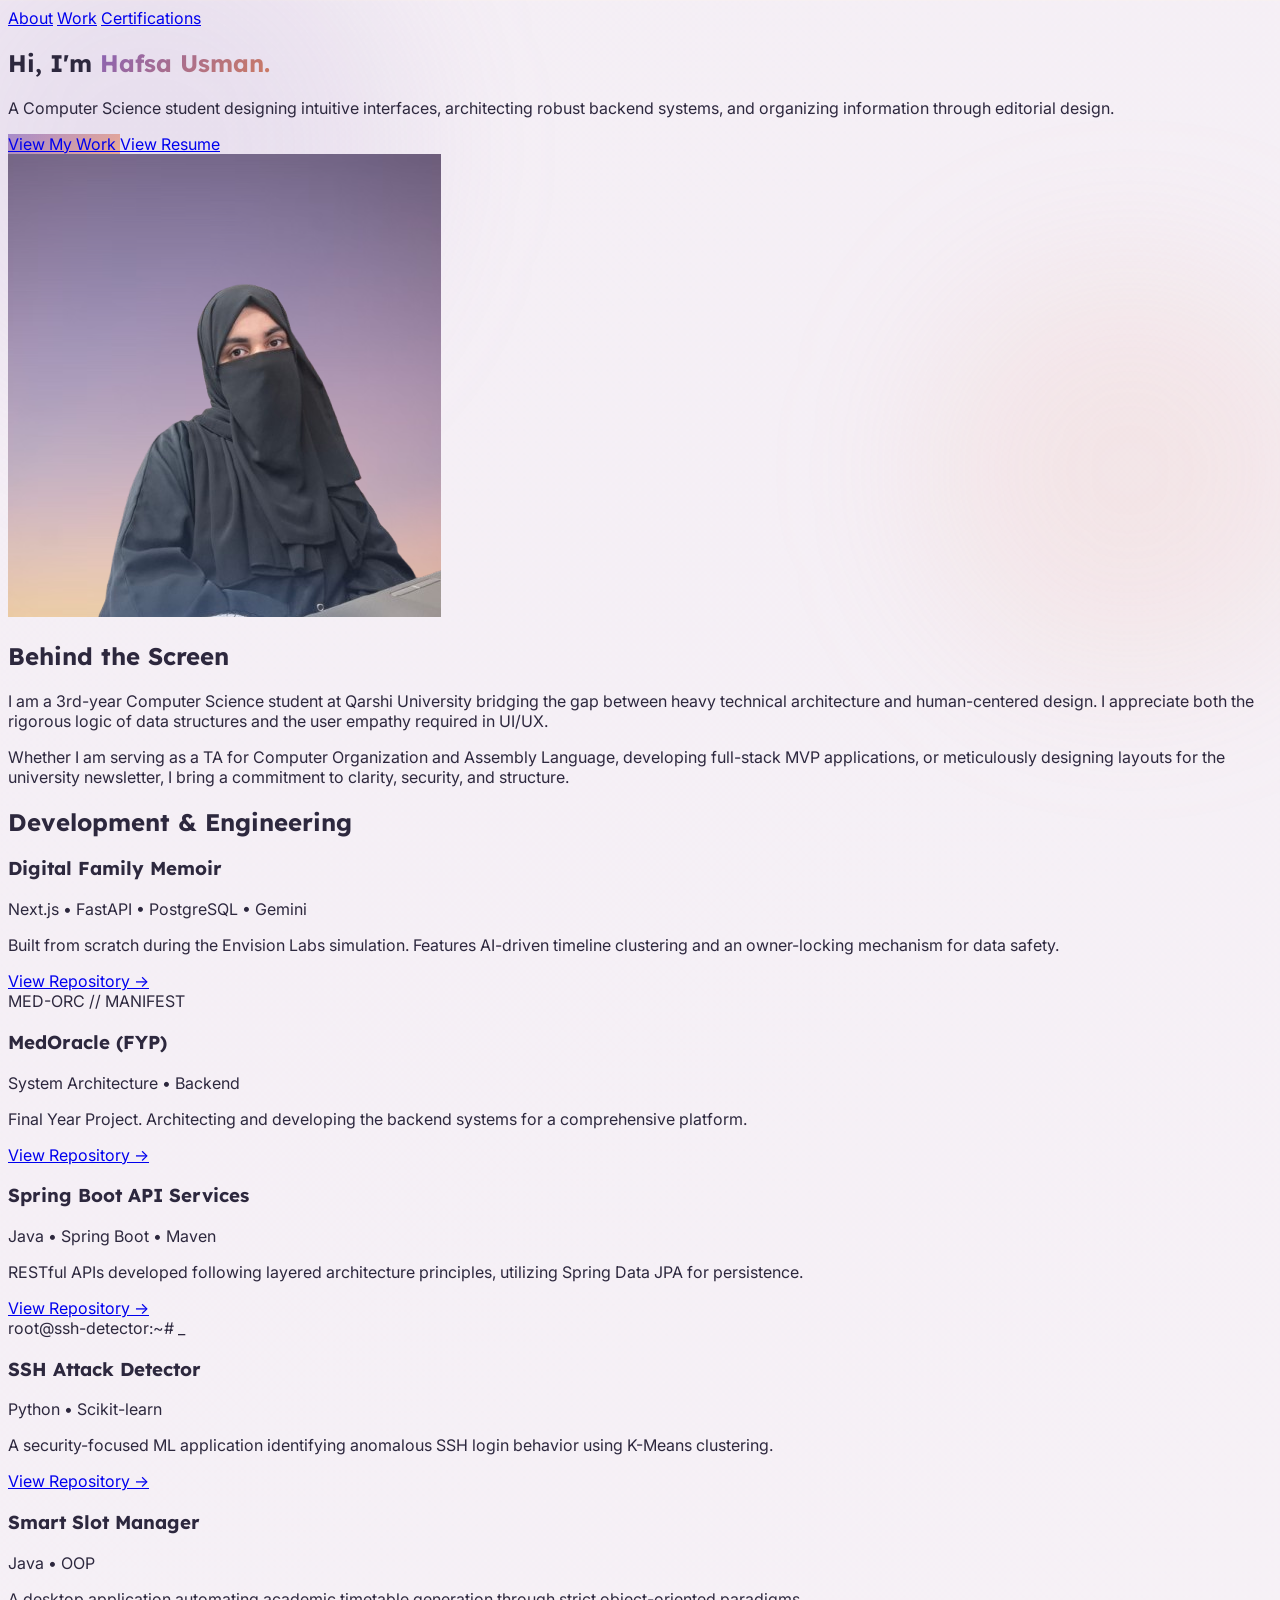
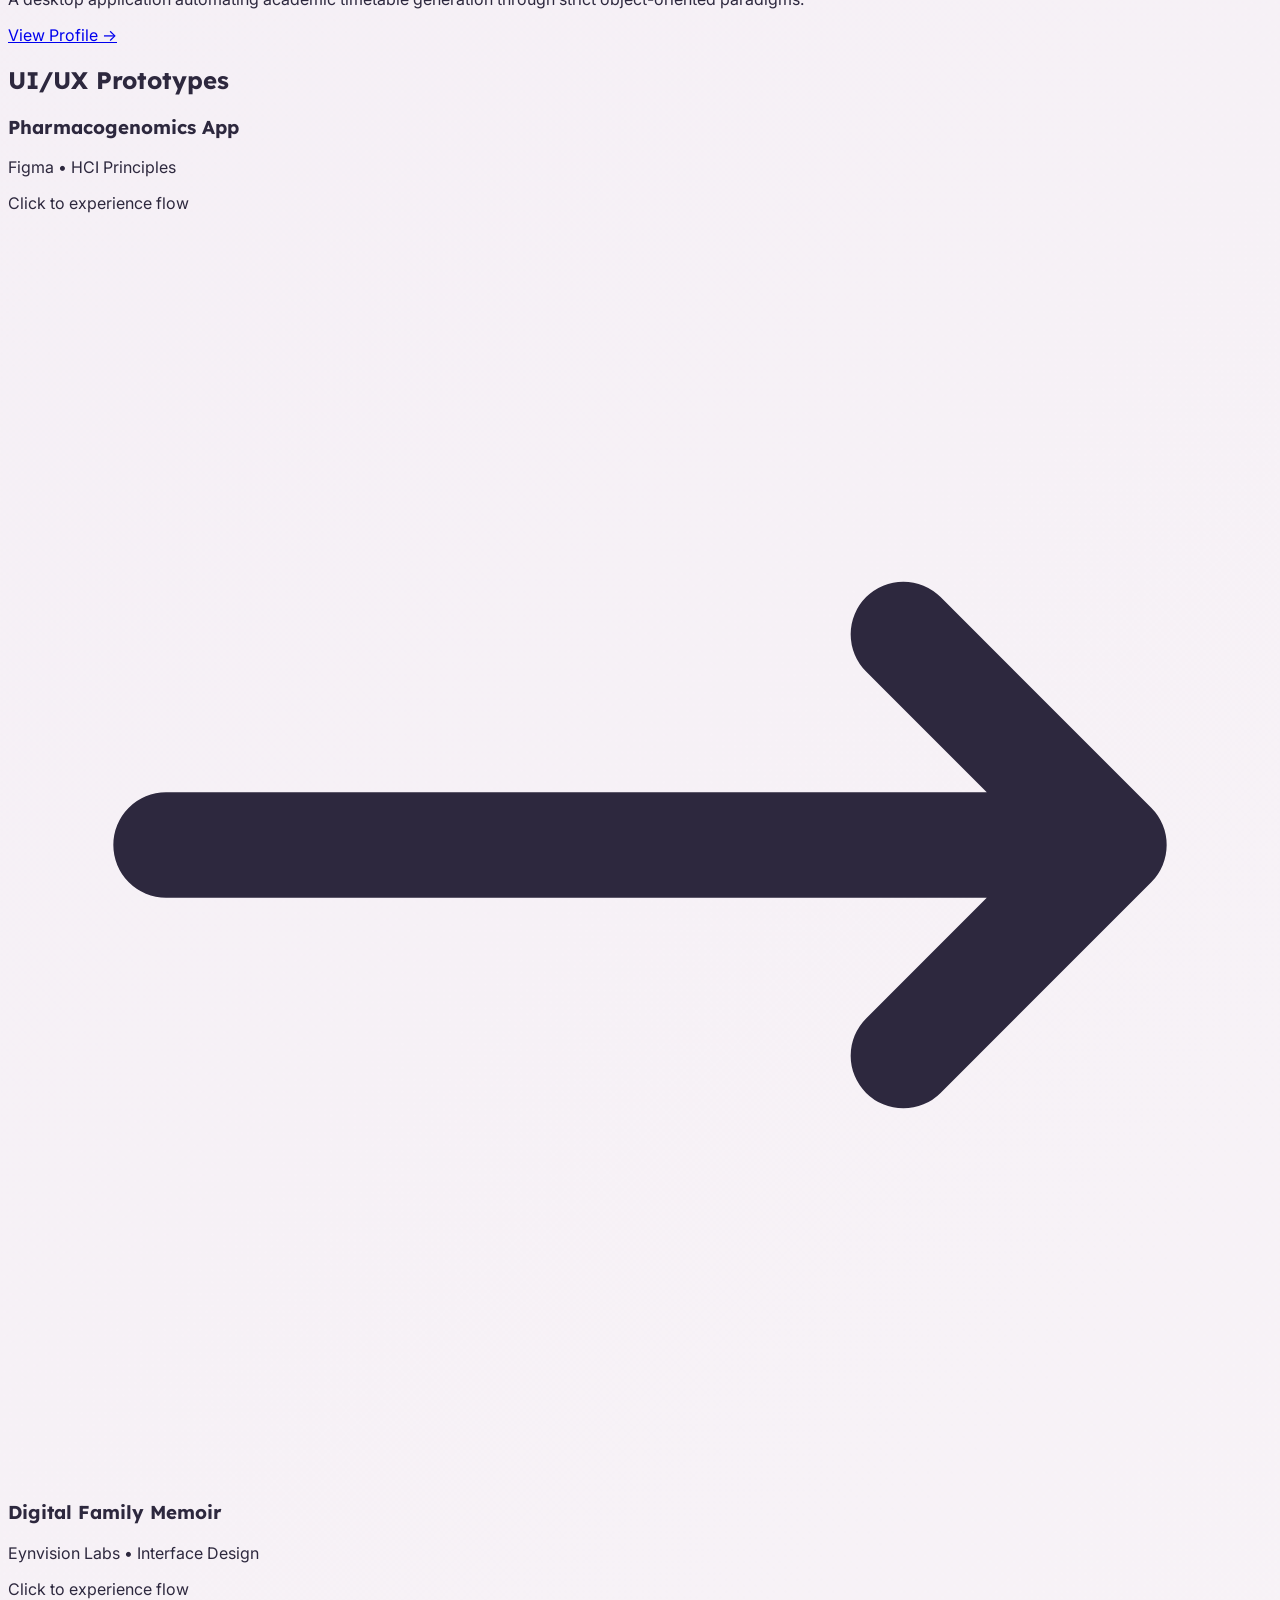
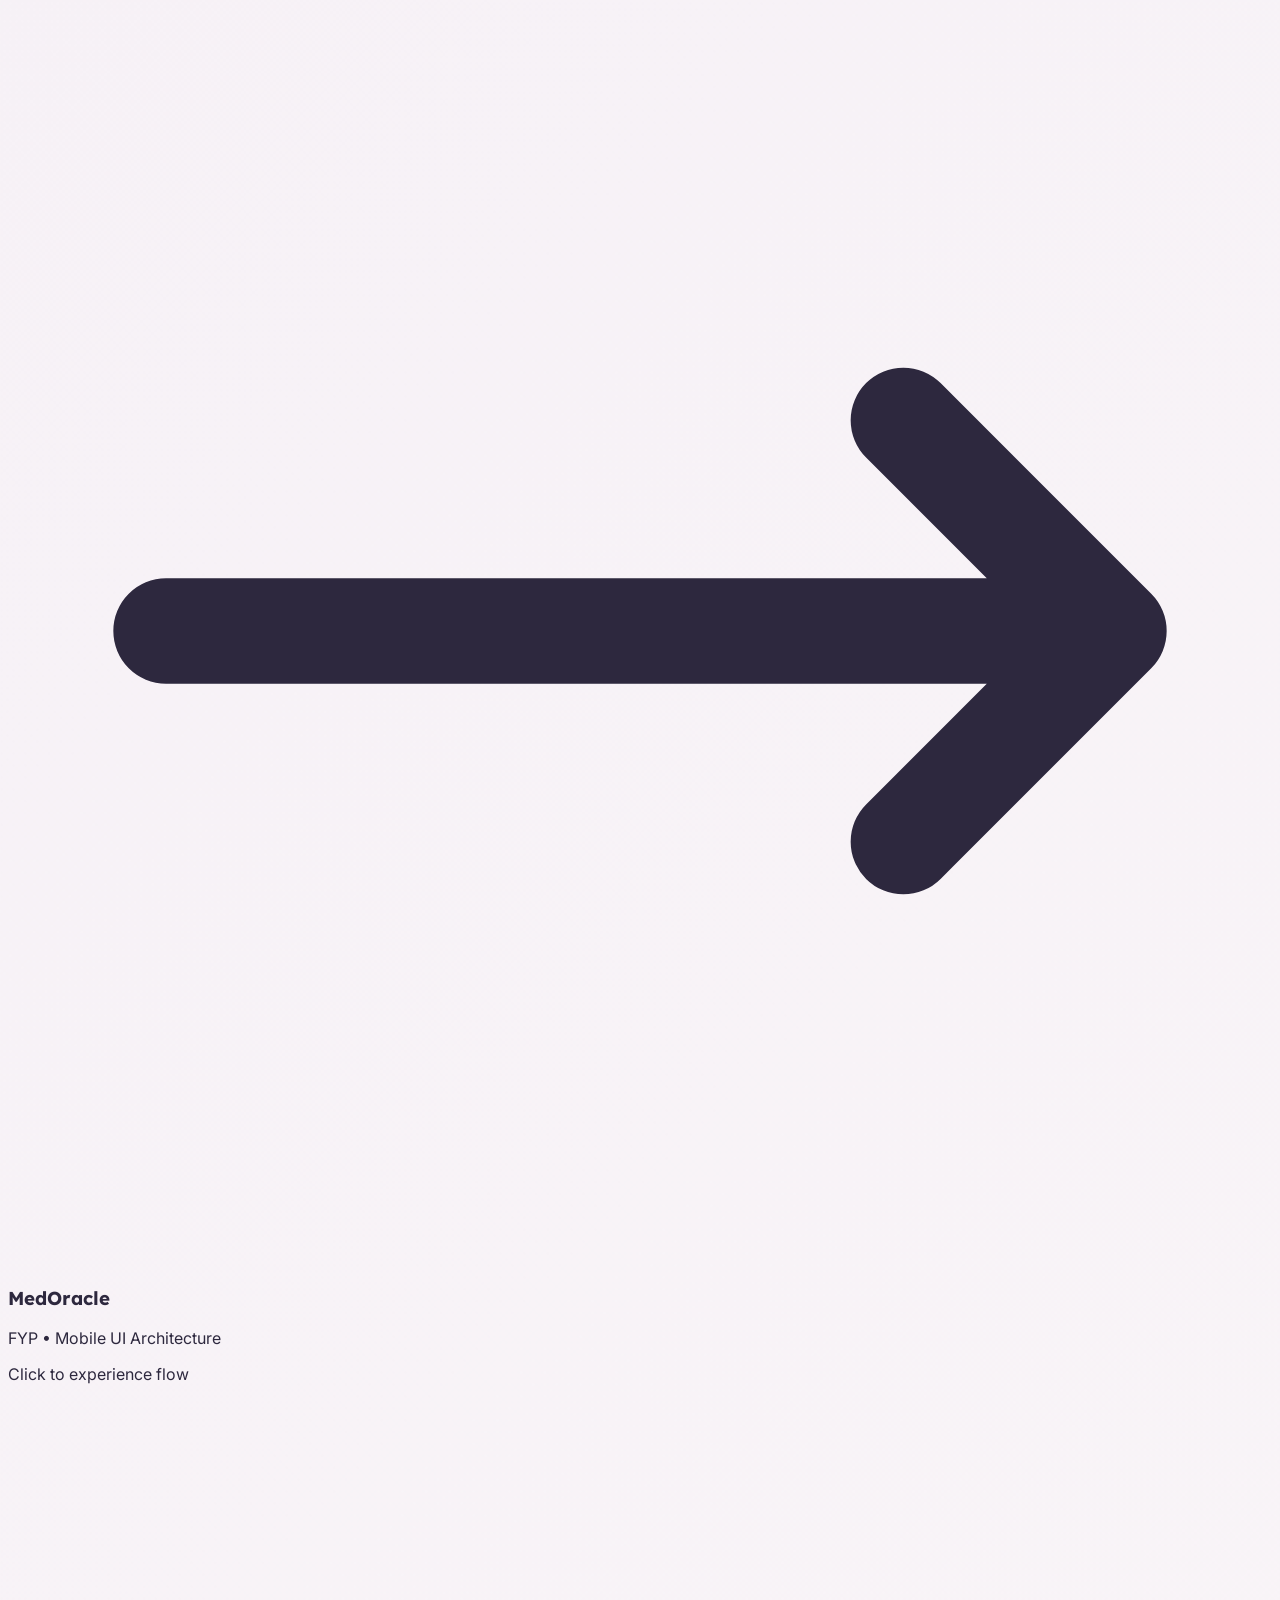
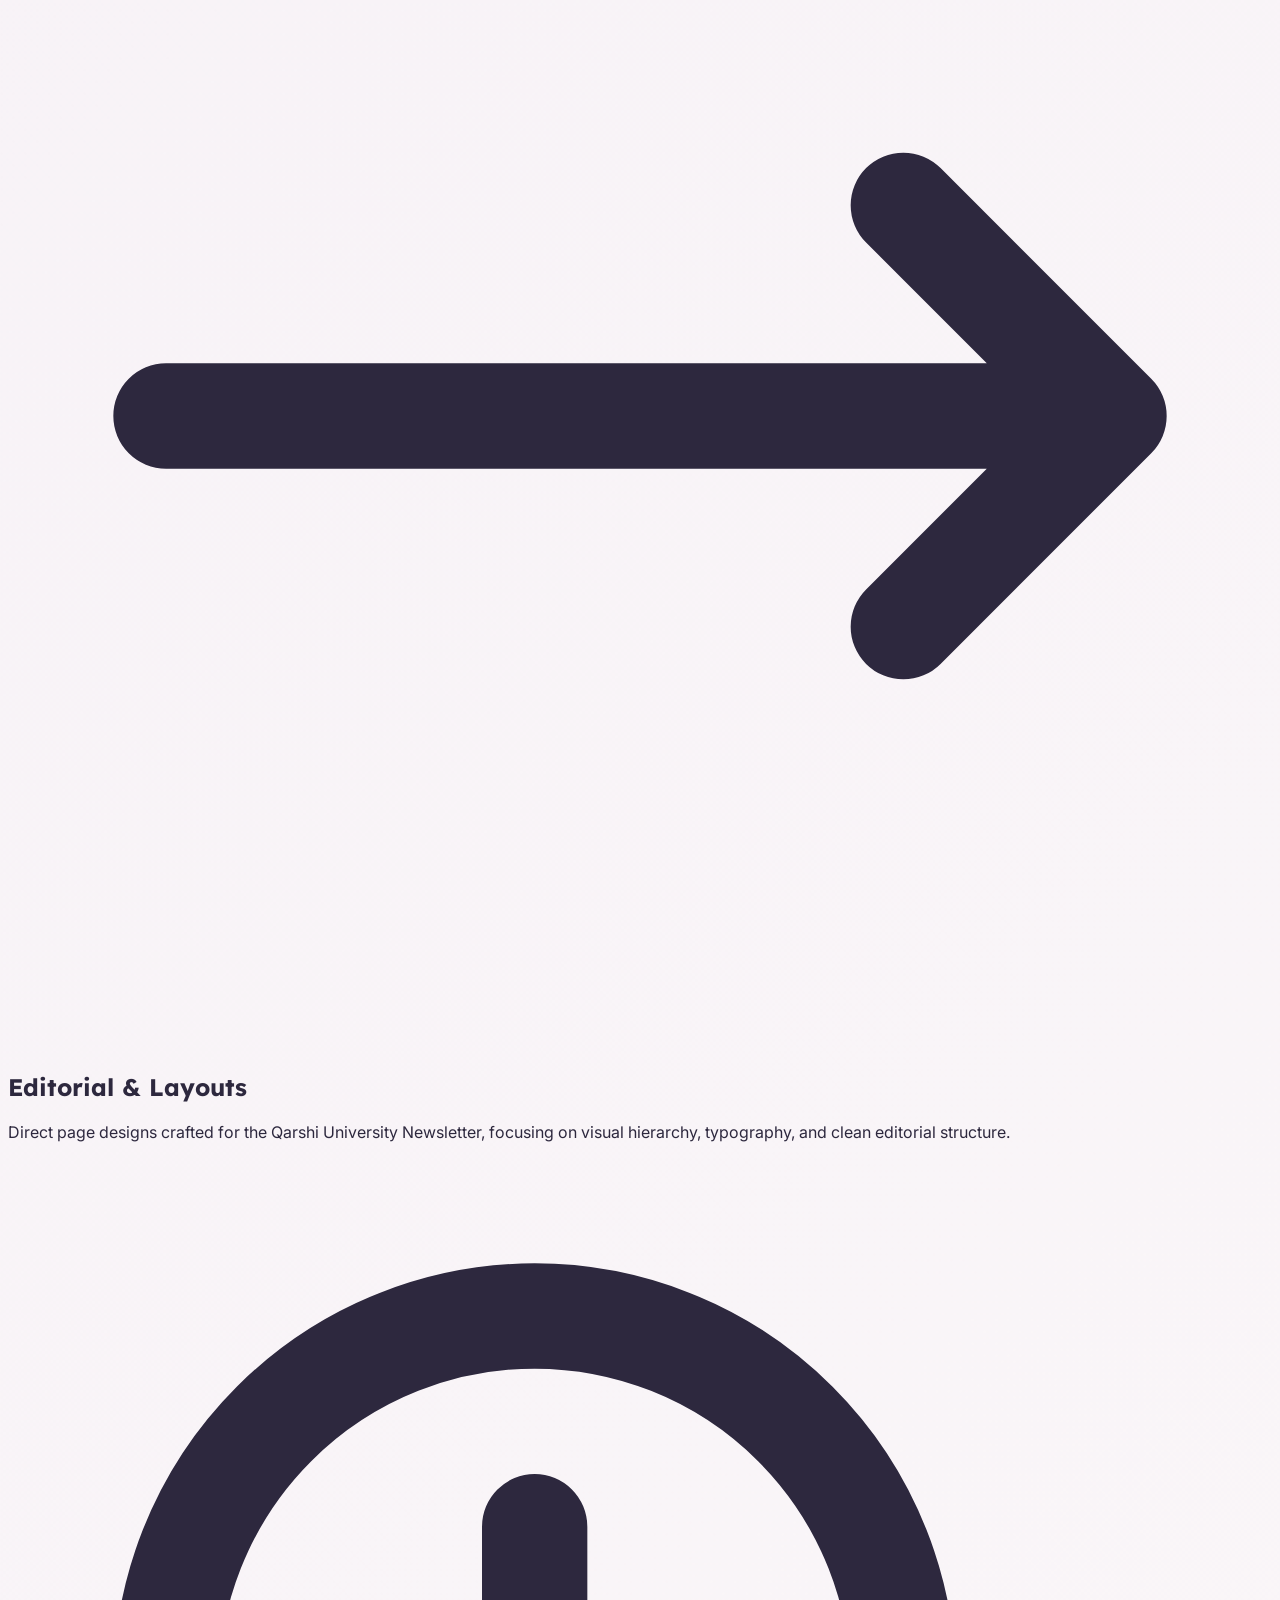
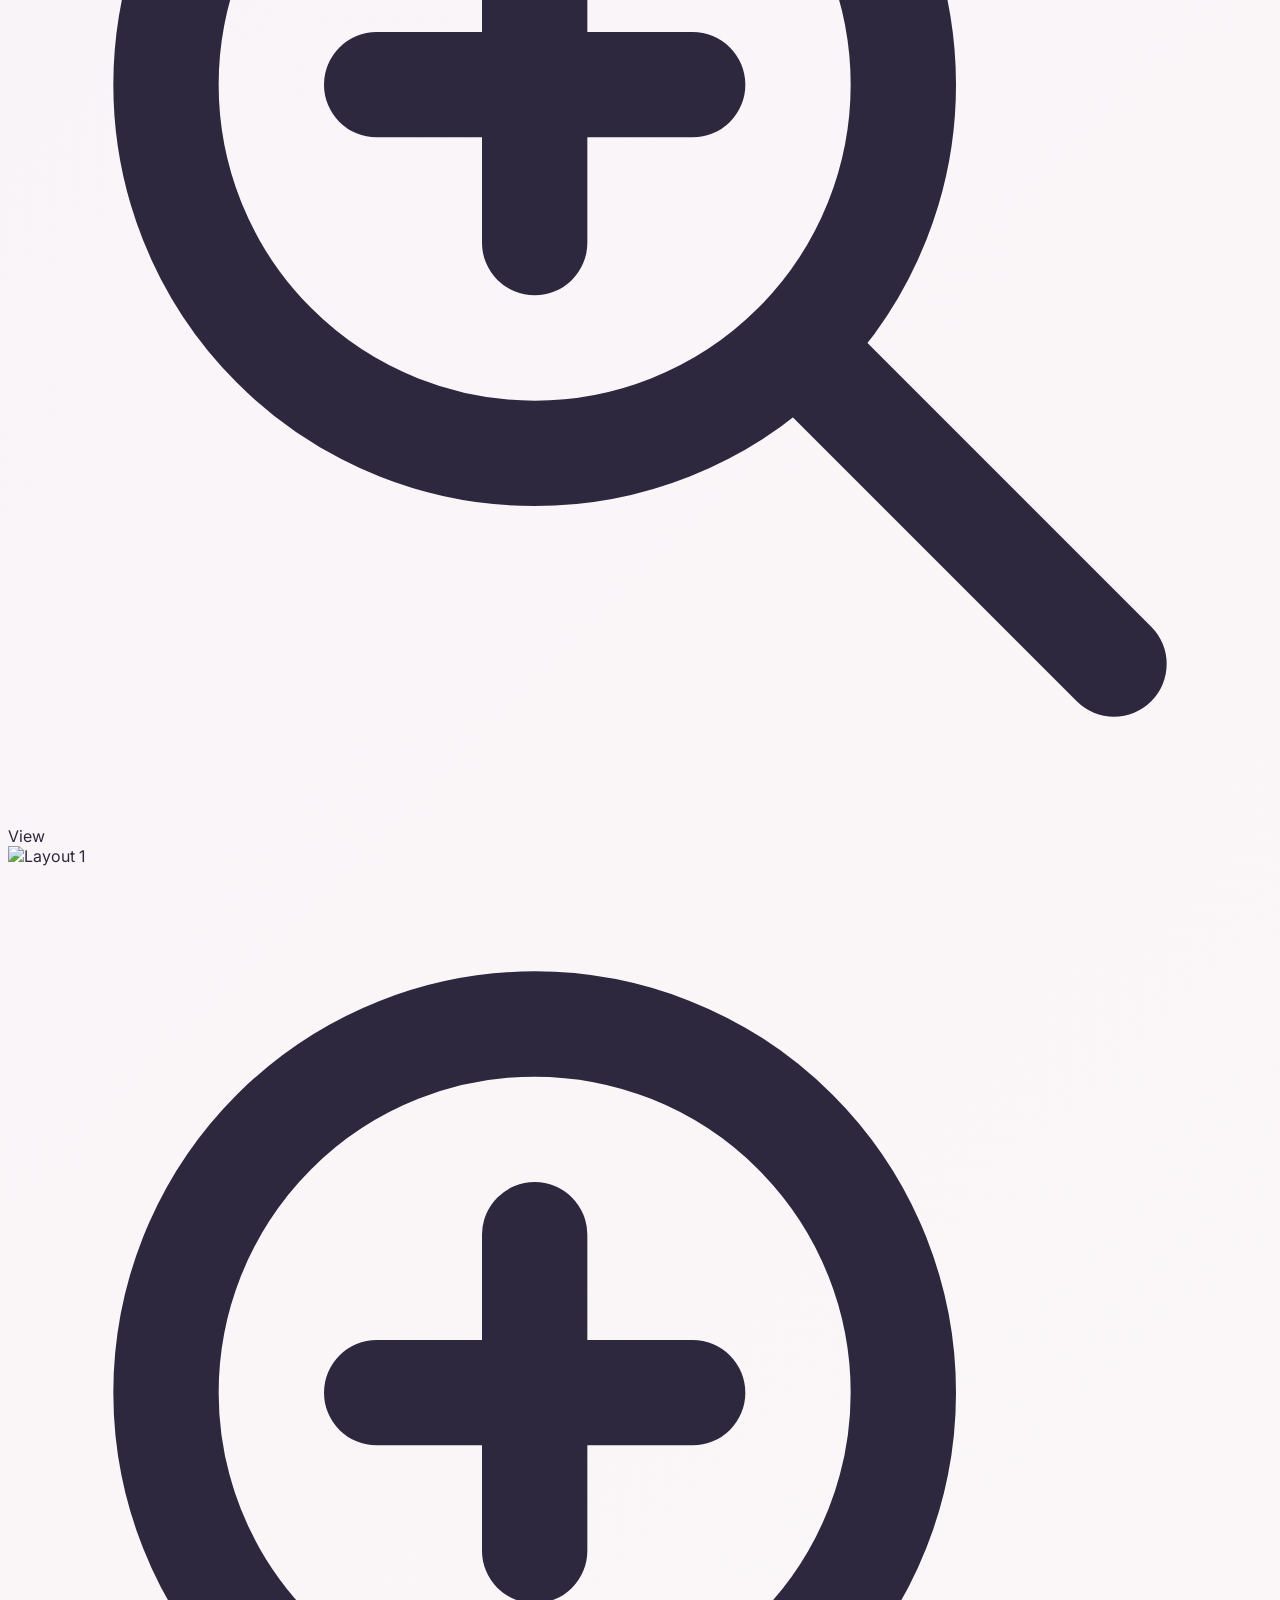
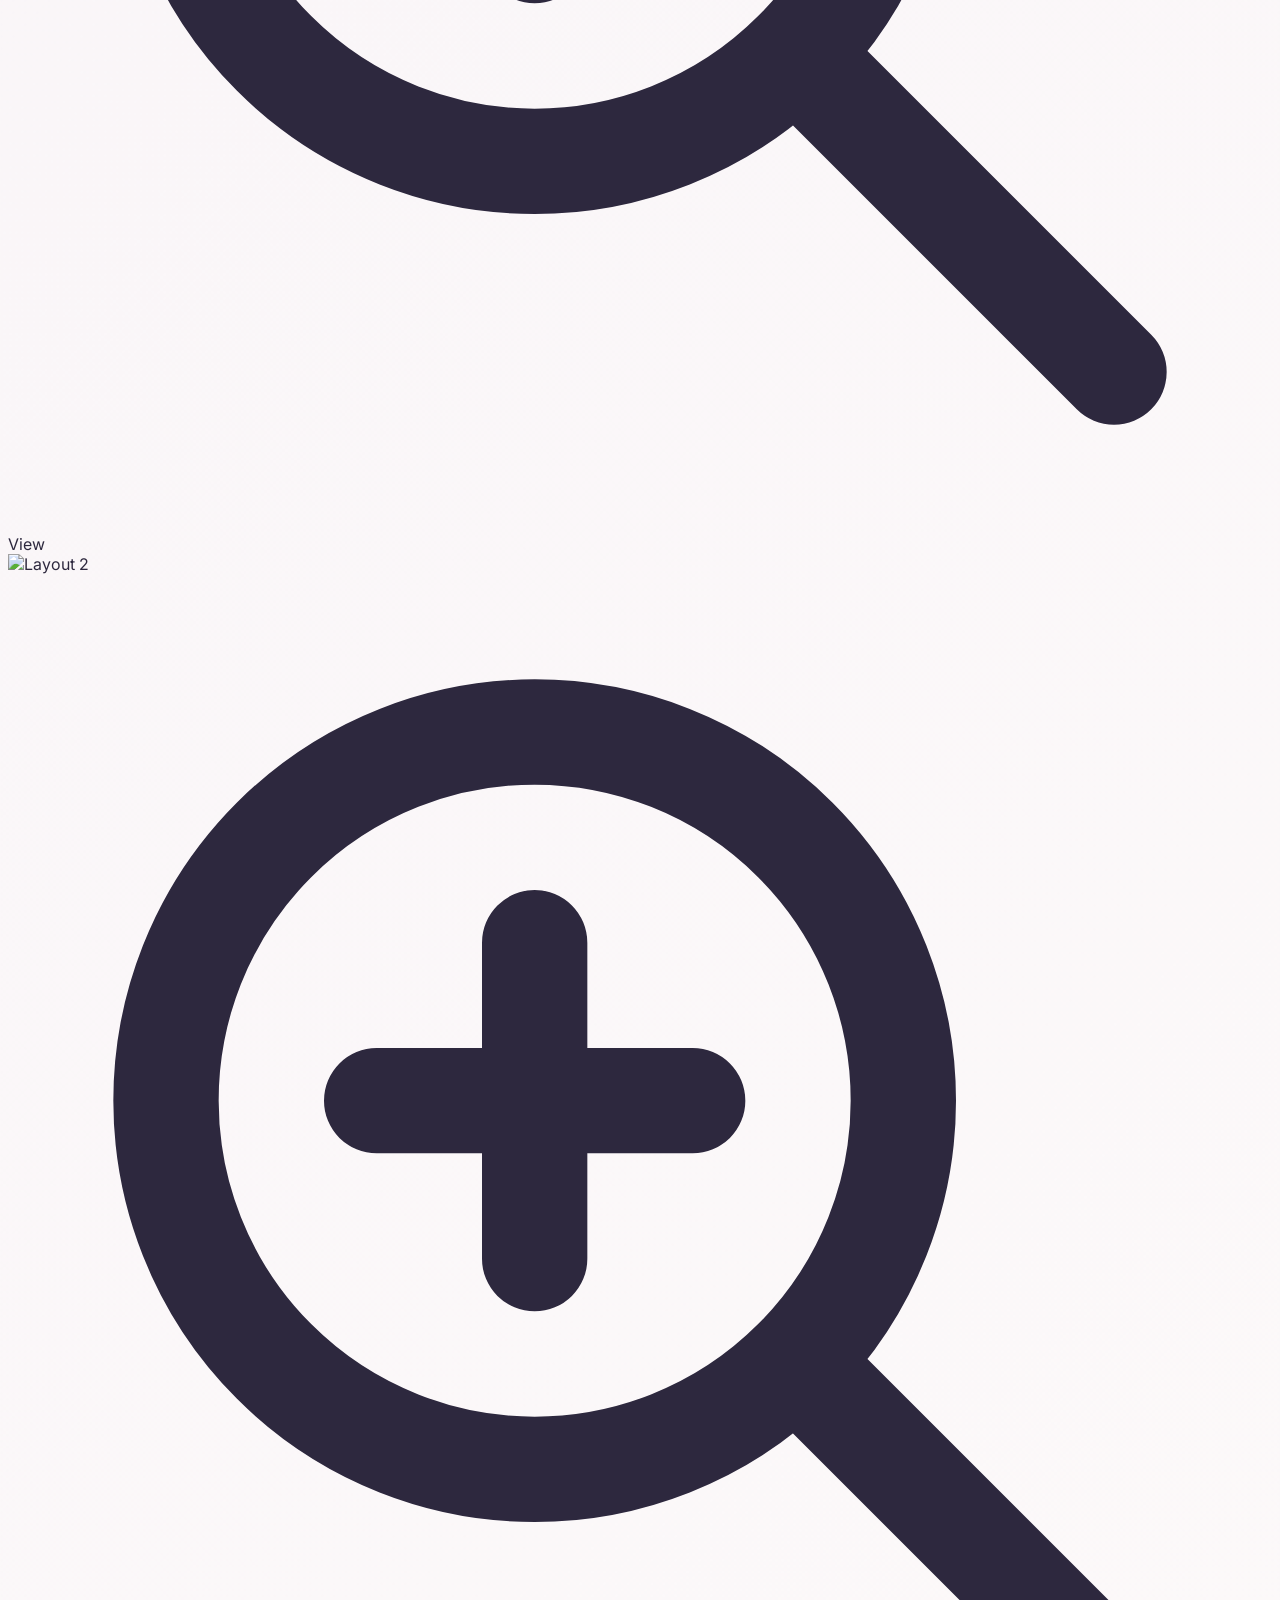
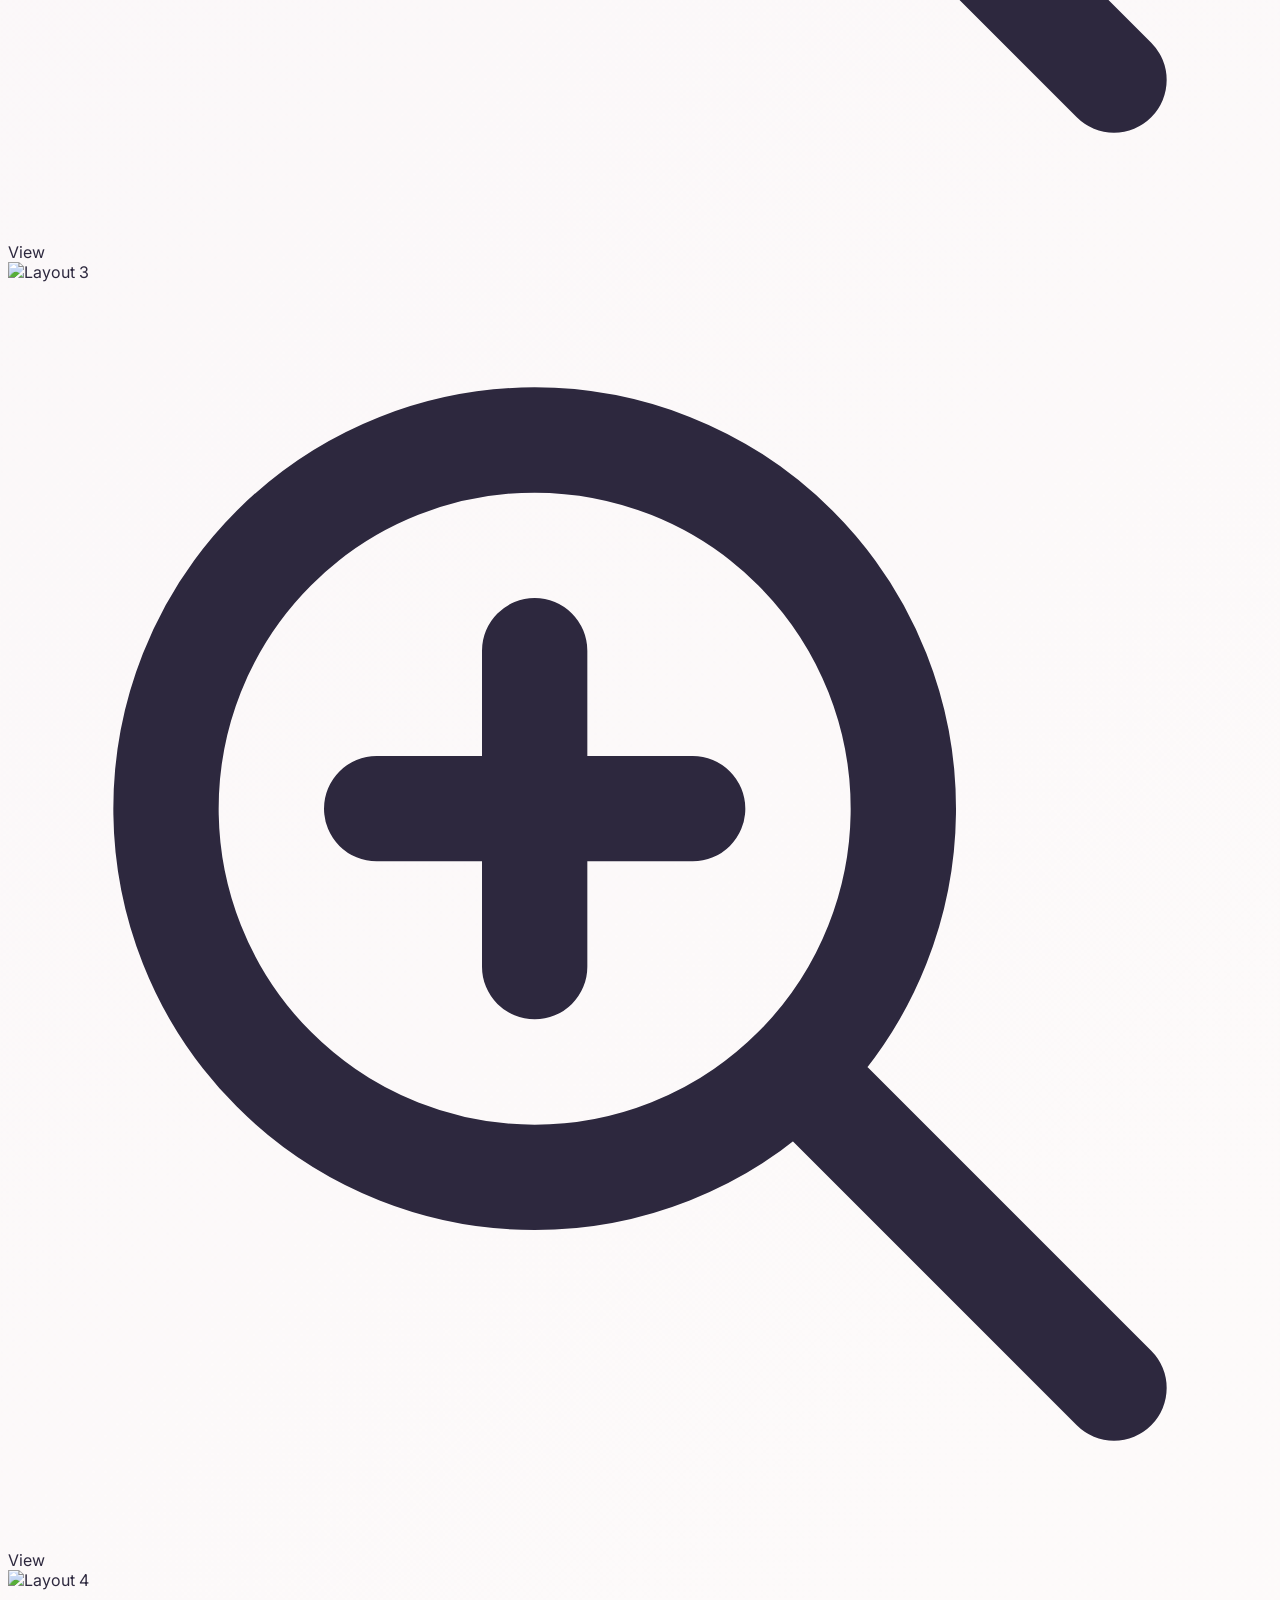
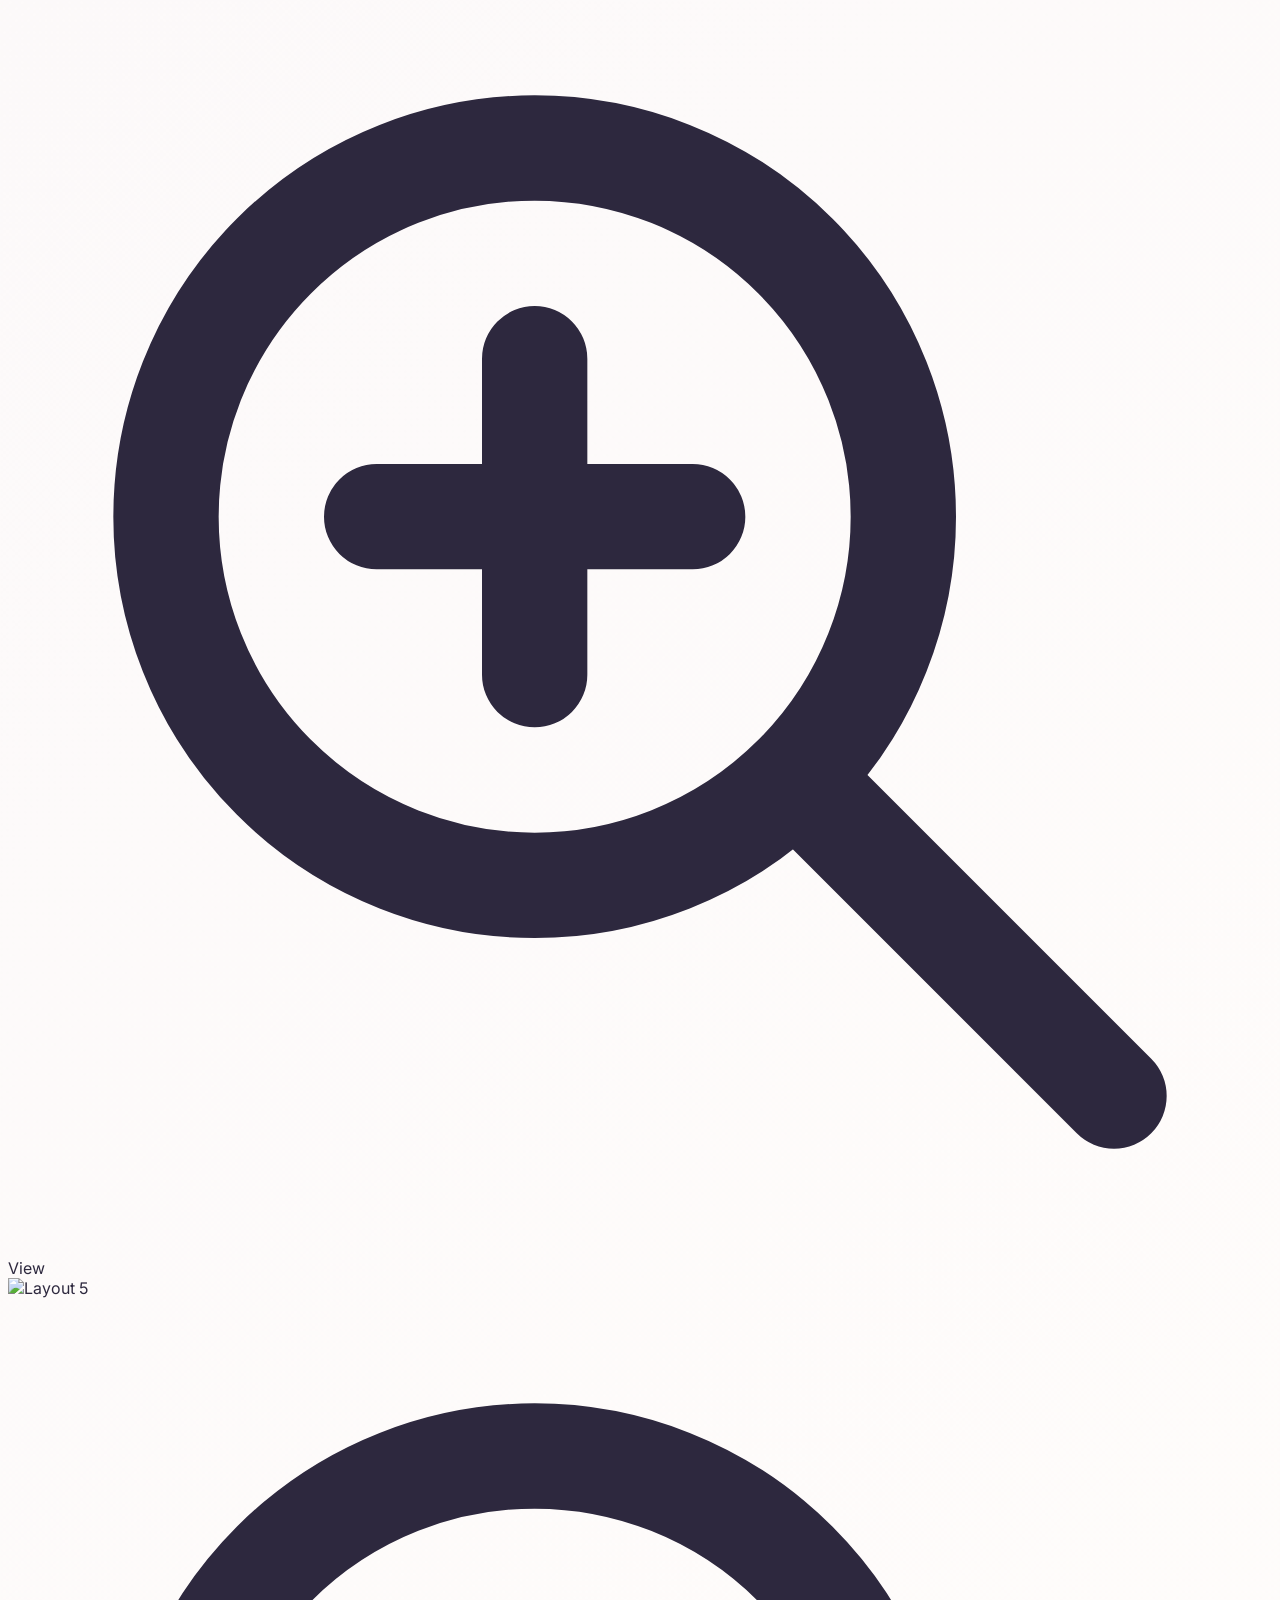
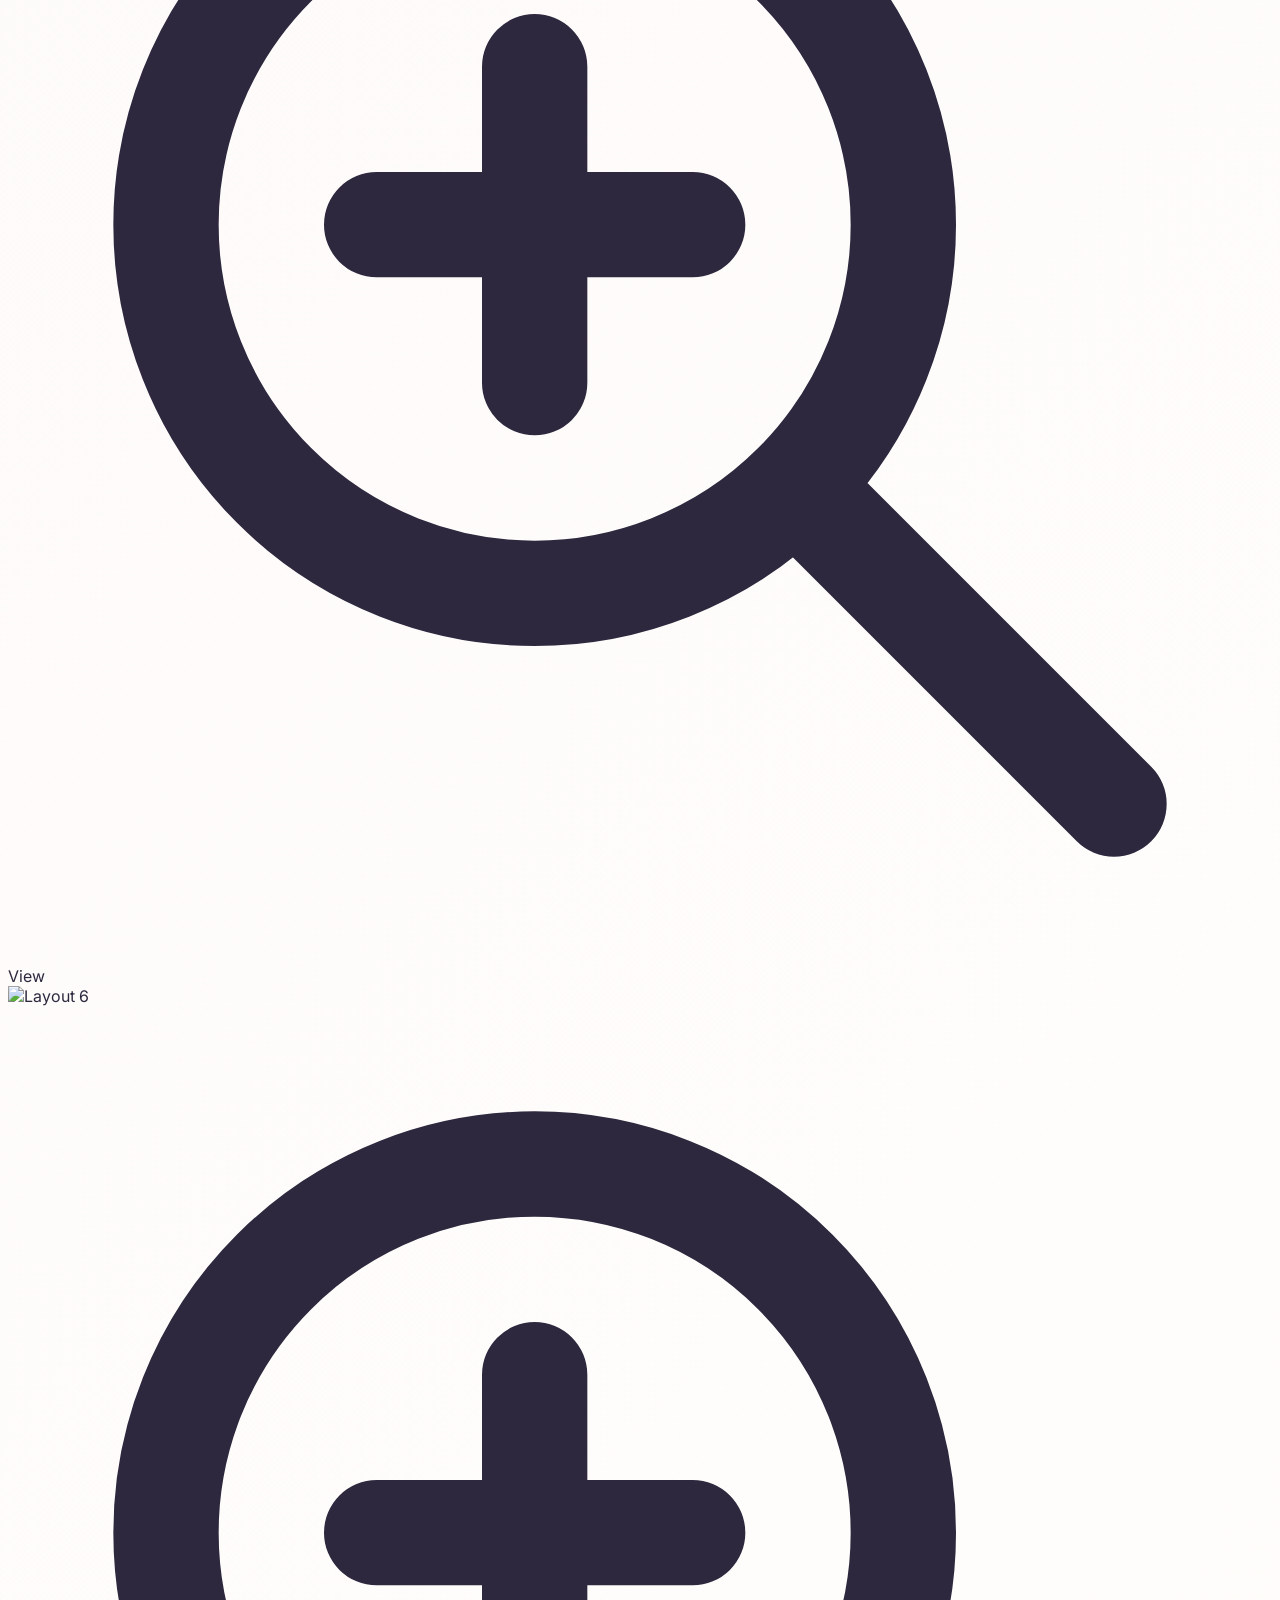
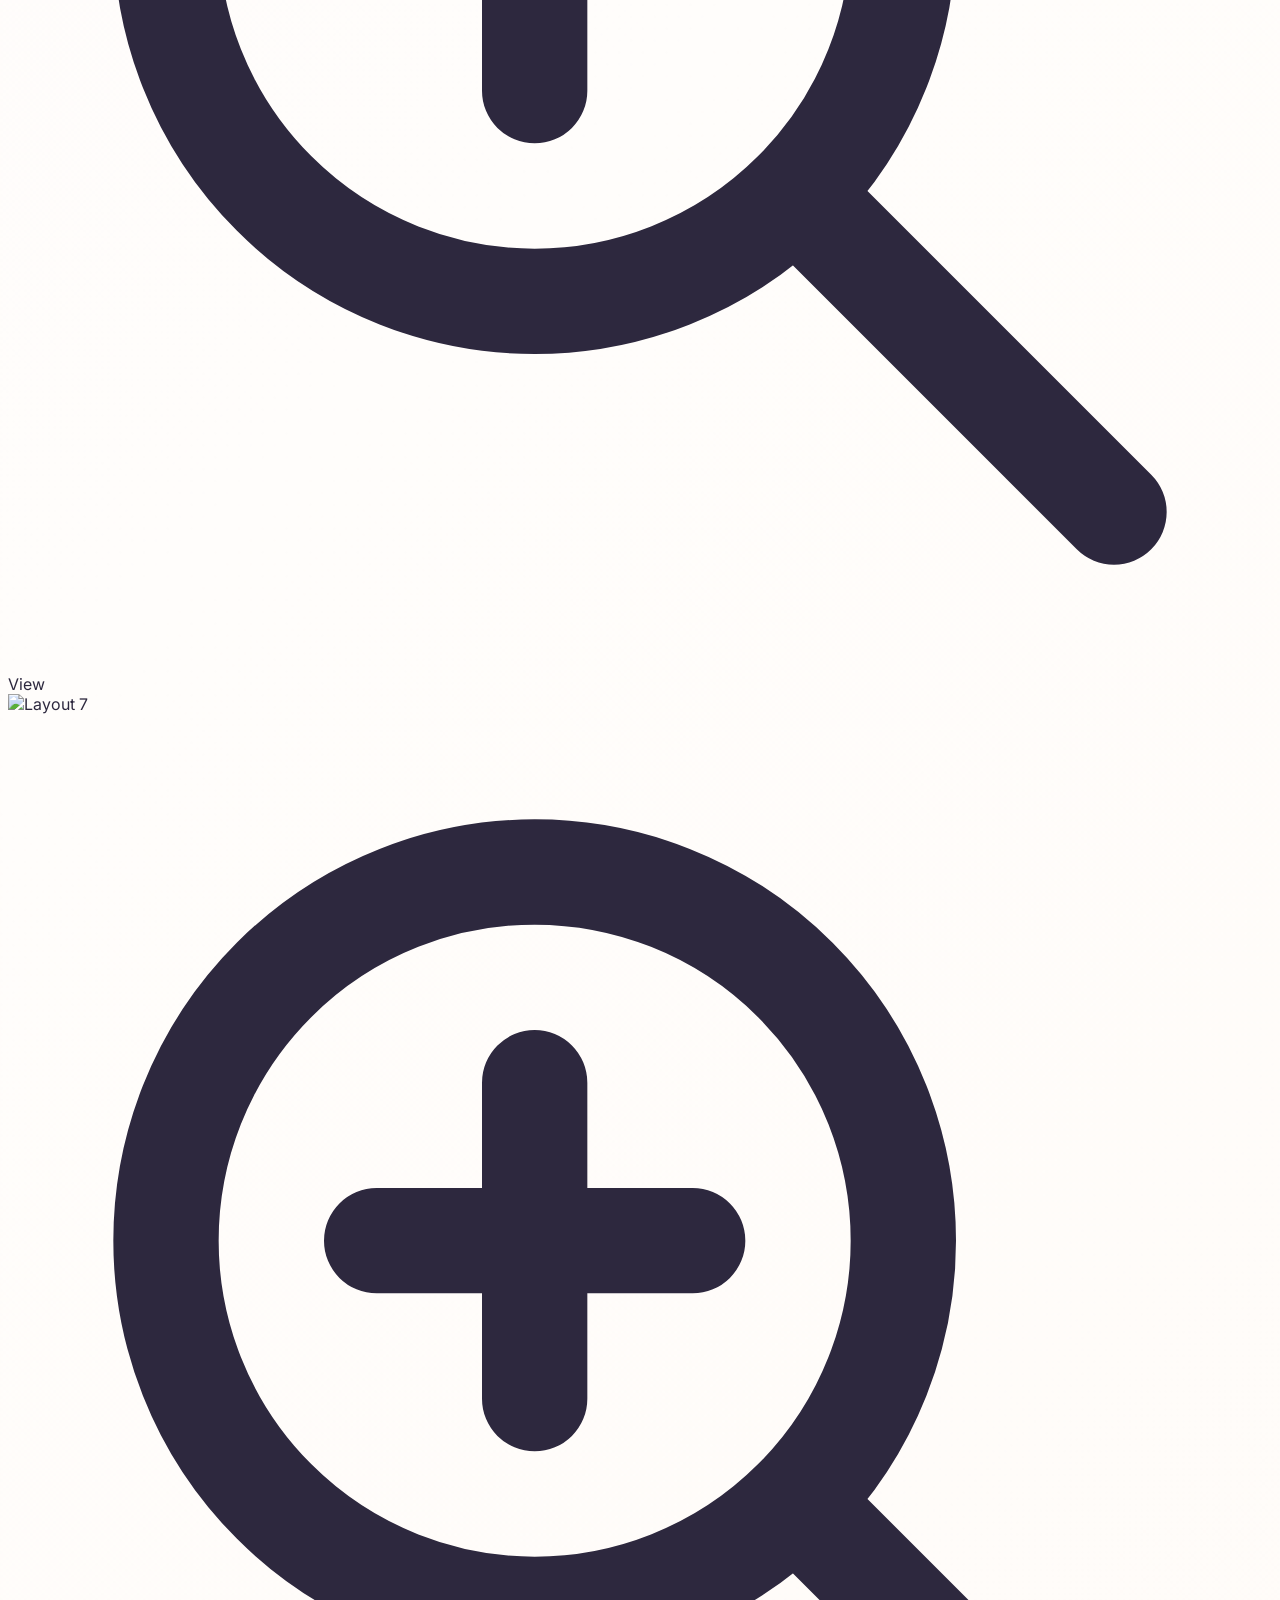
==== index.html @ 7ba3d03f "Initial Structure of Portfolio" ====
<!DOCTYPE html>
<html lang="en">
<head>
    <meta charset="UTF-8">
    <meta name="viewport" content="width=device-width, initial-scale=1.0">
    <title>Hafsa Usman | Portfolio</title>
    <script src="https://cdn.tailwindcss.com"></script>
    <link rel="preconnect" href="https://fonts.googleapis.com">
    <link rel="preconnect" href="https://fonts.gstatic.com" crossorigin>
    <link href="https://fonts.googleapis.com/css2?family=Caveat:wght@500;600&family=Inter:wght@300;400;500;600&family=Lexend:wght@400;600;700&display=swap" rel="stylesheet">
    <link rel="stylesheet" href="style.css">
</head>
<body class="antialiased relative overflow-x-hidden selection:bg-[#A78BCA] selection:text-white">

    <div class="glow-purple"></div>
    <div class="glow-peach"></div>

    <div class="max-w-6xl mx-auto px-6 py-12 md:py-20 relative z-10">
        
        <div id="nav-container"></div>
        <div id="hero-container"></div>
        <div id="about-container"></div>
        <div id="projects-container"></div>
        <div id="ui-ux-container"></div>
        <div id="editorial-container"></div>
        <div id="certifications-container"></div>
        <div id="footer-container"></div>

    </div>

    <!-- Modals -->
    <div id="imageModal" class="fixed inset-0 z-50 hidden bg-[#1A1525]/95 backdrop-blur-sm flex items-center justify-center p-4 md:p-8 opacity-0 transition-opacity duration-300">
        <button onclick="closeModal()" class="absolute top-6 right-6 text-white hover:text-[#EAA994] transition-colors z-50">
            <svg class="w-10 h-10" fill="none" stroke="currentColor" viewBox="0 0 24 24"><path stroke-linecap="round" stroke-linejoin="round" stroke-width="2" d="M6 18L18 6M6 6l12 12"></path></svg>
        </button>
        <img id="modalImage" src="" alt="Full Resolution" class="max-w-full max-h-[90vh] object-contain rounded-md shadow-2xl scale-95 transition-transform duration-300" />
    </div>

    <div id="flowModal" class="fixed inset-0 z-[60] hidden bg-[#0A0810] flex flex-col opacity-0 transition-opacity duration-500">
        <div class="flex justify-between items-center p-6 text-white border-b border-white/10 shrink-0">
            <div class="flex items-center gap-4">
                <h3 id="flowTitle" class="text-xl font-bold font-lexend tracking-wide text-white drop-shadow-md"></h3>
                <span class="text-xs font-medium bg-white/10 px-3 py-1 rounded-full text-white/70">Scroll horizontally to view flow</span>
            </div>
            <button onclick="closeFlow()" class="hover:text-[#EAA994] transition-colors flex items-center gap-2 text-sm font-medium">
                Close Experience <svg class="w-8 h-8" fill="none" stroke="currentColor" viewBox="0 0 24 24"><path stroke-linecap="round" stroke-linejoin="round" stroke-width="2" d="M6 18L18 6M6 6l12 12"></path></svg>
            </button>
        </div>
        <div id="flowContainer" class="flex-1 overflow-x-auto overflow-y-hidden flex items-center gap-12 p-12 snap-x snap-mandatory hide-scrollbar"></div>
    </div>

    <script>
        async function loadHTML(elementId, filePath) {
            try {
                const noCacheUrl = filePath + '?v=' + new Date().getTime();
                const response = await fetch(noCacheUrl);
                document.getElementById(elementId).innerHTML = await response.text();
            } catch (error) { 
                console.error(`Error loading ${filePath}:`, error); 
            }
        }

        loadHTML('nav-container', 'components/nav.html');
        loadHTML('hero-container', 'components/hero.html');
        loadHTML('about-container', 'components/about.html');
        loadHTML('projects-container', 'components/projects.html');
        loadHTML('ui-ux-container', 'components/ui-ux.html'); 
        loadHTML('editorial-container', 'components/editorial.html'); 
        loadHTML('certifications-container', 'components/certifications.html');
        loadHTML('footer-container', 'components/footer.html');

        function openModal(imageSrc) {
            const modal = document.getElementById('imageModal');
            const modalImg = document.getElementById('modalImage');
            modalImg.src = imageSrc;
            modal.classList.remove('hidden');
            setTimeout(() => { modal.classList.remove('opacity-0'); modalImg.classList.remove('scale-95'); modalImg.classList.add('scale-100'); }, 10);
            document.body.style.overflow = 'hidden';
        }
        function closeModal() {
            const modal = document.getElementById('imageModal');
            modal.classList.add('opacity-0');
            setTimeout(() => { modal.classList.add('hidden'); document.body.style.overflow = 'auto'; }, 300);
        }

        function openFlow(title, imageArray) {
            const modal = document.getElementById('flowModal');
            document.getElementById('flowTitle').innerText = title;
            const container = document.getElementById('flowContainer');
            container.innerHTML = ''; 
            imageArray.forEach(imgSrc => {
                const wrapper = document.createElement('div');
                wrapper.className = 'h-full shrink-0 snap-center flex items-center justify-center';
                const img = document.createElement('img');
                img.src = imgSrc;
                img.className = 'max-h-full w-auto object-contain drop-shadow-[0_20px_50px_rgba(0,0,0,0.5)] rounded-3xl border border-white/5';
                wrapper.appendChild(img);
                container.appendChild(wrapper);
            });
            modal.classList.remove('hidden');
            setTimeout(() => modal.classList.remove('opacity-0'), 10);
            document.body.style.overflow = 'hidden';
        }
        function closeFlow() {
            const modal = document.getElementById('flowModal');
            modal.classList.add('opacity-0');
            setTimeout(() => { modal.classList.add('hidden'); document.body.style.overflow = 'auto'; }, 500);
        }
        document.addEventListener('keydown', function(e) {
            if (e.key === 'Escape') { closeModal(); closeFlow(); }
        });
    </script>
</body>
</html>
---- style.css ----
body {
            font-family: 'Inter', sans-serif;
            background: linear-gradient(135deg, #F4EEF5 0%, #FFFDFB 50%, #FDF3E9 100%);
            color: #2D283E;
        }
        h1, h2, h3, h4, .font-lexend { font-family: 'Lexend', sans-serif; }
        .font-caveat { font-family: 'Caveat', cursive; }
        .twilight-gradient-text {
            background: linear-gradient(135deg, #8A63B4 0%, #CD7B62 100%);
            -webkit-background-clip: text;
            -webkit-text-fill-color: transparent;
        }
        .twilight-gradient-bg { background: linear-gradient(135deg, #A78BCA 0%, #EAA994 100%); }
        .glow-purple {
            position: absolute; width: 500px; height: 500px; background: rgba(167, 139, 202, 0.15);
            filter: blur(80px); border-radius: 50%; top: -100px; left: -100px; z-index: -1;
        }
        .glow-peach {
            position: absolute; width: 400px; height: 400px; background: rgba(234, 169, 148, 0.15);
            filter: blur(80px); border-radius: 50%; top: 30%; right: -50px; z-index: -1;
        }
        .project-card {
            background: #FFFFFF; border: 1px solid #DED6E8; border-radius: 12px; transition: all 0.3s ease;
        }
        .project-card:hover {
            border-color: #A78BCA; box-shadow: 0 10px 25px -5px rgba(167, 139, 202, 0.15); transform: translateY(-2px);
        }
        .hide-scrollbar::-webkit-scrollbar { display: none; }
        .hide-scrollbar { -ms-overflow-style: none; scrollbar-width: none; }
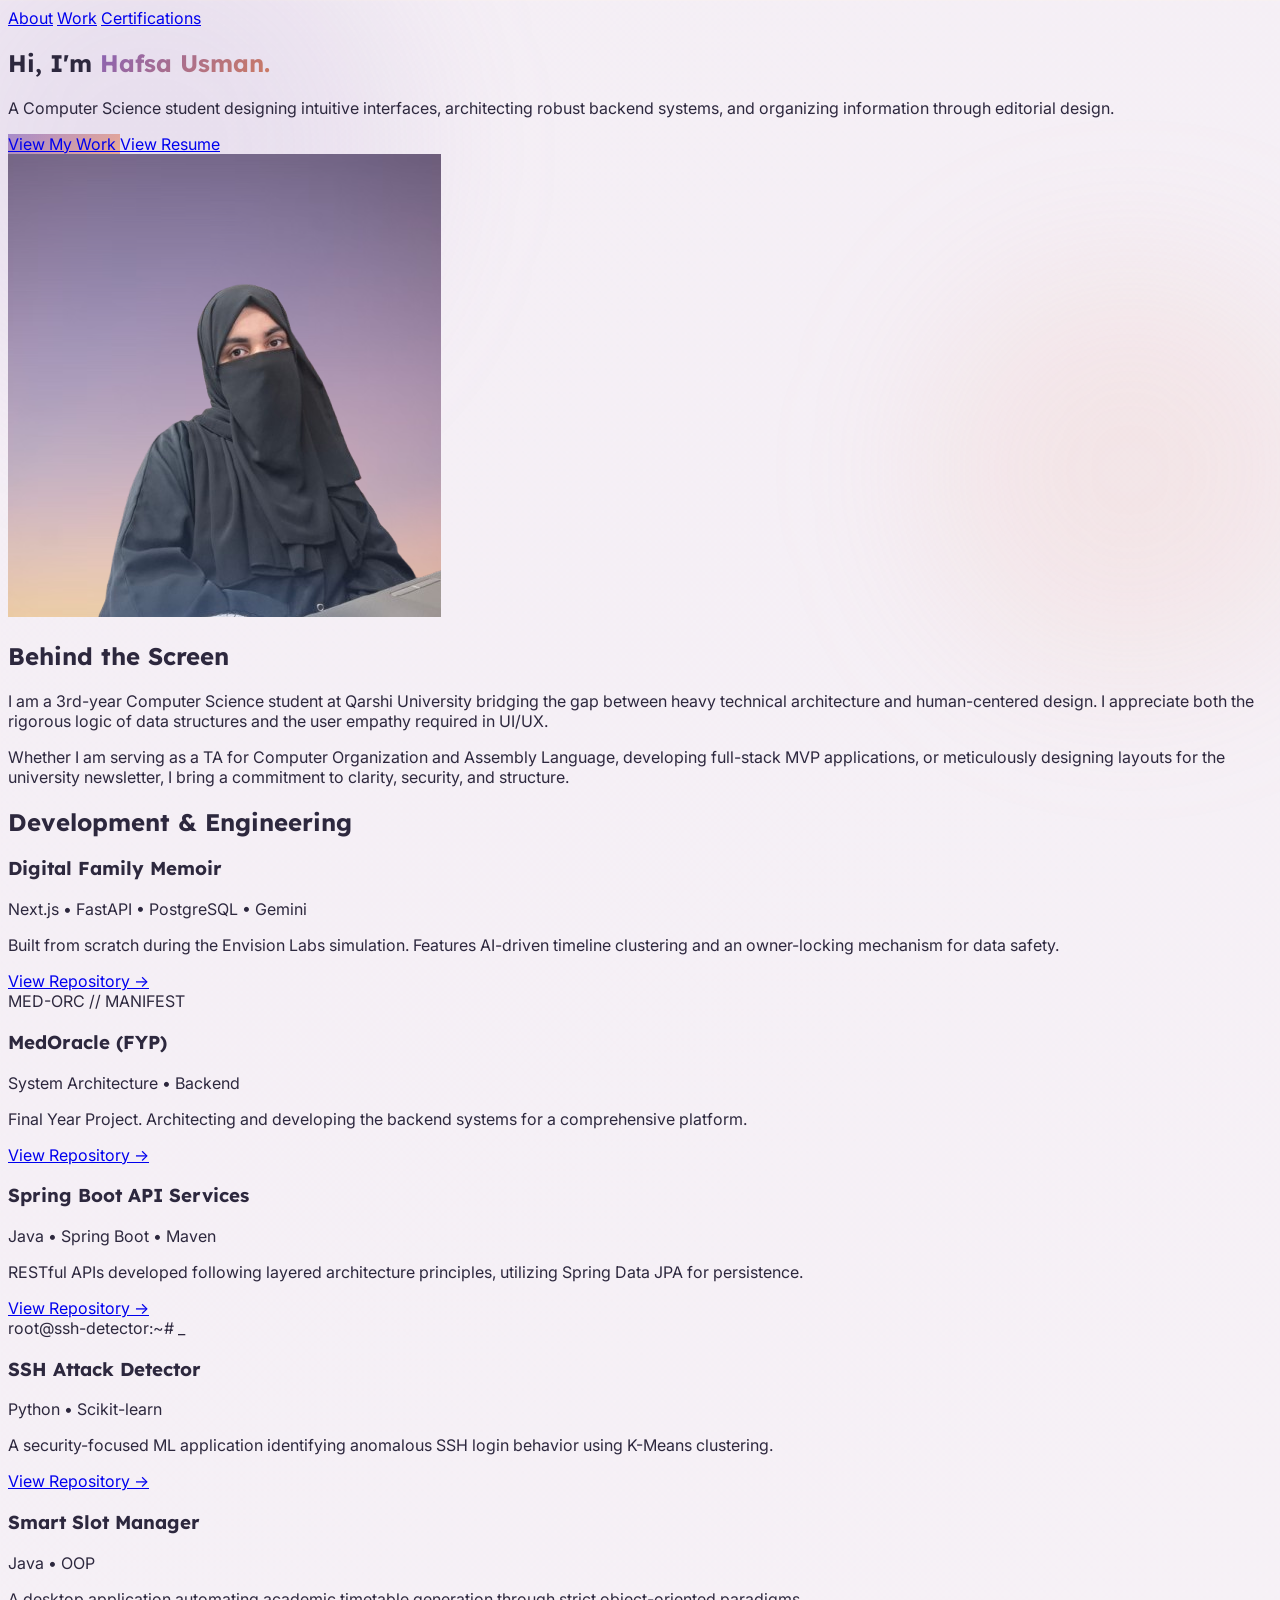
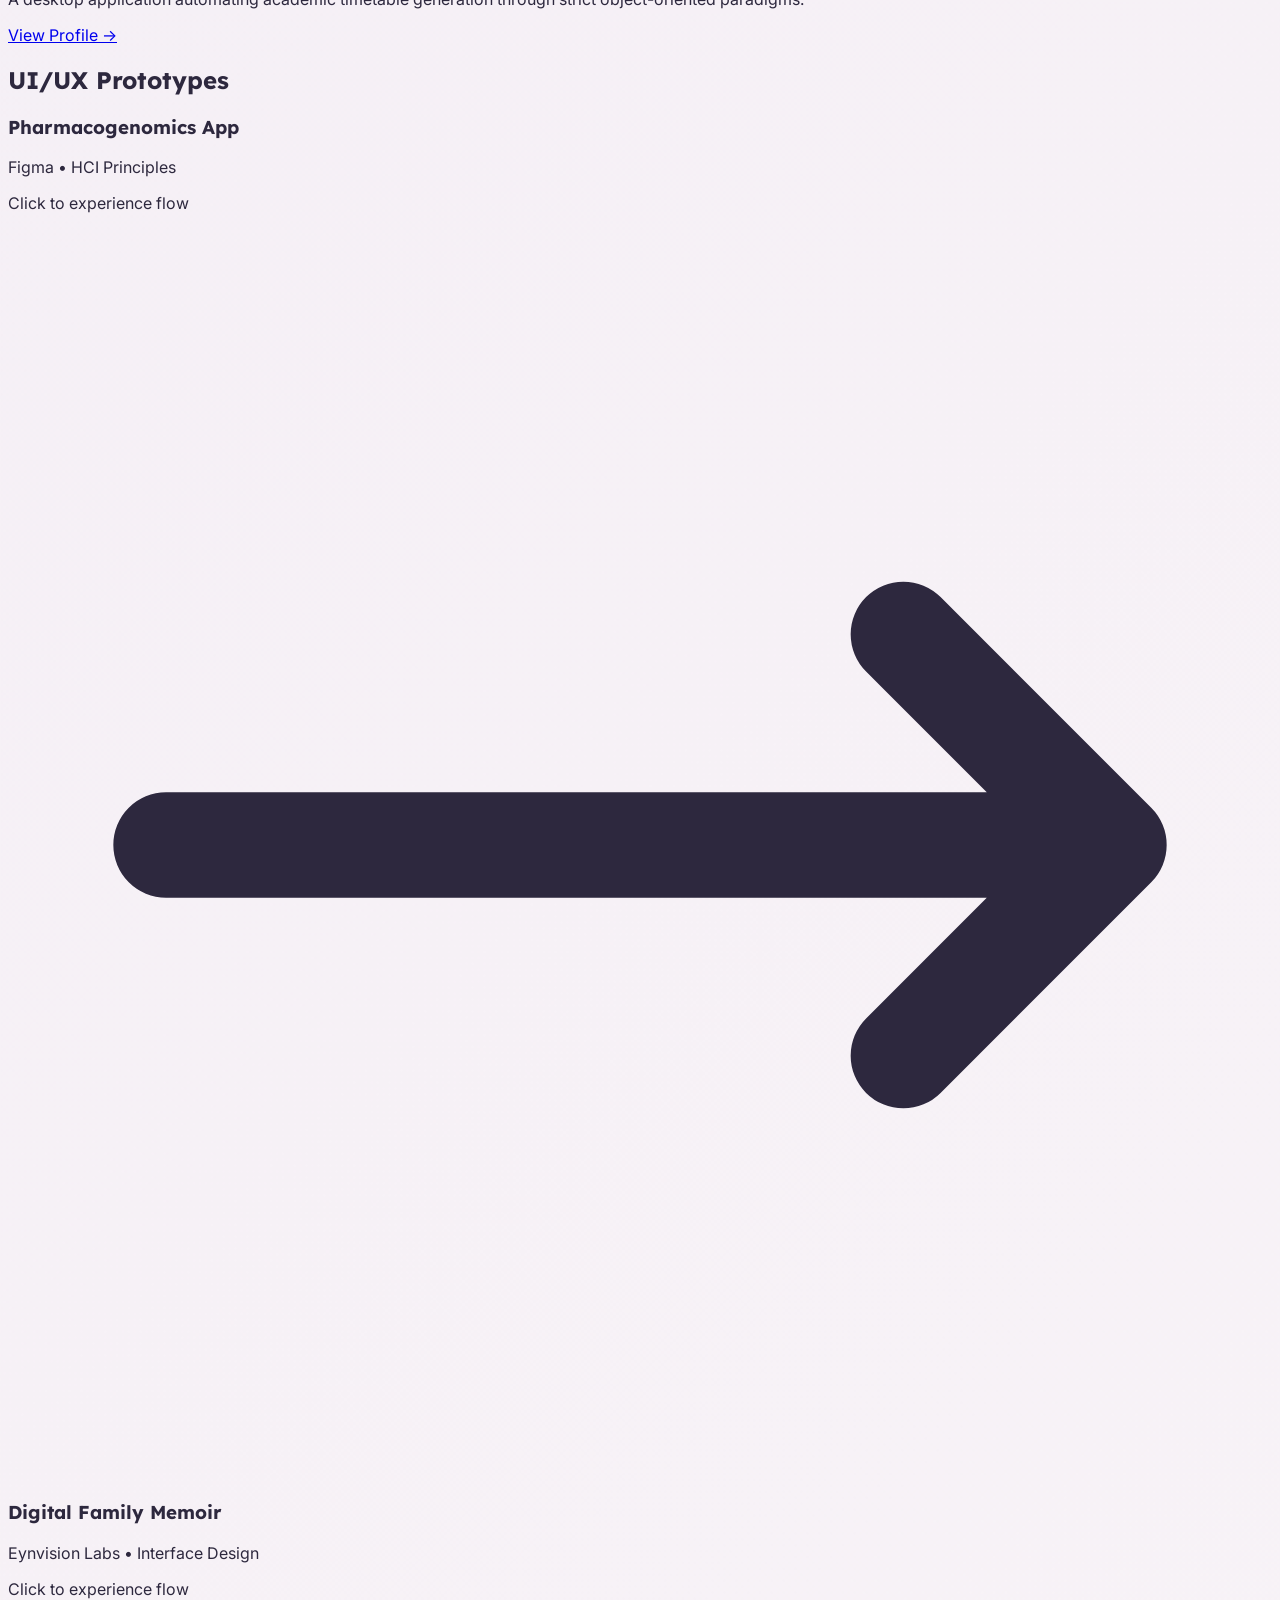
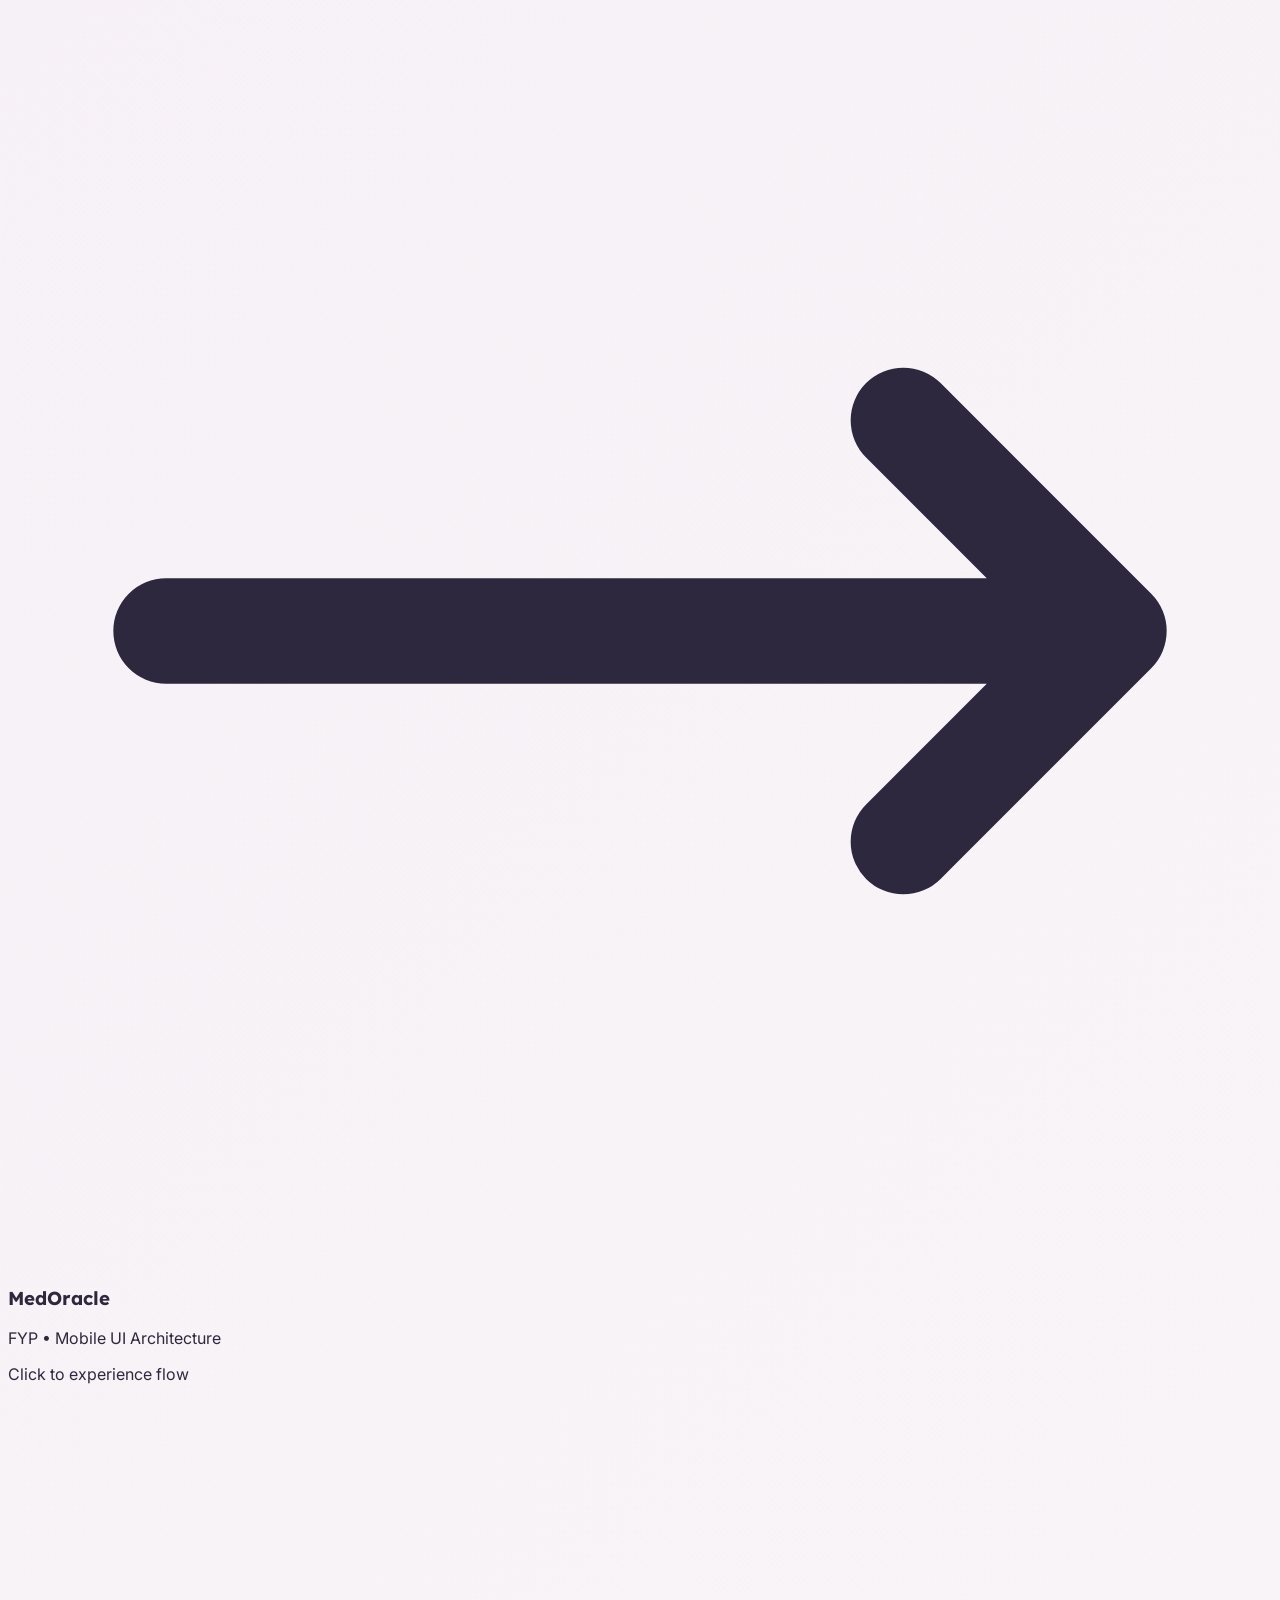
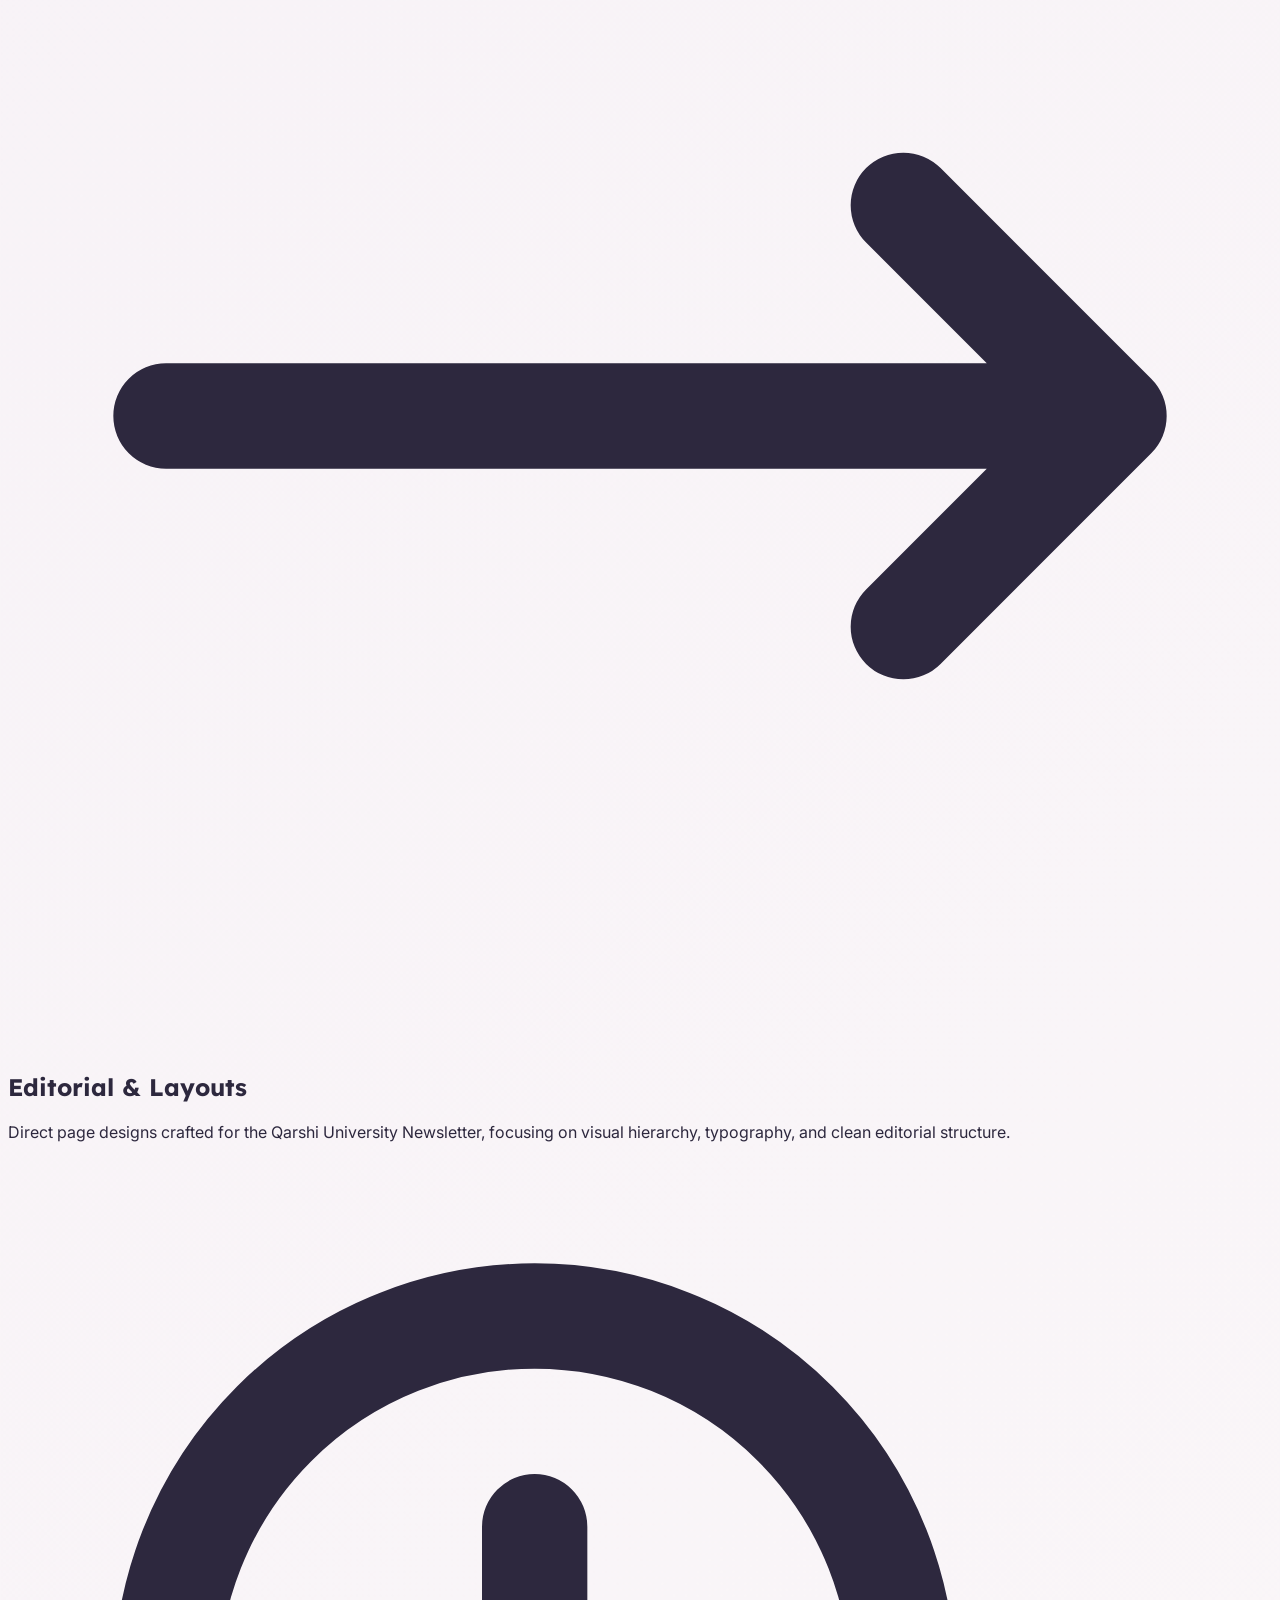
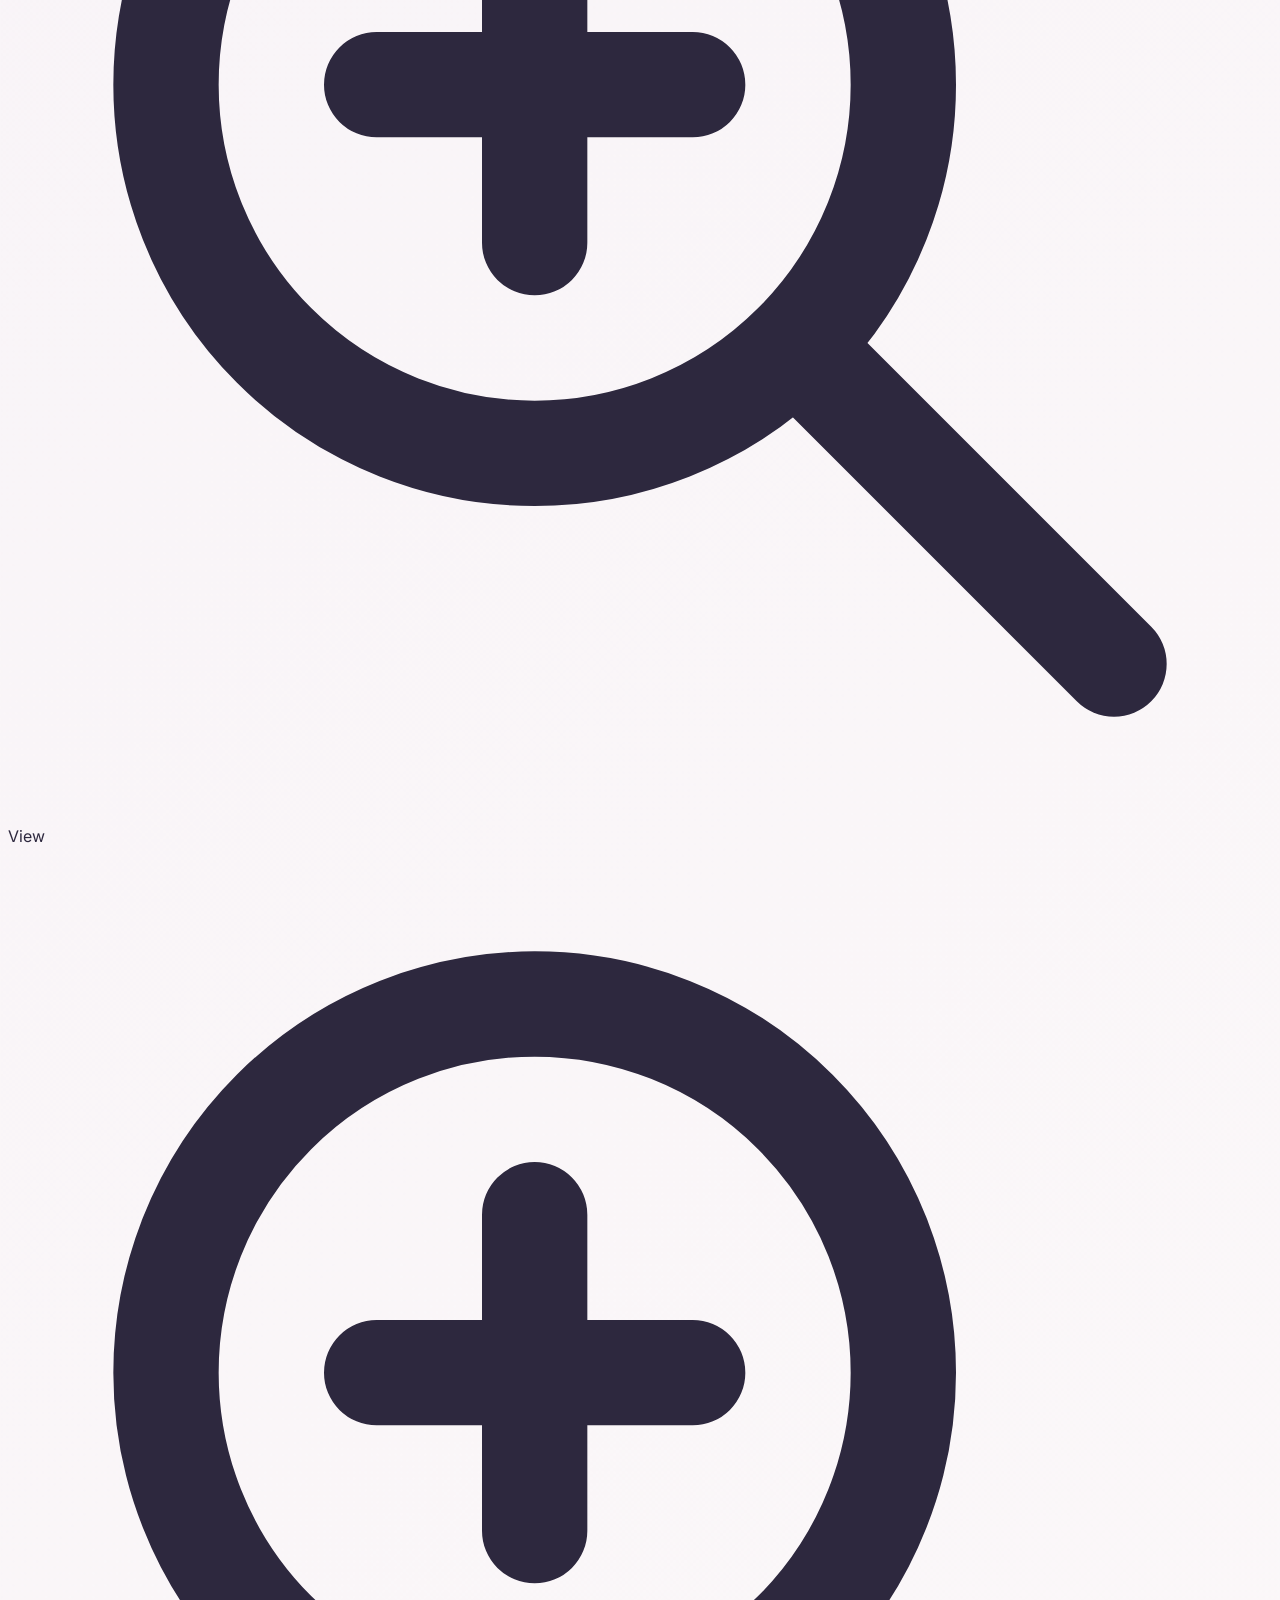
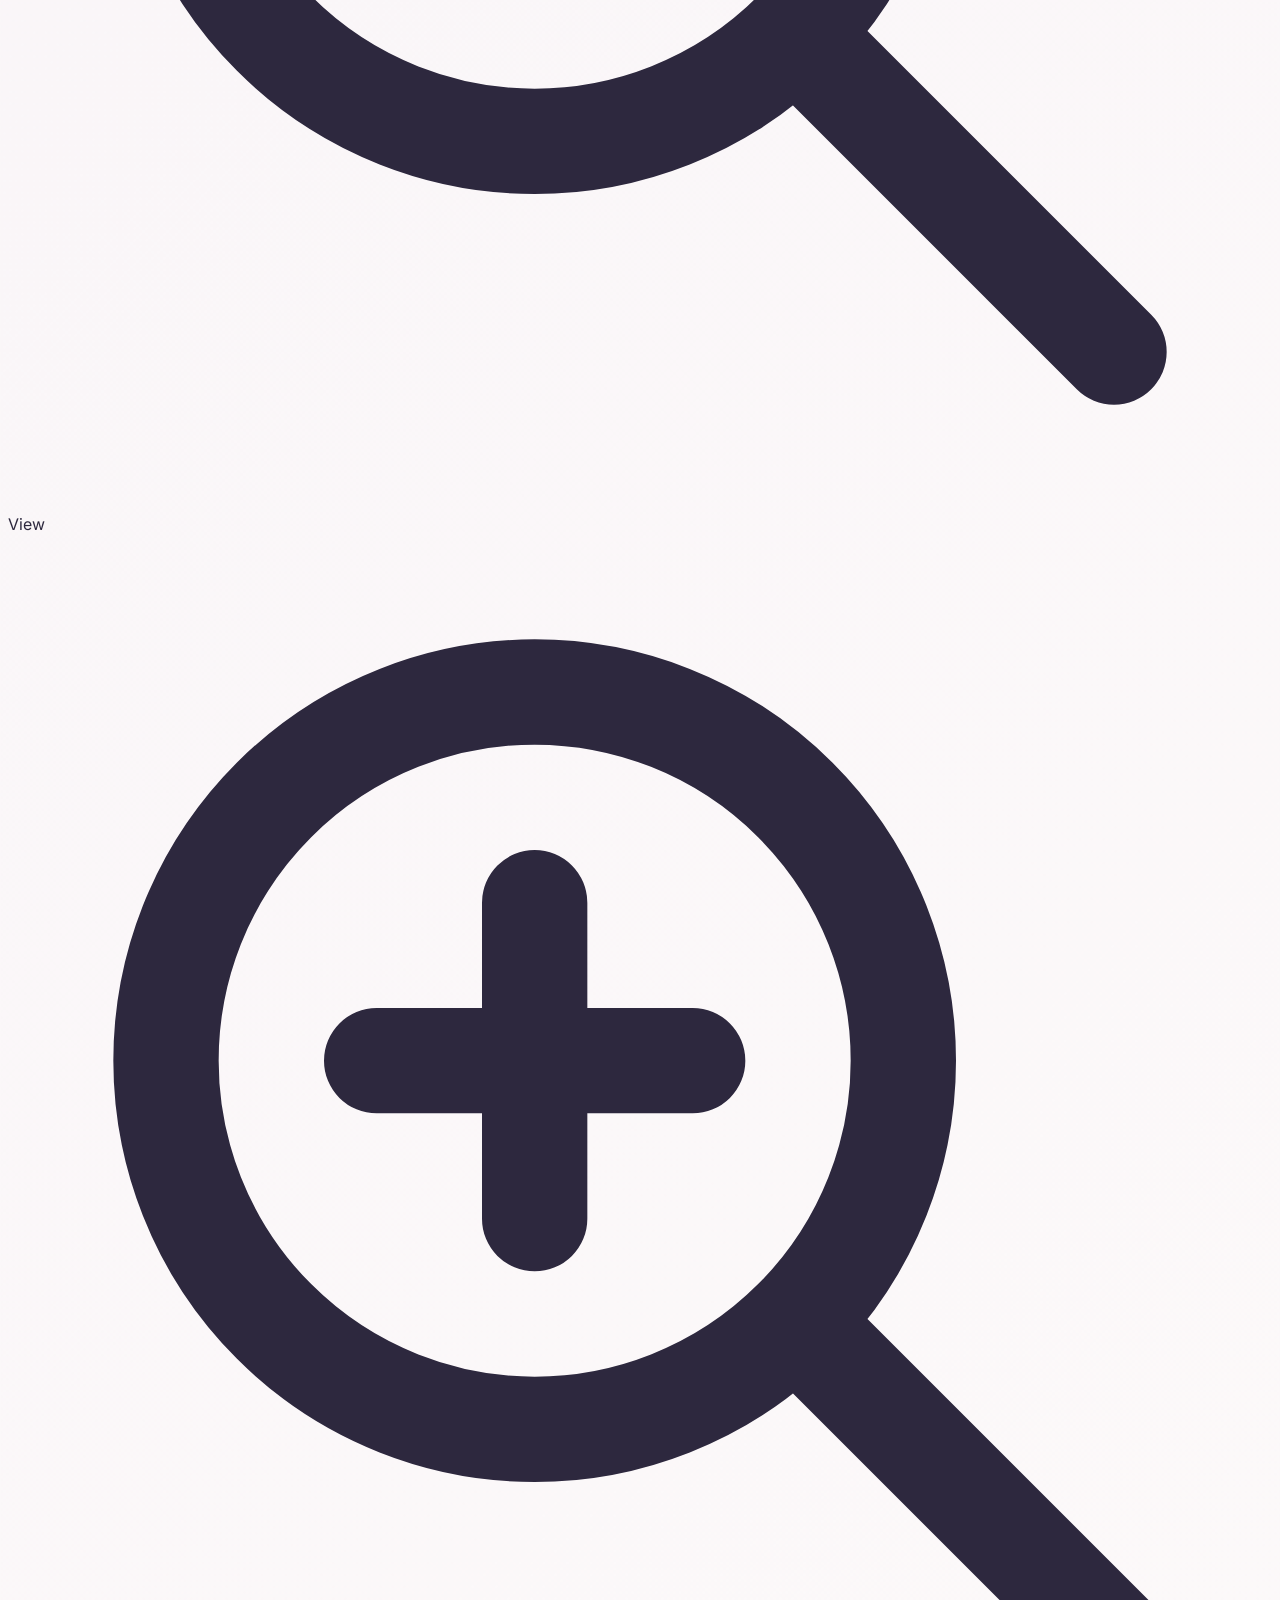
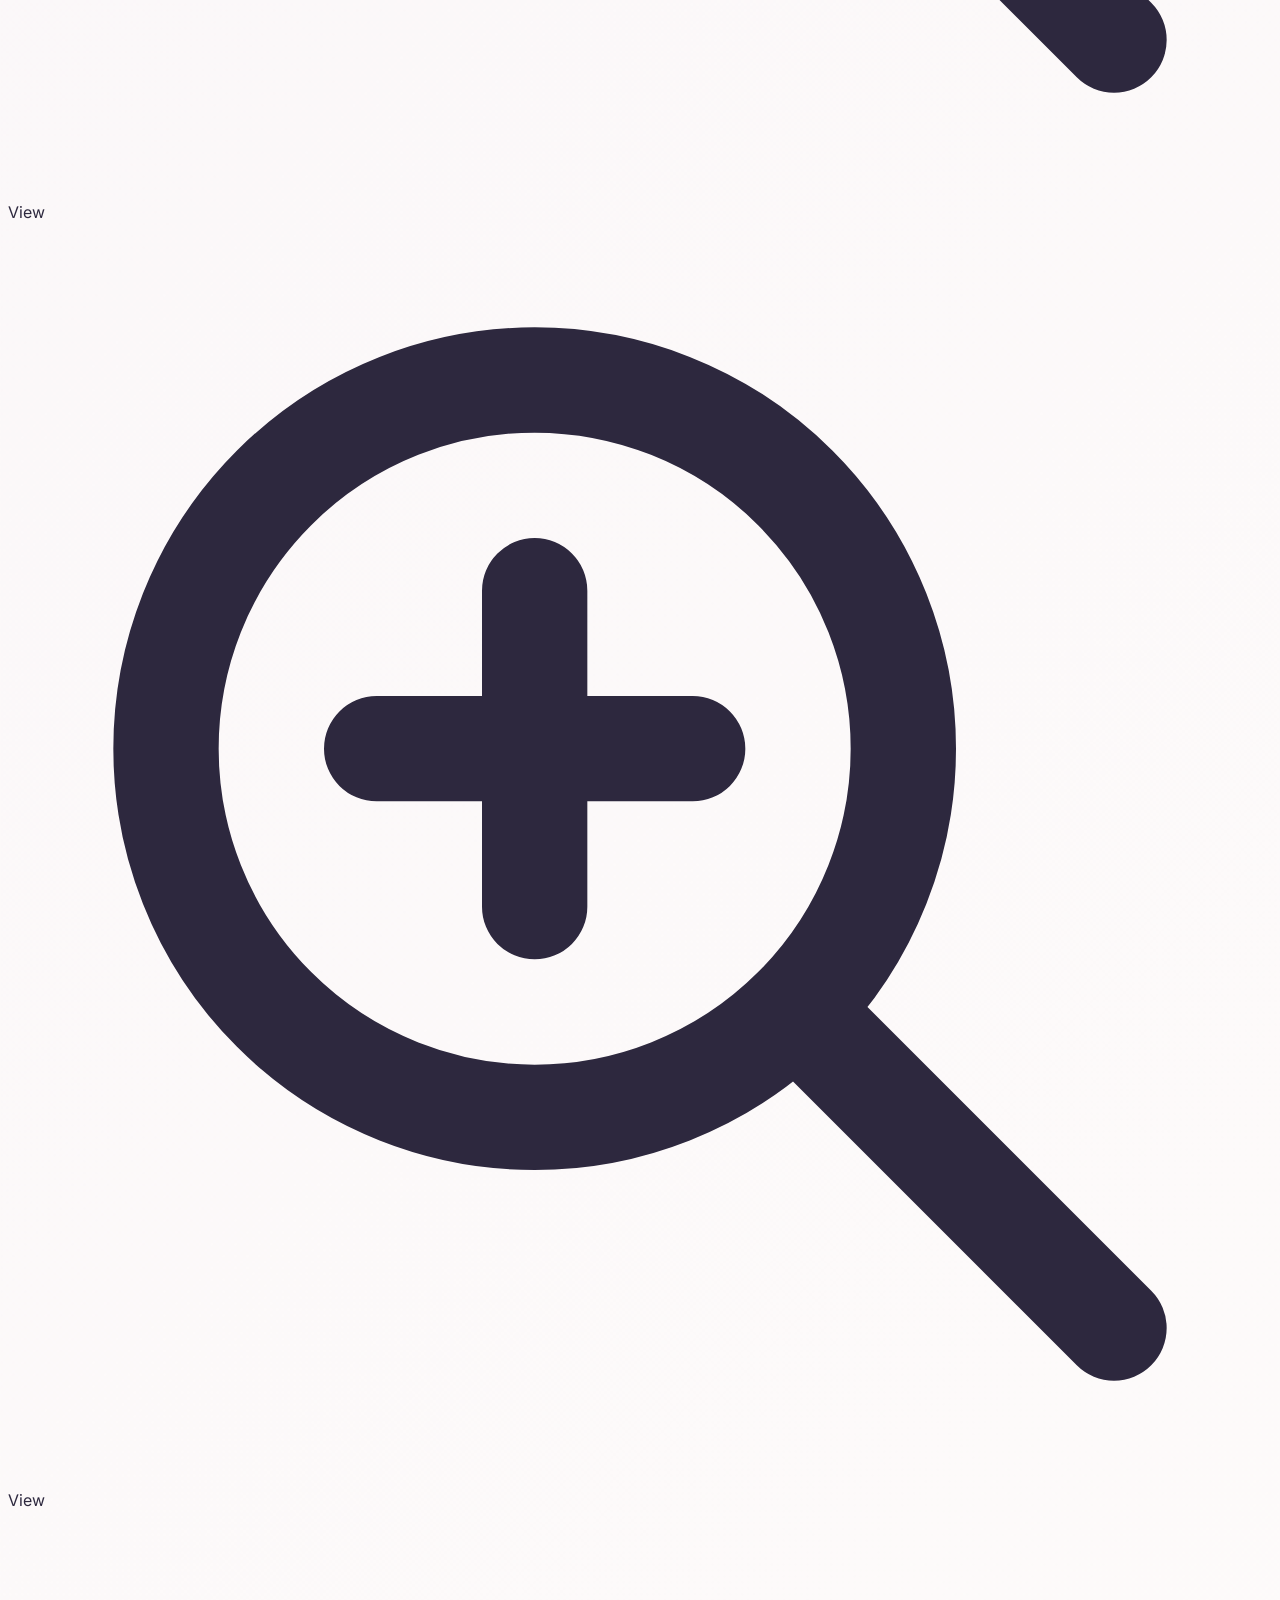
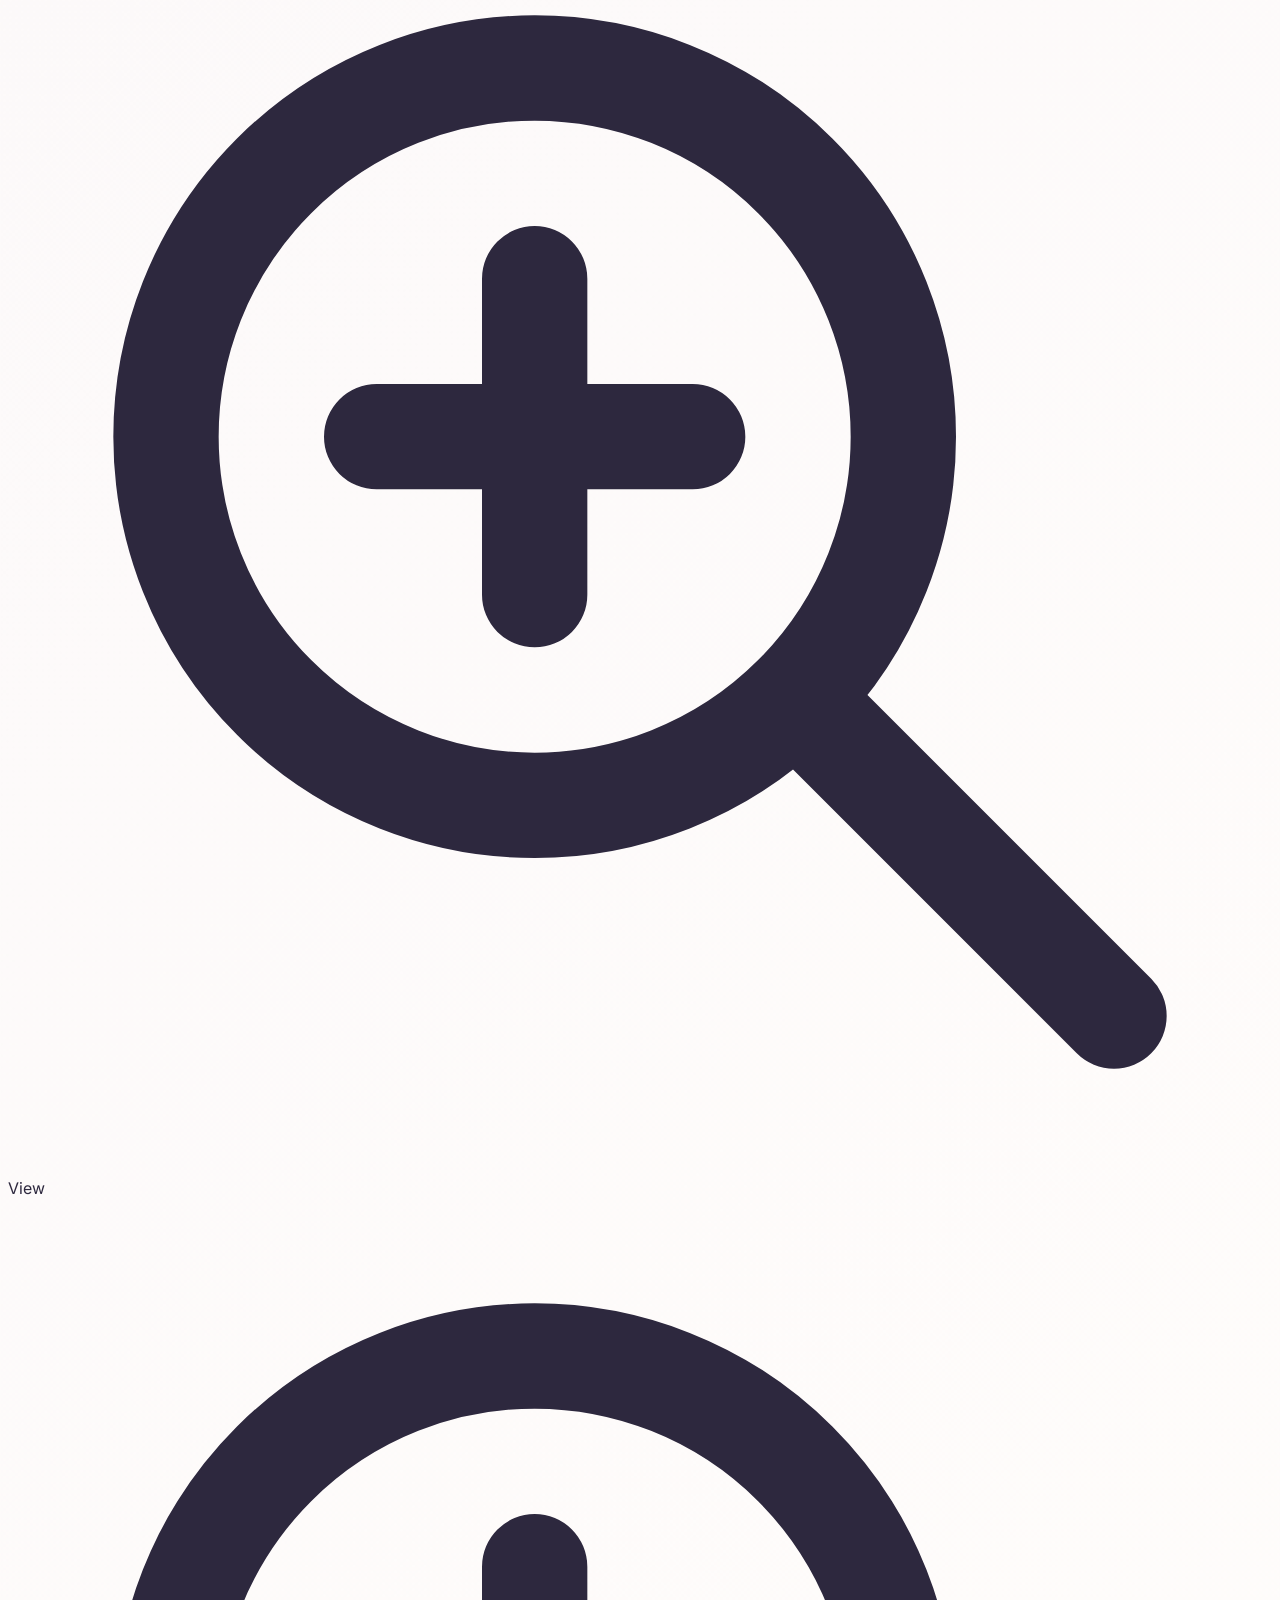
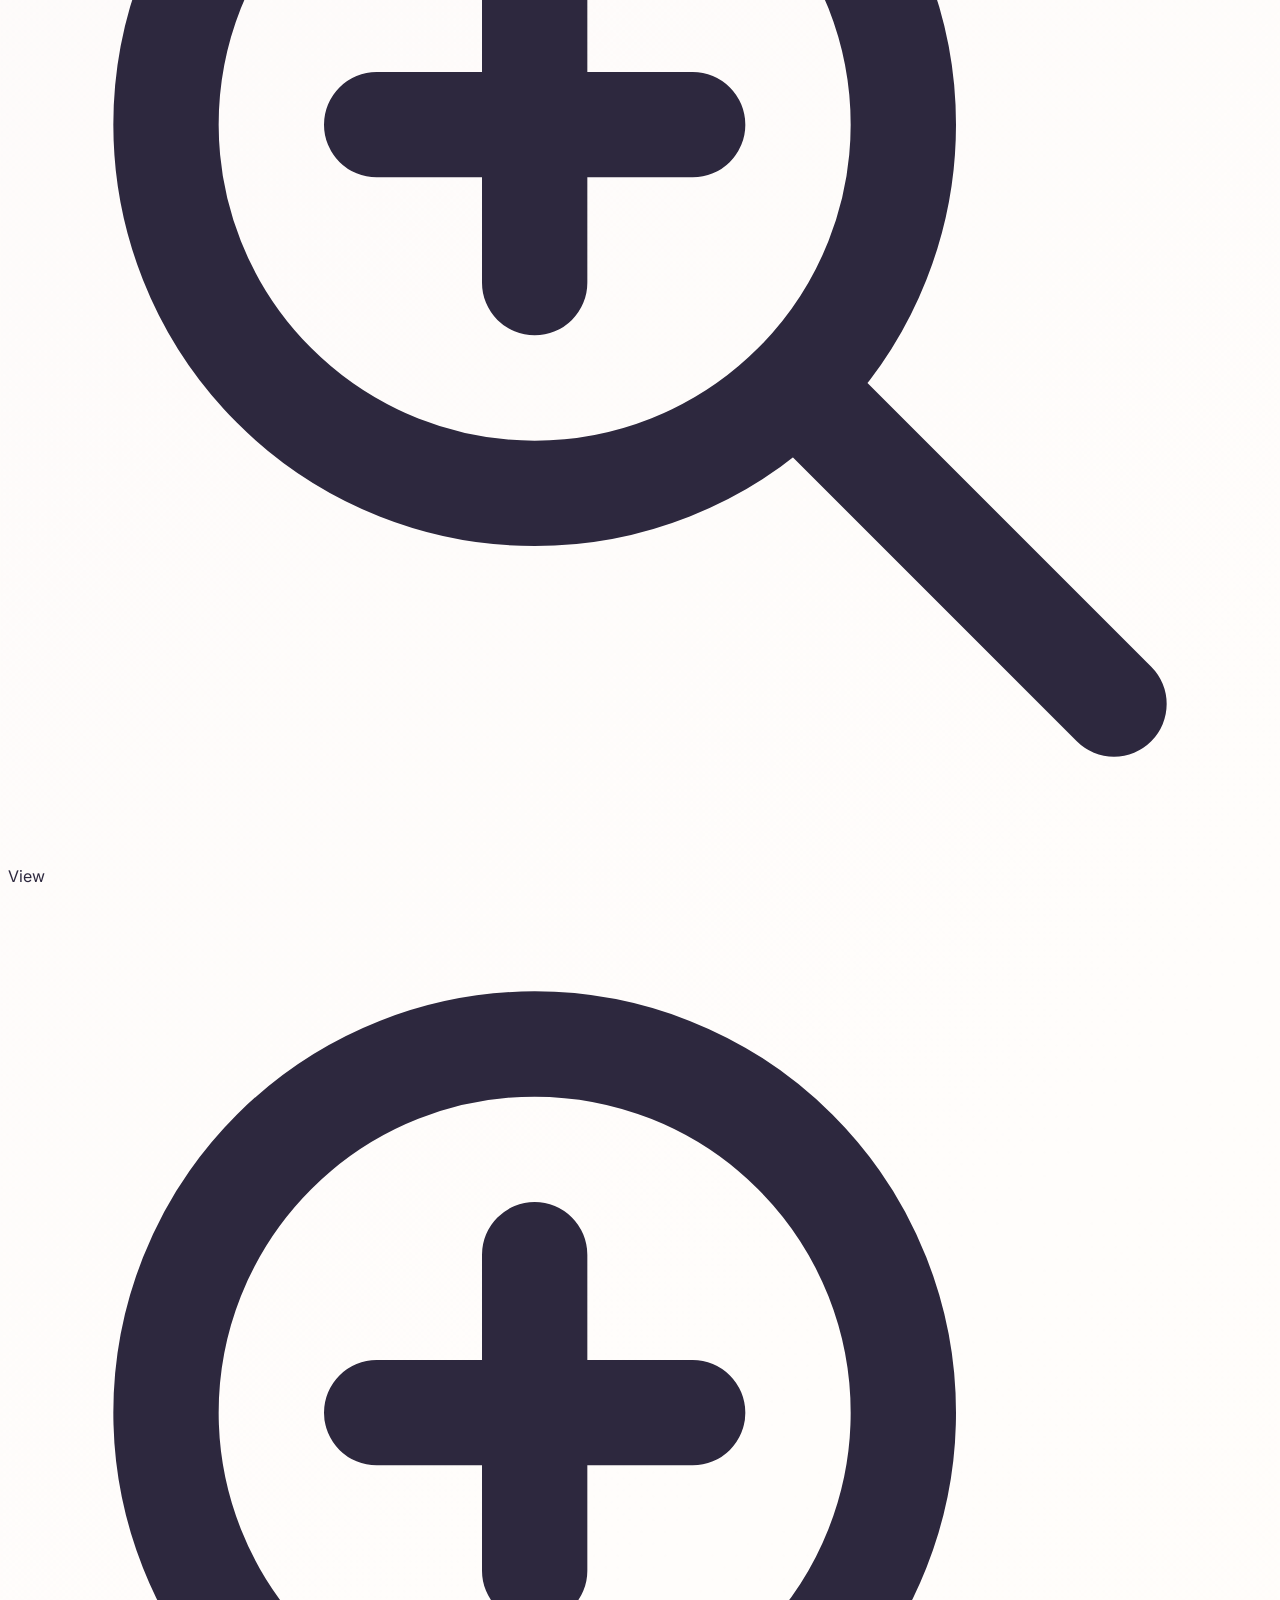
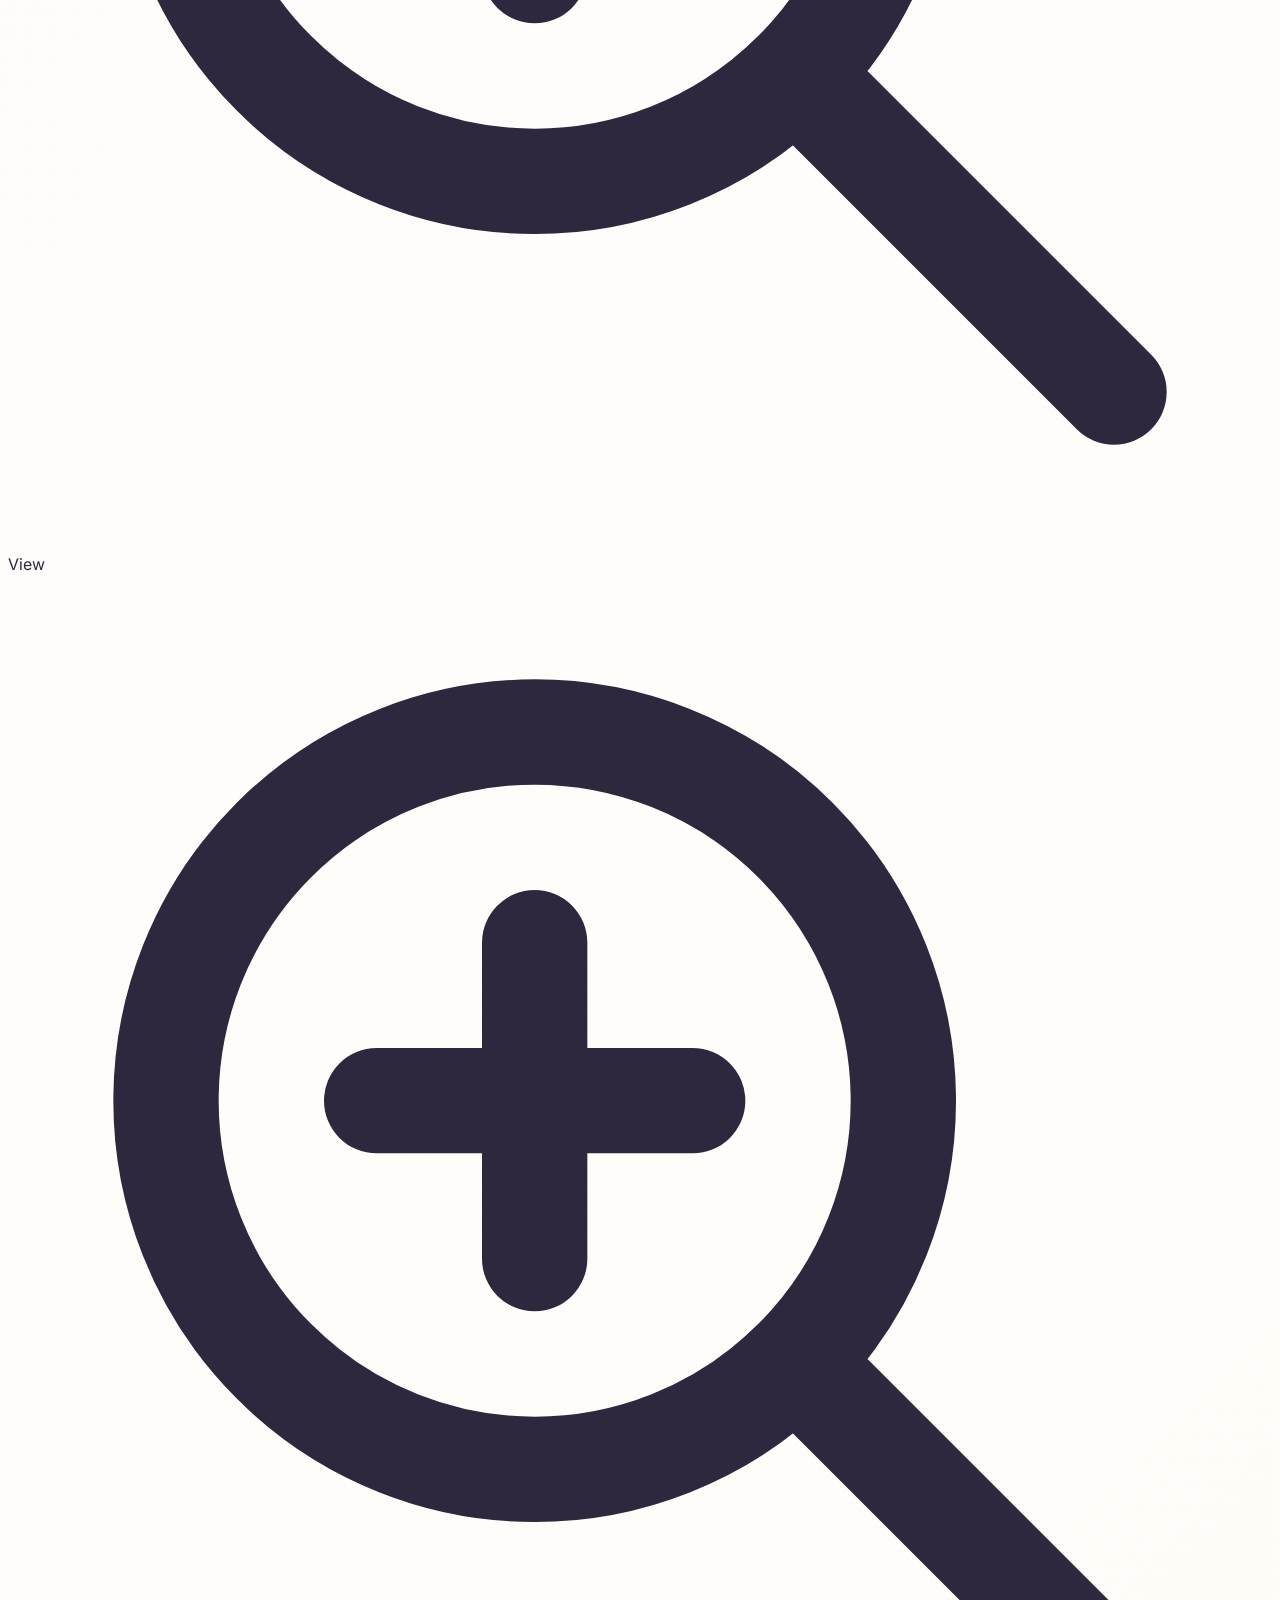
==== commit a646b61f: "Due to some issues make my code monolithic" ====
--- a/index.html
+++ b/index.html
@@ -8,7 +8,37 @@
     <link rel="preconnect" href="https://fonts.googleapis.com">
     <link rel="preconnect" href="https://fonts.gstatic.com" crossorigin>
     <link href="https://fonts.googleapis.com/css2?family=Caveat:wght@500;600&family=Inter:wght@300;400;500;600&family=Lexend:wght@400;600;700&display=swap" rel="stylesheet">
-    <link rel="stylesheet" href="style.css">
+    <style>
+        body {
+            font-family: 'Inter', sans-serif;
+            background: linear-gradient(135deg, #F4EEF5 0%, #FFFDFB 50%, #FDF3E9 100%);
+            color: #2D283E;
+        }
+        h1, h2, h3, h4, .font-lexend { font-family: 'Lexend', sans-serif; }
+        .font-caveat { font-family: 'Caveat', cursive; }
+        .twilight-gradient-text {
+            background: linear-gradient(135deg, #8A63B4 0%, #CD7B62 100%);
+            -webkit-background-clip: text;
+            -webkit-text-fill-color: transparent;
+        }
+        .twilight-gradient-bg { background: linear-gradient(135deg, #A78BCA 0%, #EAA994 100%); }
+        .glow-purple {
+            position: absolute; width: 500px; height: 500px; background: rgba(167, 139, 202, 0.15);
+            filter: blur(80px); border-radius: 50%; top: -100px; left: -100px; z-index: -1;
+        }
+        .glow-peach {
+            position: absolute; width: 400px; height: 400px; background: rgba(234, 169, 148, 0.15);
+            filter: blur(80px); border-radius: 50%; top: 30%; right: -50px; z-index: -1;
+        }
+        .project-card {
+            background: #FFFFFF; border: 1px solid #DED6E8; border-radius: 12px; transition: all 0.3s ease;
+        }
+        .project-card:hover {
+            border-color: #A78BCA; box-shadow: 0 10px 25px -5px rgba(167, 139, 202, 0.15); transform: translateY(-2px);
+        }
+        .hide-scrollbar::-webkit-scrollbar { display: none; }
+        .hide-scrollbar { -ms-overflow-style: none; scrollbar-width: none; }
+    </style>
 </head>
 <body class="antialiased relative overflow-x-hidden selection:bg-[#A78BCA] selection:text-white">
 
@@ -17,14 +47,385 @@
 
     <div class="max-w-6xl mx-auto px-6 py-12 md:py-20 relative z-10">
         
-        <div id="nav-container"></div>
-        <div id="hero-container"></div>
-        <div id="about-container"></div>
-        <div id="projects-container"></div>
-        <div id="ui-ux-container"></div>
-        <div id="editorial-container"></div>
-        <div id="certifications-container"></div>
-        <div id="footer-container"></div>
+        <!-- Navigation -->
+        <header class="flex justify-end items-center mb-20">
+            <nav class="space-x-6 text-sm font-medium text-[#6B637C]">
+                <a href="#about" class="hover:text-[#CD7B62] transition-colors">About</a>
+                <a href="#projects" class="hover:text-[#CD7B62] transition-colors">Work</a>
+                <a href="#certifications" class="hover:text-[#CD7B62] transition-colors">Certifications</a>
+            </nav>
+        </header>
+
+        <!-- Hero Section -->
+        <section class="flex flex-col-reverse md:flex-row items-center justify-between gap-12 mb-48">
+            <div class="flex-1 space-y-6 max-w-2xl">
+                <h1 class="text-4xl md:text-6xl font-bold leading-tight text-[#1A1525]">
+                    Hi, I'm <span class="twilight-gradient-text">Hafsa Usman.</span>
+                </h1>
+                <p class="text-lg md:text-xl text-[#4A4260] leading-relaxed">
+                    A Computer Science student designing intuitive interfaces, architecting robust backend systems, and organizing information through editorial design.
+                </p>
+                <div class="flex flex-wrap gap-4 pt-4">
+                    <a href="#projects" class="twilight-gradient-bg text-white font-semibold px-6 py-3 rounded-lg hover:opacity-90 transition-opacity shadow-lg shadow-purple-900/10">
+                        View My Work
+                    </a>
+                    <a href="Hafsa_Usman_Resume.pdf" target="_blank" class="px-6 py-3 rounded-lg border border-[#A78BCA] text-[#7B5B9E] hover:bg-[#A78BCA] hover:text-white transition-colors font-medium">
+                        View Resume
+                    </a>
+                </div>
+            </div>
+            <div class="w-56 h-56 md:w-80 md:h-80 shrink-0 relative group">
+                <div class="absolute inset-0 bg-gradient-to-tr from-[#A78BCA] to-[#EAA994] rounded-full blur-md opacity-30 group-hover:opacity-50 transition-opacity duration-500"></div>
+                <img src="Hafsa_Black_Purple_bg.png" alt="Hafsa Usman" class="relative w-full h-full object-cover rounded-full border-4 border-white shadow-xl z-10" />
+            </div>
+        </section>
+
+        <!-- About Section -->
+        <section id="about" class="mb-48 max-w-4xl mx-auto text-center md:text-left">
+            <h2 class="text-2xl md:text-3xl font-bold mb-8 text-[#1A1525] font-lexend hidden">Behind the Screen</h2>
+            <div class="space-y-6 transform -rotate-1 md:-rotate-1">
+                <p class="text-2xl md:text-4xl text-[#4A4260] leading-relaxed">
+                    I am a 3rd-year Computer Science student at Qarshi University bridging the gap between heavy technical architecture and human-centered design. I appreciate both the rigorous logic of data structures and the user empathy required in UI/UX.
+                </p>
+                <p class="text-2xl md:text-4xl text-[#4A4260] leading-relaxed">
+                    Whether I am serving as a TA for Computer Organization and Assembly Language, developing full-stack MVP applications, or meticulously designing layouts for the university newsletter, I bring a commitment to clarity, security, and structure.
+                </p>
+            </div>
+        </section>
+
+        <!-- Development & Engineering -->
+        <section id="projects" class="mb-48">
+            <h2 class="text-3xl font-bold mb-8 text-[#1A1525]">Development & Engineering</h2>
+            <div class="grid grid-cols-1 md:grid-cols-2 lg:grid-cols-3 gap-8">
+                
+                <div class="relative bg-white p-6 pt-8 flex flex-col transition-all duration-300 border-2 border-[#B8A7C4] rounded-md shadow-[4px_4px_0_#E5DDF0,8px_8px_0_#B8A7C4] hover:-translate-y-1 hover:border-[#B97290]">
+                    <h3 class="text-xl font-bold text-[#1A1525] mb-2">Digital Family Memoir</h3>
+                    <p class="text-[13px] font-medium text-[#7B5B9E] mb-4">Next.js • FastAPI • PostgreSQL • Gemini</p>
+                    <p class="text-[#59506B] text-[15px] mb-8 flex-grow leading-relaxed">
+                        Built from scratch during the Envision Labs simulation. Features AI-driven timeline clustering and an owner-locking mechanism for data safety.
+                    </p>
+                    <a href="https://github.com/Hifza-155" target="_blank" class="relative z-20 text-[#CD7B62] hover:text-[#B1624B] font-semibold text-[15px] inline-flex items-center gap-1 mt-auto">
+                        View Repository &rarr;
+                    </a>
+                </div>
+
+                <div class="relative bg-white p-6 pt-10 flex flex-col transition-all duration-300 border-2 border-[#B8A7C4] rounded-sm border-l-[12px] border-l-[#CD7B62] hover:-translate-y-1 hover:shadow-xl hover:border-[#CD7B62]">
+                    <div class="absolute top-4 right-4 flex gap-[2px] opacity-50">
+                        <div class="w-[2px] h-5 bg-[#4A4260]"></div><div class="w-[4px] h-5 bg-[#4A4260]"></div><div class="w-[1px] h-5 bg-[#4A4260]"></div><div class="w-[3px] h-5 bg-[#4A4260]"></div>
+                    </div>
+                    <div class="absolute top-4 left-6 text-[10px] font-mono text-[#59506B]/80 tracking-widest uppercase">MED-ORC // MANIFEST</div>
+                    <h3 class="text-xl font-bold text-[#1A1525] mb-2 mt-2">MedOracle (FYP)</h3>
+                    <p class="text-[13px] font-medium text-[#7B5B9E] mb-4">System Architecture • Backend</p>
+                    <p class="text-[#59506B] text-[15px] mb-8 flex-grow leading-relaxed">
+                        Final Year Project. Architecting and developing the backend systems for a comprehensive platform.
+                    </p>
+                    <a href="https://github.com/rizwan-060/MedOracle" target="_blank" class="relative z-20 text-[#CD7B62] hover:text-[#B1624B] font-semibold text-[15px] inline-flex items-center gap-1 mt-auto">
+                        View Repository &rarr;
+                    </a>
+                </div>
+
+                <div class="relative bg-white p-6 pt-12 flex flex-col transition-all duration-300 border-2 border-[#B8A7C4] rounded-xl hover:-translate-y-1 hover:shadow-xl hover:border-[#8A63B4]">
+                    <div class="absolute top-0 left-0 right-0 h-8 bg-[#F8F6F9] border-b-2 border-[#B8A7C4] rounded-t-[10px] flex items-center px-4 gap-1.5">
+                        <div class="w-2.5 h-2.5 rounded-full bg-[#E57373]/80"></div><div class="w-2.5 h-2.5 rounded-full bg-[#FFF176]/90"></div><div class="w-2.5 h-2.5 rounded-full bg-[#81C784]/90"></div>
+                    </div>
+                    <h3 class="text-xl font-bold text-[#1A1525] mb-2">Spring Boot API Services</h3>
+                    <p class="text-[13px] font-medium text-[#7B5B9E] mb-4">Java • Spring Boot • Maven</p>
+                    <p class="text-[#59506B] text-[15px] mb-8 flex-grow leading-relaxed">
+                        RESTful APIs developed following layered architecture principles, utilizing Spring Data JPA for persistence.
+                    </p>
+                    <a href="https://github.com/Hifza-155/spring-boot-blog-api" target="_blank" class="relative z-20 text-[#CD7B62] hover:text-[#B1624B] font-semibold text-[15px] inline-flex items-center gap-1 mt-auto">
+                        View Repository &rarr;
+                    </a>
+                </div>
+
+                <div class="relative bg-white flex flex-col transition-all duration-300 border-2 border-[#B8A7C4] rounded-lg hover:-translate-y-1 hover:shadow-xl hover:border-[#6B637C] overflow-hidden">
+                    <div class="h-8 w-full bg-[#2D283E] flex items-center px-4"><div class="text-[11px] text-[#A78BCA] font-mono tracking-wider">root@ssh-detector:~# _</div></div>
+                    <div class="p-6 flex flex-col h-full">
+                        <h3 class="text-xl font-bold text-[#1A1525] mb-2">SSH Attack Detector</h3>
+                        <p class="text-[13px] font-medium text-[#7B5B9E] mb-4">Python • Scikit-learn</p>
+                        <p class="text-[#59506B] text-[15px] mb-8 flex-grow leading-relaxed">
+                            A security-focused ML application identifying anomalous SSH login behavior using K-Means clustering.
+                        </p>
+                        <a href="https://github.com/Hifza-155/ssh-log-anomaly-detector" target="_blank" class="relative z-20 text-[#CD7B62] hover:text-[#B1624B] font-semibold text-[15px] inline-flex items-center gap-1 mt-auto">
+                            View Repository &rarr;
+                        </a>
+                    </div>
+                </div>
+
+                <div class="relative bg-white p-6 pl-14 flex flex-col transition-all duration-300 border-2 border-[#B8A7C4] rounded-r-xl rounded-l-md hover:-translate-y-1 hover:shadow-xl hover:border-[#CD7B62]">
+                    <div class="absolute left-3 top-0 bottom-0 py-8 flex flex-col justify-between z-10">
+                        <div class="w-3 h-3 rounded-full bg-[#F4EEF5] border-2 border-[#B8A7C4]"></div><div class="w-3 h-3 rounded-full bg-[#F4EEF5] border-2 border-[#B8A7C4]"></div><div class="w-3 h-3 rounded-full bg-[#F4EEF5] border-2 border-[#B8A7C4]"></div>
+                    </div>
+                    <div class="absolute left-10 top-0 bottom-0 w-[2px] bg-[#EAA994]/70 z-0"></div>
+                    <h3 class="text-xl font-bold text-[#1A1525] mb-2 relative z-10">Smart Slot Manager</h3>
+                    <p class="text-[13px] font-medium text-[#7B5B9E] mb-4 relative z-10">Java • OOP</p>
+                    <p class="text-[#59506B] text-[15px] mb-8 flex-grow leading-relaxed relative z-10">
+                        A desktop application automating academic timetable generation through strict object-oriented paradigms.
+                    </p>
+                    <a href="https://github.com/Hifza-155" target="_blank" class="relative z-20 text-[#CD7B62] hover:text-[#B1624B] font-semibold text-[15px] inline-flex items-center gap-1 mt-auto">
+                        View Profile &rarr;
+                    </a>
+                </div>
+
+            </div>
+        </section>
+
+        <!-- UI/UX Prototypes -->
+        <section id="ui-ux" class="mb-48">
+            <div class="flex items-center gap-4 mb-12">
+                <h2 class="text-3xl md:text-4xl font-bold text-[#1A1525]">UI/UX Prototypes</h2>
+                <div class="h-[1px] flex-1 bg-gradient-to-r from-[#DED6E8] to-transparent mt-2"></div>
+            </div>
+            
+            <!-- Updated to md:grid-cols-3 to force all three cards into a single row -->
+            <div class="grid grid-cols-1 md:grid-cols-3 gap-8">
+                
+                <!-- Pharmacogenomics -->
+                <div onclick="openFlow('Pharmacogenomics App', ['pharmaco_1.png', 'pharmaco_2.png', 'pharmaco_3.png'])" 
+                     class="relative h-80 rounded-2xl overflow-hidden cursor-pointer group shadow-sm border border-[#DED6E8] bg-gradient-to-br from-[#F4EEF5] to-[#FDF3E9]">
+                    <div class="absolute -top-20 -left-20 w-64 h-64 bg-[#A78BCA] rounded-full mix-blend-multiply filter blur-3xl opacity-30 group-hover:scale-110 transition-transform duration-700"></div>
+                    <div class="absolute -bottom-20 -right-20 w-64 h-64 bg-[#EAA994] rounded-full mix-blend-multiply filter blur-3xl opacity-30 group-hover:scale-110 transition-transform duration-700"></div>
+                    <div class="absolute inset-4 bg-white/40 backdrop-blur-md border border-white/60 rounded-xl z-10 flex flex-col items-center justify-center transition-all duration-300 group-hover:bg-white/50 p-4">
+                        <h3 class="text-2xl font-bold text-[#1A1525] font-lexend tracking-wide mb-2 text-center">Pharmacogenomics App</h3>
+                        <p class="text-[13px] font-medium text-[#7B5B9E] mb-6 text-center">Figma • HCI Principles</p>
+                        <span class="text-sm font-semibold text-[#CD7B62] bg-white px-6 py-2 rounded-full shadow-sm flex items-center gap-2 group-hover:-translate-y-1 transition-transform">
+                            Click to experience flow <svg class="w-4 h-4" fill="none" stroke="currentColor" viewBox="0 0 24 24"><path stroke-linecap="round" stroke-linejoin="round" stroke-width="2" d="M17 8l4 4m0 0l-4 4m4-4H3"></path></svg>
+                        </span>
+                    </div>
+                </div>
+
+                <!-- Memoir -->
+                <div onclick="openFlow('Digital Family Memoir', ['memoir_1.png', 'memoir_2.png', 'memoir_3.png'])" 
+                     class="relative h-80 rounded-2xl overflow-hidden cursor-pointer group shadow-sm border border-[#DED6E8] bg-gradient-to-br from-[#FDF3E9] to-[#FFFDFB]">
+                    <div class="absolute -top-20 -right-20 w-64 h-64 bg-[#CD7B62] rounded-full mix-blend-multiply filter blur-3xl opacity-20 group-hover:scale-110 transition-transform duration-700"></div>
+                    <div class="absolute -bottom-20 -left-20 w-64 h-64 bg-[#8A63B4] rounded-full mix-blend-multiply filter blur-3xl opacity-20 group-hover:scale-110 transition-transform duration-700"></div>
+                    <div class="absolute inset-4 bg-white/40 backdrop-blur-md border border-white/60 rounded-xl z-10 flex flex-col items-center justify-center transition-all duration-300 group-hover:bg-white/50 p-4">
+                        <h3 class="text-2xl font-bold text-[#1A1525] font-lexend tracking-wide mb-2 text-center">Digital Family Memoir</h3>
+                        <p class="text-[13px] font-medium text-[#7B5B9E] mb-6 text-center">Eynvision Labs • Interface Design</p>
+                        <span class="text-sm font-semibold text-[#8A63B4] bg-white px-6 py-2 rounded-full shadow-sm flex items-center gap-2 group-hover:-translate-y-1 transition-transform">
+                            Click to experience flow <svg class="w-4 h-4" fill="none" stroke="currentColor" viewBox="0 0 24 24"><path stroke-linecap="round" stroke-linejoin="round" stroke-width="2" d="M17 8l4 4m0 0l-4 4m4-4H3"></path></svg>
+                        </span>
+                    </div>
+                </div>
+
+                <!-- MedOracle -->
+                <div onclick="openFlow('MedOracle App', ['medoracle_1.png', 'medoracle_2.png', 'medoracle_3.png'])" 
+                     class="relative h-80 rounded-2xl overflow-hidden cursor-pointer group shadow-sm border border-[#DED6E8] bg-gradient-to-br from-[#FFFDFB] to-[#F4EEF5]">
+                    <div class="absolute -top-10 left-10 w-64 h-64 bg-[#B97290] rounded-full mix-blend-multiply filter blur-3xl opacity-20 group-hover:scale-110 transition-transform duration-700"></div>
+                    <div class="absolute bottom-10 right-10 w-64 h-64 bg-[#7B5B9E] rounded-full mix-blend-multiply filter blur-3xl opacity-20 group-hover:scale-110 transition-transform duration-700"></div>
+                    <div class="absolute inset-4 bg-white/40 backdrop-blur-md border border-white/60 rounded-xl z-10 flex flex-col items-center justify-center transition-all duration-300 group-hover:bg-white/50 p-4">
+                        <h3 class="text-2xl font-bold text-[#1A1525] font-lexend tracking-wide mb-2 text-center">MedOracle</h3>
+                        <p class="text-[13px] font-medium text-[#7B5B9E] mb-6 text-center">FYP • Mobile UI Architecture</p>
+                        <span class="text-sm font-semibold text-[#7B5B9E] bg-white px-6 py-2 rounded-full shadow-sm flex items-center gap-2 group-hover:-translate-y-1 transition-transform">
+                            Click to experience flow <svg class="w-4 h-4" fill="none" stroke="currentColor" viewBox="0 0 24 24"><path stroke-linecap="round" stroke-linejoin="round" stroke-width="2" d="M17 8l4 4m0 0l-4 4m4-4H3"></path></svg>
+                        </span>
+                    </div>
+                </div>
+
+            </div>
+        </section>
+
+        <!-- Editorial & Layouts -->
+        <section id="editorial" class="mb-48">
+            <div class="flex items-center gap-4 mb-10">
+                <h2 class="text-3xl md:text-4xl font-bold text-[#1A1525]">Editorial & Layouts</h2>
+                <div class="h-[1px] flex-1 bg-gradient-to-r from-[#DED6E8] to-transparent mt-2"></div>
+            </div>
+            <p class="text-[#59506B] mb-12 text-lg max-w-2xl">
+                Direct page designs crafted for the Qarshi University Newsletter, focusing on visual hierarchy, typography, and clean editorial structure.
+            </p>
+            
+            <!-- Compact 5-column grid for A4 sized documents -->
+            <div class="grid grid-cols-2 md:grid-cols-3 lg:grid-cols-4 xl:grid-cols-5 gap-6">
+                
+                <!-- Artifact 1 -->
+                <div class="relative w-full aspect-[1/1.414] bg-white rounded-lg overflow-hidden cursor-pointer group shadow-sm border border-[#DED6E8] p-1 transition-all duration-300 hover:border-[#A78BCA] hover:shadow-md" onclick="openModal('https://images.unsplash.com/photo-1585241936939-bf69b3fcc1f3?q=80&w=600')">
+                    <div class="absolute inset-0 bg-[#2D283E]/20 opacity-0 group-hover:opacity-100 transition-opacity flex items-center justify-center z-10">
+                        <span class="text-white font-medium bg-[#1A1525]/90 px-3 py-1.5 rounded-full text-xs flex items-center gap-1.5 shadow-lg transform translate-y-2 group-hover:translate-y-0 transition-transform">
+                            <svg class="w-3 h-3" fill="none" stroke="currentColor" viewBox="0 0 24 24"><path stroke-linecap="round" stroke-linejoin="round" stroke-width="2" d="M21 21l-6-6m2-5a7 7 0 11-14 0 7 7 0 0114 0zM10 7v3m0 0v3m0-3h3m-3 0H7"></path></svg> View
+                        </span>
+                    </div>
+                </div>
+
+                <!-- Artifact 2 -->
+                <div class="relative w-full aspect-[1/1.414] bg-white rounded-lg overflow-hidden cursor-pointer group shadow-sm border border-[#DED6E8] p-1 transition-all duration-300 hover:border-[#CD7B62] hover:shadow-md" onclick="openModal('https://images.unsplash.com/photo-1544383835-bda2bc66a55d?q=80&w=600')">
+                    <div class="absolute inset-0 bg-[#2D283E]/20 opacity-0 group-hover:opacity-100 transition-opacity flex items-center justify-center z-10">
+                        <span class="text-white font-medium bg-[#1A1525]/90 px-3 py-1.5 rounded-full text-xs flex items-center gap-1.5 shadow-lg transform translate-y-2 group-hover:translate-y-0 transition-transform">
+                            <svg class="w-3 h-3" fill="none" stroke="currentColor" viewBox="0 0 24 24"><path stroke-linecap="round" stroke-linejoin="round" stroke-width="2" d="M21 21l-6-6m2-5a7 7 0 11-14 0 7 7 0 0114 0zM10 7v3m0 0v3m0-3h3m-3 0H7"></path></svg> View
+                        </span>
+                    </div>
+                </div>
+
+                <!-- Artifact 3 -->
+                <div class="relative w-full aspect-[1/1.414] bg-white rounded-lg overflow-hidden cursor-pointer group shadow-sm border border-[#DED6E8] p-1 transition-all duration-300 hover:border-[#8A63B4] hover:shadow-md" onclick="openModal('https://images.unsplash.com/photo-1586281380349-632531db7ed4?q=80&w=600')">
+                    <div class="absolute inset-0 bg-[#2D283E]/20 opacity-0 group-hover:opacity-100 transition-opacity flex items-center justify-center z-10">
+                        <span class="text-white font-medium bg-[#1A1525]/90 px-3 py-1.5 rounded-full text-xs flex items-center gap-1.5 shadow-lg transform translate-y-2 group-hover:translate-y-0 transition-transform">
+                            <svg class="w-3 h-3" fill="none" stroke="currentColor" viewBox="0 0 24 24"><path stroke-linecap="round" stroke-linejoin="round" stroke-width="2" d="M21 21l-6-6m2-5a7 7 0 11-14 0 7 7 0 0114 0zM10 7v3m0 0v3m0-3h3m-3 0H7"></path></svg> View
+                        </span>
+                    </div>
+                </div>
+
+                <!-- Artifact 4 -->
+                <div class="relative w-full aspect-[1/1.414] bg-white rounded-lg overflow-hidden cursor-pointer group shadow-sm border border-[#DED6E8] p-1 transition-all duration-300 hover:border-[#EAA994] hover:shadow-md" onclick="openModal('https://images.unsplash.com/photo-1563986768609-322da13575f3?q=80&w=600')">
+                    <div class="absolute inset-0 bg-[#2D283E]/20 opacity-0 group-hover:opacity-100 transition-opacity flex items-center justify-center z-10">
+                        <span class="text-white font-medium bg-[#1A1525]/90 px-3 py-1.5 rounded-full text-xs flex items-center gap-1.5 shadow-lg transform translate-y-2 group-hover:translate-y-0 transition-transform">
+                            <svg class="w-3 h-3" fill="none" stroke="currentColor" viewBox="0 0 24 24"><path stroke-linecap="round" stroke-linejoin="round" stroke-width="2" d="M21 21l-6-6m2-5a7 7 0 11-14 0 7 7 0 0114 0zM10 7v3m0 0v3m0-3h3m-3 0H7"></path></svg> View
+                        </span>
+                    </div>
+                </div>
+
+                <!-- Artifact 5 -->
+                <div class="relative w-full aspect-[1/1.414] bg-white rounded-lg overflow-hidden cursor-pointer group shadow-sm border border-[#DED6E8] p-1 transition-all duration-300 hover:border-[#A78BCA] hover:shadow-md" onclick="openModal('https://images.unsplash.com/photo-1618005182384-a83a8bd57fbe?q=80&w=600')">
+                    <div class="absolute inset-0 bg-[#2D283E]/20 opacity-0 group-hover:opacity-100 transition-opacity flex items-center justify-center z-10">
+                        <span class="text-white font-medium bg-[#1A1525]/90 px-3 py-1.5 rounded-full text-xs flex items-center gap-1.5 shadow-lg transform translate-y-2 group-hover:translate-y-0 transition-transform">
+                            <svg class="w-3 h-3" fill="none" stroke="currentColor" viewBox="0 0 24 24"><path stroke-linecap="round" stroke-linejoin="round" stroke-width="2" d="M21 21l-6-6m2-5a7 7 0 11-14 0 7 7 0 0114 0zM10 7v3m0 0v3m0-3h3m-3 0H7"></path></svg> View
+                        </span>
+                    </div>
+                </div>
+
+                <!-- Artifact 6 -->
+                <div class="relative w-full aspect-[1/1.414] bg-white rounded-lg overflow-hidden cursor-pointer group shadow-sm border border-[#DED6E8] p-1 transition-all duration-300 hover:border-[#CD7B62] hover:shadow-md" onclick="openModal('https://images.unsplash.com/photo-1544383835-bda2bc66a55d?q=80&w=600')">
+                    <div class="absolute inset-0 bg-[#2D283E]/20 opacity-0 group-hover:opacity-100 transition-opacity flex items-center justify-center z-10">
+                        <span class="text-white font-medium bg-[#1A1525]/90 px-3 py-1.5 rounded-full text-xs flex items-center gap-1.5 shadow-lg transform translate-y-2 group-hover:translate-y-0 transition-transform">
+                            <svg class="w-3 h-3" fill="none" stroke="currentColor" viewBox="0 0 24 24"><path stroke-linecap="round" stroke-linejoin="round" stroke-width="2" d="M21 21l-6-6m2-5a7 7 0 11-14 0 7 7 0 0114 0zM10 7v3m0 0v3m0-3h3m-3 0H7"></path></svg> View
+                        </span>
+                    </div>
+                </div>
+
+                <!-- Artifact 7 -->
+                <div class="relative w-full aspect-[1/1.414] bg-white rounded-lg overflow-hidden cursor-pointer group shadow-sm border border-[#DED6E8] p-1 transition-all duration-300 hover:border-[#8A63B4] hover:shadow-md" onclick="openModal('https://images.unsplash.com/photo-1585241936939-bf69b3fcc1f3?q=80&w=600')">
+                    <div class="absolute inset-0 bg-[#2D283E]/20 opacity-0 group-hover:opacity-100 transition-opacity flex items-center justify-center z-10">
+                        <span class="text-white font-medium bg-[#1A1525]/90 px-3 py-1.5 rounded-full text-xs flex items-center gap-1.5 shadow-lg transform translate-y-2 group-hover:translate-y-0 transition-transform">
+                            <svg class="w-3 h-3" fill="none" stroke="currentColor" viewBox="0 0 24 24"><path stroke-linecap="round" stroke-linejoin="round" stroke-width="2" d="M21 21l-6-6m2-5a7 7 0 11-14 0 7 7 0 0114 0zM10 7v3m0 0v3m0-3h3m-3 0H7"></path></svg> View
+                        </span>
+                    </div>
+                </div>
+
+                <!-- Artifact 8 -->
+                <div class="relative w-full aspect-[1/1.414] bg-white rounded-lg overflow-hidden cursor-pointer group shadow-sm border border-[#DED6E8] p-1 transition-all duration-300 hover:border-[#EAA994] hover:shadow-md" onclick="openModal('https://images.unsplash.com/photo-1563986768609-322da13575f3?q=80&w=600')">
+                    <div class="absolute inset-0 bg-[#2D283E]/20 opacity-0 group-hover:opacity-100 transition-opacity flex items-center justify-center z-10">
+                        <span class="text-white font-medium bg-[#1A1525]/90 px-3 py-1.5 rounded-full text-xs flex items-center gap-1.5 shadow-lg transform translate-y-2 group-hover:translate-y-0 transition-transform">
+                            <svg class="w-3 h-3" fill="none" stroke="currentColor" viewBox="0 0 24 24"><path stroke-linecap="round" stroke-linejoin="round" stroke-width="2" d="M21 21l-6-6m2-5a7 7 0 11-14 0 7 7 0 0114 0zM10 7v3m0 0v3m0-3h3m-3 0H7"></path></svg> View
+                        </span>
+                    </div>
+                </div>
+
+                <!-- Artifact 9 -->
+                <div class="relative w-full aspect-[1/1.414] bg-white rounded-lg overflow-hidden cursor-pointer group shadow-sm border border-[#DED6E8] p-1 transition-all duration-300 hover:border-[#A78BCA] hover:shadow-md" onclick="openModal('https://images.unsplash.com/photo-1586281380349-632531db7ed4?q=80&w=600')">
+                    <div class="absolute inset-0 bg-[#2D283E]/20 opacity-0 group-hover:opacity-100 transition-opacity flex items-center justify-center z-10">
+                        <span class="text-white font-medium bg-[#1A1525]/90 px-3 py-1.5 rounded-full text-xs flex items-center gap-1.5 shadow-lg transform translate-y-2 group-hover:translate-y-0 transition-transform">
+                            <svg class="w-3 h-3" fill="none" stroke="currentColor" viewBox="0 0 24 24"><path stroke-linecap="round" stroke-linejoin="round" stroke-width="2" d="M21 21l-6-6m2-5a7 7 0 11-14 0 7 7 0 0114 0zM10 7v3m0 0v3m0-3h3m-3 0H7"></path></svg> View
+                        </span>
+                    </div>
+                </div>
+
+                <!-- Artifact 10 -->
+                <div class="relative w-full aspect-[1/1.414] bg-white rounded-lg overflow-hidden cursor-pointer group shadow-sm border border-[#DED6E8] p-1 transition-all duration-300 hover:border-[#CD7B62] hover:shadow-md" onclick="openModal('https://images.unsplash.com/photo-1618005182384-a83a8bd57fbe?q=80&w=600')">
+                    <div class="absolute inset-0 bg-[#2D283E]/20 opacity-0 group-hover:opacity-100 transition-opacity flex items-center justify-center z-10">
+                        <span class="text-white font-medium bg-[#1A1525]/90 px-3 py-1.5 rounded-full text-xs flex items-center gap-1.5 shadow-lg transform translate-y-2 group-hover:translate-y-0 transition-transform">
+                            <svg class="w-3 h-3" fill="none" stroke="currentColor" viewBox="0 0 24 24"><path stroke-linecap="round" stroke-linejoin="round" stroke-width="2" d="M21 21l-6-6m2-5a7 7 0 11-14 0 7 7 0 0114 0zM10 7v3m0 0v3m0-3h3m-3 0H7"></path></svg> View
+                        </span>
+                    </div>
+                </div>
+
+            </div>
+        </section>
+
+        <!-- Certifications (Minimalist Landscape Paper Style) -->
+        <section id="certifications" class="mb-48">
+            <div class="flex items-center gap-4 mb-10">
+                <h2 class="text-3xl md:text-4xl font-bold text-[#1A1525]">Certifications & Proof of Work</h2>
+                <div class="h-[1px] flex-1 bg-gradient-to-r from-[#DED6E8] to-transparent mt-2"></div>
+            </div>
+            
+            <!-- Grid setup for landscape documents -->
+            <div class="grid grid-cols-1 md:grid-cols-2 gap-10">
+                
+                <!-- Certificate 1: Eynvision Labs -->
+                <div class="relative bg-white aspect-[1.414/1] p-8 flex flex-col justify-center items-center text-center border border-[#E5DDF0] shadow-[0_4px_24px_rgba(0,0,0,0.04)] hover:shadow-[0_12px_40px_rgba(0,0,0,0.08)] transition-shadow duration-500 rounded-sm group overflow-hidden">
+                    <p class="text-[10px] uppercase tracking-[0.3em] text-[#8C849C] mb-4">Certificate of Completion</p>
+                    <h3 class="text-2xl md:text-3xl font-lexend font-bold text-[#1A1525] mb-4 px-4">Software Engineering Simulation</h3>
+                    <div class="w-12 h-[1px] bg-[#DED6E8] mb-4"></div>
+                    <p class="text-[#59506B] font-medium">Eynvision Labs</p>
+                    <p class="text-[#8C849C] text-sm mt-1">October 2026</p>
+
+                    <div class="absolute inset-0 bg-white/30 backdrop-blur-[2px] transition-all duration-300 flex items-center justify-center opacity-0 group-hover:opacity-100">
+                        <a href="#" target="_blank" class="px-6 py-3 bg-[#1A1525] text-white text-sm font-semibold rounded-full shadow-lg hover:scale-105 transition-transform flex items-center gap-2">
+                            View Original Document
+                            <svg class="w-4 h-4" fill="none" stroke="currentColor" viewBox="0 0 24 24"><path stroke-linecap="round" stroke-linejoin="round" stroke-width="2" d="M10 6H6a2 2 0 00-2 2v10a2 2 0 002 2h10a2 2 0 002-2v-4M14 4h6m0 0v6m0-6L10 14"></path></svg>
+                        </a>
+                    </div>
+                </div>
+
+                <!-- Certificate 2 -->
+                <div class="relative bg-white aspect-[1.414/1] p-8 flex flex-col justify-center items-center text-center border border-[#E5DDF0] shadow-[0_4px_24px_rgba(0,0,0,0.04)] hover:shadow-[0_12px_40px_rgba(0,0,0,0.08)] transition-shadow duration-500 rounded-sm group overflow-hidden">
+                    <p class="text-[10px] uppercase tracking-[0.3em] text-[#8C849C] mb-4">Certificate of Completion</p>
+                    <h3 class="text-2xl md:text-3xl font-lexend font-bold text-[#1A1525] mb-4 px-4">Add Certification Title Here</h3>
+                    <div class="w-12 h-[1px] bg-[#DED6E8] mb-4"></div>
+                    <p class="text-[#59506B] font-medium">Issuer Name</p>
+                    <p class="text-[#8C849C] text-sm mt-1">Date</p>
+
+                    <div class="absolute inset-0 bg-white/30 backdrop-blur-[2px] transition-all duration-300 flex items-center justify-center opacity-0 group-hover:opacity-100">
+                        <a href="#" target="_blank" class="px-6 py-3 bg-[#1A1525] text-white text-sm font-semibold rounded-full shadow-lg hover:scale-105 transition-transform flex items-center gap-2">
+                            View Original Document
+                            <svg class="w-4 h-4" fill="none" stroke="currentColor" viewBox="0 0 24 24"><path stroke-linecap="round" stroke-linejoin="round" stroke-width="2" d="M10 6H6a2 2 0 00-2 2v10a2 2 0 002 2h10a2 2 0 002-2v-4M14 4h6m0 0v6m0-6L10 14"></path></svg>
+                        </a>
+                    </div>
+                </div>
+
+                <!-- Certificate 3 -->
+                <div class="relative bg-white aspect-[1.414/1] p-8 flex flex-col justify-center items-center text-center border border-[#E5DDF0] shadow-[0_4px_24px_rgba(0,0,0,0.04)] hover:shadow-[0_12px_40px_rgba(0,0,0,0.08)] transition-shadow duration-500 rounded-sm group overflow-hidden">
+                    <p class="text-[10px] uppercase tracking-[0.3em] text-[#8C849C] mb-4">Certificate of Completion</p>
+                    <h3 class="text-2xl md:text-3xl font-lexend font-bold text-[#1A1525] mb-4 px-4">Add Certification Title Here</h3>
+                    <div class="w-12 h-[1px] bg-[#DED6E8] mb-4"></div>
+                    <p class="text-[#59506B] font-medium">Issuer Name</p>
+                    <p class="text-[#8C849C] text-sm mt-1">Date</p>
+
+                    <div class="absolute inset-0 bg-white/30 backdrop-blur-[2px] transition-all duration-300 flex items-center justify-center opacity-0 group-hover:opacity-100">
+                        <a href="#" target="_blank" class="px-6 py-3 bg-[#1A1525] text-white text-sm font-semibold rounded-full shadow-lg hover:scale-105 transition-transform flex items-center gap-2">
+                            View Original Document
+                            <svg class="w-4 h-4" fill="none" stroke="currentColor" viewBox="0 0 24 24"><path stroke-linecap="round" stroke-linejoin="round" stroke-width="2" d="M10 6H6a2 2 0 00-2 2v10a2 2 0 002 2h10a2 2 0 002-2v-4M14 4h6m0 0v6m0-6L10 14"></path></svg>
+                        </a>
+                    </div>
+                </div>
+
+                <!-- Certificate 4 -->
+                <div class="relative bg-white aspect-[1.414/1] p-8 flex flex-col justify-center items-center text-center border border-[#E5DDF0] shadow-[0_4px_24px_rgba(0,0,0,0.04)] hover:shadow-[0_12px_40px_rgba(0,0,0,0.08)] transition-shadow duration-500 rounded-sm group overflow-hidden">
+                    <p class="text-[10px] uppercase tracking-[0.3em] text-[#8C849C] mb-4">Certificate of Completion</p>
+                    <h3 class="text-2xl md:text-3xl font-lexend font-bold text-[#1A1525] mb-4 px-4">Add Certification Title Here</h3>
+                    <div class="w-12 h-[1px] bg-[#DED6E8] mb-4"></div>
+                    <p class="text-[#59506B] font-medium">Issuer Name</p>
+                    <p class="text-[#8C849C] text-sm mt-1">Date</p>
+
+                    <div class="absolute inset-0 bg-white/30 backdrop-blur-[2px] transition-all duration-300 flex items-center justify-center opacity-0 group-hover:opacity-100">
+                        <a href="#" target="_blank" class="px-6 py-3 bg-[#1A1525] text-white text-sm font-semibold rounded-full shadow-lg hover:scale-105 transition-transform flex items-center gap-2">
+                            View Original Document
+                            <svg class="w-4 h-4" fill="none" stroke="currentColor" viewBox="0 0 24 24"><path stroke-linecap="round" stroke-linejoin="round" stroke-width="2" d="M10 6H6a2 2 0 00-2 2v10a2 2 0 002 2h10a2 2 0 002-2v-4M14 4h6m0 0v6m0-6L10 14"></path></svg>
+                        </a>
+                    </div>
+                </div>
+
+            </div>
+        </section>
+
+        <!-- Footer -->
+        <footer class="border-t border-[#DED6E8] pt-16 pb-10 text-center md:text-left flex flex-col md:flex-row justify-between items-center gap-10 mt-10">
+            <div>
+                <h3 class="text-2xl font-bold text-[#1A1525] mb-2">Let's Connect</h3>
+                <p class="text-[#59506B] max-w-sm">Always open to discussing system design, editorial layouts, or new backend engineering challenges.</p>
+            </div>
+            <div class="flex items-center gap-5">
+                <a href="mailto:hafsausman1512@gmail.com" class="flex items-center justify-center w-14 h-14 bg-white border border-[#DED6E8] text-[#7B5B9E] rounded-full hover:bg-[#A78BCA] hover:text-white transition-all shadow-sm">
+                    <svg class="w-6 h-6" fill="none" stroke="currentColor" viewBox="0 0 24 24"><path stroke-linecap="round" stroke-linejoin="round" stroke-width="2" d="M3 8l7.89 5.26a2 2 0 002.22 0L21 8M5 19h14a2 2 0 002-2V7a2 2 0 00-2-2H5a2 2 0 00-2 2v10a2 2 0 002 2z"></path></svg>
+                </a>
+                <a href="https://github.com/Hifza-155" target="_blank" class="flex items-center justify-center w-14 h-14 bg-white border border-[#DED6E8] text-[#7B5B9E] rounded-full hover:bg-[#2D283E] hover:text-white transition-all shadow-sm">
+                    <svg class="w-6 h-6" fill="currentColor" viewBox="0 0 24 24"><path fill-rule="evenodd" d="M12 2C6.477 2 2 6.484 2 12.017c0 4.425 2.865 8.18 6.839 9.504.5.092.682-.217.682-.483 0-.237-.008-.868-.013-1.703-2.782.605-3.369-1.343-3.369-1.343-.454-1.158-1.11-1.466-1.11-1.466-.908-.62.069-.608.069-.608 1.003.07 1.531 1.032 1.531 1.032.892 1.53 2.341 1.088 2.91.832.092-.647.35-1.088.636-1.338-2.22-.253-4.555-1.113-4.555-4.951 0-1.093.39-1.988 1.029-2.688-.103-.253-.446-1.272.098-2.65 0 0 .84-.27 2.75 1.026A9.564 9.564 0 0112 6.844c.85.004 1.705.115 2.504.337 1.909-1.296 2.747-1.027 2.747-1.027.546 1.379.202 2.398.1 2.651.64.7 1.028 1.595 1.028 2.688 0 3.848-2.339 4.695-4.566 4.943.359.309.678.92.678 1.855 0 1.338-.012 2.419-.012 2.747 0 .268.18.58.688.482A10.019 10.019 0 0022 12.017C22 6.484 17.522 2 12 2z" clip-rule="evenodd"></path></svg>
+                </a>
+                <a href="https://www.linkedin.com/in/hafsa-usman155" target="_blank" class="flex items-center justify-center w-14 h-14 bg-white border border-[#DED6E8] text-[#7B5B9E] rounded-full hover:bg-[#0077b5] hover:text-white transition-all shadow-sm">
+                    <svg class="w-5 h-5" fill="currentColor" viewBox="0 0 24 24"><path d="M19 0h-14c-2.761 0-5 2.239-5 5v14c0 2.761 2.239 5 5 5h14c2.762 0 5-2.239 5-5v-14c0-2.761-2.238-5-5-5zm-11 19h-3v-11h3v11zm-1.5-12.268c-.966 0-1.75-.79-1.75-1.764s.784-1.764 1.75-1.764 1.75.79 1.75 1.764-.783 1.764-1.75 1.764zm13.5 12.268h-3v-5.604c0-3.368-4-3.113-4 0v5.604h-3v-11h3v1.765c1.396-2.586 7-2.777 7 2.476v6.759z"/></svg>
+                </a>
+            </div>
+        </footer>
 
     </div>
 
@@ -50,25 +451,6 @@
     </div>
 
     <script>
-        async function loadHTML(elementId, filePath) {
-            try {
-                const noCacheUrl = filePath + '?v=' + new Date().getTime();
-                const response = await fetch(noCacheUrl);
-                document.getElementById(elementId).innerHTML = await response.text();
-            } catch (error) { 
-                console.error(`Error loading ${filePath}:`, error); 
-            }
-        }
-
-        loadHTML('nav-container', 'components/nav.html');
-        loadHTML('hero-container', 'components/hero.html');
-        loadHTML('about-container', 'components/about.html');
-        loadHTML('projects-container', 'components/projects.html');
-        loadHTML('ui-ux-container', 'components/ui-ux.html'); 
-        loadHTML('editorial-container', 'components/editorial.html'); 
-        loadHTML('certifications-container', 'components/certifications.html');
-        loadHTML('footer-container', 'components/footer.html');
-
         function openModal(imageSrc) {
             const modal = document.getElementById('imageModal');
             const modalImg = document.getElementById('modalImage');
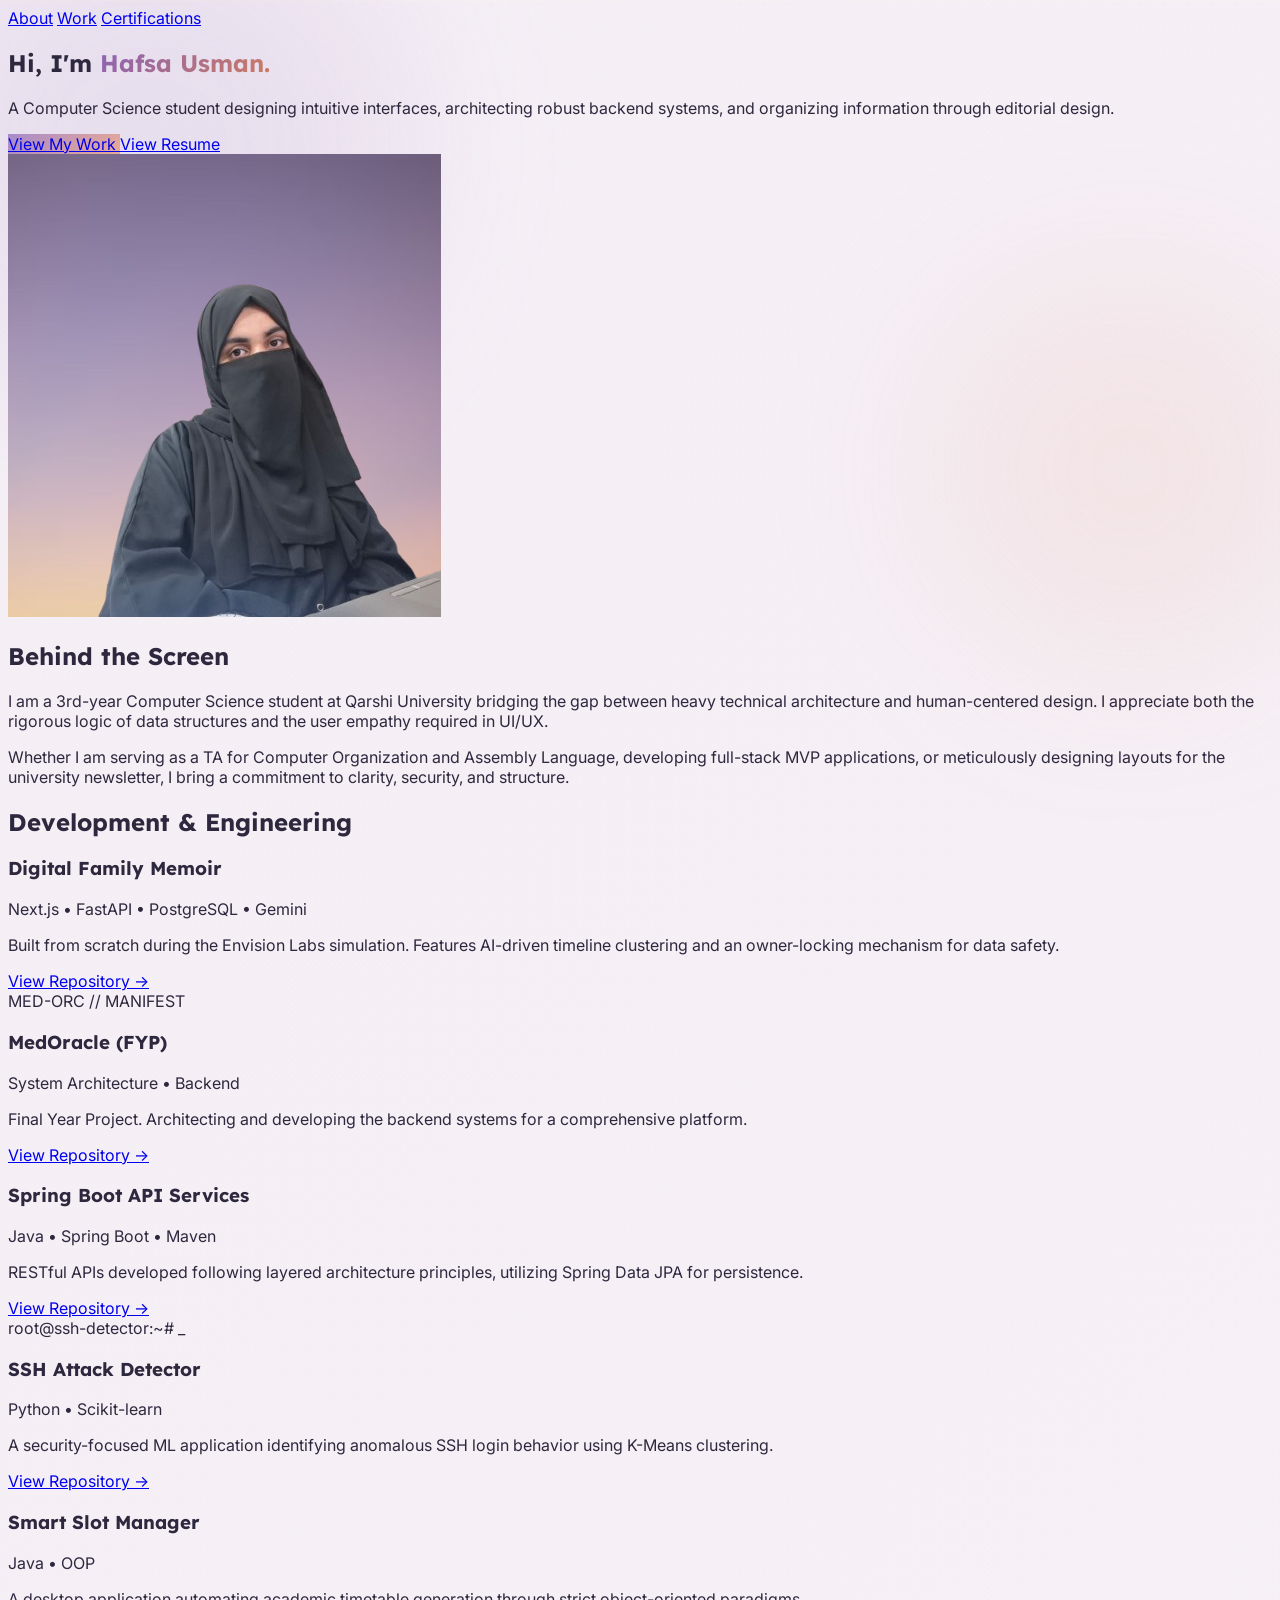
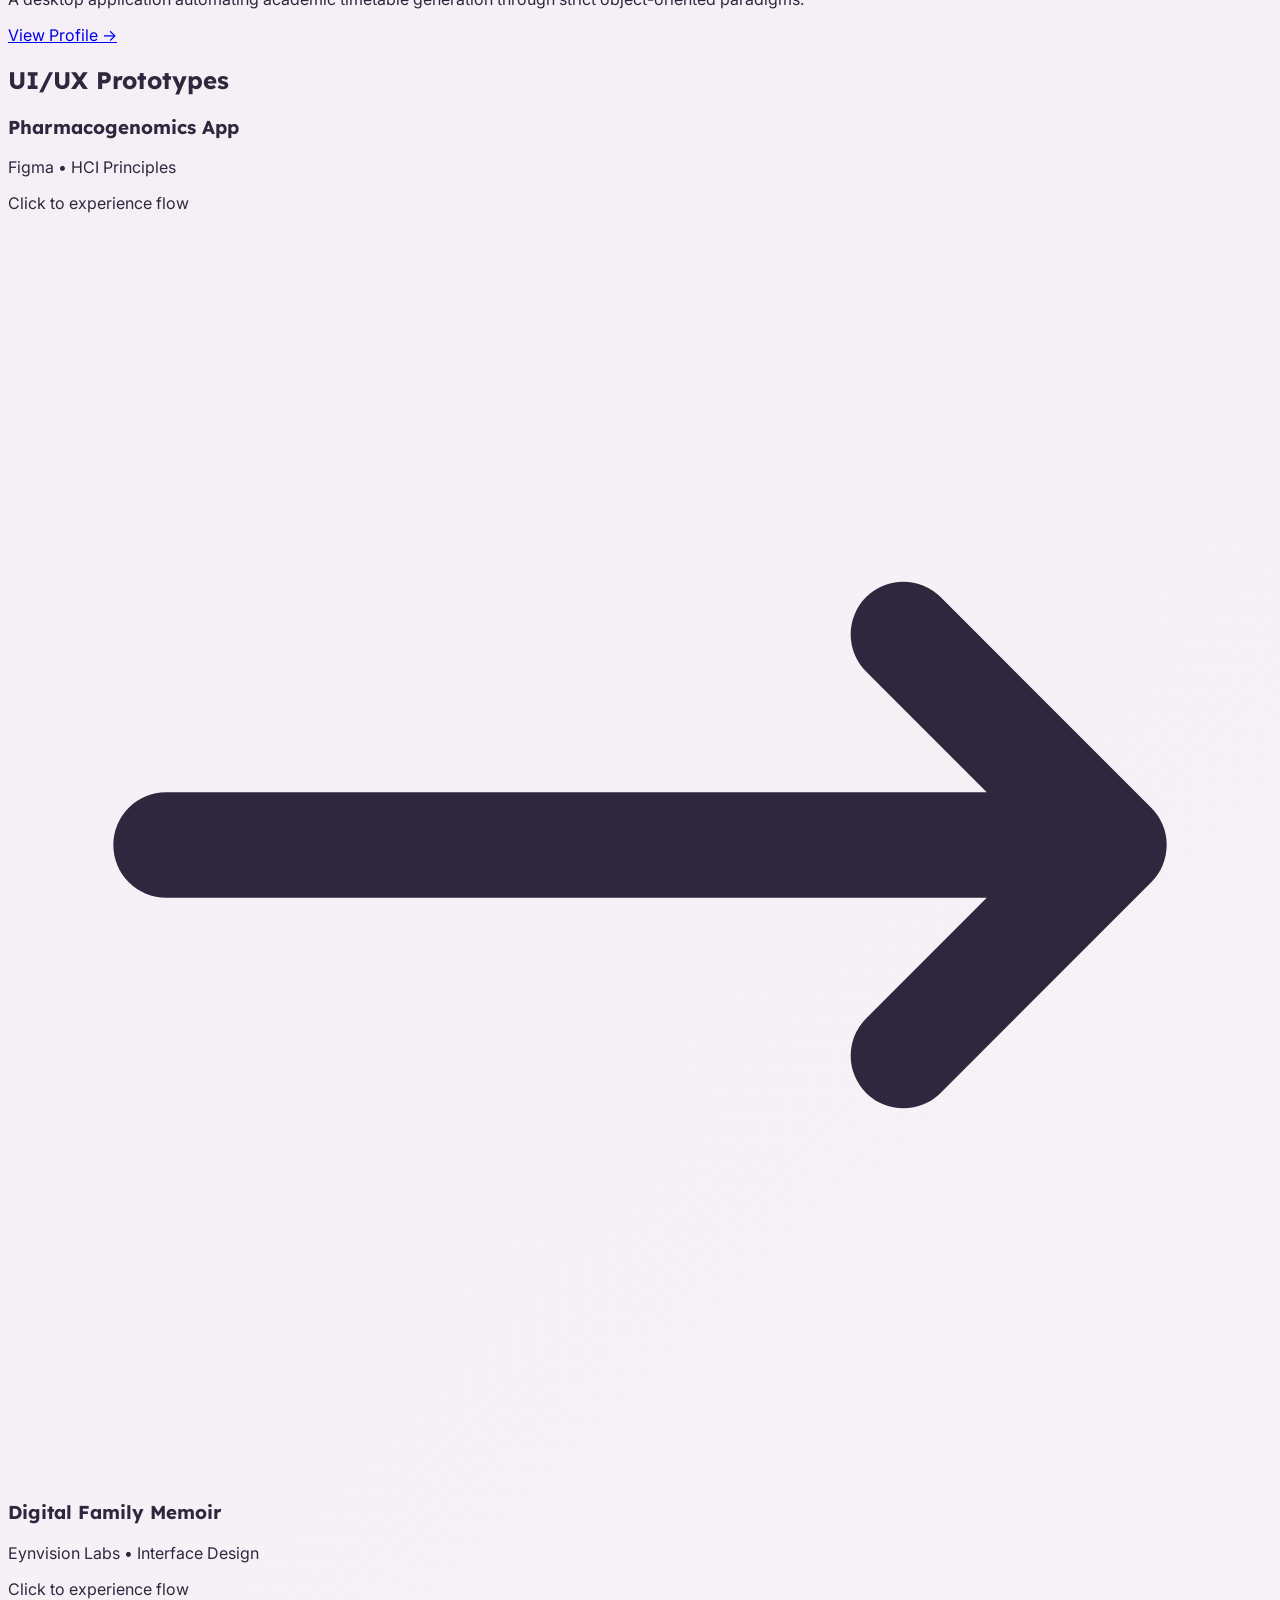
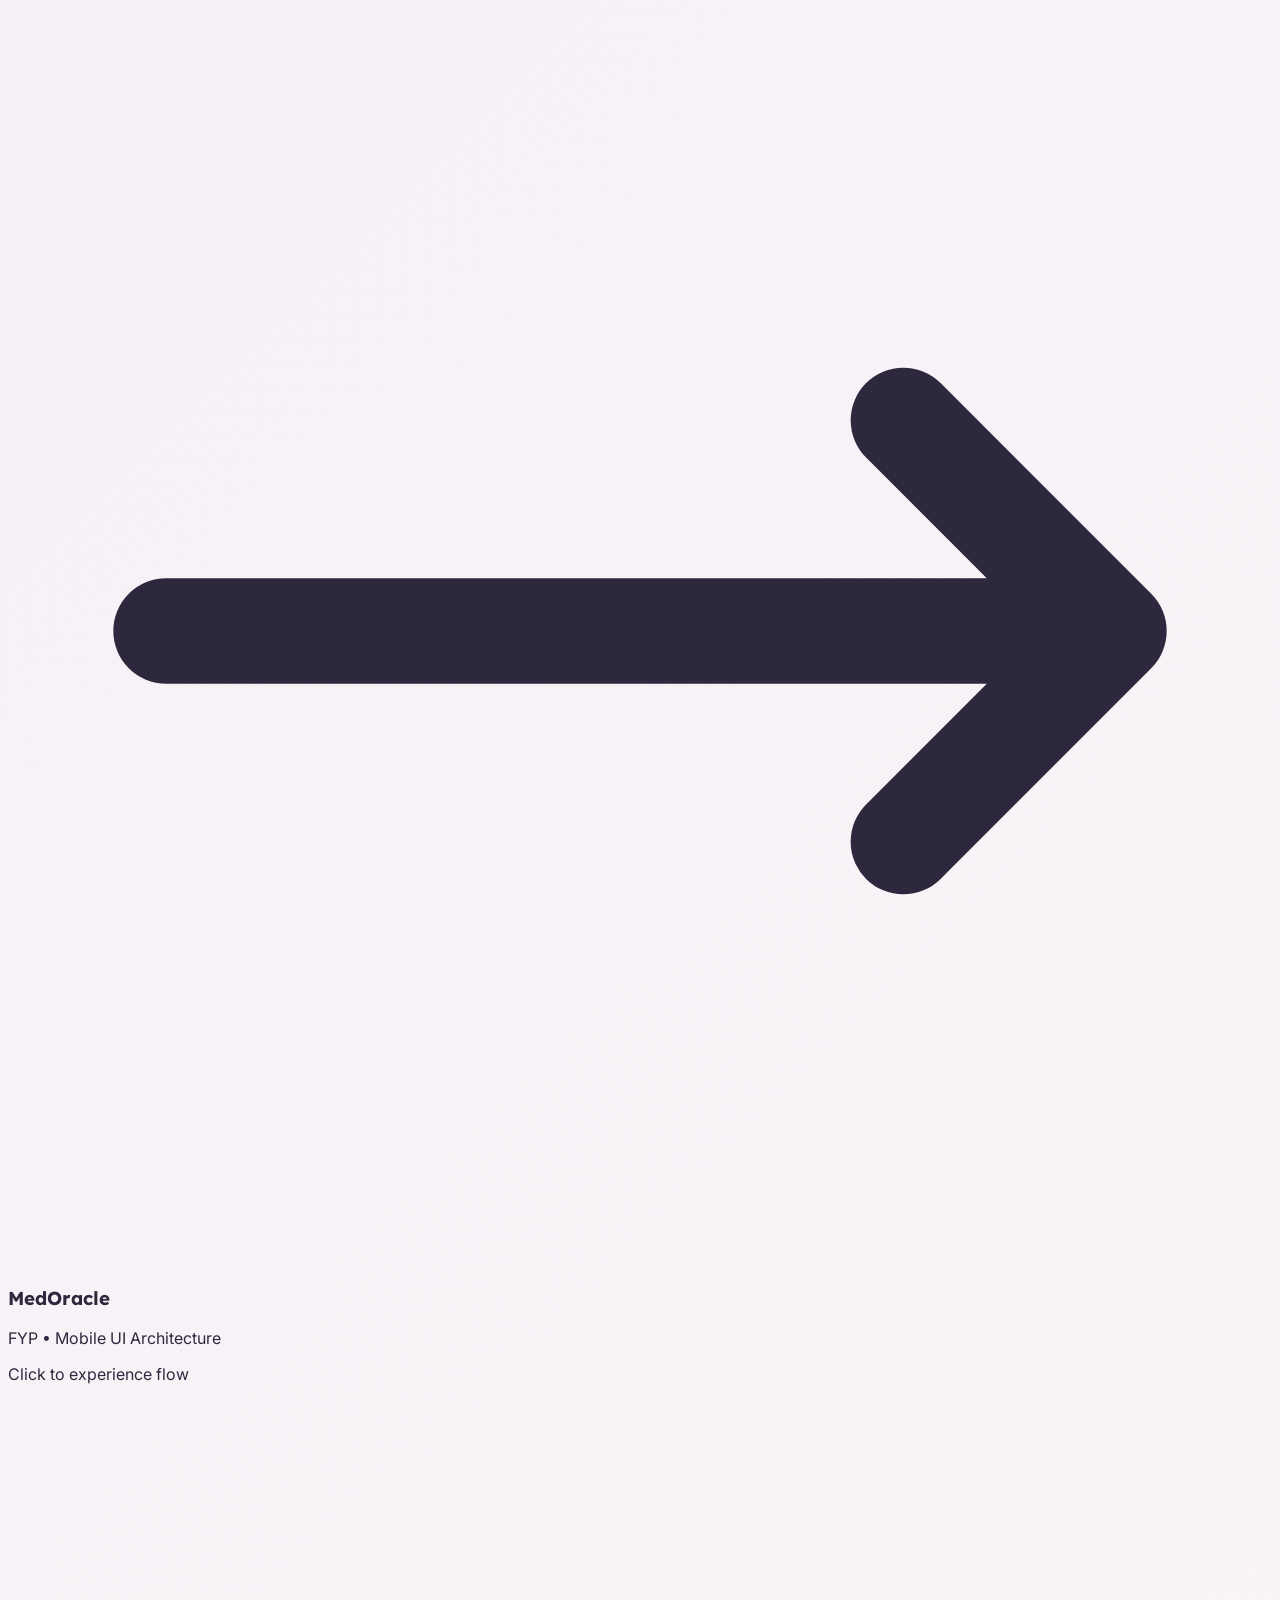
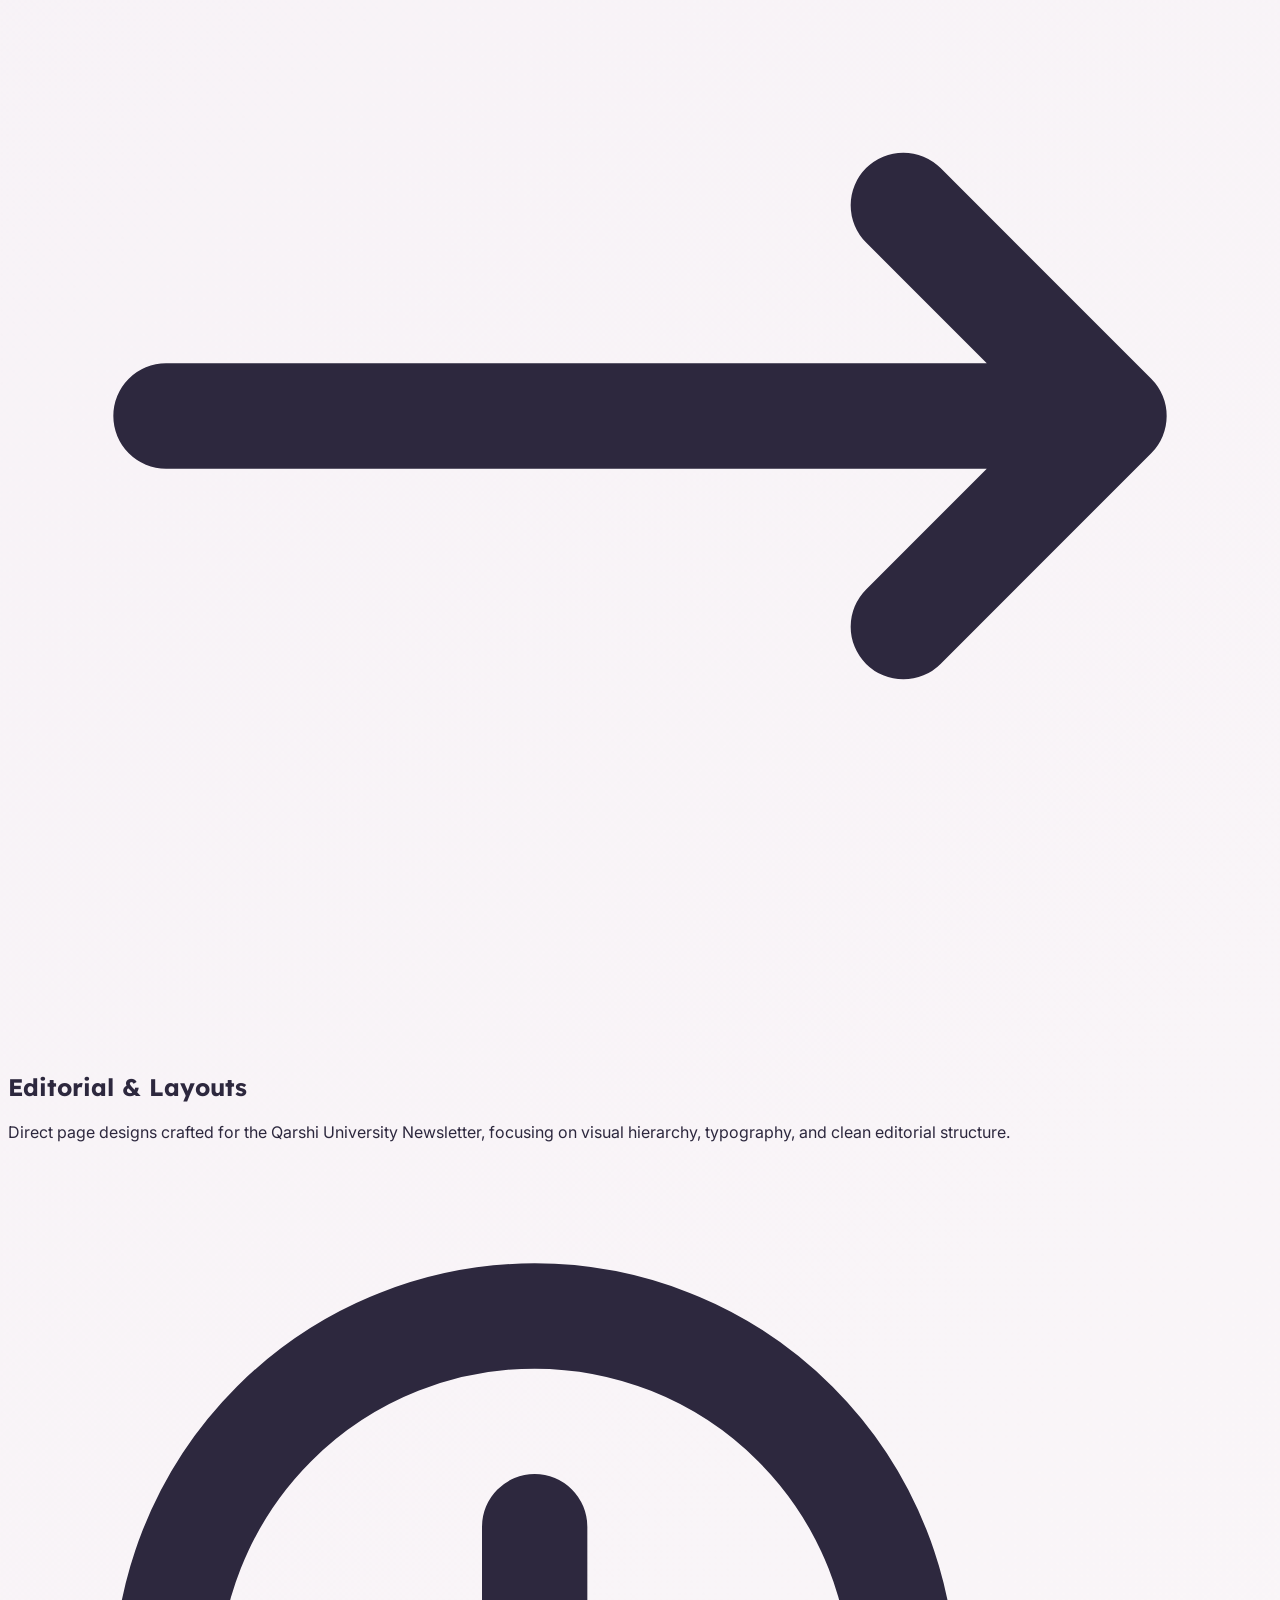
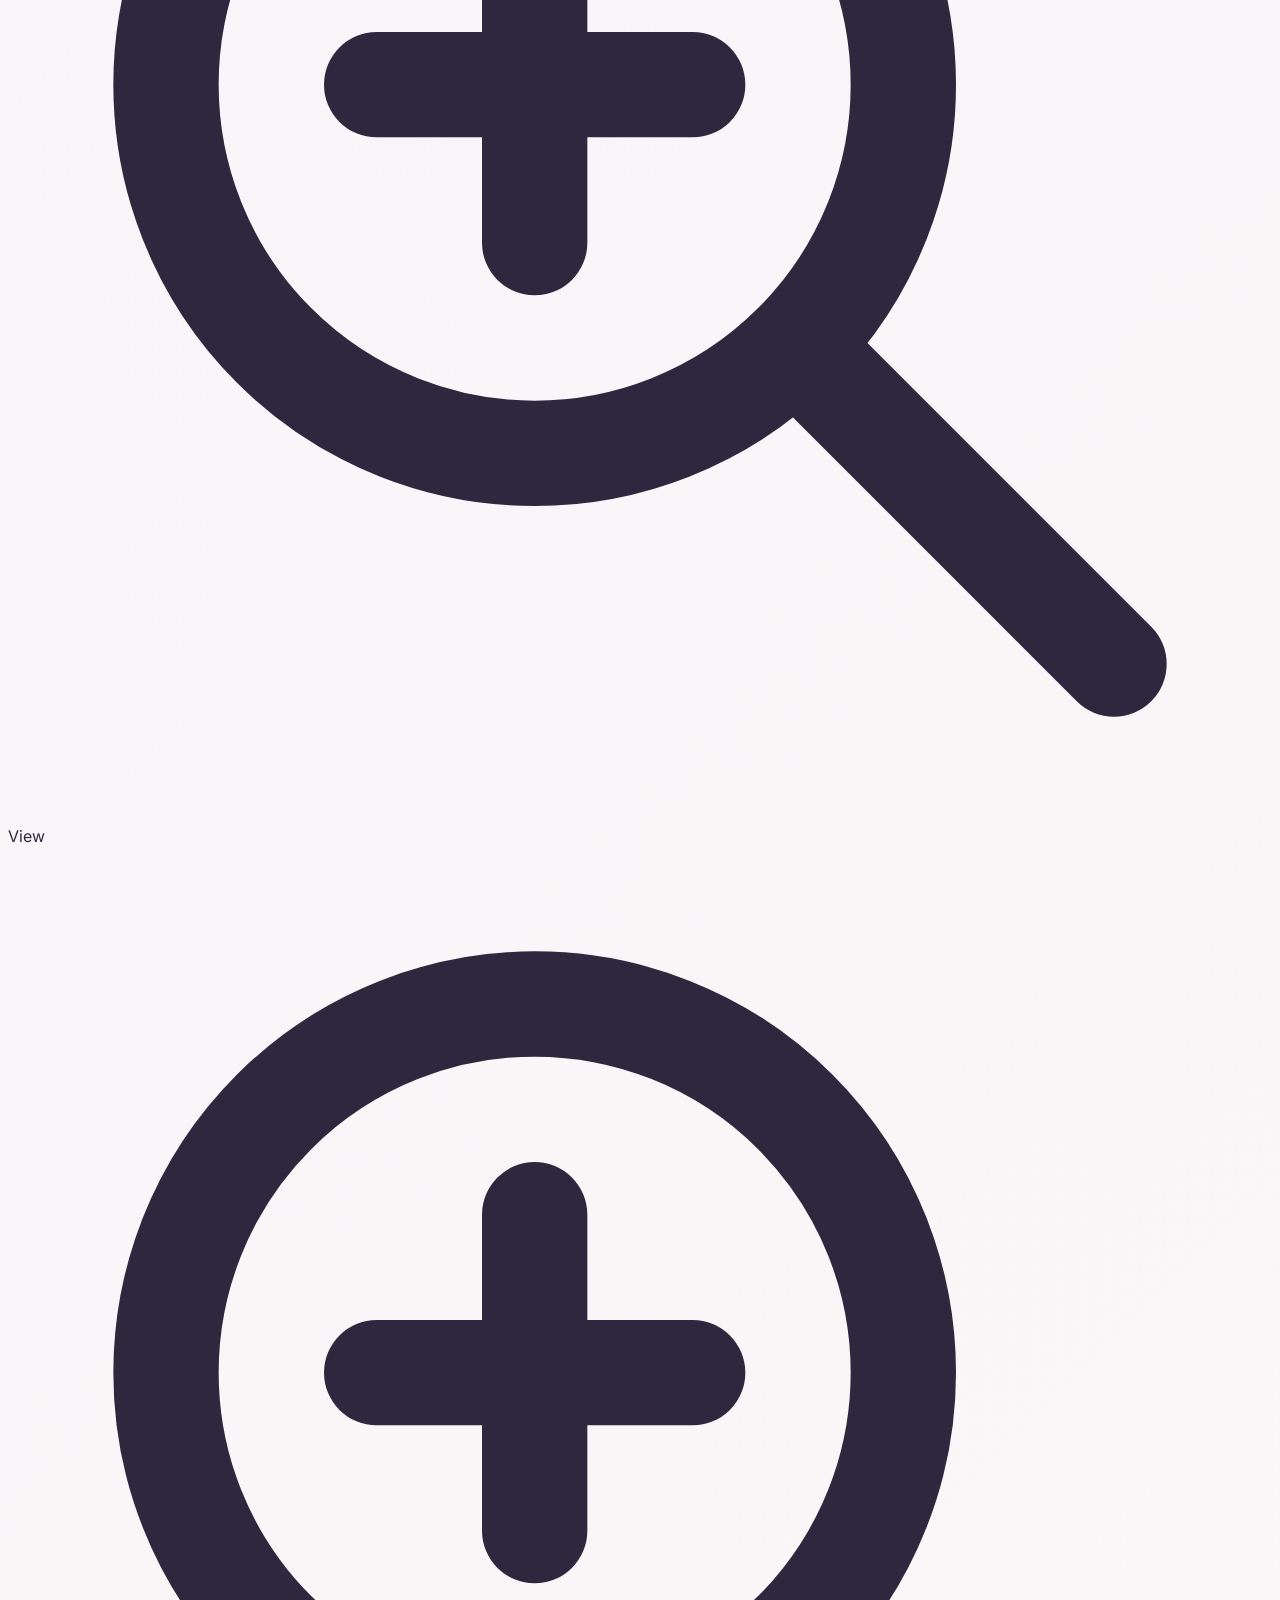
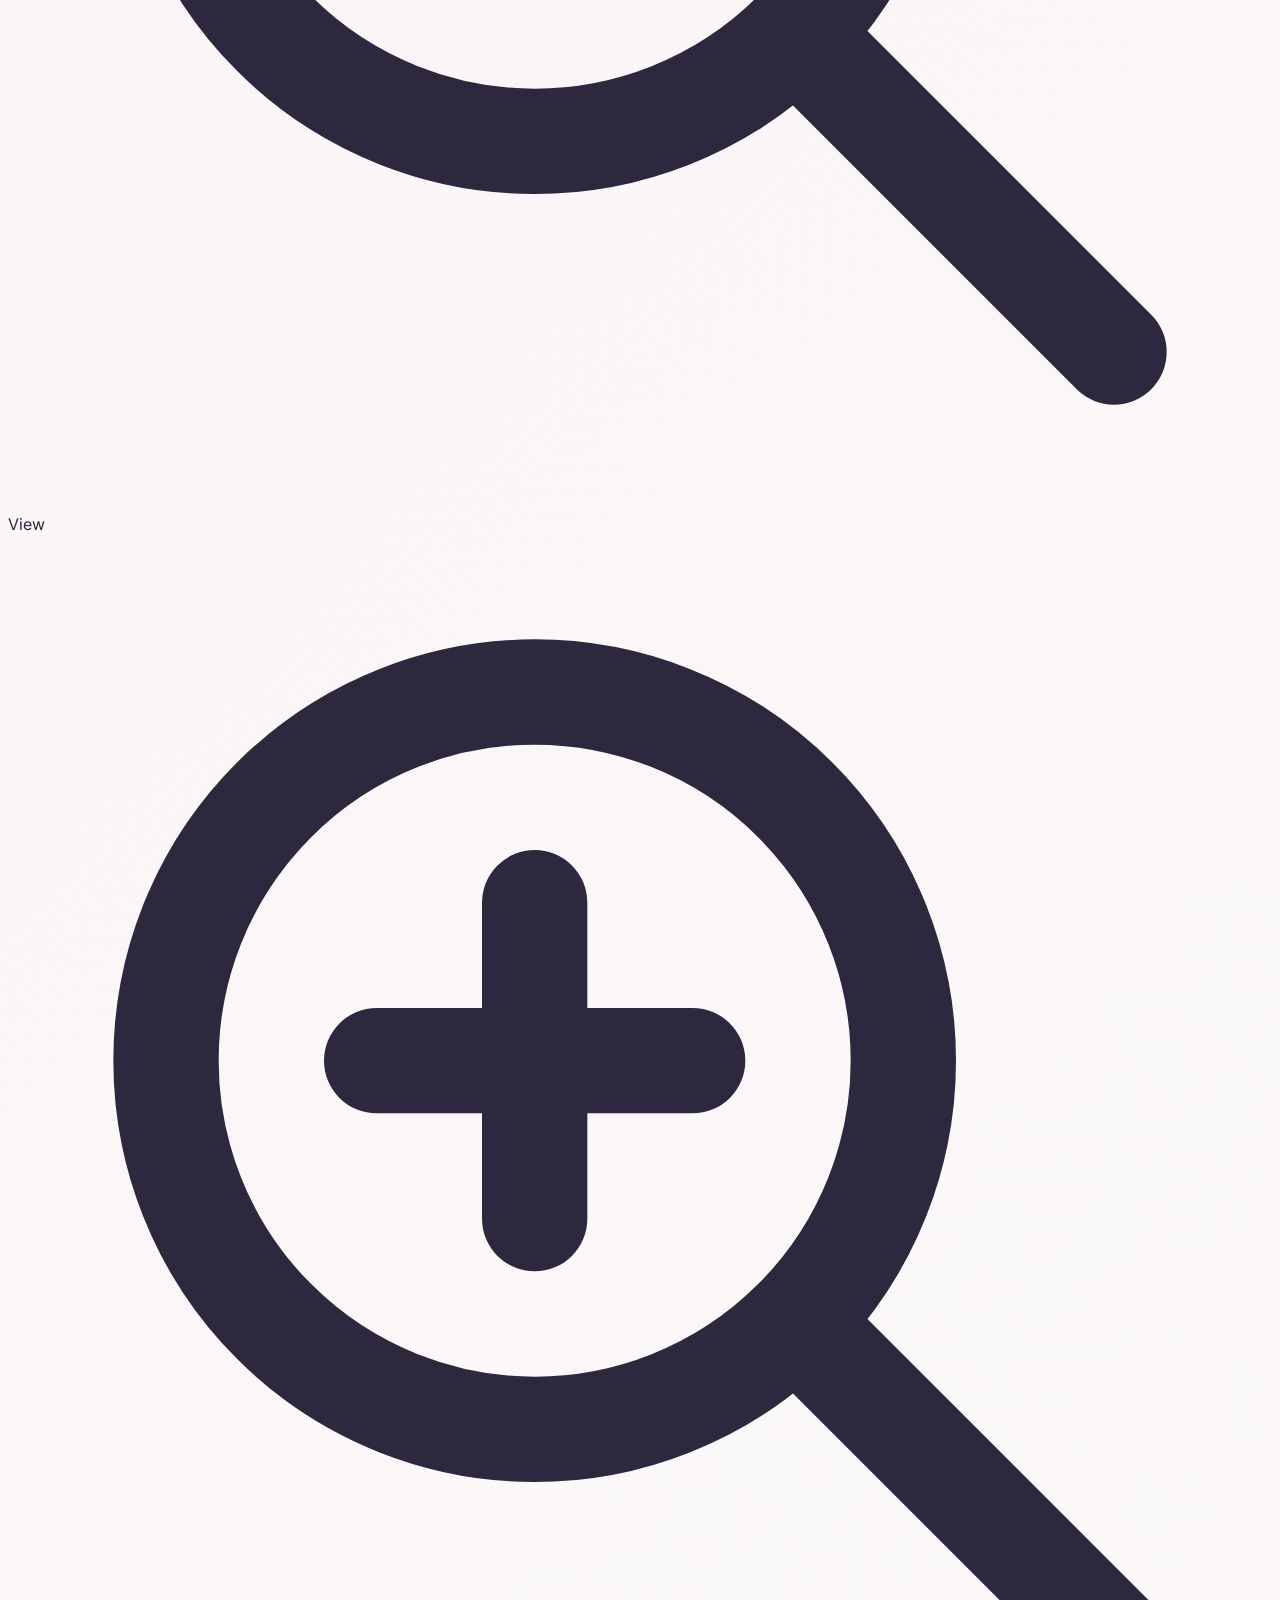
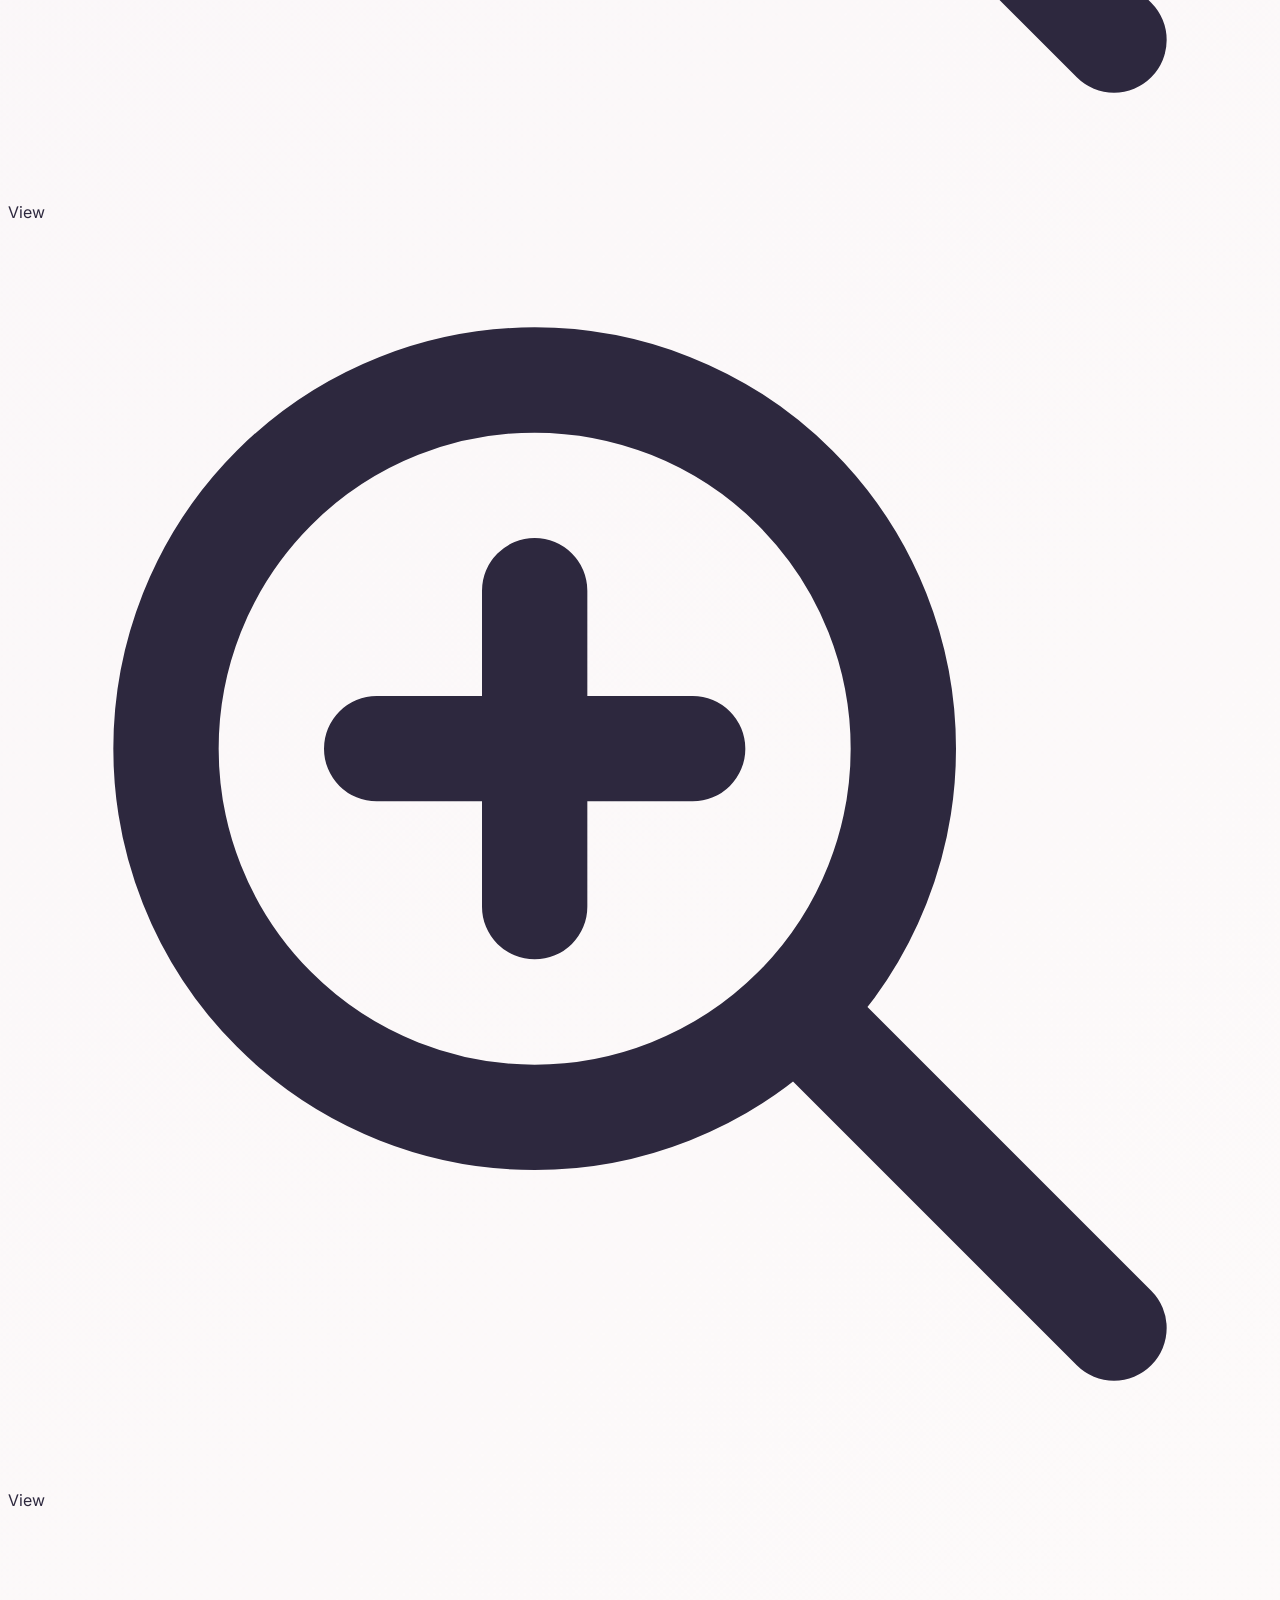
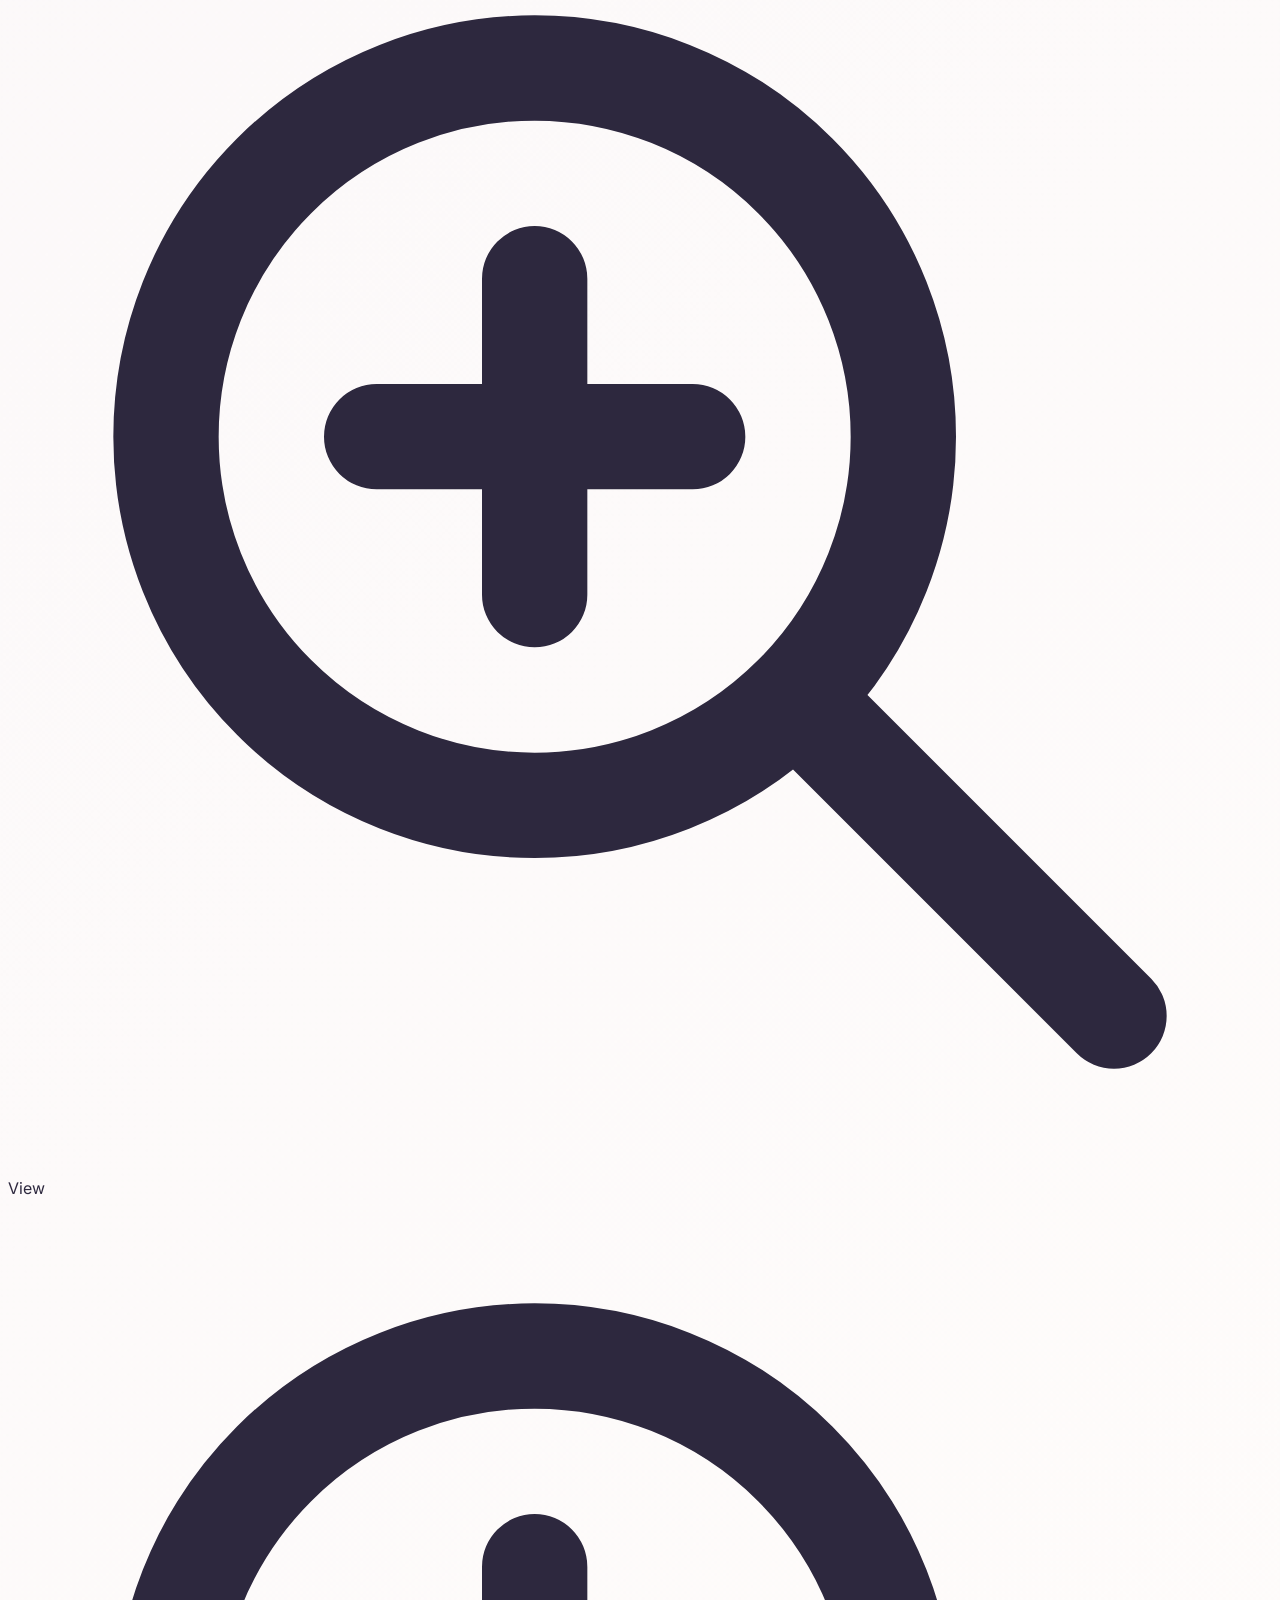
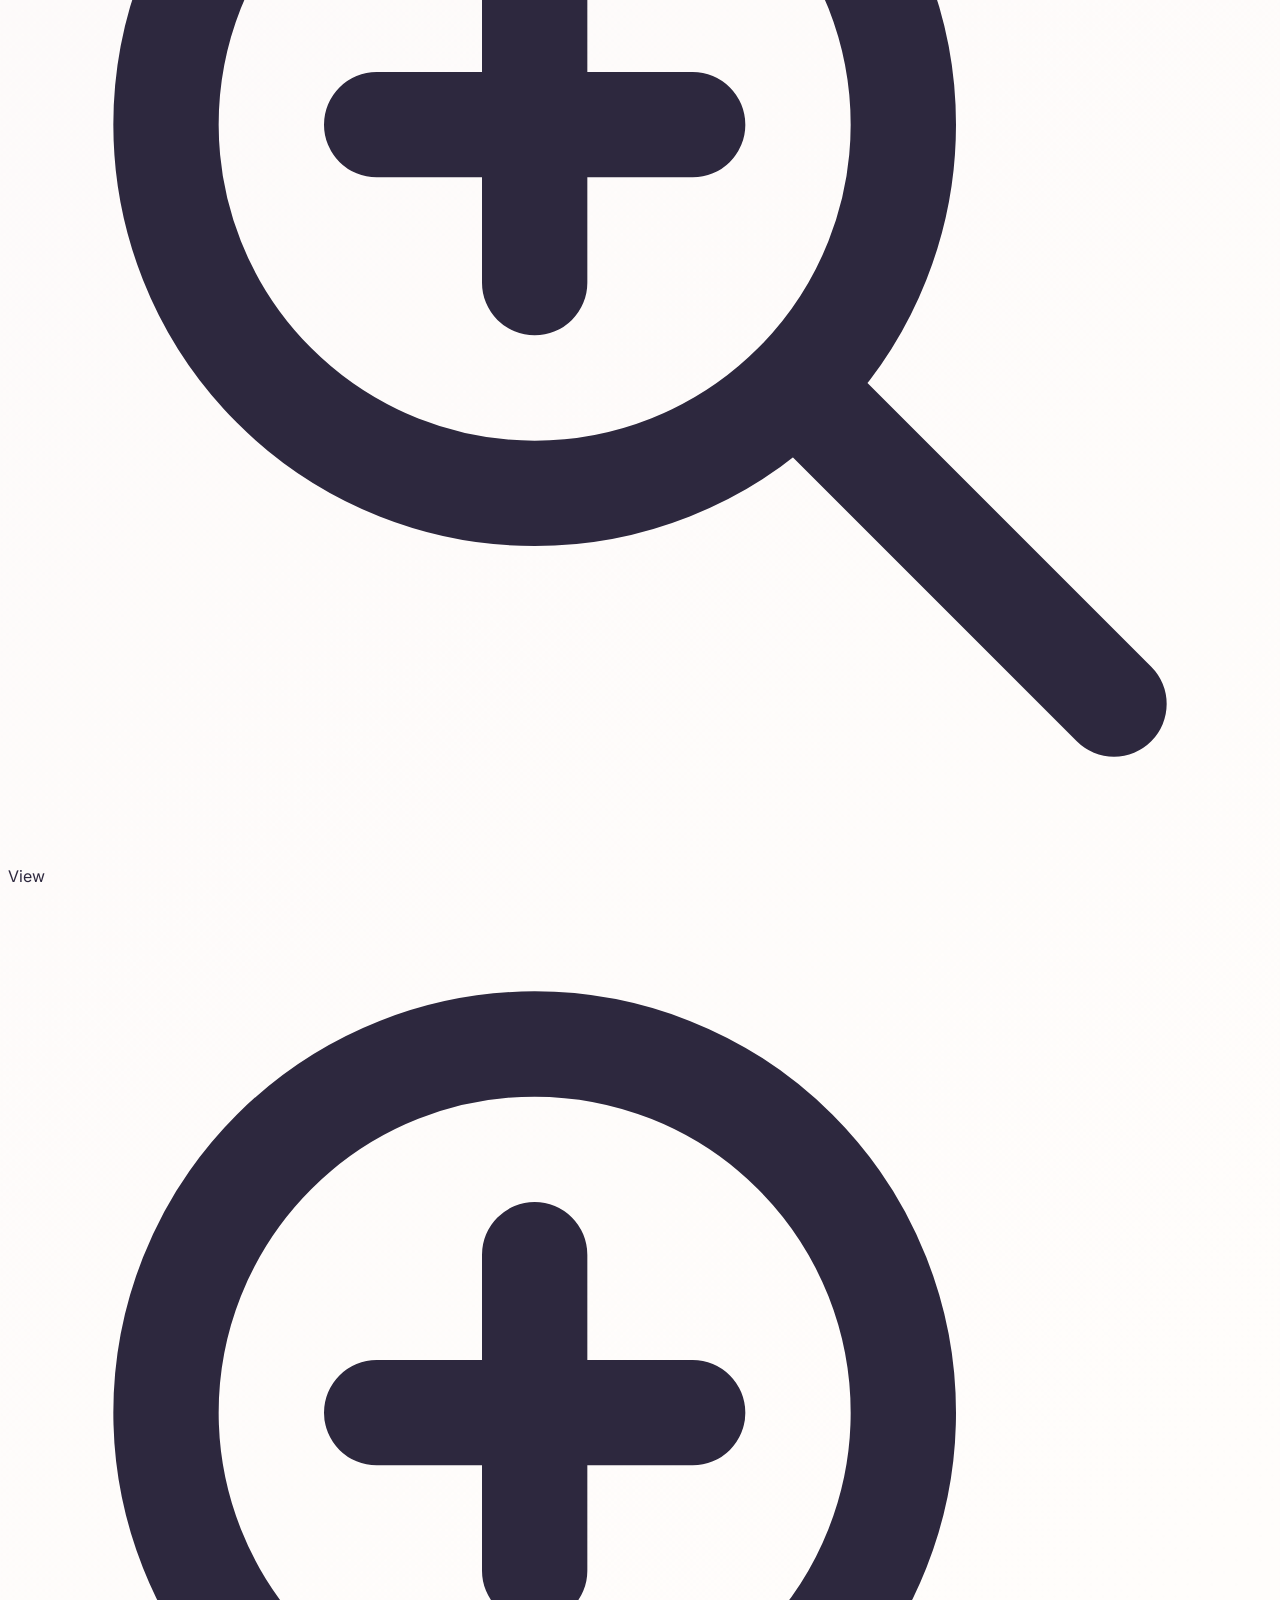
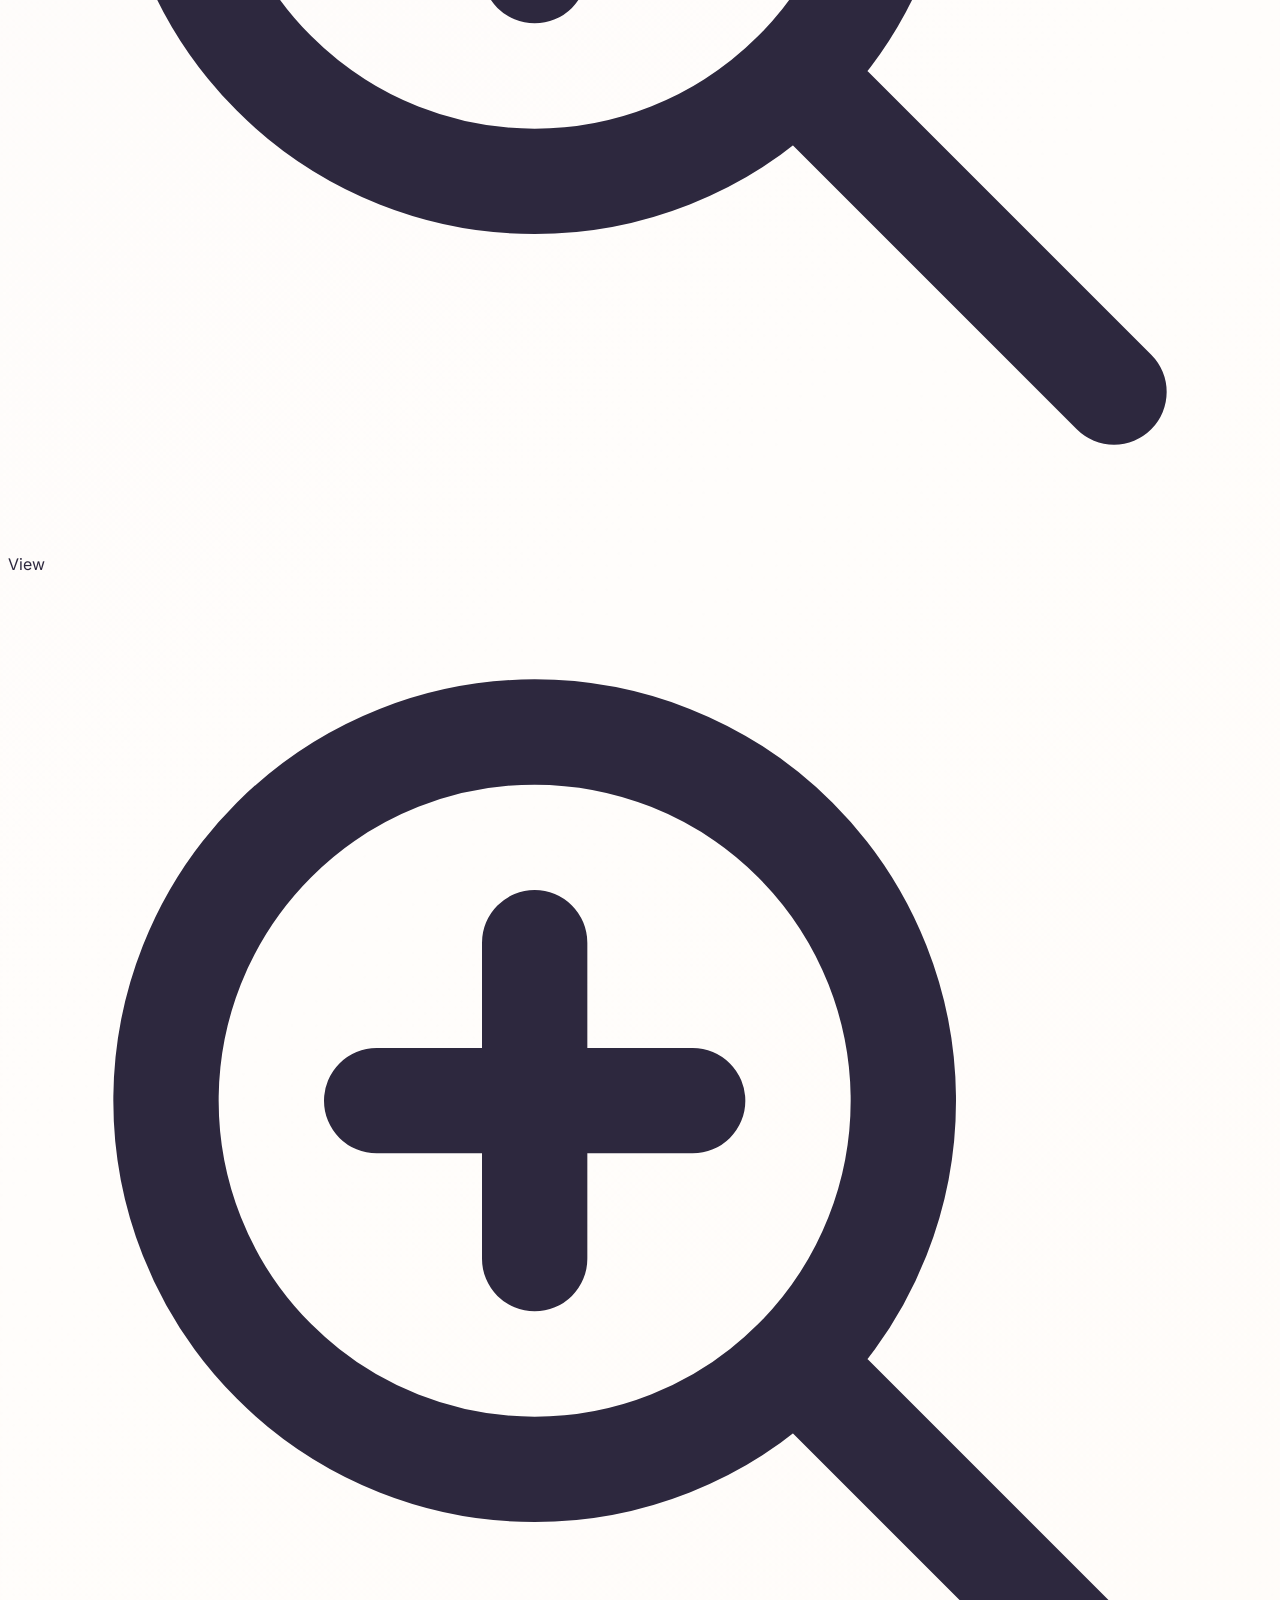
==== commit 1d589f81: "Added slide show under ui Ux part" ====
--- a/index.html
+++ b/index.html
@@ -181,7 +181,11 @@
             <div class="grid grid-cols-1 md:grid-cols-3 gap-8">
                 
                 <!-- Pharmacogenomics -->
-                <div onclick="openFlow('Pharmacogenomics App', ['pharmaco_1.png', 'pharmaco_2.png', 'pharmaco_3.png'])" 
+                <div onclick="openFlow('Pharmacogenomics App', [
+                    'https://images.unsplash.com/photo-1618761714954-0b8cd0026356?q=80&w=400&h=800&fit=crop', 
+                    'https://images.unsplash.com/photo-1611162617474-5b21e879e113?q=80&w=400&h=800&fit=crop', 
+                    'https://images.unsplash.com/photo-1551288049-bebda4e38f71?q=80&w=400&h=800&fit=crop'
+                ])" 
                      class="relative h-80 rounded-2xl overflow-hidden cursor-pointer group shadow-sm border border-[#DED6E8] bg-gradient-to-br from-[#F4EEF5] to-[#FDF3E9]">
                     <div class="absolute -top-20 -left-20 w-64 h-64 bg-[#A78BCA] rounded-full mix-blend-multiply filter blur-3xl opacity-30 group-hover:scale-110 transition-transform duration-700"></div>
                     <div class="absolute -bottom-20 -right-20 w-64 h-64 bg-[#EAA994] rounded-full mix-blend-multiply filter blur-3xl opacity-30 group-hover:scale-110 transition-transform duration-700"></div>
@@ -437,20 +441,33 @@
         <img id="modalImage" src="" alt="Full Resolution" class="max-w-full max-h-[90vh] object-contain rounded-md shadow-2xl scale-95 transition-transform duration-300" />
     </div>
 
-    <div id="flowModal" class="fixed inset-0 z-[60] hidden bg-[#0A0810] flex flex-col opacity-0 transition-opacity duration-500">
-        <div class="flex justify-between items-center p-6 text-white border-b border-white/10 shrink-0">
-            <div class="flex items-center gap-4">
-                <h3 id="flowTitle" class="text-xl font-bold font-lexend tracking-wide text-white drop-shadow-md"></h3>
-                <span class="text-xs font-medium bg-white/10 px-3 py-1 rounded-full text-white/70">Scroll horizontally to view flow</span>
-            </div>
-            <button onclick="closeFlow()" class="hover:text-[#EAA994] transition-colors flex items-center gap-2 text-sm font-medium">
-                Close Experience <svg class="w-8 h-8" fill="none" stroke="currentColor" viewBox="0 0 24 24"><path stroke-linecap="round" stroke-linejoin="round" stroke-width="2" d="M6 18L18 6M6 6l12 12"></path></svg>
+    <!-- Pure Slideshow Modal -->
+    <div id="flowModal" class="fixed inset-0 z-[60] hidden bg-[#1A1525]/95 backdrop-blur-md flex flex-col opacity-0 transition-opacity duration-500">
+        
+        <!-- Header: Title & Close -->
+        <div class="flex justify-between items-center p-6 w-full absolute top-0 z-20 bg-gradient-to-b from-[#0A0810] to-transparent">
+            <h3 id="flowTitle" class="text-2xl font-bold font-lexend text-white drop-shadow-md"></h3>
+            <button onclick="closeFlow()" class="text-white hover:text-[#EAA994] transition-colors flex items-center gap-2 text-sm font-medium bg-white/10 px-5 py-2.5 rounded-full hover:bg-white/20 backdrop-blur-sm">
+                Close <svg class="w-5 h-5" fill="none" stroke="currentColor" viewBox="0 0 24 24"><path stroke-linecap="round" stroke-linejoin="round" stroke-width="2" d="M6 18L18 6M6 6l12 12"></path></svg>
             </button>
         </div>
-        <div id="flowContainer" class="flex-1 overflow-x-auto overflow-y-hidden flex items-center gap-12 p-12 snap-x snap-mandatory hide-scrollbar"></div>
+
+        <!-- Slideshow Container -->
+        <div class="flex-1 w-full h-full flex items-center justify-center pt-16">
+            <div id="flowContainer" class="w-full h-[85vh] flex overflow-x-auto snap-x snap-mandatory hide-scrollbar items-center gap-12 px-[10vw] scroll-smooth">
+                <!-- Images injected here -->
+            </div>
+        </div>
+
+        <!-- Scroll Indicator -->
+        <div class="absolute bottom-8 left-1/2 -translate-x-1/2 text-white/70 text-sm font-medium flex items-center gap-2 bg-[#0A0810]/50 px-6 py-2.5 rounded-full backdrop-blur-md pointer-events-none">
+            <svg class="w-5 h-5 animate-pulse" fill="none" stroke="currentColor" viewBox="0 0 24 24"><path stroke-linecap="round" stroke-linejoin="round" stroke-width="2" d="M14 5l7 7m0 0l-7 7m7-7H3"></path></svg>
+            Slide horizontally
+        </div>
     </div>
 
     <script>
+        // Static Image Modal
         function openModal(imageSrc) {
             const modal = document.getElementById('imageModal');
             const modalImg = document.getElementById('modalImage');
@@ -465,29 +482,33 @@
             setTimeout(() => { modal.classList.add('hidden'); document.body.style.overflow = 'auto'; }, 300);
         }
 
+        // Slideshow Modal Logic
         function openFlow(title, imageArray) {
             const modal = document.getElementById('flowModal');
             document.getElementById('flowTitle').innerText = title;
             const container = document.getElementById('flowContainer');
             container.innerHTML = ''; 
+            
             imageArray.forEach(imgSrc => {
-                const wrapper = document.createElement('div');
-                wrapper.className = 'h-full shrink-0 snap-center flex items-center justify-center';
                 const img = document.createElement('img');
                 img.src = imgSrc;
-                img.className = 'max-h-full w-auto object-contain drop-shadow-[0_20px_50px_rgba(0,0,0,0.5)] rounded-3xl border border-white/5';
-                wrapper.appendChild(img);
-                container.appendChild(wrapper);
+                // Pure slide sizing: auto width, fixed height, snapping to center
+                img.className = 'h-full w-auto max-w-[80vw] object-contain shrink-0 snap-center rounded-xl shadow-2xl border border-white/10 bg-[#0A0810]/50';
+                container.appendChild(img);
             });
+            
             modal.classList.remove('hidden');
-            setTimeout(() => modal.classList.remove('opacity-0'), 10);
+            setTimeout(() => { modal.classList.remove('opacity-0'); }, 10);
             document.body.style.overflow = 'hidden';
         }
+        
         function closeFlow() {
             const modal = document.getElementById('flowModal');
             modal.classList.add('opacity-0');
             setTimeout(() => { modal.classList.add('hidden'); document.body.style.overflow = 'auto'; }, 500);
         }
+        
+        // Escape key closes modals
         document.addEventListener('keydown', function(e) {
             if (e.key === 'Escape') { closeModal(); closeFlow(); }
         });
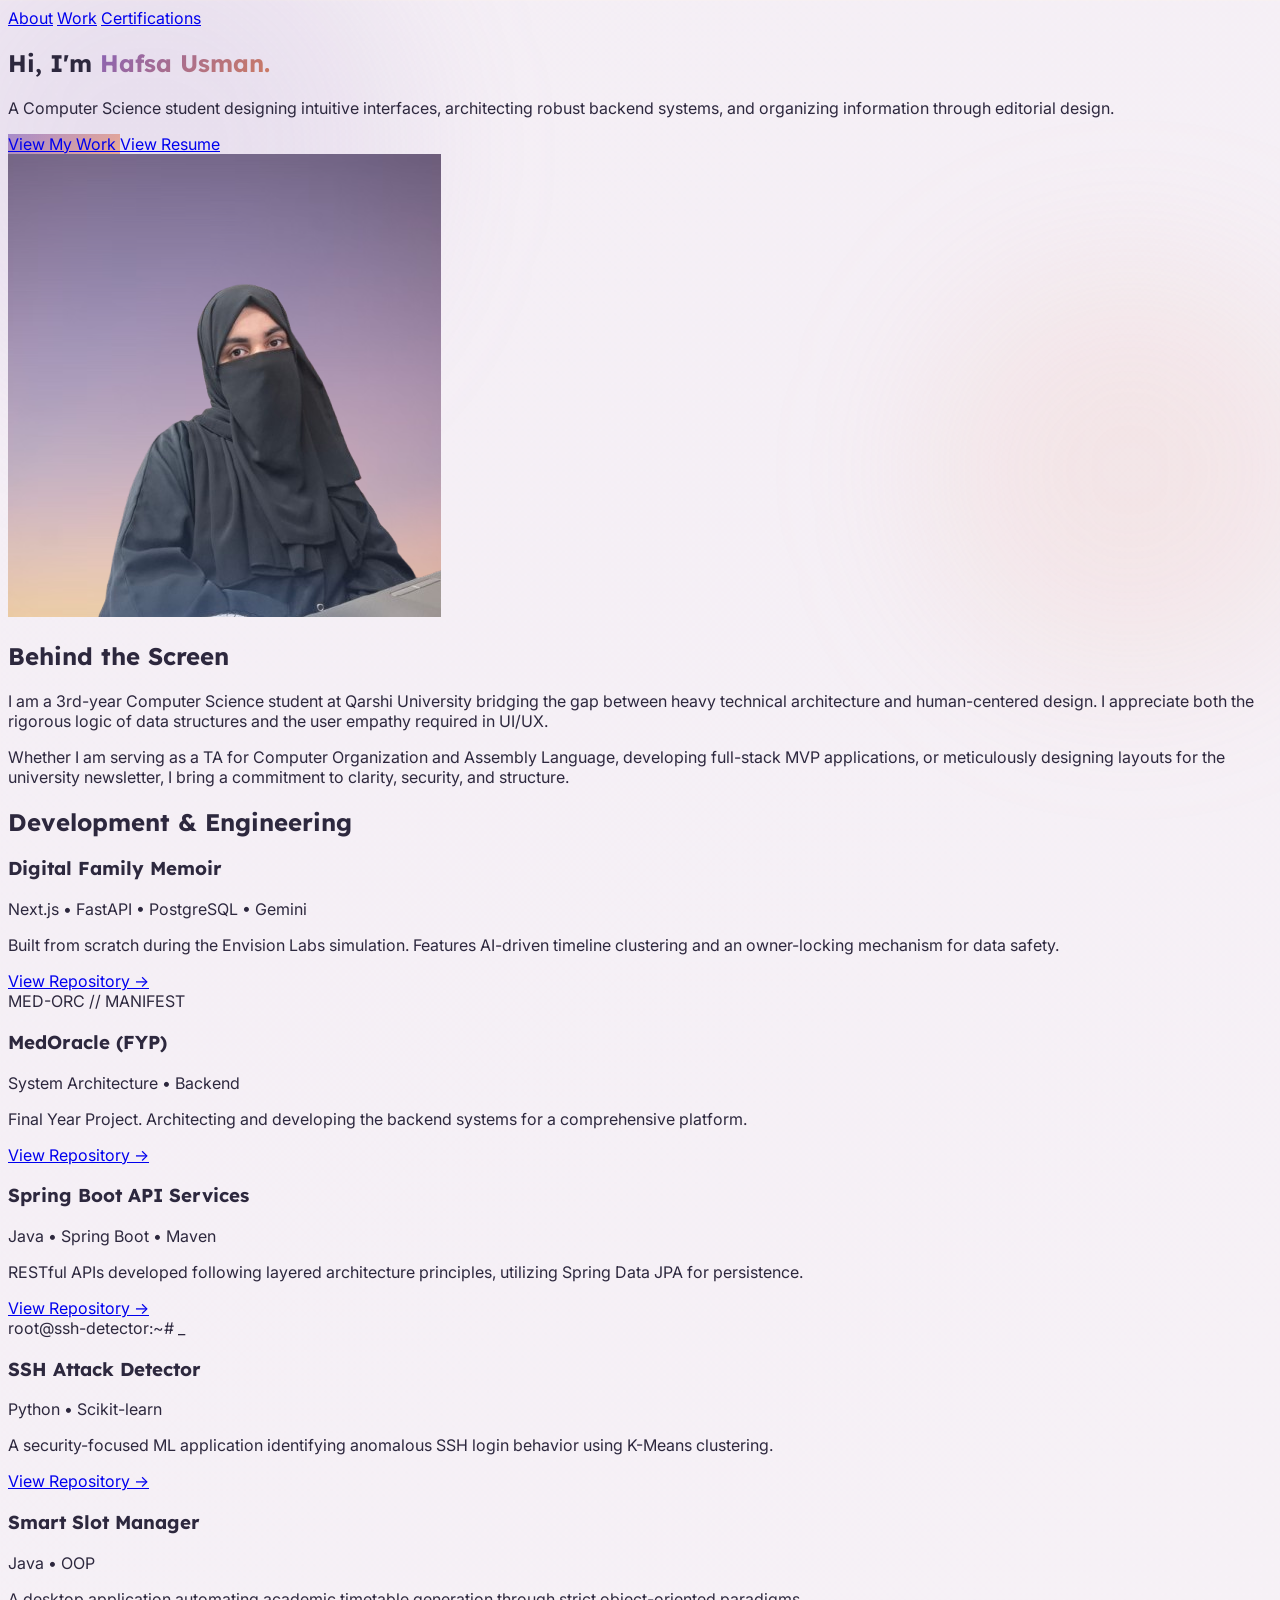
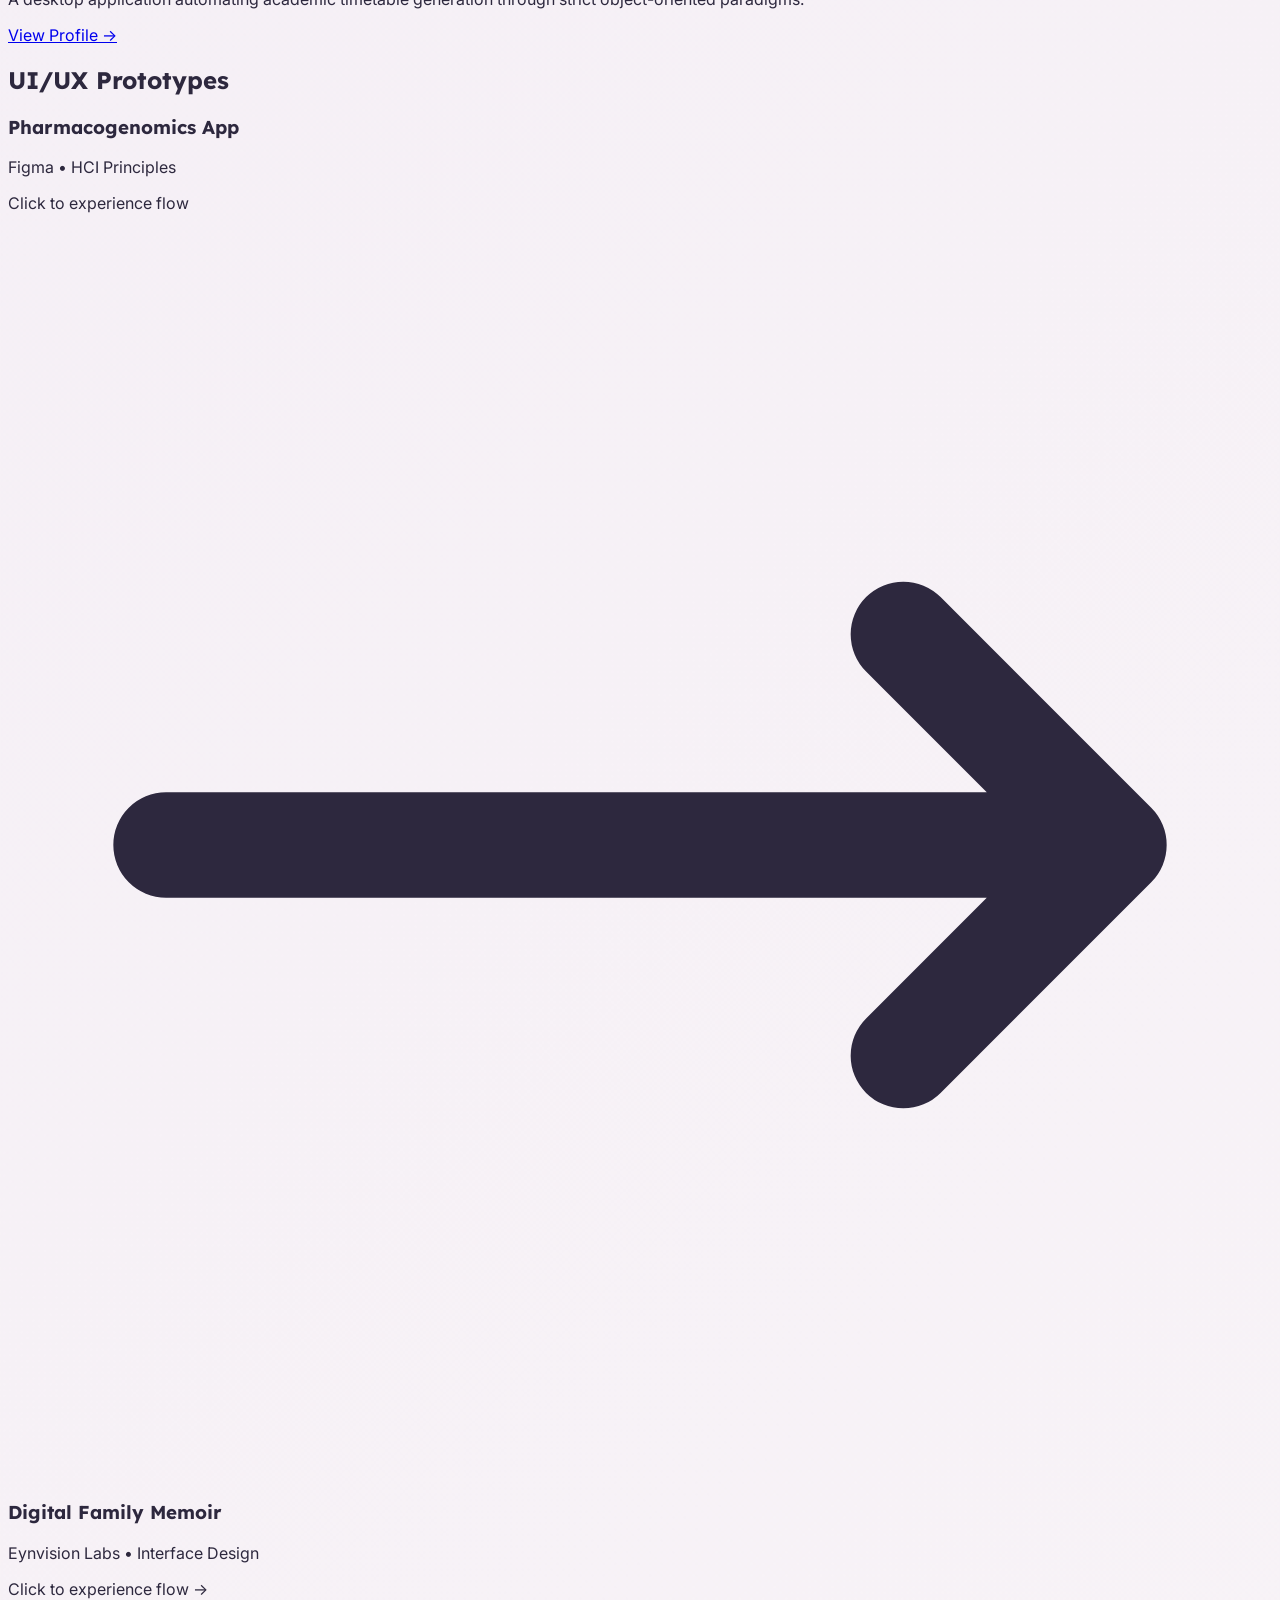
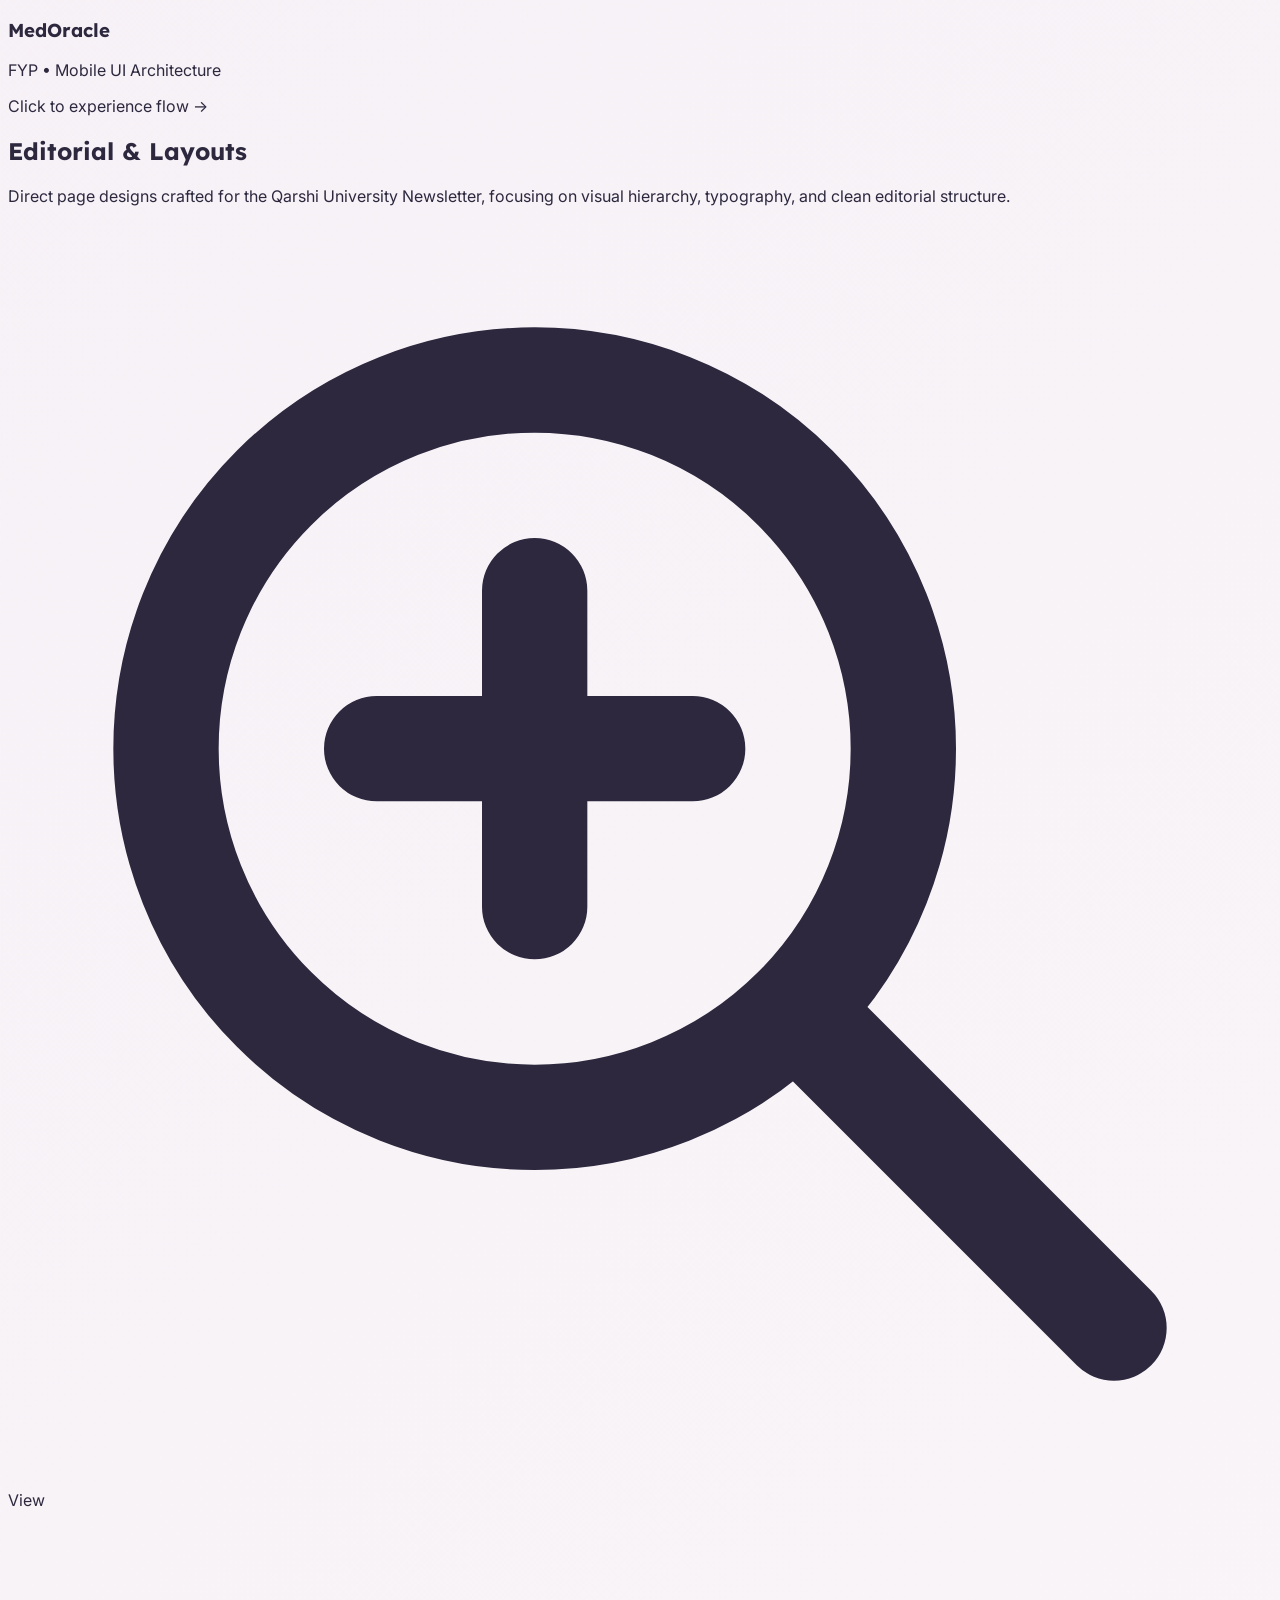
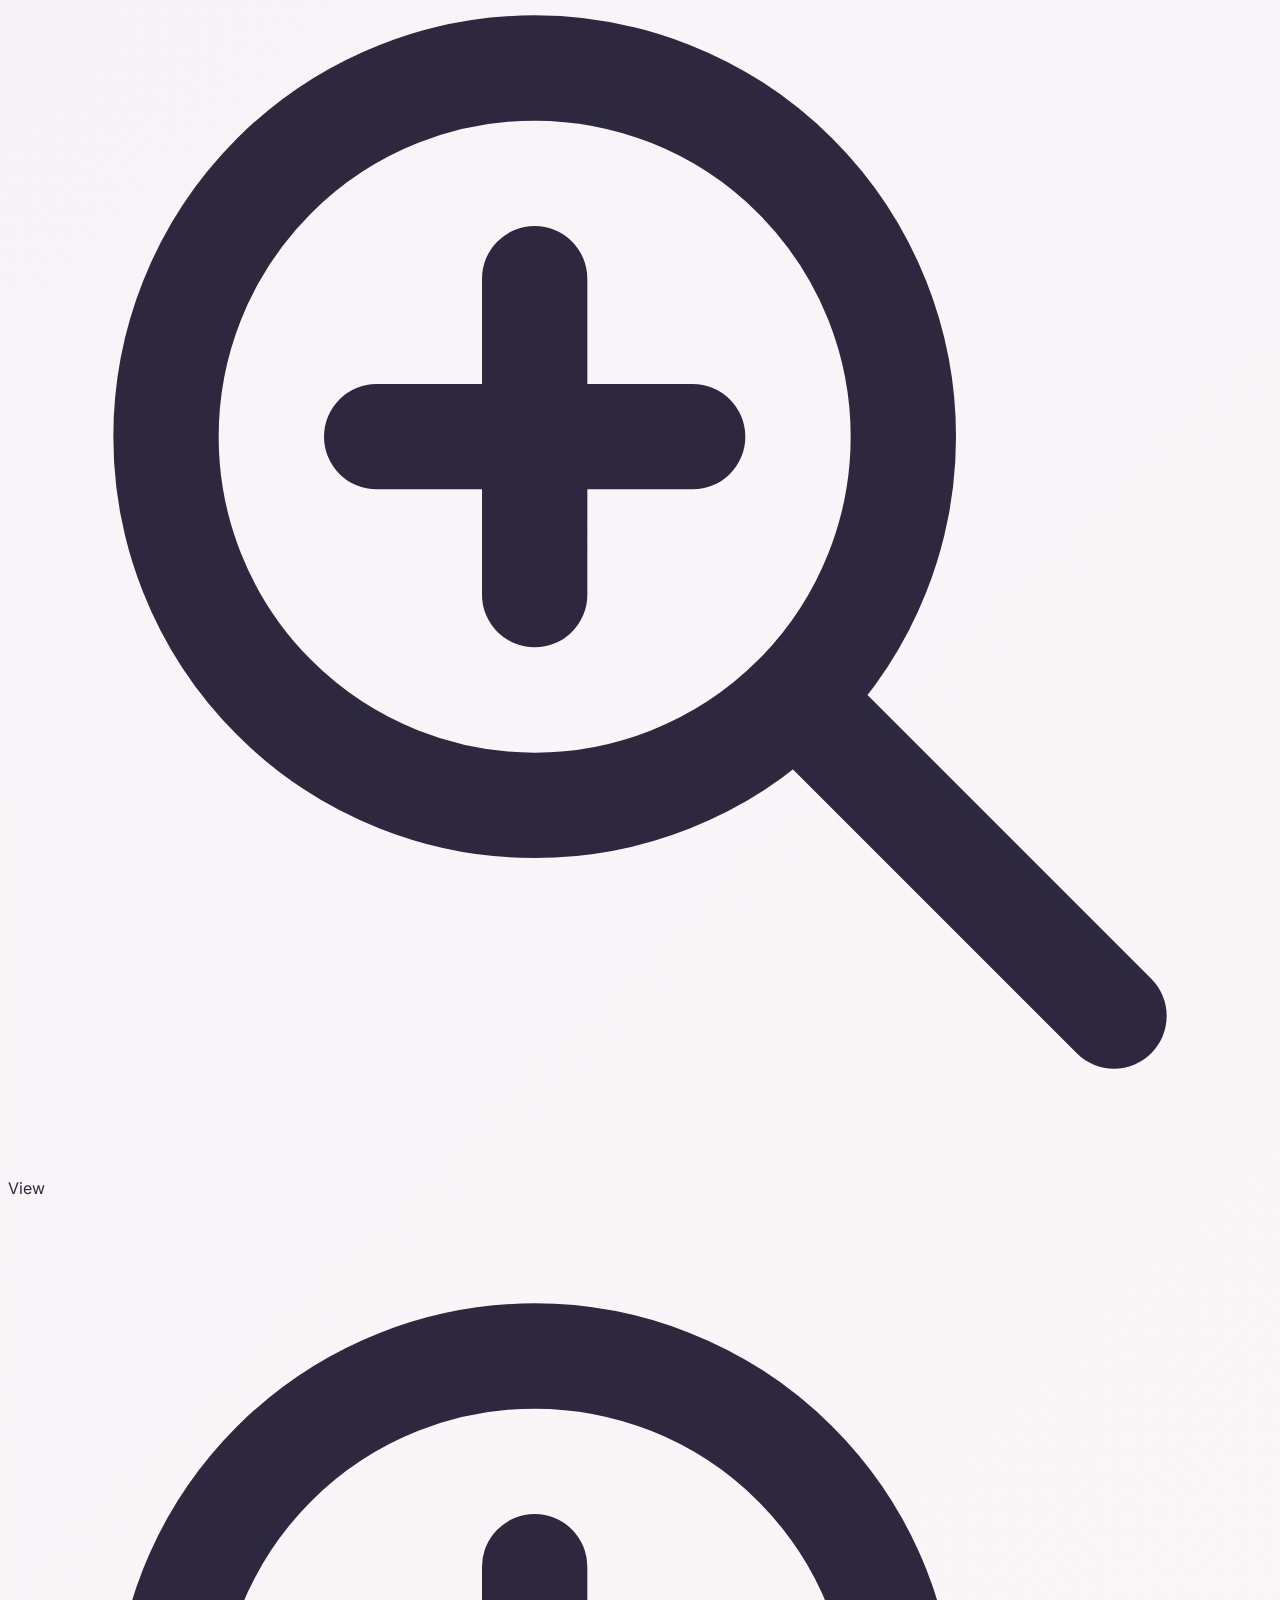
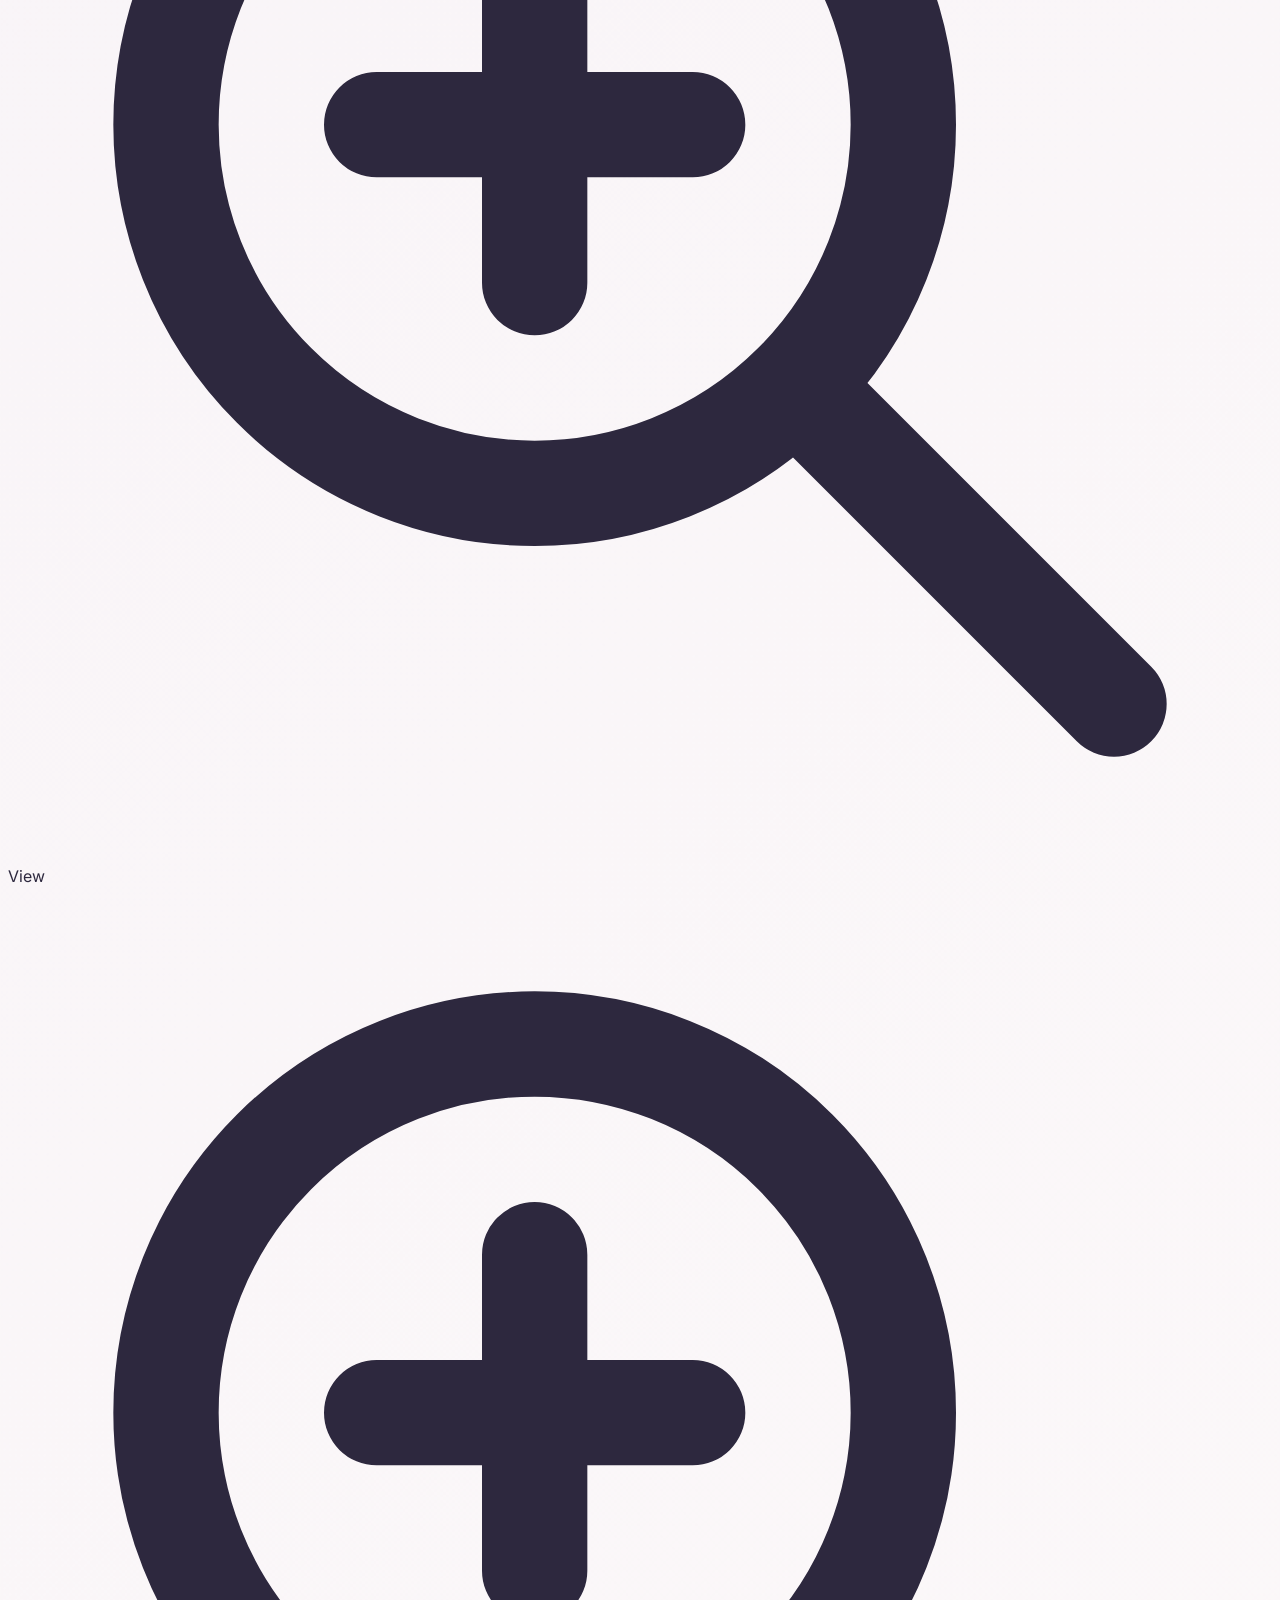
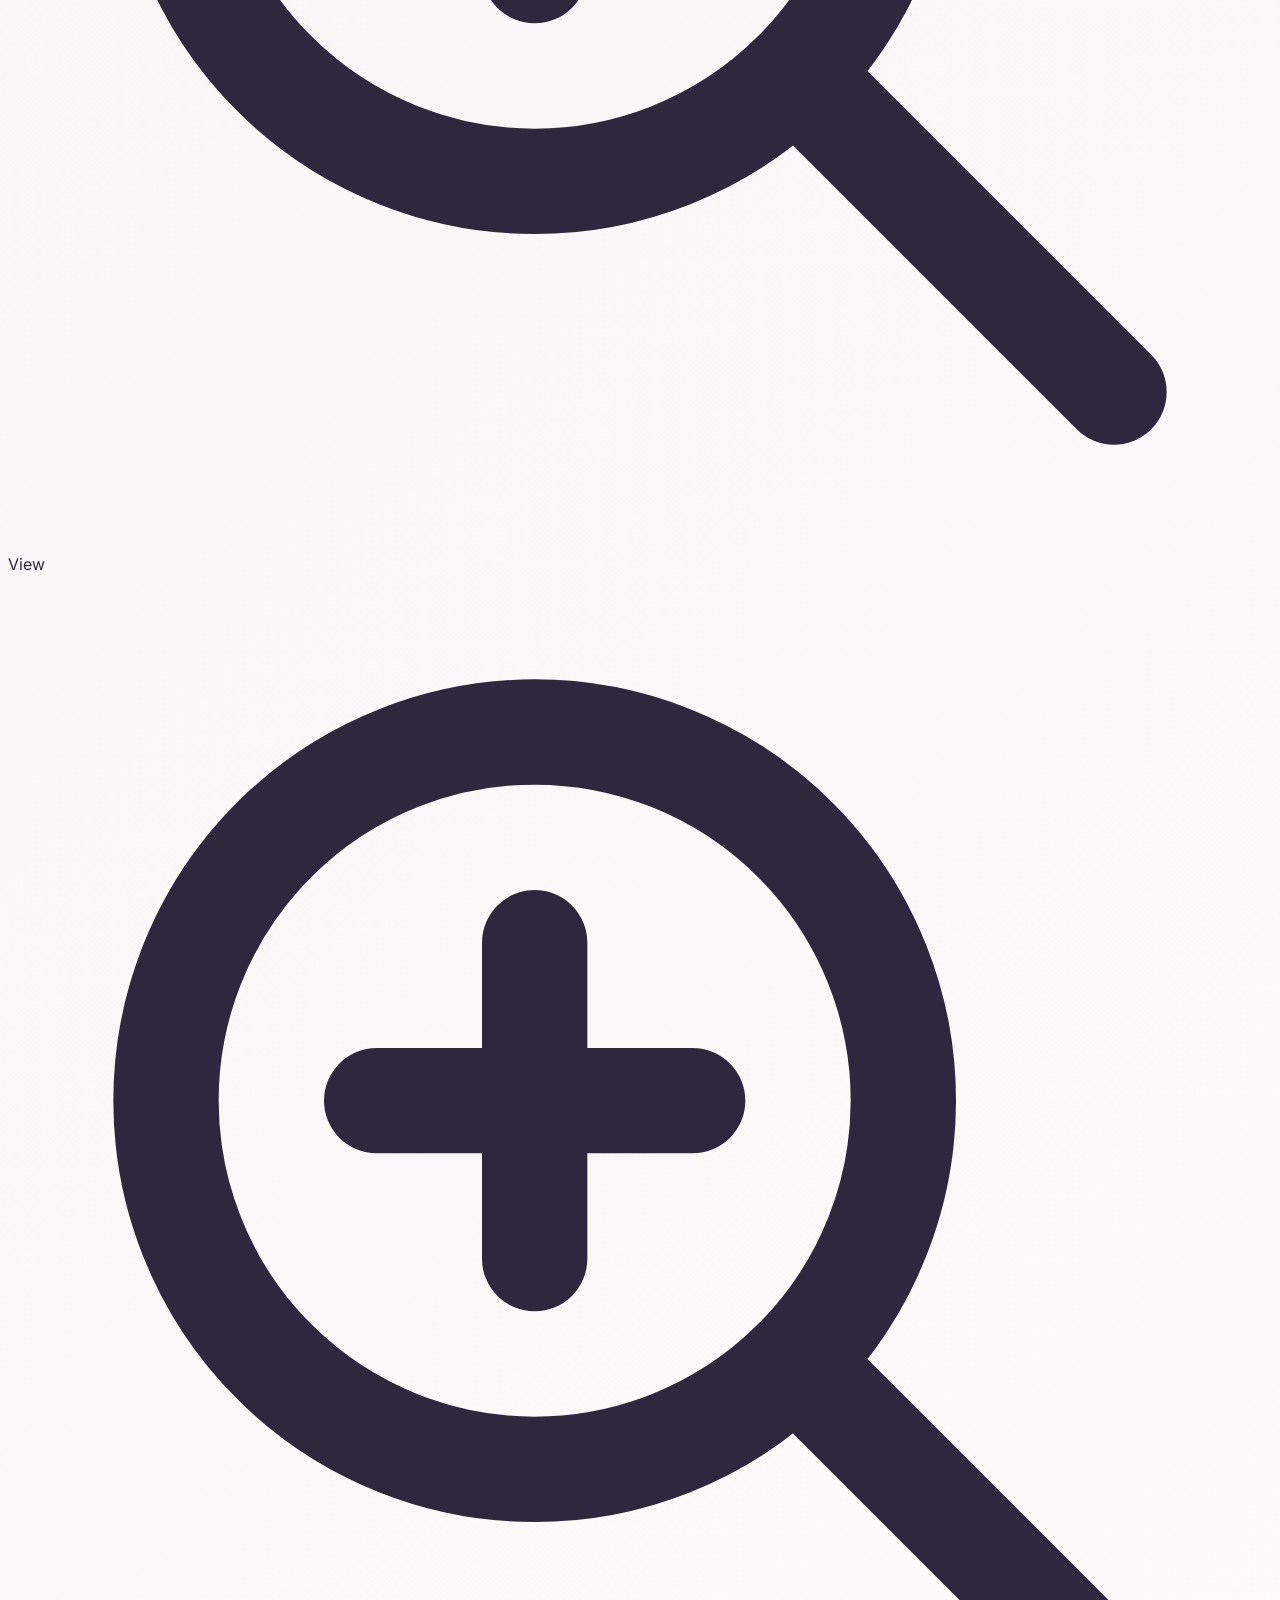
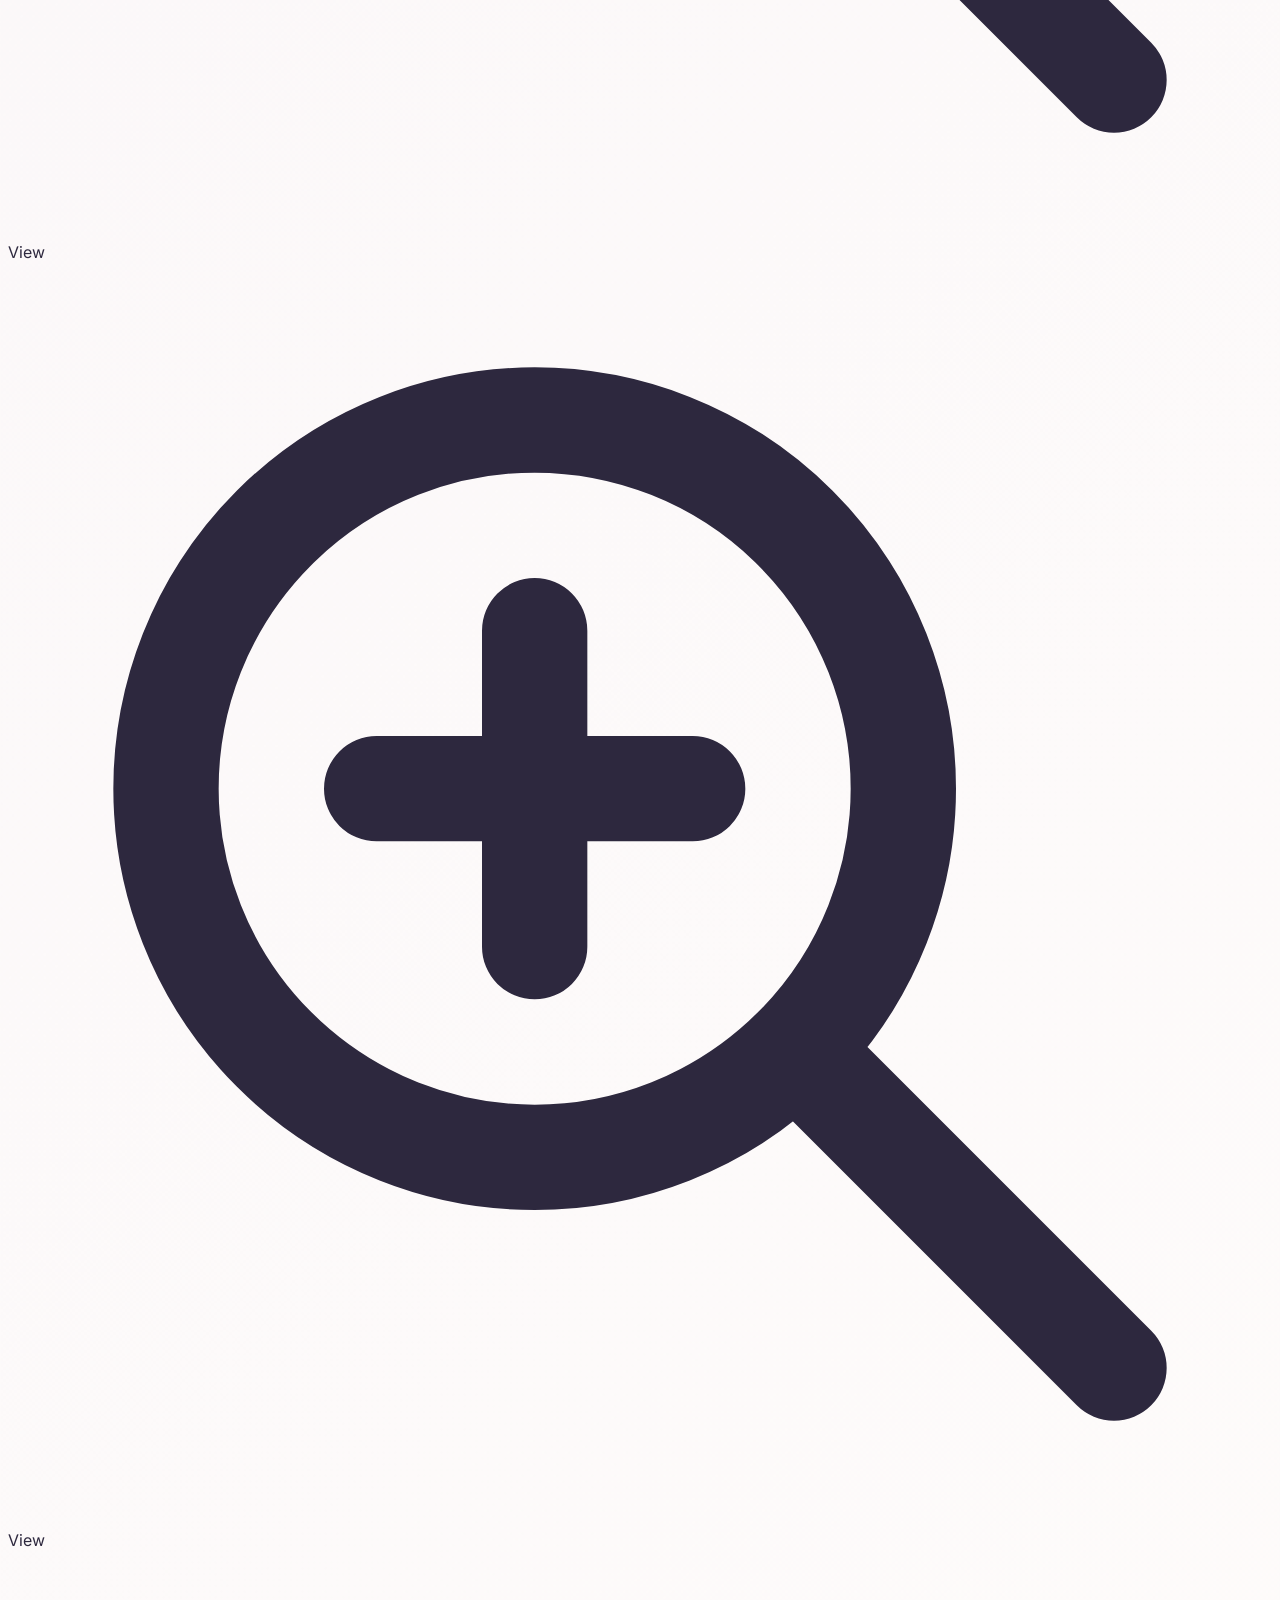
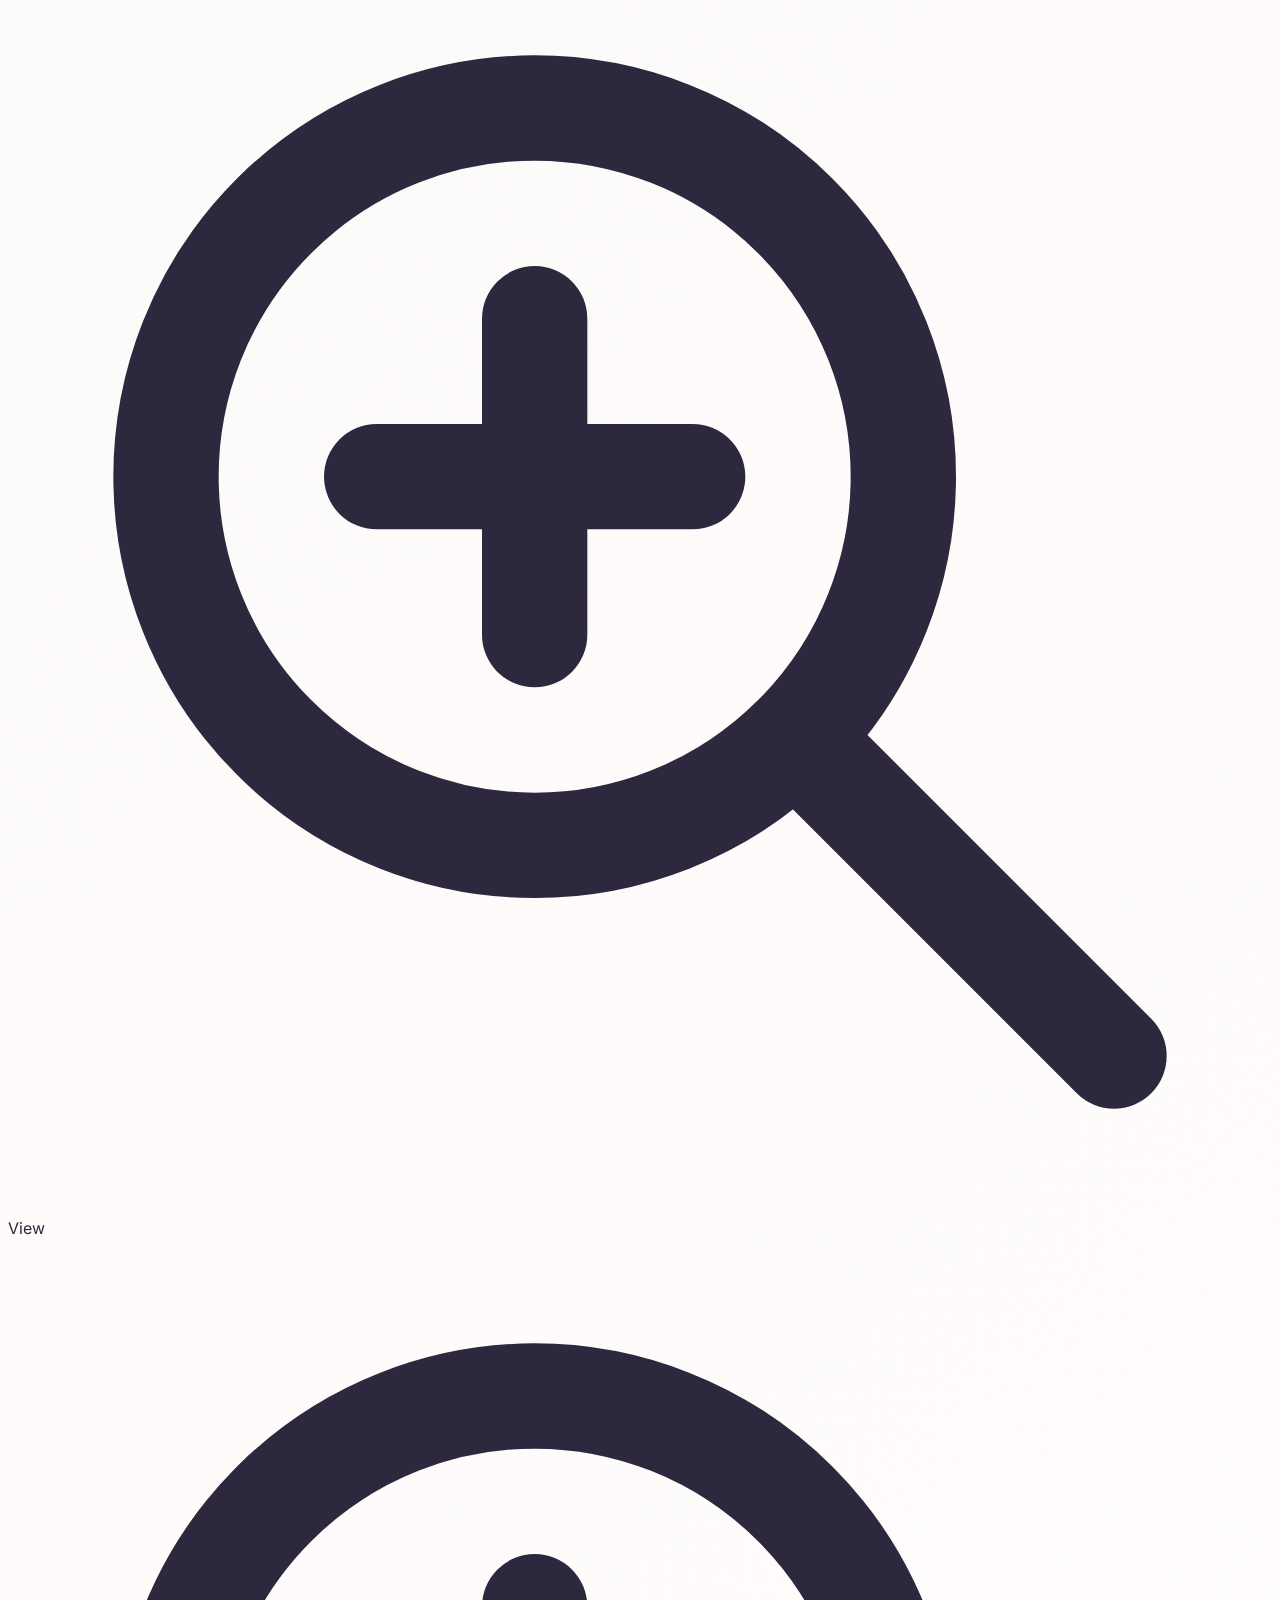
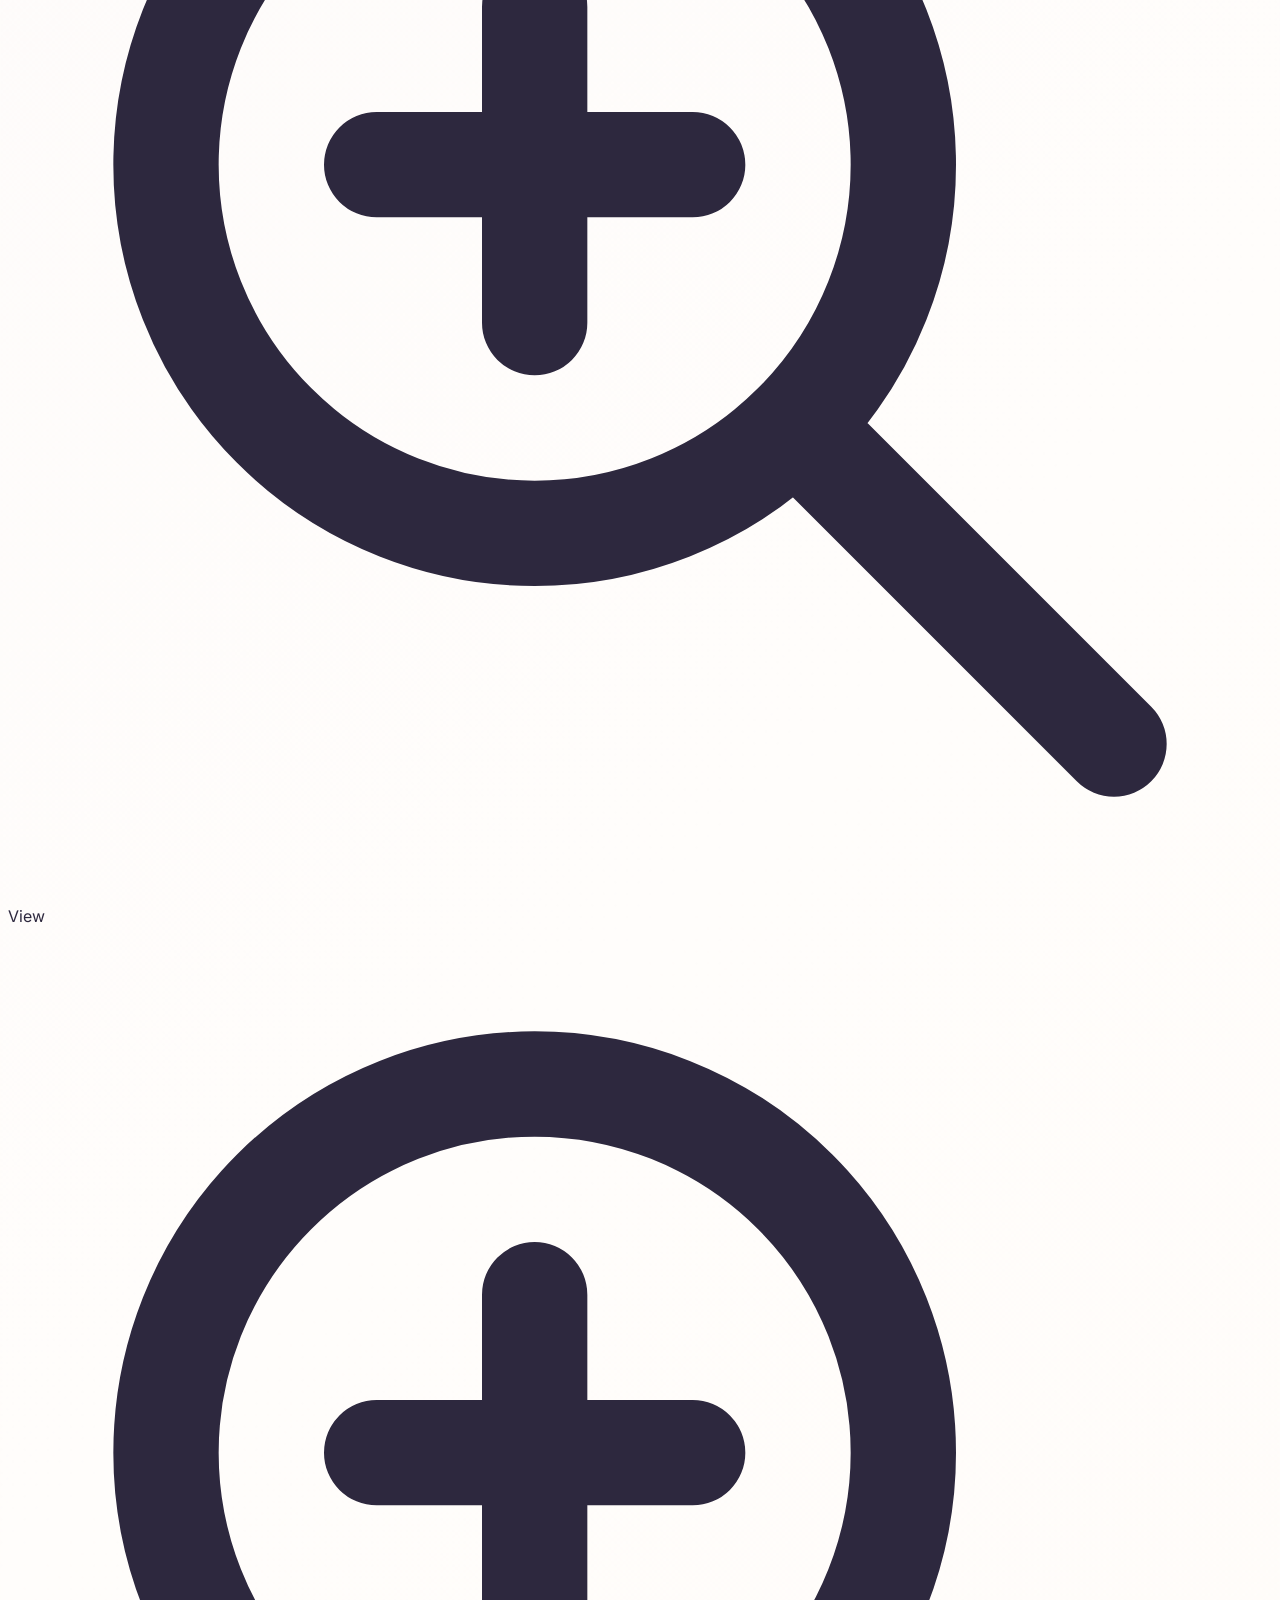
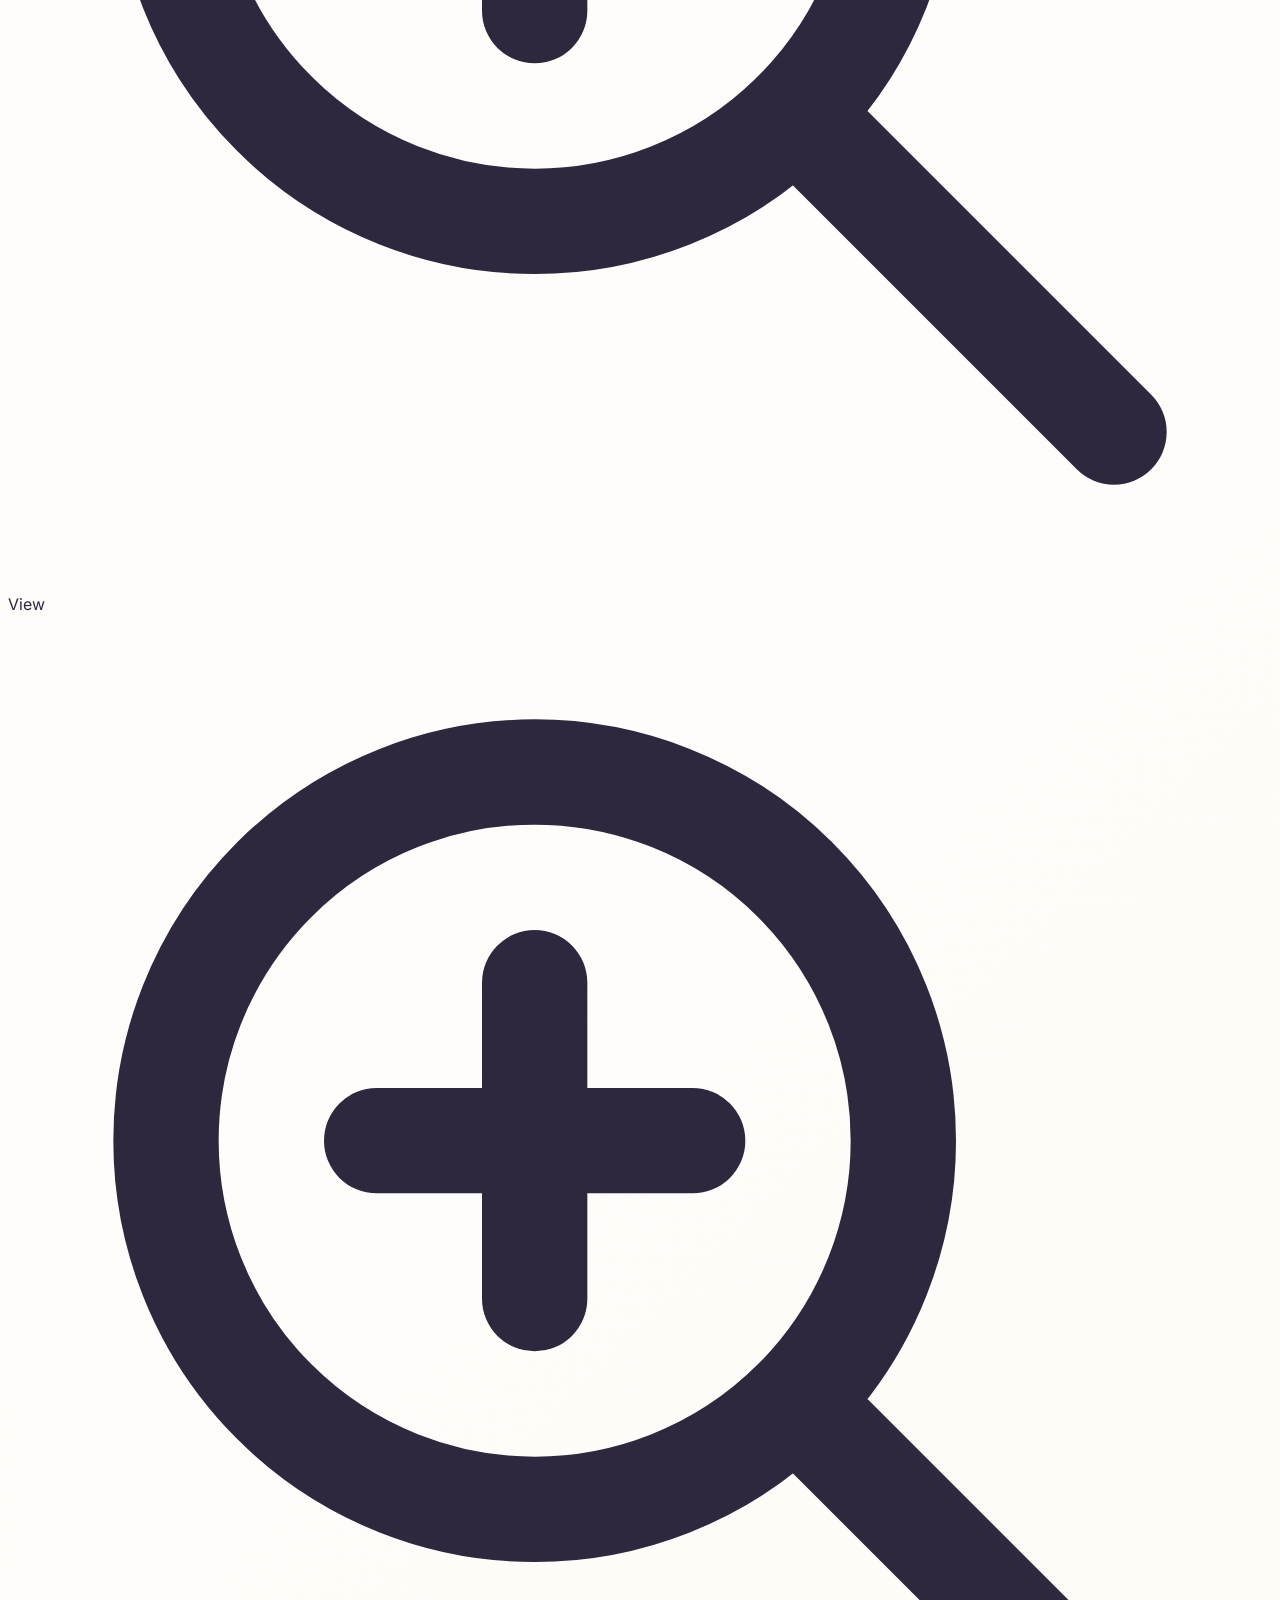
==== commit c5b70b9c: "Adjust on click issue" ====
--- a/index.html
+++ b/index.html
@@ -1,5 +1,6 @@
 <!DOCTYPE html>
 <html lang="en">
+
 <head>
     <meta charset="UTF-8">
     <meta name="viewport" content="width=device-width, initial-scale=1.0">
@@ -7,46 +8,93 @@
     <script src="https://cdn.tailwindcss.com"></script>
     <link rel="preconnect" href="https://fonts.googleapis.com">
     <link rel="preconnect" href="https://fonts.gstatic.com" crossorigin>
-    <link href="https://fonts.googleapis.com/css2?family=Caveat:wght@500;600&family=Inter:wght@300;400;500;600&family=Lexend:wght@400;600;700&display=swap" rel="stylesheet">
+    <link
+        href="https://fonts.googleapis.com/css2?family=Caveat:wght@500;600&family=Inter:wght@300;400;500;600&family=Lexend:wght@400;600;700&display=swap"
+        rel="stylesheet">
     <style>
         body {
             font-family: 'Inter', sans-serif;
             background: linear-gradient(135deg, #F4EEF5 0%, #FFFDFB 50%, #FDF3E9 100%);
             color: #2D283E;
         }
-        h1, h2, h3, h4, .font-lexend { font-family: 'Lexend', sans-serif; }
-        .font-caveat { font-family: 'Caveat', cursive; }
+
+        h1,
+        h2,
+        h3,
+        h4,
+        .font-lexend {
+            font-family: 'Lexend', sans-serif;
+        }
+
+        .font-caveat {
+            font-family: 'Caveat', cursive;
+        }
+
         .twilight-gradient-text {
             background: linear-gradient(135deg, #8A63B4 0%, #CD7B62 100%);
             -webkit-background-clip: text;
             -webkit-text-fill-color: transparent;
         }
-        .twilight-gradient-bg { background: linear-gradient(135deg, #A78BCA 0%, #EAA994 100%); }
+
+        .twilight-gradient-bg {
+            background: linear-gradient(135deg, #A78BCA 0%, #EAA994 100%);
+        }
+
         .glow-purple {
-            position: absolute; width: 500px; height: 500px; background: rgba(167, 139, 202, 0.15);
-            filter: blur(80px); border-radius: 50%; top: -100px; left: -100px; z-index: -1;
-        }
+            position: absolute;
+            width: 500px;
+            height: 500px;
+            background: rgba(167, 139, 202, 0.15);
+            filter: blur(80px);
+            border-radius: 50%;
+            top: -100px;
+            left: -100px;
+            z-index: -1;
+        }
+
         .glow-peach {
-            position: absolute; width: 400px; height: 400px; background: rgba(234, 169, 148, 0.15);
-            filter: blur(80px); border-radius: 50%; top: 30%; right: -50px; z-index: -1;
-        }
+            position: absolute;
+            width: 400px;
+            height: 400px;
+            background: rgba(234, 169, 148, 0.15);
+            filter: blur(80px);
+            border-radius: 50%;
+            top: 30%;
+            right: -50px;
+            z-index: -1;
+        }
+
         .project-card {
-            background: #FFFFFF; border: 1px solid #DED6E8; border-radius: 12px; transition: all 0.3s ease;
-        }
+            background: #FFFFFF;
+            border: 1px solid #DED6E8;
+            border-radius: 12px;
+            transition: all 0.3s ease;
+        }
+
         .project-card:hover {
-            border-color: #A78BCA; box-shadow: 0 10px 25px -5px rgba(167, 139, 202, 0.15); transform: translateY(-2px);
-        }
-        .hide-scrollbar::-webkit-scrollbar { display: none; }
-        .hide-scrollbar { -ms-overflow-style: none; scrollbar-width: none; }
+            border-color: #A78BCA;
+            box-shadow: 0 10px 25px -5px rgba(167, 139, 202, 0.15);
+            transform: translateY(-2px);
+        }
+
+        .hide-scrollbar::-webkit-scrollbar {
+            display: none;
+        }
+
+        .hide-scrollbar {
+            -ms-overflow-style: none;
+            scrollbar-width: none;
+        }
     </style>
 </head>
+
 <body class="antialiased relative overflow-x-hidden selection:bg-[#A78BCA] selection:text-white">
 
     <div class="glow-purple"></div>
     <div class="glow-peach"></div>
 
     <div class="max-w-6xl mx-auto px-6 py-12 md:py-20 relative z-10">
-        
+
         <!-- Navigation -->
         <header class="flex justify-end items-center mb-20">
             <nav class="space-x-6 text-sm font-medium text-[#6B637C]">
@@ -63,20 +111,26 @@
                     Hi, I'm <span class="twilight-gradient-text">Hafsa Usman.</span>
                 </h1>
                 <p class="text-lg md:text-xl text-[#4A4260] leading-relaxed">
-                    A Computer Science student designing intuitive interfaces, architecting robust backend systems, and organizing information through editorial design.
+                    A Computer Science student designing intuitive interfaces, architecting robust backend systems, and
+                    organizing information through editorial design.
                 </p>
                 <div class="flex flex-wrap gap-4 pt-4">
-                    <a href="#projects" class="twilight-gradient-bg text-white font-semibold px-6 py-3 rounded-lg hover:opacity-90 transition-opacity shadow-lg shadow-purple-900/10">
+                    <a href="#projects"
+                        class="twilight-gradient-bg text-white font-semibold px-6 py-3 rounded-lg hover:opacity-90 transition-opacity shadow-lg shadow-purple-900/10">
                         View My Work
                     </a>
-                    <a href="Hafsa_Usman_Resume.pdf" target="_blank" class="px-6 py-3 rounded-lg border border-[#A78BCA] text-[#7B5B9E] hover:bg-[#A78BCA] hover:text-white transition-colors font-medium">
+                    <a href="Hafsa_Usman_Resume.pdf" target="_blank"
+                        class="px-6 py-3 rounded-lg border border-[#A78BCA] text-[#7B5B9E] hover:bg-[#A78BCA] hover:text-white transition-colors font-medium">
                         View Resume
                     </a>
                 </div>
             </div>
             <div class="w-56 h-56 md:w-80 md:h-80 shrink-0 relative group">
-                <div class="absolute inset-0 bg-gradient-to-tr from-[#A78BCA] to-[#EAA994] rounded-full blur-md opacity-30 group-hover:opacity-50 transition-opacity duration-500"></div>
-                <img src="Hafsa_Black_Purple_bg.png" alt="Hafsa Usman" class="relative w-full h-full object-cover rounded-full border-4 border-white shadow-xl z-10" />
+                <div
+                    class="absolute inset-0 bg-gradient-to-tr from-[#A78BCA] to-[#EAA994] rounded-full blur-md opacity-30 group-hover:opacity-50 transition-opacity duration-500">
+                </div>
+                <img src="Hafsa_Black_Purple_bg.png" alt="Hafsa Usman"
+                    class="relative w-full h-full object-cover rounded-full border-4 border-white shadow-xl z-10" />
             </div>
         </section>
 
@@ -85,10 +139,14 @@
             <h2 class="text-2xl md:text-3xl font-bold mb-8 text-[#1A1525] font-lexend hidden">Behind the Screen</h2>
             <div class="space-y-6 transform -rotate-1 md:-rotate-1">
                 <p class="text-2xl md:text-4xl text-[#4A4260] leading-relaxed">
-                    I am a 3rd-year Computer Science student at Qarshi University bridging the gap between heavy technical architecture and human-centered design. I appreciate both the rigorous logic of data structures and the user empathy required in UI/UX.
+                    I am a 3rd-year Computer Science student at Qarshi University bridging the gap between heavy
+                    technical architecture and human-centered design. I appreciate both the rigorous logic of data
+                    structures and the user empathy required in UI/UX.
                 </p>
                 <p class="text-2xl md:text-4xl text-[#4A4260] leading-relaxed">
-                    Whether I am serving as a TA for Computer Organization and Assembly Language, developing full-stack MVP applications, or meticulously designing layouts for the university newsletter, I bring a commitment to clarity, security, and structure.
+                    Whether I am serving as a TA for Computer Organization and Assembly Language, developing full-stack
+                    MVP applications, or meticulously designing layouts for the university newsletter, I bring a
+                    commitment to clarity, security, and structure.
                 </p>
             </div>
         </section>
@@ -97,72 +155,99 @@
         <section id="projects" class="mb-48">
             <h2 class="text-3xl font-bold mb-8 text-[#1A1525]">Development & Engineering</h2>
             <div class="grid grid-cols-1 md:grid-cols-2 lg:grid-cols-3 gap-8">
-                
-                <div class="relative bg-white p-6 pt-8 flex flex-col transition-all duration-300 border-2 border-[#B8A7C4] rounded-md shadow-[4px_4px_0_#E5DDF0,8px_8px_0_#B8A7C4] hover:-translate-y-1 hover:border-[#B97290]">
+
+                <div
+                    class="relative bg-white p-6 pt-8 flex flex-col transition-all duration-300 border-2 border-[#B8A7C4] rounded-md shadow-[4px_4px_0_#E5DDF0,8px_8px_0_#B8A7C4] hover:-translate-y-1 hover:border-[#B97290]">
                     <h3 class="text-xl font-bold text-[#1A1525] mb-2">Digital Family Memoir</h3>
                     <p class="text-[13px] font-medium text-[#7B5B9E] mb-4">Next.js • FastAPI • PostgreSQL • Gemini</p>
                     <p class="text-[#59506B] text-[15px] mb-8 flex-grow leading-relaxed">
-                        Built from scratch during the Envision Labs simulation. Features AI-driven timeline clustering and an owner-locking mechanism for data safety.
+                        Built from scratch during the Envision Labs simulation. Features AI-driven timeline clustering
+                        and an owner-locking mechanism for data safety.
                     </p>
-                    <a href="https://github.com/Hifza-155" target="_blank" class="relative z-20 text-[#CD7B62] hover:text-[#B1624B] font-semibold text-[15px] inline-flex items-center gap-1 mt-auto">
+                    <a href="https://github.com/Hifza-155" target="_blank"
+                        class="relative z-20 text-[#CD7B62] hover:text-[#B1624B] font-semibold text-[15px] inline-flex items-center gap-1 mt-auto">
                         View Repository &rarr;
                     </a>
                 </div>
 
-                <div class="relative bg-white p-6 pt-10 flex flex-col transition-all duration-300 border-2 border-[#B8A7C4] rounded-sm border-l-[12px] border-l-[#CD7B62] hover:-translate-y-1 hover:shadow-xl hover:border-[#CD7B62]">
+                <div
+                    class="relative bg-white p-6 pt-10 flex flex-col transition-all duration-300 border-2 border-[#B8A7C4] rounded-sm border-l-[12px] border-l-[#CD7B62] hover:-translate-y-1 hover:shadow-xl hover:border-[#CD7B62]">
                     <div class="absolute top-4 right-4 flex gap-[2px] opacity-50">
-                        <div class="w-[2px] h-5 bg-[#4A4260]"></div><div class="w-[4px] h-5 bg-[#4A4260]"></div><div class="w-[1px] h-5 bg-[#4A4260]"></div><div class="w-[3px] h-5 bg-[#4A4260]"></div>
-                    </div>
-                    <div class="absolute top-4 left-6 text-[10px] font-mono text-[#59506B]/80 tracking-widest uppercase">MED-ORC // MANIFEST</div>
+                        <div class="w-[2px] h-5 bg-[#4A4260]"></div>
+                        <div class="w-[4px] h-5 bg-[#4A4260]"></div>
+                        <div class="w-[1px] h-5 bg-[#4A4260]"></div>
+                        <div class="w-[3px] h-5 bg-[#4A4260]"></div>
+                    </div>
+                    <div
+                        class="absolute top-4 left-6 text-[10px] font-mono text-[#59506B]/80 tracking-widest uppercase">
+                        MED-ORC // MANIFEST</div>
                     <h3 class="text-xl font-bold text-[#1A1525] mb-2 mt-2">MedOracle (FYP)</h3>
                     <p class="text-[13px] font-medium text-[#7B5B9E] mb-4">System Architecture • Backend</p>
                     <p class="text-[#59506B] text-[15px] mb-8 flex-grow leading-relaxed">
-                        Final Year Project. Architecting and developing the backend systems for a comprehensive platform.
+                        Final Year Project. Architecting and developing the backend systems for a comprehensive
+                        platform.
                     </p>
-                    <a href="https://github.com/rizwan-060/MedOracle" target="_blank" class="relative z-20 text-[#CD7B62] hover:text-[#B1624B] font-semibold text-[15px] inline-flex items-center gap-1 mt-auto">
+                    <a href="https://github.com/rizwan-060/MedOracle" target="_blank"
+                        class="relative z-20 text-[#CD7B62] hover:text-[#B1624B] font-semibold text-[15px] inline-flex items-center gap-1 mt-auto">
                         View Repository &rarr;
                     </a>
                 </div>
 
-                <div class="relative bg-white p-6 pt-12 flex flex-col transition-all duration-300 border-2 border-[#B8A7C4] rounded-xl hover:-translate-y-1 hover:shadow-xl hover:border-[#8A63B4]">
-                    <div class="absolute top-0 left-0 right-0 h-8 bg-[#F8F6F9] border-b-2 border-[#B8A7C4] rounded-t-[10px] flex items-center px-4 gap-1.5">
-                        <div class="w-2.5 h-2.5 rounded-full bg-[#E57373]/80"></div><div class="w-2.5 h-2.5 rounded-full bg-[#FFF176]/90"></div><div class="w-2.5 h-2.5 rounded-full bg-[#81C784]/90"></div>
+                <div
+                    class="relative bg-white p-6 pt-12 flex flex-col transition-all duration-300 border-2 border-[#B8A7C4] rounded-xl hover:-translate-y-1 hover:shadow-xl hover:border-[#8A63B4]">
+                    <div
+                        class="absolute top-0 left-0 right-0 h-8 bg-[#F8F6F9] border-b-2 border-[#B8A7C4] rounded-t-[10px] flex items-center px-4 gap-1.5">
+                        <div class="w-2.5 h-2.5 rounded-full bg-[#E57373]/80"></div>
+                        <div class="w-2.5 h-2.5 rounded-full bg-[#FFF176]/90"></div>
+                        <div class="w-2.5 h-2.5 rounded-full bg-[#81C784]/90"></div>
                     </div>
                     <h3 class="text-xl font-bold text-[#1A1525] mb-2">Spring Boot API Services</h3>
                     <p class="text-[13px] font-medium text-[#7B5B9E] mb-4">Java • Spring Boot • Maven</p>
                     <p class="text-[#59506B] text-[15px] mb-8 flex-grow leading-relaxed">
-                        RESTful APIs developed following layered architecture principles, utilizing Spring Data JPA for persistence.
+                        RESTful APIs developed following layered architecture principles, utilizing Spring Data JPA for
+                        persistence.
                     </p>
-                    <a href="https://github.com/Hifza-155/spring-boot-blog-api" target="_blank" class="relative z-20 text-[#CD7B62] hover:text-[#B1624B] font-semibold text-[15px] inline-flex items-center gap-1 mt-auto">
+                    <a href="https://github.com/Hifza-155/spring-boot-blog-api" target="_blank"
+                        class="relative z-20 text-[#CD7B62] hover:text-[#B1624B] font-semibold text-[15px] inline-flex items-center gap-1 mt-auto">
                         View Repository &rarr;
                     </a>
                 </div>
 
-                <div class="relative bg-white flex flex-col transition-all duration-300 border-2 border-[#B8A7C4] rounded-lg hover:-translate-y-1 hover:shadow-xl hover:border-[#6B637C] overflow-hidden">
-                    <div class="h-8 w-full bg-[#2D283E] flex items-center px-4"><div class="text-[11px] text-[#A78BCA] font-mono tracking-wider">root@ssh-detector:~# _</div></div>
+                <div
+                    class="relative bg-white flex flex-col transition-all duration-300 border-2 border-[#B8A7C4] rounded-lg hover:-translate-y-1 hover:shadow-xl hover:border-[#6B637C] overflow-hidden">
+                    <div class="h-8 w-full bg-[#2D283E] flex items-center px-4">
+                        <div class="text-[11px] text-[#A78BCA] font-mono tracking-wider">root@ssh-detector:~# _</div>
+                    </div>
                     <div class="p-6 flex flex-col h-full">
                         <h3 class="text-xl font-bold text-[#1A1525] mb-2">SSH Attack Detector</h3>
                         <p class="text-[13px] font-medium text-[#7B5B9E] mb-4">Python • Scikit-learn</p>
                         <p class="text-[#59506B] text-[15px] mb-8 flex-grow leading-relaxed">
-                            A security-focused ML application identifying anomalous SSH login behavior using K-Means clustering.
+                            A security-focused ML application identifying anomalous SSH login behavior using K-Means
+                            clustering.
                         </p>
-                        <a href="https://github.com/Hifza-155/ssh-log-anomaly-detector" target="_blank" class="relative z-20 text-[#CD7B62] hover:text-[#B1624B] font-semibold text-[15px] inline-flex items-center gap-1 mt-auto">
+                        <a href="https://github.com/Hifza-155/ssh-log-anomaly-detector" target="_blank"
+                            class="relative z-20 text-[#CD7B62] hover:text-[#B1624B] font-semibold text-[15px] inline-flex items-center gap-1 mt-auto">
                             View Repository &rarr;
                         </a>
                     </div>
                 </div>
 
-                <div class="relative bg-white p-6 pl-14 flex flex-col transition-all duration-300 border-2 border-[#B8A7C4] rounded-r-xl rounded-l-md hover:-translate-y-1 hover:shadow-xl hover:border-[#CD7B62]">
+                <div
+                    class="relative bg-white p-6 pl-14 flex flex-col transition-all duration-300 border-2 border-[#B8A7C4] rounded-r-xl rounded-l-md hover:-translate-y-1 hover:shadow-xl hover:border-[#CD7B62]">
                     <div class="absolute left-3 top-0 bottom-0 py-8 flex flex-col justify-between z-10">
-                        <div class="w-3 h-3 rounded-full bg-[#F4EEF5] border-2 border-[#B8A7C4]"></div><div class="w-3 h-3 rounded-full bg-[#F4EEF5] border-2 border-[#B8A7C4]"></div><div class="w-3 h-3 rounded-full bg-[#F4EEF5] border-2 border-[#B8A7C4]"></div>
+                        <div class="w-3 h-3 rounded-full bg-[#F4EEF5] border-2 border-[#B8A7C4]"></div>
+                        <div class="w-3 h-3 rounded-full bg-[#F4EEF5] border-2 border-[#B8A7C4]"></div>
+                        <div class="w-3 h-3 rounded-full bg-[#F4EEF5] border-2 border-[#B8A7C4]"></div>
                     </div>
                     <div class="absolute left-10 top-0 bottom-0 w-[2px] bg-[#EAA994]/70 z-0"></div>
                     <h3 class="text-xl font-bold text-[#1A1525] mb-2 relative z-10">Smart Slot Manager</h3>
                     <p class="text-[13px] font-medium text-[#7B5B9E] mb-4 relative z-10">Java • OOP</p>
                     <p class="text-[#59506B] text-[15px] mb-8 flex-grow leading-relaxed relative z-10">
-                        A desktop application automating academic timetable generation through strict object-oriented paradigms.
+                        A desktop application automating academic timetable generation through strict object-oriented
+                        paradigms.
                     </p>
-                    <a href="https://github.com/Hifza-155" target="_blank" class="relative z-20 text-[#CD7B62] hover:text-[#B1624B] font-semibold text-[15px] inline-flex items-center gap-1 mt-auto">
+                    <a href="https://github.com/Hifza-155" target="_blank"
+                        class="relative z-20 text-[#CD7B62] hover:text-[#B1624B] font-semibold text-[15px] inline-flex items-center gap-1 mt-auto">
                         View Profile &rarr;
                     </a>
                 </div>
@@ -176,56 +261,74 @@
                 <h2 class="text-3xl md:text-4xl font-bold text-[#1A1525]">UI/UX Prototypes</h2>
                 <div class="h-[1px] flex-1 bg-gradient-to-r from-[#DED6E8] to-transparent mt-2"></div>
             </div>
-            
-            <!-- Updated to md:grid-cols-3 to force all three cards into a single row -->
+
             <div class="grid grid-cols-1 md:grid-cols-3 gap-8">
-                
                 <!-- Pharmacogenomics -->
                 <div onclick="openFlow('Pharmacogenomics App', [
-                    'https://images.unsplash.com/photo-1618761714954-0b8cd0026356?q=80&w=400&h=800&fit=crop', 
-                    'https://images.unsplash.com/photo-1611162617474-5b21e879e113?q=80&w=400&h=800&fit=crop', 
-                    'https://images.unsplash.com/photo-1551288049-bebda4e38f71?q=80&w=400&h=800&fit=crop'
-                ])" 
-                     class="relative h-80 rounded-2xl overflow-hidden cursor-pointer group shadow-sm border border-[#DED6E8] bg-gradient-to-br from-[#F4EEF5] to-[#FDF3E9]">
-                    <div class="absolute -top-20 -left-20 w-64 h-64 bg-[#A78BCA] rounded-full mix-blend-multiply filter blur-3xl opacity-30 group-hover:scale-110 transition-transform duration-700"></div>
-                    <div class="absolute -bottom-20 -right-20 w-64 h-64 bg-[#EAA994] rounded-full mix-blend-multiply filter blur-3xl opacity-30 group-hover:scale-110 transition-transform duration-700"></div>
-                    <div class="absolute inset-4 bg-white/40 backdrop-blur-md border border-white/60 rounded-xl z-10 flex flex-col items-center justify-center transition-all duration-300 group-hover:bg-white/50 p-4">
-                        <h3 class="text-2xl font-bold text-[#1A1525] font-lexend tracking-wide mb-2 text-center">Pharmacogenomics App</h3>
+                    'https://placehold.co/1080x1920/2D283E/FFFFFF?text=Mobile+Screen+1', 
+                    'https://placehold.co/1080x1920/2D283E/FFFFFF?text=Mobile+Screen+2', 
+                    'https://placehold.co/1080x1920/2D283E/FFFFFF?text=Mobile+Screen+3', 
+                    'https://placehold.co/1080x1920/2D283E/FFFFFF?text=Mobile+Screen+4', 
+                    'https://placehold.co/1080x1920/2D283E/FFFFFF?text=Mobile+Screen+5', 
+                    'https://placehold.co/1080x1920/2D283E/FFFFFF?text=Mobile+Screen+6', 
+                    'https://placehold.co/1080x1920/2D283E/FFFFFF?text=Mobile+Screen+7', 
+                    'https://placehold.co/1080x1920/2D283E/FFFFFF?text=Mobile+Screen+8',
+                    'https://placehold.co/1080x1920/2D283E/FFFFFF?text=Mobile+Screen+9'
+                ])"
+                    class="relative h-80 rounded-2xl overflow-hidden cursor-pointer group shadow-sm border border-[#DED6E8] bg-gradient-to-br from-[#F4EEF5] to-[#FDF3E9]">
+                    <div
+                        class="absolute -top-20 -left-20 w-64 h-64 bg-[#A78BCA] rounded-full mix-blend-multiply filter blur-3xl opacity-30 group-hover:scale-110 transition-transform duration-700">
+                    </div>
+                    <div
+                        class="absolute -bottom-20 -right-20 w-64 h-64 bg-[#EAA994] rounded-full mix-blend-multiply filter blur-3xl opacity-30 group-hover:scale-110 transition-transform duration-700">
+                    </div>
+                    <div
+                        class="absolute inset-4 bg-white/40 backdrop-blur-md border border-white/60 rounded-xl z-10 flex flex-col items-center justify-center transition-all duration-300 group-hover:bg-white/50 p-4">
+                        <h3 class="text-2xl font-bold text-[#1A1525] font-lexend tracking-wide mb-2 text-center">
+                            Pharmacogenomics App</h3>
                         <p class="text-[13px] font-medium text-[#7B5B9E] mb-6 text-center">Figma • HCI Principles</p>
-                        <span class="text-sm font-semibold text-[#CD7B62] bg-white px-6 py-2 rounded-full shadow-sm flex items-center gap-2 group-hover:-translate-y-1 transition-transform">
-                            Click to experience flow <svg class="w-4 h-4" fill="none" stroke="currentColor" viewBox="0 0 24 24"><path stroke-linecap="round" stroke-linejoin="round" stroke-width="2" d="M17 8l4 4m0 0l-4 4m4-4H3"></path></svg>
-                        </span>
-                    </div>
-                </div>
-
-                <!-- Memoir -->
-                <div onclick="openFlow('Digital Family Memoir', ['memoir_1.png', 'memoir_2.png', 'memoir_3.png'])" 
-                     class="relative h-80 rounded-2xl overflow-hidden cursor-pointer group shadow-sm border border-[#DED6E8] bg-gradient-to-br from-[#FDF3E9] to-[#FFFDFB]">
-                    <div class="absolute -top-20 -right-20 w-64 h-64 bg-[#CD7B62] rounded-full mix-blend-multiply filter blur-3xl opacity-20 group-hover:scale-110 transition-transform duration-700"></div>
-                    <div class="absolute -bottom-20 -left-20 w-64 h-64 bg-[#8A63B4] rounded-full mix-blend-multiply filter blur-3xl opacity-20 group-hover:scale-110 transition-transform duration-700"></div>
-                    <div class="absolute inset-4 bg-white/40 backdrop-blur-md border border-white/60 rounded-xl z-10 flex flex-col items-center justify-center transition-all duration-300 group-hover:bg-white/50 p-4">
-                        <h3 class="text-2xl font-bold text-[#1A1525] font-lexend tracking-wide mb-2 text-center">Digital Family Memoir</h3>
-                        <p class="text-[13px] font-medium text-[#7B5B9E] mb-6 text-center">Eynvision Labs • Interface Design</p>
-                        <span class="text-sm font-semibold text-[#8A63B4] bg-white px-6 py-2 rounded-full shadow-sm flex items-center gap-2 group-hover:-translate-y-1 transition-transform">
-                            Click to experience flow <svg class="w-4 h-4" fill="none" stroke="currentColor" viewBox="0 0 24 24"><path stroke-linecap="round" stroke-linejoin="round" stroke-width="2" d="M17 8l4 4m0 0l-4 4m4-4H3"></path></svg>
-                        </span>
-                    </div>
-                </div>
-
-                <!-- MedOracle -->
-                <div onclick="openFlow('MedOracle App', ['medoracle_1.png', 'medoracle_2.png', 'medoracle_3.png'])" 
-                     class="relative h-80 rounded-2xl overflow-hidden cursor-pointer group shadow-sm border border-[#DED6E8] bg-gradient-to-br from-[#FFFDFB] to-[#F4EEF5]">
-                    <div class="absolute -top-10 left-10 w-64 h-64 bg-[#B97290] rounded-full mix-blend-multiply filter blur-3xl opacity-20 group-hover:scale-110 transition-transform duration-700"></div>
-                    <div class="absolute bottom-10 right-10 w-64 h-64 bg-[#7B5B9E] rounded-full mix-blend-multiply filter blur-3xl opacity-20 group-hover:scale-110 transition-transform duration-700"></div>
-                    <div class="absolute inset-4 bg-white/40 backdrop-blur-md border border-white/60 rounded-xl z-10 flex flex-col items-center justify-center transition-all duration-300 group-hover:bg-white/50 p-4">
-                        <h3 class="text-2xl font-bold text-[#1A1525] font-lexend tracking-wide mb-2 text-center">MedOracle</h3>
-                        <p class="text-[13px] font-medium text-[#7B5B9E] mb-6 text-center">FYP • Mobile UI Architecture</p>
-                        <span class="text-sm font-semibold text-[#7B5B9E] bg-white px-6 py-2 rounded-full shadow-sm flex items-center gap-2 group-hover:-translate-y-1 transition-transform">
-                            Click to experience flow <svg class="w-4 h-4" fill="none" stroke="currentColor" viewBox="0 0 24 24"><path stroke-linecap="round" stroke-linejoin="round" stroke-width="2" d="M17 8l4 4m0 0l-4 4m4-4H3"></path></svg>
-                        </span>
-                    </div>
-                </div>
-
+                        <span
+                            class="text-sm font-semibold text-[#CD7B62] bg-white px-6 py-2 rounded-full shadow-sm flex items-center gap-2 group-hover:-translate-y-1 transition-transform">
+                            Click to experience flow <svg class="w-4 h-4" fill="none" stroke="currentColor"
+                                viewBox="0 0 24 24">
+                                <path stroke-linecap="round" stroke-linejoin="round" stroke-width="2"
+                                    d="M17 8l4 4m0 0l-4 4m4-4H3"></path>
+                            </svg>
+                        </span>
+                    </div>
+                </div>
+
+                <!-- Memoir (Web Mocks) -->
+                <div onclick="openFlow('Digital Family Memoir', ['https://placehold.co/1920x1080/2D283E/FFFFFF?text=Web+Dashboard+1', 'https://placehold.co/1920x1080/2D283E/FFFFFF?text=Web+Dashboard+2', 'https://placehold.co/1920x1080/2D283E/FFFFFF?text=Web+Dashboard+3'])"
+                    class="relative h-80 rounded-2xl overflow-hidden cursor-pointer group shadow-sm border border-[#DED6E8] bg-gradient-to-br from-[#FDF3E9] to-[#FFFDFB]">
+                    <div
+                        class="absolute inset-4 bg-white/40 backdrop-blur-md border border-white/60 rounded-xl z-10 flex flex-col items-center justify-center transition-all duration-300 group-hover:bg-white/50 p-4">
+                        <h3 class="text-2xl font-bold text-[#1A1525] font-lexend tracking-wide mb-2 text-center">Digital
+                            Family Memoir</h3>
+                        <p class="text-[13px] font-medium text-[#7B5B9E] mb-6 text-center">Eynvision Labs • Interface
+                            Design</p>
+                        <span
+                            class="text-sm font-semibold text-[#8A63B4] bg-white px-6 py-2 rounded-full shadow-sm flex items-center gap-2 group-hover:-translate-y-1 transition-transform">
+                            Click to experience flow &rarr;
+                        </span>
+                    </div>
+                </div>
+
+                <!-- MedOracle (Mobile Mocks) -->
+                <div onclick="openFlow('MedOracle App', ['https://placehold.co/1080x1920/2D283E/FFFFFF?text=Mobile+Screen+1', 'https://placehold.co/1080x1920/2D283E/FFFFFF?text=Mobile+Screen+2', 'https://placehold.co/1080x1920/2D283E/FFFFFF?text=Mobile+Screen+3'])"
+                    class="relative h-80 rounded-2xl overflow-hidden cursor-pointer group shadow-sm border border-[#DED6E8] bg-gradient-to-br from-[#FFFDFB] to-[#F4EEF5]">
+                    <div
+                        class="absolute inset-4 bg-white/40 backdrop-blur-md border border-white/60 rounded-xl z-10 flex flex-col items-center justify-center transition-all duration-300 group-hover:bg-white/50 p-4">
+                        <h3 class="text-2xl font-bold text-[#1A1525] font-lexend tracking-wide mb-2 text-center">
+                            MedOracle</h3>
+                        <p class="text-[13px] font-medium text-[#7B5B9E] mb-6 text-center">FYP • Mobile UI Architecture
+                        </p>
+                        <span
+                            class="text-sm font-semibold text-[#7B5B9E] bg-white px-6 py-2 rounded-full shadow-sm flex items-center gap-2 group-hover:-translate-y-1 transition-transform">
+                            Click to experience flow &rarr;
+                        </span>
+                    </div>
+                </div>
             </div>
         </section>
 
@@ -236,98 +339,159 @@
                 <div class="h-[1px] flex-1 bg-gradient-to-r from-[#DED6E8] to-transparent mt-2"></div>
             </div>
             <p class="text-[#59506B] mb-12 text-lg max-w-2xl">
-                Direct page designs crafted for the Qarshi University Newsletter, focusing on visual hierarchy, typography, and clean editorial structure.
+                Direct page designs crafted for the Qarshi University Newsletter, focusing on visual hierarchy,
+                typography, and clean editorial structure.
             </p>
-            
+
             <!-- Compact 5-column grid for A4 sized documents -->
             <div class="grid grid-cols-2 md:grid-cols-3 lg:grid-cols-4 xl:grid-cols-5 gap-6">
-                
+
                 <!-- Artifact 1 -->
-                <div class="relative w-full aspect-[1/1.414] bg-white rounded-lg overflow-hidden cursor-pointer group shadow-sm border border-[#DED6E8] p-1 transition-all duration-300 hover:border-[#A78BCA] hover:shadow-md" onclick="openModal('https://images.unsplash.com/photo-1585241936939-bf69b3fcc1f3?q=80&w=600')">
-                    <div class="absolute inset-0 bg-[#2D283E]/20 opacity-0 group-hover:opacity-100 transition-opacity flex items-center justify-center z-10">
-                        <span class="text-white font-medium bg-[#1A1525]/90 px-3 py-1.5 rounded-full text-xs flex items-center gap-1.5 shadow-lg transform translate-y-2 group-hover:translate-y-0 transition-transform">
-                            <svg class="w-3 h-3" fill="none" stroke="currentColor" viewBox="0 0 24 24"><path stroke-linecap="round" stroke-linejoin="round" stroke-width="2" d="M21 21l-6-6m2-5a7 7 0 11-14 0 7 7 0 0114 0zM10 7v3m0 0v3m0-3h3m-3 0H7"></path></svg> View
+                <div class="relative w-full aspect-[1/1.414] bg-white rounded-lg overflow-hidden cursor-pointer group shadow-sm border border-[#DED6E8] p-1 transition-all duration-300 hover:border-[#A78BCA] hover:shadow-md"
+                    onclick="openModal('https://images.unsplash.com/photo-1585241936939-bf69b3fcc1f3?q=80&w=600')">
+                    <div
+                        class="absolute inset-0 bg-[#2D283E]/20 opacity-0 group-hover:opacity-100 transition-opacity flex items-center justify-center z-10">
+                        <span
+                            class="text-white font-medium bg-[#1A1525]/90 px-3 py-1.5 rounded-full text-xs flex items-center gap-1.5 shadow-lg transform translate-y-2 group-hover:translate-y-0 transition-transform">
+                            <svg class="w-3 h-3" fill="none" stroke="currentColor" viewBox="0 0 24 24">
+                                <path stroke-linecap="round" stroke-linejoin="round" stroke-width="2"
+                                    d="M21 21l-6-6m2-5a7 7 0 11-14 0 7 7 0 0114 0zM10 7v3m0 0v3m0-3h3m-3 0H7"></path>
+                            </svg> View
                         </span>
                     </div>
                 </div>
 
                 <!-- Artifact 2 -->
-                <div class="relative w-full aspect-[1/1.414] bg-white rounded-lg overflow-hidden cursor-pointer group shadow-sm border border-[#DED6E8] p-1 transition-all duration-300 hover:border-[#CD7B62] hover:shadow-md" onclick="openModal('https://images.unsplash.com/photo-1544383835-bda2bc66a55d?q=80&w=600')">
-                    <div class="absolute inset-0 bg-[#2D283E]/20 opacity-0 group-hover:opacity-100 transition-opacity flex items-center justify-center z-10">
-                        <span class="text-white font-medium bg-[#1A1525]/90 px-3 py-1.5 rounded-full text-xs flex items-center gap-1.5 shadow-lg transform translate-y-2 group-hover:translate-y-0 transition-transform">
-                            <svg class="w-3 h-3" fill="none" stroke="currentColor" viewBox="0 0 24 24"><path stroke-linecap="round" stroke-linejoin="round" stroke-width="2" d="M21 21l-6-6m2-5a7 7 0 11-14 0 7 7 0 0114 0zM10 7v3m0 0v3m0-3h3m-3 0H7"></path></svg> View
+                <div class="relative w-full aspect-[1/1.414] bg-white rounded-lg overflow-hidden cursor-pointer group shadow-sm border border-[#DED6E8] p-1 transition-all duration-300 hover:border-[#CD7B62] hover:shadow-md"
+                    onclick="openModal('https://images.unsplash.com/photo-1544383835-bda2bc66a55d?q=80&w=600')">
+                    <div
+                        class="absolute inset-0 bg-[#2D283E]/20 opacity-0 group-hover:opacity-100 transition-opacity flex items-center justify-center z-10">
+                        <span
+                            class="text-white font-medium bg-[#1A1525]/90 px-3 py-1.5 rounded-full text-xs flex items-center gap-1.5 shadow-lg transform translate-y-2 group-hover:translate-y-0 transition-transform">
+                            <svg class="w-3 h-3" fill="none" stroke="currentColor" viewBox="0 0 24 24">
+                                <path stroke-linecap="round" stroke-linejoin="round" stroke-width="2"
+                                    d="M21 21l-6-6m2-5a7 7 0 11-14 0 7 7 0 0114 0zM10 7v3m0 0v3m0-3h3m-3 0H7"></path>
+                            </svg> View
                         </span>
                     </div>
                 </div>
 
                 <!-- Artifact 3 -->
-                <div class="relative w-full aspect-[1/1.414] bg-white rounded-lg overflow-hidden cursor-pointer group shadow-sm border border-[#DED6E8] p-1 transition-all duration-300 hover:border-[#8A63B4] hover:shadow-md" onclick="openModal('https://images.unsplash.com/photo-1586281380349-632531db7ed4?q=80&w=600')">
-                    <div class="absolute inset-0 bg-[#2D283E]/20 opacity-0 group-hover:opacity-100 transition-opacity flex items-center justify-center z-10">
-                        <span class="text-white font-medium bg-[#1A1525]/90 px-3 py-1.5 rounded-full text-xs flex items-center gap-1.5 shadow-lg transform translate-y-2 group-hover:translate-y-0 transition-transform">
-                            <svg class="w-3 h-3" fill="none" stroke="currentColor" viewBox="0 0 24 24"><path stroke-linecap="round" stroke-linejoin="round" stroke-width="2" d="M21 21l-6-6m2-5a7 7 0 11-14 0 7 7 0 0114 0zM10 7v3m0 0v3m0-3h3m-3 0H7"></path></svg> View
+                <div class="relative w-full aspect-[1/1.414] bg-white rounded-lg overflow-hidden cursor-pointer group shadow-sm border border-[#DED6E8] p-1 transition-all duration-300 hover:border-[#8A63B4] hover:shadow-md"
+                    onclick="openModal('https://images.unsplash.com/photo-1586281380349-632531db7ed4?q=80&w=600')">
+                    <div
+                        class="absolute inset-0 bg-[#2D283E]/20 opacity-0 group-hover:opacity-100 transition-opacity flex items-center justify-center z-10">
+                        <span
+                            class="text-white font-medium bg-[#1A1525]/90 px-3 py-1.5 rounded-full text-xs flex items-center gap-1.5 shadow-lg transform translate-y-2 group-hover:translate-y-0 transition-transform">
+                            <svg class="w-3 h-3" fill="none" stroke="currentColor" viewBox="0 0 24 24">
+                                <path stroke-linecap="round" stroke-linejoin="round" stroke-width="2"
+                                    d="M21 21l-6-6m2-5a7 7 0 11-14 0 7 7 0 0114 0zM10 7v3m0 0v3m0-3h3m-3 0H7"></path>
+                            </svg> View
                         </span>
                     </div>
                 </div>
 
                 <!-- Artifact 4 -->
-                <div class="relative w-full aspect-[1/1.414] bg-white rounded-lg overflow-hidden cursor-pointer group shadow-sm border border-[#DED6E8] p-1 transition-all duration-300 hover:border-[#EAA994] hover:shadow-md" onclick="openModal('https://images.unsplash.com/photo-1563986768609-322da13575f3?q=80&w=600')">
-                    <div class="absolute inset-0 bg-[#2D283E]/20 opacity-0 group-hover:opacity-100 transition-opacity flex items-center justify-center z-10">
-                        <span class="text-white font-medium bg-[#1A1525]/90 px-3 py-1.5 rounded-full text-xs flex items-center gap-1.5 shadow-lg transform translate-y-2 group-hover:translate-y-0 transition-transform">
-                            <svg class="w-3 h-3" fill="none" stroke="currentColor" viewBox="0 0 24 24"><path stroke-linecap="round" stroke-linejoin="round" stroke-width="2" d="M21 21l-6-6m2-5a7 7 0 11-14 0 7 7 0 0114 0zM10 7v3m0 0v3m0-3h3m-3 0H7"></path></svg> View
+                <div class="relative w-full aspect-[1/1.414] bg-white rounded-lg overflow-hidden cursor-pointer group shadow-sm border border-[#DED6E8] p-1 transition-all duration-300 hover:border-[#EAA994] hover:shadow-md"
+                    onclick="openModal('https://images.unsplash.com/photo-1563986768609-322da13575f3?q=80&w=600')">
+                    <div
+                        class="absolute inset-0 bg-[#2D283E]/20 opacity-0 group-hover:opacity-100 transition-opacity flex items-center justify-center z-10">
+                        <span
+                            class="text-white font-medium bg-[#1A1525]/90 px-3 py-1.5 rounded-full text-xs flex items-center gap-1.5 shadow-lg transform translate-y-2 group-hover:translate-y-0 transition-transform">
+                            <svg class="w-3 h-3" fill="none" stroke="currentColor" viewBox="0 0 24 24">
+                                <path stroke-linecap="round" stroke-linejoin="round" stroke-width="2"
+                                    d="M21 21l-6-6m2-5a7 7 0 11-14 0 7 7 0 0114 0zM10 7v3m0 0v3m0-3h3m-3 0H7"></path>
+                            </svg> View
                         </span>
                     </div>
                 </div>
 
                 <!-- Artifact 5 -->
-                <div class="relative w-full aspect-[1/1.414] bg-white rounded-lg overflow-hidden cursor-pointer group shadow-sm border border-[#DED6E8] p-1 transition-all duration-300 hover:border-[#A78BCA] hover:shadow-md" onclick="openModal('https://images.unsplash.com/photo-1618005182384-a83a8bd57fbe?q=80&w=600')">
-                    <div class="absolute inset-0 bg-[#2D283E]/20 opacity-0 group-hover:opacity-100 transition-opacity flex items-center justify-center z-10">
-                        <span class="text-white font-medium bg-[#1A1525]/90 px-3 py-1.5 rounded-full text-xs flex items-center gap-1.5 shadow-lg transform translate-y-2 group-hover:translate-y-0 transition-transform">
-                            <svg class="w-3 h-3" fill="none" stroke="currentColor" viewBox="0 0 24 24"><path stroke-linecap="round" stroke-linejoin="round" stroke-width="2" d="M21 21l-6-6m2-5a7 7 0 11-14 0 7 7 0 0114 0zM10 7v3m0 0v3m0-3h3m-3 0H7"></path></svg> View
+                <div class="relative w-full aspect-[1/1.414] bg-white rounded-lg overflow-hidden cursor-pointer group shadow-sm border border-[#DED6E8] p-1 transition-all duration-300 hover:border-[#A78BCA] hover:shadow-md"
+                    onclick="openModal('https://images.unsplash.com/photo-1618005182384-a83a8bd57fbe?q=80&w=600')">
+                    <div
+                        class="absolute inset-0 bg-[#2D283E]/20 opacity-0 group-hover:opacity-100 transition-opacity flex items-center justify-center z-10">
+                        <span
+                            class="text-white font-medium bg-[#1A1525]/90 px-3 py-1.5 rounded-full text-xs flex items-center gap-1.5 shadow-lg transform translate-y-2 group-hover:translate-y-0 transition-transform">
+                            <svg class="w-3 h-3" fill="none" stroke="currentColor" viewBox="0 0 24 24">
+                                <path stroke-linecap="round" stroke-linejoin="round" stroke-width="2"
+                                    d="M21 21l-6-6m2-5a7 7 0 11-14 0 7 7 0 0114 0zM10 7v3m0 0v3m0-3h3m-3 0H7"></path>
+                            </svg> View
                         </span>
                     </div>
                 </div>
 
                 <!-- Artifact 6 -->
-                <div class="relative w-full aspect-[1/1.414] bg-white rounded-lg overflow-hidden cursor-pointer group shadow-sm border border-[#DED6E8] p-1 transition-all duration-300 hover:border-[#CD7B62] hover:shadow-md" onclick="openModal('https://images.unsplash.com/photo-1544383835-bda2bc66a55d?q=80&w=600')">
-                    <div class="absolute inset-0 bg-[#2D283E]/20 opacity-0 group-hover:opacity-100 transition-opacity flex items-center justify-center z-10">
-                        <span class="text-white font-medium bg-[#1A1525]/90 px-3 py-1.5 rounded-full text-xs flex items-center gap-1.5 shadow-lg transform translate-y-2 group-hover:translate-y-0 transition-transform">
-                            <svg class="w-3 h-3" fill="none" stroke="currentColor" viewBox="0 0 24 24"><path stroke-linecap="round" stroke-linejoin="round" stroke-width="2" d="M21 21l-6-6m2-5a7 7 0 11-14 0 7 7 0 0114 0zM10 7v3m0 0v3m0-3h3m-3 0H7"></path></svg> View
+                <div class="relative w-full aspect-[1/1.414] bg-white rounded-lg overflow-hidden cursor-pointer group shadow-sm border border-[#DED6E8] p-1 transition-all duration-300 hover:border-[#CD7B62] hover:shadow-md"
+                    onclick="openModal('https://images.unsplash.com/photo-1544383835-bda2bc66a55d?q=80&w=600')">
+                    <div
+                        class="absolute inset-0 bg-[#2D283E]/20 opacity-0 group-hover:opacity-100 transition-opacity flex items-center justify-center z-10">
+                        <span
+                            class="text-white font-medium bg-[#1A1525]/90 px-3 py-1.5 rounded-full text-xs flex items-center gap-1.5 shadow-lg transform translate-y-2 group-hover:translate-y-0 transition-transform">
+                            <svg class="w-3 h-3" fill="none" stroke="currentColor" viewBox="0 0 24 24">
+                                <path stroke-linecap="round" stroke-linejoin="round" stroke-width="2"
+                                    d="M21 21l-6-6m2-5a7 7 0 11-14 0 7 7 0 0114 0zM10 7v3m0 0v3m0-3h3m-3 0H7"></path>
+                            </svg> View
                         </span>
                     </div>
                 </div>
 
                 <!-- Artifact 7 -->
-                <div class="relative w-full aspect-[1/1.414] bg-white rounded-lg overflow-hidden cursor-pointer group shadow-sm border border-[#DED6E8] p-1 transition-all duration-300 hover:border-[#8A63B4] hover:shadow-md" onclick="openModal('https://images.unsplash.com/photo-1585241936939-bf69b3fcc1f3?q=80&w=600')">
-                    <div class="absolute inset-0 bg-[#2D283E]/20 opacity-0 group-hover:opacity-100 transition-opacity flex items-center justify-center z-10">
-                        <span class="text-white font-medium bg-[#1A1525]/90 px-3 py-1.5 rounded-full text-xs flex items-center gap-1.5 shadow-lg transform translate-y-2 group-hover:translate-y-0 transition-transform">
-                            <svg class="w-3 h-3" fill="none" stroke="currentColor" viewBox="0 0 24 24"><path stroke-linecap="round" stroke-linejoin="round" stroke-width="2" d="M21 21l-6-6m2-5a7 7 0 11-14 0 7 7 0 0114 0zM10 7v3m0 0v3m0-3h3m-3 0H7"></path></svg> View
+                <div class="relative w-full aspect-[1/1.414] bg-white rounded-lg overflow-hidden cursor-pointer group shadow-sm border border-[#DED6E8] p-1 transition-all duration-300 hover:border-[#8A63B4] hover:shadow-md"
+                    onclick="openModal('https://images.unsplash.com/photo-1585241936939-bf69b3fcc1f3?q=80&w=600')">
+                    <div
+                        class="absolute inset-0 bg-[#2D283E]/20 opacity-0 group-hover:opacity-100 transition-opacity flex items-center justify-center z-10">
+                        <span
+                            class="text-white font-medium bg-[#1A1525]/90 px-3 py-1.5 rounded-full text-xs flex items-center gap-1.5 shadow-lg transform translate-y-2 group-hover:translate-y-0 transition-transform">
+                            <svg class="w-3 h-3" fill="none" stroke="currentColor" viewBox="0 0 24 24">
+                                <path stroke-linecap="round" stroke-linejoin="round" stroke-width="2"
+                                    d="M21 21l-6-6m2-5a7 7 0 11-14 0 7 7 0 0114 0zM10 7v3m0 0v3m0-3h3m-3 0H7"></path>
+                            </svg> View
                         </span>
                     </div>
                 </div>
 
                 <!-- Artifact 8 -->
-                <div class="relative w-full aspect-[1/1.414] bg-white rounded-lg overflow-hidden cursor-pointer group shadow-sm border border-[#DED6E8] p-1 transition-all duration-300 hover:border-[#EAA994] hover:shadow-md" onclick="openModal('https://images.unsplash.com/photo-1563986768609-322da13575f3?q=80&w=600')">
-                    <div class="absolute inset-0 bg-[#2D283E]/20 opacity-0 group-hover:opacity-100 transition-opacity flex items-center justify-center z-10">
-                        <span class="text-white font-medium bg-[#1A1525]/90 px-3 py-1.5 rounded-full text-xs flex items-center gap-1.5 shadow-lg transform translate-y-2 group-hover:translate-y-0 transition-transform">
-                            <svg class="w-3 h-3" fill="none" stroke="currentColor" viewBox="0 0 24 24"><path stroke-linecap="round" stroke-linejoin="round" stroke-width="2" d="M21 21l-6-6m2-5a7 7 0 11-14 0 7 7 0 0114 0zM10 7v3m0 0v3m0-3h3m-3 0H7"></path></svg> View
+                <div class="relative w-full aspect-[1/1.414] bg-white rounded-lg overflow-hidden cursor-pointer group shadow-sm border border-[#DED6E8] p-1 transition-all duration-300 hover:border-[#EAA994] hover:shadow-md"
+                    onclick="openModal('https://images.unsplash.com/photo-1563986768609-322da13575f3?q=80&w=600')">
+                    <div
+                        class="absolute inset-0 bg-[#2D283E]/20 opacity-0 group-hover:opacity-100 transition-opacity flex items-center justify-center z-10">
+                        <span
+                            class="text-white font-medium bg-[#1A1525]/90 px-3 py-1.5 rounded-full text-xs flex items-center gap-1.5 shadow-lg transform translate-y-2 group-hover:translate-y-0 transition-transform">
+                            <svg class="w-3 h-3" fill="none" stroke="currentColor" viewBox="0 0 24 24">
+                                <path stroke-linecap="round" stroke-linejoin="round" stroke-width="2"
+                                    d="M21 21l-6-6m2-5a7 7 0 11-14 0 7 7 0 0114 0zM10 7v3m0 0v3m0-3h3m-3 0H7"></path>
+                            </svg> View
                         </span>
                     </div>
                 </div>
 
                 <!-- Artifact 9 -->
-                <div class="relative w-full aspect-[1/1.414] bg-white rounded-lg overflow-hidden cursor-pointer group shadow-sm border border-[#DED6E8] p-1 transition-all duration-300 hover:border-[#A78BCA] hover:shadow-md" onclick="openModal('https://images.unsplash.com/photo-1586281380349-632531db7ed4?q=80&w=600')">
-                    <div class="absolute inset-0 bg-[#2D283E]/20 opacity-0 group-hover:opacity-100 transition-opacity flex items-center justify-center z-10">
-                        <span class="text-white font-medium bg-[#1A1525]/90 px-3 py-1.5 rounded-full text-xs flex items-center gap-1.5 shadow-lg transform translate-y-2 group-hover:translate-y-0 transition-transform">
-                            <svg class="w-3 h-3" fill="none" stroke="currentColor" viewBox="0 0 24 24"><path stroke-linecap="round" stroke-linejoin="round" stroke-width="2" d="M21 21l-6-6m2-5a7 7 0 11-14 0 7 7 0 0114 0zM10 7v3m0 0v3m0-3h3m-3 0H7"></path></svg> View
+                <div class="relative w-full aspect-[1/1.414] bg-white rounded-lg overflow-hidden cursor-pointer group shadow-sm border border-[#DED6E8] p-1 transition-all duration-300 hover:border-[#A78BCA] hover:shadow-md"
+                    onclick="openModal('https://images.unsplash.com/photo-1586281380349-632531db7ed4?q=80&w=600')">
+                    <div
+                        class="absolute inset-0 bg-[#2D283E]/20 opacity-0 group-hover:opacity-100 transition-opacity flex items-center justify-center z-10">
+                        <span
+                            class="text-white font-medium bg-[#1A1525]/90 px-3 py-1.5 rounded-full text-xs flex items-center gap-1.5 shadow-lg transform translate-y-2 group-hover:translate-y-0 transition-transform">
+                            <svg class="w-3 h-3" fill="none" stroke="currentColor" viewBox="0 0 24 24">
+                                <path stroke-linecap="round" stroke-linejoin="round" stroke-width="2"
+                                    d="M21 21l-6-6m2-5a7 7 0 11-14 0 7 7 0 0114 0zM10 7v3m0 0v3m0-3h3m-3 0H7"></path>
+                            </svg> View
                         </span>
                     </div>
                 </div>
 
                 <!-- Artifact 10 -->
-                <div class="relative w-full aspect-[1/1.414] bg-white rounded-lg overflow-hidden cursor-pointer group shadow-sm border border-[#DED6E8] p-1 transition-all duration-300 hover:border-[#CD7B62] hover:shadow-md" onclick="openModal('https://images.unsplash.com/photo-1618005182384-a83a8bd57fbe?q=80&w=600')">
-                    <div class="absolute inset-0 bg-[#2D283E]/20 opacity-0 group-hover:opacity-100 transition-opacity flex items-center justify-center z-10">
-                        <span class="text-white font-medium bg-[#1A1525]/90 px-3 py-1.5 rounded-full text-xs flex items-center gap-1.5 shadow-lg transform translate-y-2 group-hover:translate-y-0 transition-transform">
-                            <svg class="w-3 h-3" fill="none" stroke="currentColor" viewBox="0 0 24 24"><path stroke-linecap="round" stroke-linejoin="round" stroke-width="2" d="M21 21l-6-6m2-5a7 7 0 11-14 0 7 7 0 0114 0zM10 7v3m0 0v3m0-3h3m-3 0H7"></path></svg> View
+                <div class="relative w-full aspect-[1/1.414] bg-white rounded-lg overflow-hidden cursor-pointer group shadow-sm border border-[#DED6E8] p-1 transition-all duration-300 hover:border-[#CD7B62] hover:shadow-md"
+                    onclick="openModal('https://images.unsplash.com/photo-1618005182384-a83a8bd57fbe?q=80&w=600')">
+                    <div
+                        class="absolute inset-0 bg-[#2D283E]/20 opacity-0 group-hover:opacity-100 transition-opacity flex items-center justify-center z-10">
+                        <span
+                            class="text-white font-medium bg-[#1A1525]/90 px-3 py-1.5 rounded-full text-xs flex items-center gap-1.5 shadow-lg transform translate-y-2 group-hover:translate-y-0 transition-transform">
+                            <svg class="w-3 h-3" fill="none" stroke="currentColor" viewBox="0 0 24 24">
+                                <path stroke-linecap="round" stroke-linejoin="round" stroke-width="2"
+                                    d="M21 21l-6-6m2-5a7 7 0 11-14 0 7 7 0 0114 0zM10 7v3m0 0v3m0-3h3m-3 0H7"></path>
+                            </svg> View
                         </span>
                     </div>
                 </div>
@@ -341,70 +505,102 @@
                 <h2 class="text-3xl md:text-4xl font-bold text-[#1A1525]">Certifications & Proof of Work</h2>
                 <div class="h-[1px] flex-1 bg-gradient-to-r from-[#DED6E8] to-transparent mt-2"></div>
             </div>
-            
+
             <!-- Grid setup for landscape documents -->
             <div class="grid grid-cols-1 md:grid-cols-2 gap-10">
-                
+
                 <!-- Certificate 1: Eynvision Labs -->
-                <div class="relative bg-white aspect-[1.414/1] p-8 flex flex-col justify-center items-center text-center border border-[#E5DDF0] shadow-[0_4px_24px_rgba(0,0,0,0.04)] hover:shadow-[0_12px_40px_rgba(0,0,0,0.08)] transition-shadow duration-500 rounded-sm group overflow-hidden">
+                <div
+                    class="relative bg-white aspect-[1.414/1] p-8 flex flex-col justify-center items-center text-center border border-[#E5DDF0] shadow-[0_4px_24px_rgba(0,0,0,0.04)] hover:shadow-[0_12px_40px_rgba(0,0,0,0.08)] transition-shadow duration-500 rounded-sm group overflow-hidden">
                     <p class="text-[10px] uppercase tracking-[0.3em] text-[#8C849C] mb-4">Certificate of Completion</p>
-                    <h3 class="text-2xl md:text-3xl font-lexend font-bold text-[#1A1525] mb-4 px-4">Software Engineering Simulation</h3>
+                    <h3 class="text-2xl md:text-3xl font-lexend font-bold text-[#1A1525] mb-4 px-4">Software Engineering
+                        Simulation</h3>
                     <div class="w-12 h-[1px] bg-[#DED6E8] mb-4"></div>
                     <p class="text-[#59506B] font-medium">Eynvision Labs</p>
                     <p class="text-[#8C849C] text-sm mt-1">October 2026</p>
 
-                    <div class="absolute inset-0 bg-white/30 backdrop-blur-[2px] transition-all duration-300 flex items-center justify-center opacity-0 group-hover:opacity-100">
-                        <a href="#" target="_blank" class="px-6 py-3 bg-[#1A1525] text-white text-sm font-semibold rounded-full shadow-lg hover:scale-105 transition-transform flex items-center gap-2">
+                    <div
+                        class="absolute inset-0 bg-white/30 backdrop-blur-[2px] transition-all duration-300 flex items-center justify-center opacity-0 group-hover:opacity-100">
+                        <a href="#" target="_blank"
+                            class="px-6 py-3 bg-[#1A1525] text-white text-sm font-semibold rounded-full shadow-lg hover:scale-105 transition-transform flex items-center gap-2">
                             View Original Document
-                            <svg class="w-4 h-4" fill="none" stroke="currentColor" viewBox="0 0 24 24"><path stroke-linecap="round" stroke-linejoin="round" stroke-width="2" d="M10 6H6a2 2 0 00-2 2v10a2 2 0 002 2h10a2 2 0 002-2v-4M14 4h6m0 0v6m0-6L10 14"></path></svg>
+                            <svg class="w-4 h-4" fill="none" stroke="currentColor" viewBox="0 0 24 24">
+                                <path stroke-linecap="round" stroke-linejoin="round" stroke-width="2"
+                                    d="M10 6H6a2 2 0 00-2 2v10a2 2 0 002 2h10a2 2 0 002-2v-4M14 4h6m0 0v6m0-6L10 14">
+                                </path>
+                            </svg>
                         </a>
                     </div>
                 </div>
 
                 <!-- Certificate 2 -->
-                <div class="relative bg-white aspect-[1.414/1] p-8 flex flex-col justify-center items-center text-center border border-[#E5DDF0] shadow-[0_4px_24px_rgba(0,0,0,0.04)] hover:shadow-[0_12px_40px_rgba(0,0,0,0.08)] transition-shadow duration-500 rounded-sm group overflow-hidden">
+                <div
+                    class="relative bg-white aspect-[1.414/1] p-8 flex flex-col justify-center items-center text-center border border-[#E5DDF0] shadow-[0_4px_24px_rgba(0,0,0,0.04)] hover:shadow-[0_12px_40px_rgba(0,0,0,0.08)] transition-shadow duration-500 rounded-sm group overflow-hidden">
                     <p class="text-[10px] uppercase tracking-[0.3em] text-[#8C849C] mb-4">Certificate of Completion</p>
-                    <h3 class="text-2xl md:text-3xl font-lexend font-bold text-[#1A1525] mb-4 px-4">Add Certification Title Here</h3>
+                    <h3 class="text-2xl md:text-3xl font-lexend font-bold text-[#1A1525] mb-4 px-4">Add Certification
+                        Title Here</h3>
                     <div class="w-12 h-[1px] bg-[#DED6E8] mb-4"></div>
                     <p class="text-[#59506B] font-medium">Issuer Name</p>
                     <p class="text-[#8C849C] text-sm mt-1">Date</p>
 
-                    <div class="absolute inset-0 bg-white/30 backdrop-blur-[2px] transition-all duration-300 flex items-center justify-center opacity-0 group-hover:opacity-100">
-                        <a href="#" target="_blank" class="px-6 py-3 bg-[#1A1525] text-white text-sm font-semibold rounded-full shadow-lg hover:scale-105 transition-transform flex items-center gap-2">
+                    <div
+                        class="absolute inset-0 bg-white/30 backdrop-blur-[2px] transition-all duration-300 flex items-center justify-center opacity-0 group-hover:opacity-100">
+                        <a href="#" target="_blank"
+                            class="px-6 py-3 bg-[#1A1525] text-white text-sm font-semibold rounded-full shadow-lg hover:scale-105 transition-transform flex items-center gap-2">
                             View Original Document
-                            <svg class="w-4 h-4" fill="none" stroke="currentColor" viewBox="0 0 24 24"><path stroke-linecap="round" stroke-linejoin="round" stroke-width="2" d="M10 6H6a2 2 0 00-2 2v10a2 2 0 002 2h10a2 2 0 002-2v-4M14 4h6m0 0v6m0-6L10 14"></path></svg>
+                            <svg class="w-4 h-4" fill="none" stroke="currentColor" viewBox="0 0 24 24">
+                                <path stroke-linecap="round" stroke-linejoin="round" stroke-width="2"
+                                    d="M10 6H6a2 2 0 00-2 2v10a2 2 0 002 2h10a2 2 0 002-2v-4M14 4h6m0 0v6m0-6L10 14">
+                                </path>
+                            </svg>
                         </a>
                     </div>
                 </div>
 
                 <!-- Certificate 3 -->
-                <div class="relative bg-white aspect-[1.414/1] p-8 flex flex-col justify-center items-center text-center border border-[#E5DDF0] shadow-[0_4px_24px_rgba(0,0,0,0.04)] hover:shadow-[0_12px_40px_rgba(0,0,0,0.08)] transition-shadow duration-500 rounded-sm group overflow-hidden">
+                <div
+                    class="relative bg-white aspect-[1.414/1] p-8 flex flex-col justify-center items-center text-center border border-[#E5DDF0] shadow-[0_4px_24px_rgba(0,0,0,0.04)] hover:shadow-[0_12px_40px_rgba(0,0,0,0.08)] transition-shadow duration-500 rounded-sm group overflow-hidden">
                     <p class="text-[10px] uppercase tracking-[0.3em] text-[#8C849C] mb-4">Certificate of Completion</p>
-                    <h3 class="text-2xl md:text-3xl font-lexend font-bold text-[#1A1525] mb-4 px-4">Add Certification Title Here</h3>
+                    <h3 class="text-2xl md:text-3xl font-lexend font-bold text-[#1A1525] mb-4 px-4">Add Certification
+                        Title Here</h3>
                     <div class="w-12 h-[1px] bg-[#DED6E8] mb-4"></div>
                     <p class="text-[#59506B] font-medium">Issuer Name</p>
                     <p class="text-[#8C849C] text-sm mt-1">Date</p>
 
-                    <div class="absolute inset-0 bg-white/30 backdrop-blur-[2px] transition-all duration-300 flex items-center justify-center opacity-0 group-hover:opacity-100">
-                        <a href="#" target="_blank" class="px-6 py-3 bg-[#1A1525] text-white text-sm font-semibold rounded-full shadow-lg hover:scale-105 transition-transform flex items-center gap-2">
+                    <div
+                        class="absolute inset-0 bg-white/30 backdrop-blur-[2px] transition-all duration-300 flex items-center justify-center opacity-0 group-hover:opacity-100">
+                        <a href="#" target="_blank"
+                            class="px-6 py-3 bg-[#1A1525] text-white text-sm font-semibold rounded-full shadow-lg hover:scale-105 transition-transform flex items-center gap-2">
                             View Original Document
-                            <svg class="w-4 h-4" fill="none" stroke="currentColor" viewBox="0 0 24 24"><path stroke-linecap="round" stroke-linejoin="round" stroke-width="2" d="M10 6H6a2 2 0 00-2 2v10a2 2 0 002 2h10a2 2 0 002-2v-4M14 4h6m0 0v6m0-6L10 14"></path></svg>
+                            <svg class="w-4 h-4" fill="none" stroke="currentColor" viewBox="0 0 24 24">
+                                <path stroke-linecap="round" stroke-linejoin="round" stroke-width="2"
+                                    d="M10 6H6a2 2 0 00-2 2v10a2 2 0 002 2h10a2 2 0 002-2v-4M14 4h6m0 0v6m0-6L10 14">
+                                </path>
+                            </svg>
                         </a>
                     </div>
                 </div>
 
                 <!-- Certificate 4 -->
-                <div class="relative bg-white aspect-[1.414/1] p-8 flex flex-col justify-center items-center text-center border border-[#E5DDF0] shadow-[0_4px_24px_rgba(0,0,0,0.04)] hover:shadow-[0_12px_40px_rgba(0,0,0,0.08)] transition-shadow duration-500 rounded-sm group overflow-hidden">
+                <div
+                    class="relative bg-white aspect-[1.414/1] p-8 flex flex-col justify-center items-center text-center border border-[#E5DDF0] shadow-[0_4px_24px_rgba(0,0,0,0.04)] hover:shadow-[0_12px_40px_rgba(0,0,0,0.08)] transition-shadow duration-500 rounded-sm group overflow-hidden">
                     <p class="text-[10px] uppercase tracking-[0.3em] text-[#8C849C] mb-4">Certificate of Completion</p>
-                    <h3 class="text-2xl md:text-3xl font-lexend font-bold text-[#1A1525] mb-4 px-4">Add Certification Title Here</h3>
+                    <h3 class="text-2xl md:text-3xl font-lexend font-bold text-[#1A1525] mb-4 px-4">Add Certification
+                        Title Here</h3>
                     <div class="w-12 h-[1px] bg-[#DED6E8] mb-4"></div>
                     <p class="text-[#59506B] font-medium">Issuer Name</p>
                     <p class="text-[#8C849C] text-sm mt-1">Date</p>
 
-                    <div class="absolute inset-0 bg-white/30 backdrop-blur-[2px] transition-all duration-300 flex items-center justify-center opacity-0 group-hover:opacity-100">
-                        <a href="#" target="_blank" class="px-6 py-3 bg-[#1A1525] text-white text-sm font-semibold rounded-full shadow-lg hover:scale-105 transition-transform flex items-center gap-2">
+                    <div
+                        class="absolute inset-0 bg-white/30 backdrop-blur-[2px] transition-all duration-300 flex items-center justify-center opacity-0 group-hover:opacity-100">
+                        <a href="#" target="_blank"
+                            class="px-6 py-3 bg-[#1A1525] text-white text-sm font-semibold rounded-full shadow-lg hover:scale-105 transition-transform flex items-center gap-2">
                             View Original Document
-                            <svg class="w-4 h-4" fill="none" stroke="currentColor" viewBox="0 0 24 24"><path stroke-linecap="round" stroke-linejoin="round" stroke-width="2" d="M10 6H6a2 2 0 00-2 2v10a2 2 0 002 2h10a2 2 0 002-2v-4M14 4h6m0 0v6m0-6L10 14"></path></svg>
+                            <svg class="w-4 h-4" fill="none" stroke="currentColor" viewBox="0 0 24 24">
+                                <path stroke-linecap="round" stroke-linejoin="round" stroke-width="2"
+                                    d="M10 6H6a2 2 0 00-2 2v10a2 2 0 002 2h10a2 2 0 002-2v-4M14 4h6m0 0v6m0-6L10 14">
+                                </path>
+                            </svg>
                         </a>
                     </div>
                 </div>
@@ -413,20 +609,36 @@
         </section>
 
         <!-- Footer -->
-        <footer class="border-t border-[#DED6E8] pt-16 pb-10 text-center md:text-left flex flex-col md:flex-row justify-between items-center gap-10 mt-10">
+        <footer
+            class="border-t border-[#DED6E8] pt-16 pb-10 text-center md:text-left flex flex-col md:flex-row justify-between items-center gap-10 mt-10">
             <div>
                 <h3 class="text-2xl font-bold text-[#1A1525] mb-2">Let's Connect</h3>
-                <p class="text-[#59506B] max-w-sm">Always open to discussing system design, editorial layouts, or new backend engineering challenges.</p>
+                <p class="text-[#59506B] max-w-sm">Always open to discussing system design, editorial layouts, or new
+                    backend engineering challenges.</p>
             </div>
             <div class="flex items-center gap-5">
-                <a href="mailto:hafsausman1512@gmail.com" class="flex items-center justify-center w-14 h-14 bg-white border border-[#DED6E8] text-[#7B5B9E] rounded-full hover:bg-[#A78BCA] hover:text-white transition-all shadow-sm">
-                    <svg class="w-6 h-6" fill="none" stroke="currentColor" viewBox="0 0 24 24"><path stroke-linecap="round" stroke-linejoin="round" stroke-width="2" d="M3 8l7.89 5.26a2 2 0 002.22 0L21 8M5 19h14a2 2 0 002-2V7a2 2 0 00-2-2H5a2 2 0 00-2 2v10a2 2 0 002 2z"></path></svg>
+                <a href="mailto:hafsausman1512@gmail.com"
+                    class="flex items-center justify-center w-14 h-14 bg-white border border-[#DED6E8] text-[#7B5B9E] rounded-full hover:bg-[#A78BCA] hover:text-white transition-all shadow-sm">
+                    <svg class="w-6 h-6" fill="none" stroke="currentColor" viewBox="0 0 24 24">
+                        <path stroke-linecap="round" stroke-linejoin="round" stroke-width="2"
+                            d="M3 8l7.89 5.26a2 2 0 002.22 0L21 8M5 19h14a2 2 0 002-2V7a2 2 0 00-2-2H5a2 2 0 00-2 2v10a2 2 0 002 2z">
+                        </path>
+                    </svg>
                 </a>
-                <a href="https://github.com/Hifza-155" target="_blank" class="flex items-center justify-center w-14 h-14 bg-white border border-[#DED6E8] text-[#7B5B9E] rounded-full hover:bg-[#2D283E] hover:text-white transition-all shadow-sm">
-                    <svg class="w-6 h-6" fill="currentColor" viewBox="0 0 24 24"><path fill-rule="evenodd" d="M12 2C6.477 2 2 6.484 2 12.017c0 4.425 2.865 8.18 6.839 9.504.5.092.682-.217.682-.483 0-.237-.008-.868-.013-1.703-2.782.605-3.369-1.343-3.369-1.343-.454-1.158-1.11-1.466-1.11-1.466-.908-.62.069-.608.069-.608 1.003.07 1.531 1.032 1.531 1.032.892 1.53 2.341 1.088 2.91.832.092-.647.35-1.088.636-1.338-2.22-.253-4.555-1.113-4.555-4.951 0-1.093.39-1.988 1.029-2.688-.103-.253-.446-1.272.098-2.65 0 0 .84-.27 2.75 1.026A9.564 9.564 0 0112 6.844c.85.004 1.705.115 2.504.337 1.909-1.296 2.747-1.027 2.747-1.027.546 1.379.202 2.398.1 2.651.64.7 1.028 1.595 1.028 2.688 0 3.848-2.339 4.695-4.566 4.943.359.309.678.92.678 1.855 0 1.338-.012 2.419-.012 2.747 0 .268.18.58.688.482A10.019 10.019 0 0022 12.017C22 6.484 17.522 2 12 2z" clip-rule="evenodd"></path></svg>
+                <a href="https://github.com/Hifza-155" target="_blank"
+                    class="flex items-center justify-center w-14 h-14 bg-white border border-[#DED6E8] text-[#7B5B9E] rounded-full hover:bg-[#2D283E] hover:text-white transition-all shadow-sm">
+                    <svg class="w-6 h-6" fill="currentColor" viewBox="0 0 24 24">
+                        <path fill-rule="evenodd"
+                            d="M12 2C6.477 2 2 6.484 2 12.017c0 4.425 2.865 8.18 6.839 9.504.5.092.682-.217.682-.483 0-.237-.008-.868-.013-1.703-2.782.605-3.369-1.343-3.369-1.343-.454-1.158-1.11-1.466-1.11-1.466-.908-.62.069-.608.069-.608 1.003.07 1.531 1.032 1.531 1.032.892 1.53 2.341 1.088 2.91.832.092-.647.35-1.088.636-1.338-2.22-.253-4.555-1.113-4.555-4.951 0-1.093.39-1.988 1.029-2.688-.103-.253-.446-1.272.098-2.65 0 0 .84-.27 2.75 1.026A9.564 9.564 0 0112 6.844c.85.004 1.705.115 2.504.337 1.909-1.296 2.747-1.027 2.747-1.027.546 1.379.202 2.398.1 2.651.64.7 1.028 1.595 1.028 2.688 0 3.848-2.339 4.695-4.566 4.943.359.309.678.92.678 1.855 0 1.338-.012 2.419-.012 2.747 0 .268.18.58.688.482A10.019 10.019 0 0022 12.017C22 6.484 17.522 2 12 2z"
+                            clip-rule="evenodd"></path>
+                    </svg>
                 </a>
-                <a href="https://www.linkedin.com/in/hafsa-usman155" target="_blank" class="flex items-center justify-center w-14 h-14 bg-white border border-[#DED6E8] text-[#7B5B9E] rounded-full hover:bg-[#0077b5] hover:text-white transition-all shadow-sm">
-                    <svg class="w-5 h-5" fill="currentColor" viewBox="0 0 24 24"><path d="M19 0h-14c-2.761 0-5 2.239-5 5v14c0 2.761 2.239 5 5 5h14c2.762 0 5-2.239 5-5v-14c0-2.761-2.238-5-5-5zm-11 19h-3v-11h3v11zm-1.5-12.268c-.966 0-1.75-.79-1.75-1.764s.784-1.764 1.75-1.764 1.75.79 1.75 1.764-.783 1.764-1.75 1.764zm13.5 12.268h-3v-5.604c0-3.368-4-3.113-4 0v5.604h-3v-11h3v1.765c1.396-2.586 7-2.777 7 2.476v6.759z"/></svg>
+                <a href="https://www.linkedin.com/in/hafsa-usman155" target="_blank"
+                    class="flex items-center justify-center w-14 h-14 bg-white border border-[#DED6E8] text-[#7B5B9E] rounded-full hover:bg-[#0077b5] hover:text-white transition-all shadow-sm">
+                    <svg class="w-5 h-5" fill="currentColor" viewBox="0 0 24 24">
+                        <path
+                            d="M19 0h-14c-2.761 0-5 2.239-5 5v14c0 2.761 2.239 5 5 5h14c2.762 0 5-2.239 5-5v-14c0-2.761-2.238-5-5-5zm-11 19h-3v-11h3v11zm-1.5-12.268c-.966 0-1.75-.79-1.75-1.764s.784-1.764 1.75-1.764 1.75.79 1.75 1.764-.783 1.764-1.75 1.764zm13.5 12.268h-3v-5.604c0-3.368-4-3.113-4 0v5.604h-3v-11h3v1.765c1.396-2.586 7-2.777 7 2.476v6.759z" />
+                    </svg>
                 </a>
             </div>
         </footer>
@@ -441,27 +653,27 @@
         <img id="modalImage" src="" alt="Full Resolution" class="max-w-full max-h-[90vh] object-contain rounded-md shadow-2xl scale-95 transition-transform duration-300" />
     </div>
 
-    <!-- Pure Slideshow Modal -->
-    <div id="flowModal" class="fixed inset-0 z-[60] hidden bg-[#1A1525]/95 backdrop-blur-md flex flex-col opacity-0 transition-opacity duration-500">
+    <!-- Pure Slideshow Modal (Bright Frosted Theme) -->
+    <div id="flowModal" class="fixed inset-0 z-[60] hidden bg-[#F4EEF5]/90 backdrop-blur-xl flex flex-col opacity-0 transition-opacity duration-500">
         
         <!-- Header: Title & Close -->
-        <div class="flex justify-between items-center p-6 w-full absolute top-0 z-20 bg-gradient-to-b from-[#0A0810] to-transparent">
-            <h3 id="flowTitle" class="text-2xl font-bold font-lexend text-white drop-shadow-md"></h3>
-            <button onclick="closeFlow()" class="text-white hover:text-[#EAA994] transition-colors flex items-center gap-2 text-sm font-medium bg-white/10 px-5 py-2.5 rounded-full hover:bg-white/20 backdrop-blur-sm">
+        <div class="flex justify-between items-center p-6 w-full absolute top-0 z-20 bg-gradient-to-b from-white/60 to-transparent">
+            <h3 id="flowTitle" class="text-2xl font-bold font-lexend text-[#1A1525] drop-shadow-sm"></h3>
+            <button onclick="closeFlow()" class="text-[#1A1525] hover:text-[#CD7B62] transition-colors flex items-center gap-2 text-sm font-bold bg-white/60 border border-[#DED6E8] px-5 py-2.5 rounded-full hover:bg-white shadow-sm backdrop-blur-md">
                 Close <svg class="w-5 h-5" fill="none" stroke="currentColor" viewBox="0 0 24 24"><path stroke-linecap="round" stroke-linejoin="round" stroke-width="2" d="M6 18L18 6M6 6l12 12"></path></svg>
             </button>
         </div>
 
         <!-- Slideshow Container -->
         <div class="flex-1 w-full h-full flex items-center justify-center pt-16">
-            <div id="flowContainer" class="w-full h-[85vh] flex overflow-x-auto snap-x snap-mandatory hide-scrollbar items-center gap-12 px-[10vw] scroll-smooth">
+            <div id="flowContainer" class="w-full h-[85vh] flex overflow-x-auto snap-x snap-mandatory hide-scrollbar items-center gap-12 px-[10vw] scroll-smooth py-10">
                 <!-- Images injected here -->
             </div>
         </div>
 
         <!-- Scroll Indicator -->
-        <div class="absolute bottom-8 left-1/2 -translate-x-1/2 text-white/70 text-sm font-medium flex items-center gap-2 bg-[#0A0810]/50 px-6 py-2.5 rounded-full backdrop-blur-md pointer-events-none">
-            <svg class="w-5 h-5 animate-pulse" fill="none" stroke="currentColor" viewBox="0 0 24 24"><path stroke-linecap="round" stroke-linejoin="round" stroke-width="2" d="M14 5l7 7m0 0l-7 7m7-7H3"></path></svg>
+        <div class="absolute bottom-8 left-1/2 -translate-x-1/2 text-[#59506B] text-sm font-semibold flex items-center gap-2 bg-white/80 border border-[#DED6E8] shadow-lg px-6 py-2.5 rounded-full backdrop-blur-md pointer-events-none">
+            <svg class="w-5 h-5 animate-pulse text-[#A78BCA]" fill="none" stroke="currentColor" viewBox="0 0 24 24"><path stroke-linecap="round" stroke-linejoin="round" stroke-width="2" d="M14 5l7 7m0 0l-7 7m7-7H3"></path></svg>
             Slide horizontally
         </div>
     </div>
@@ -492,8 +704,8 @@
             imageArray.forEach(imgSrc => {
                 const img = document.createElement('img');
                 img.src = imgSrc;
-                // Pure slide sizing: auto width, fixed height, snapping to center
-                img.className = 'h-full w-auto max-w-[80vw] object-contain shrink-0 snap-center rounded-xl shadow-2xl border border-white/10 bg-[#0A0810]/50';
+                // Updated styling: white background, light border, and soft purple shadow
+                img.className = 'h-full w-auto max-w-[80vw] object-contain shrink-0 snap-center rounded-2xl shadow-[0_20px_50px_-12px_rgba(167,139,202,0.3)] border border-[#DED6E8] bg-white';
                 container.appendChild(img);
             });
             
@@ -514,4 +726,5 @@
         });
     </script>
 </body>
+
 </html>
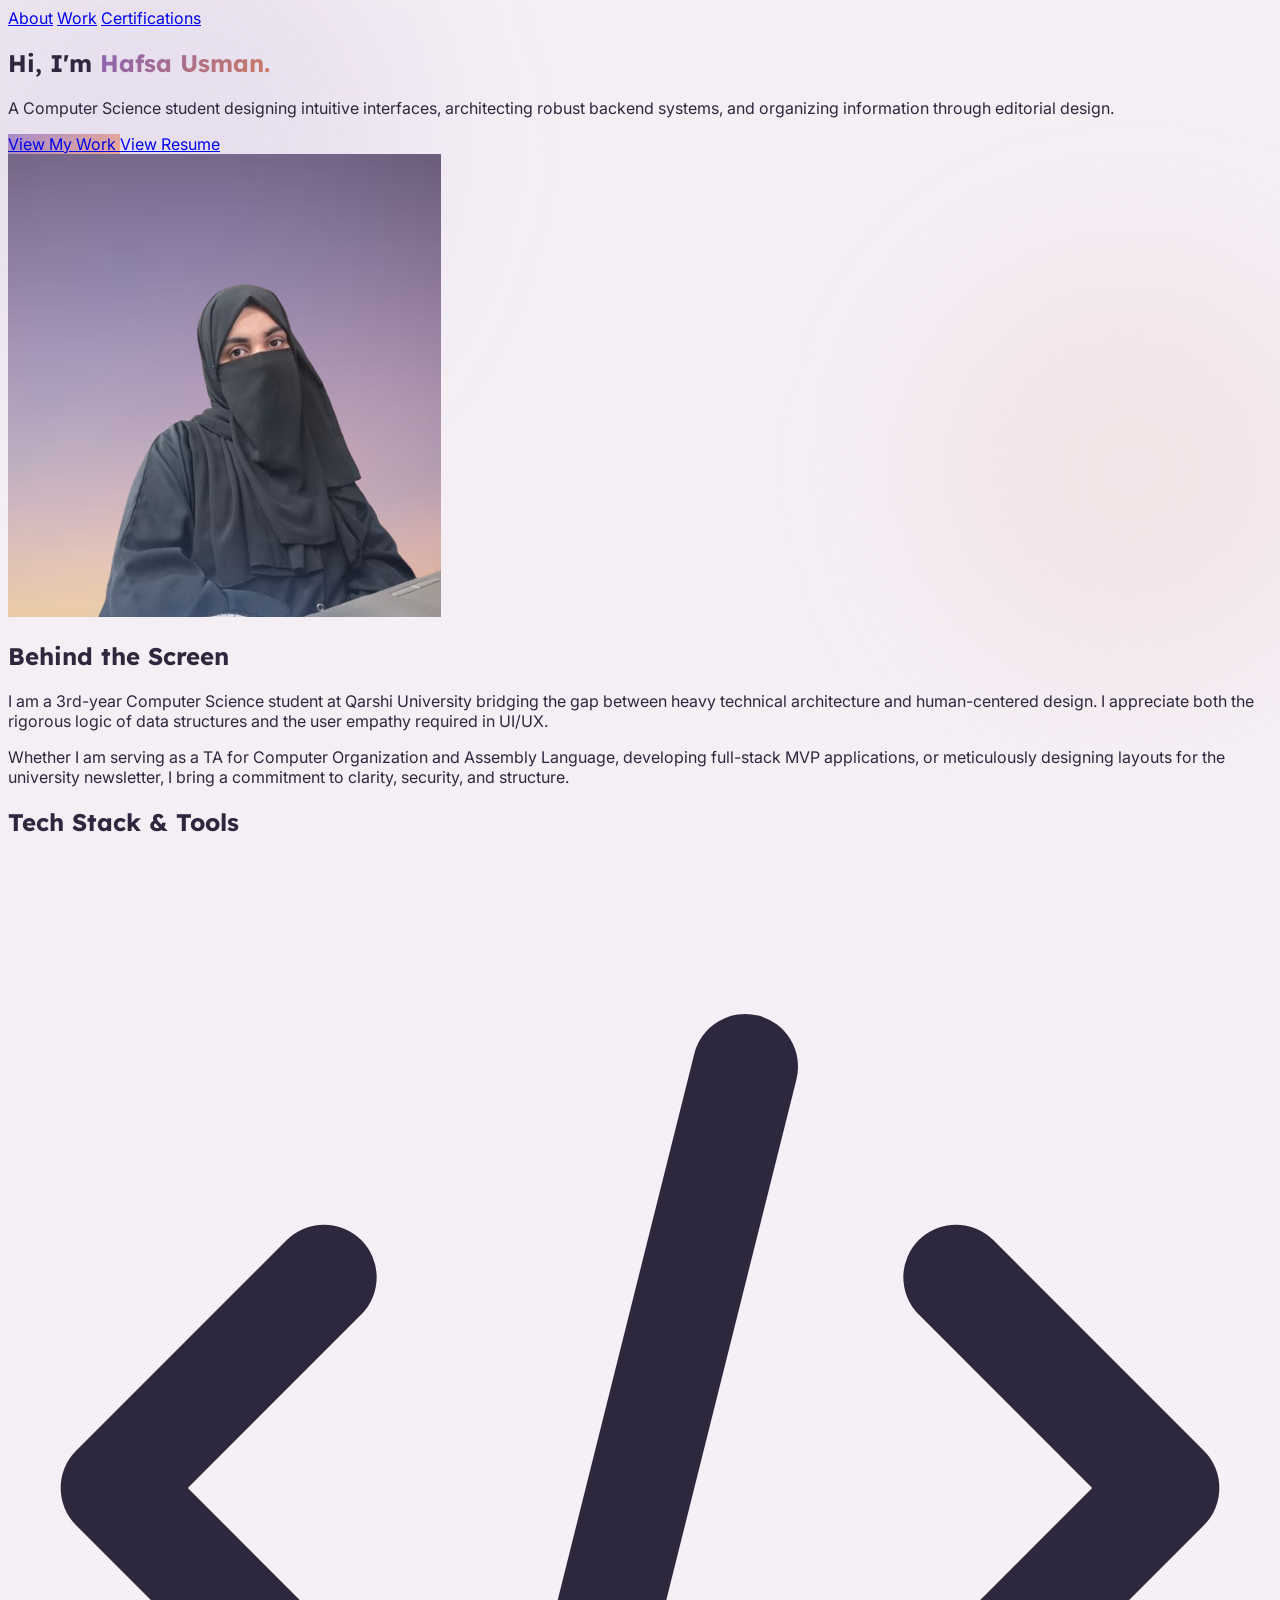
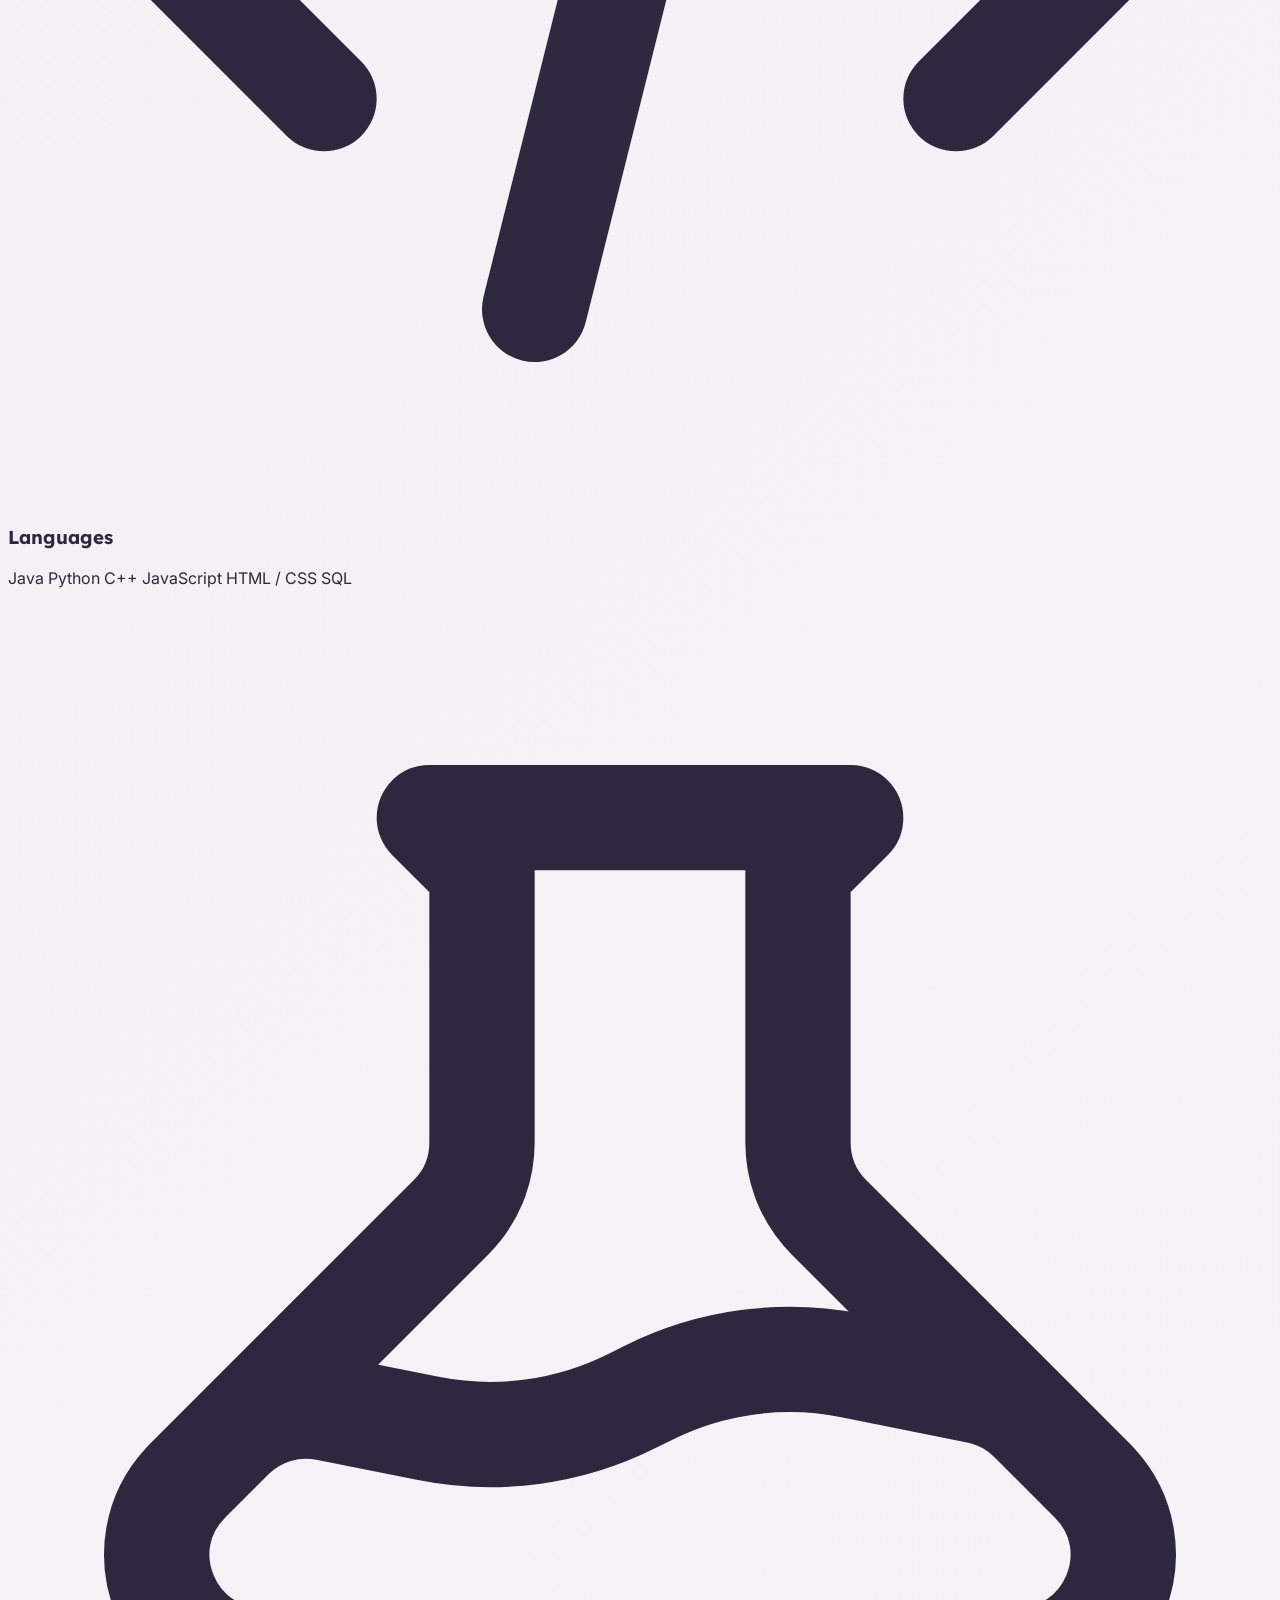
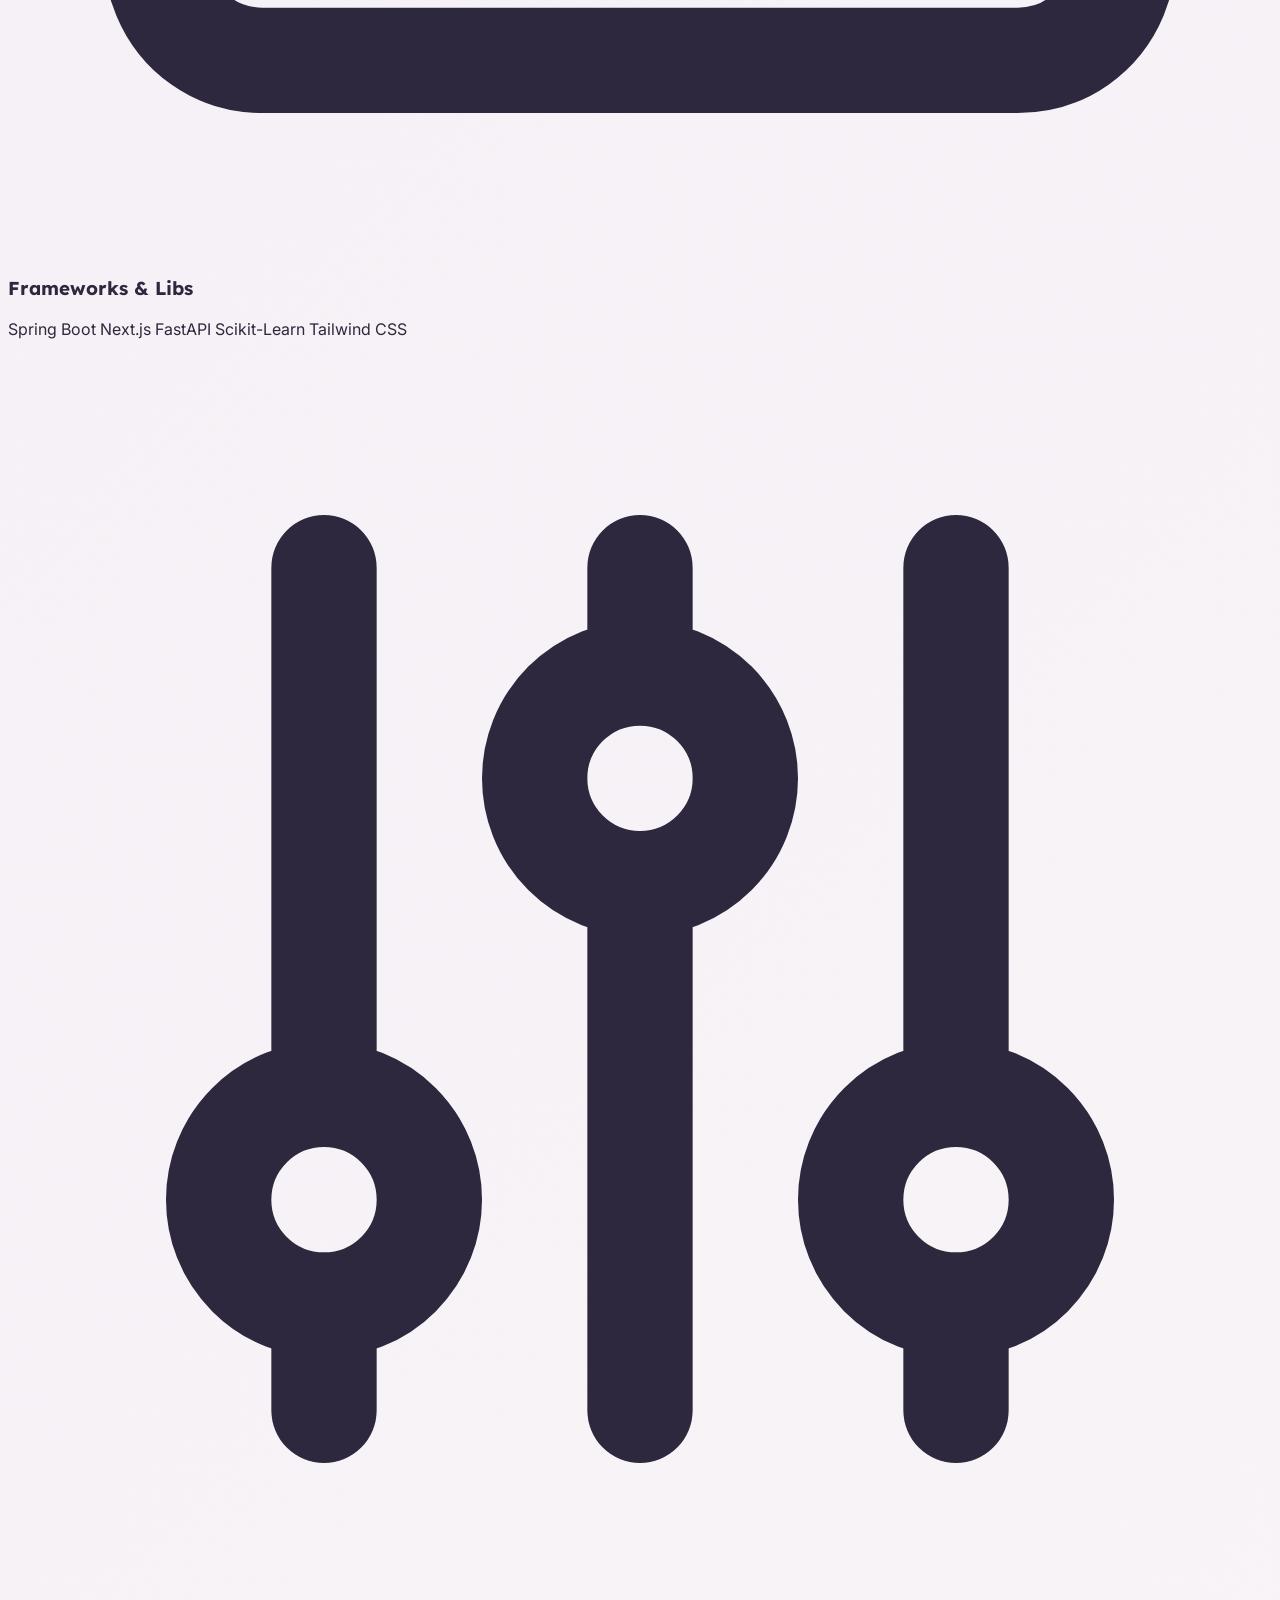
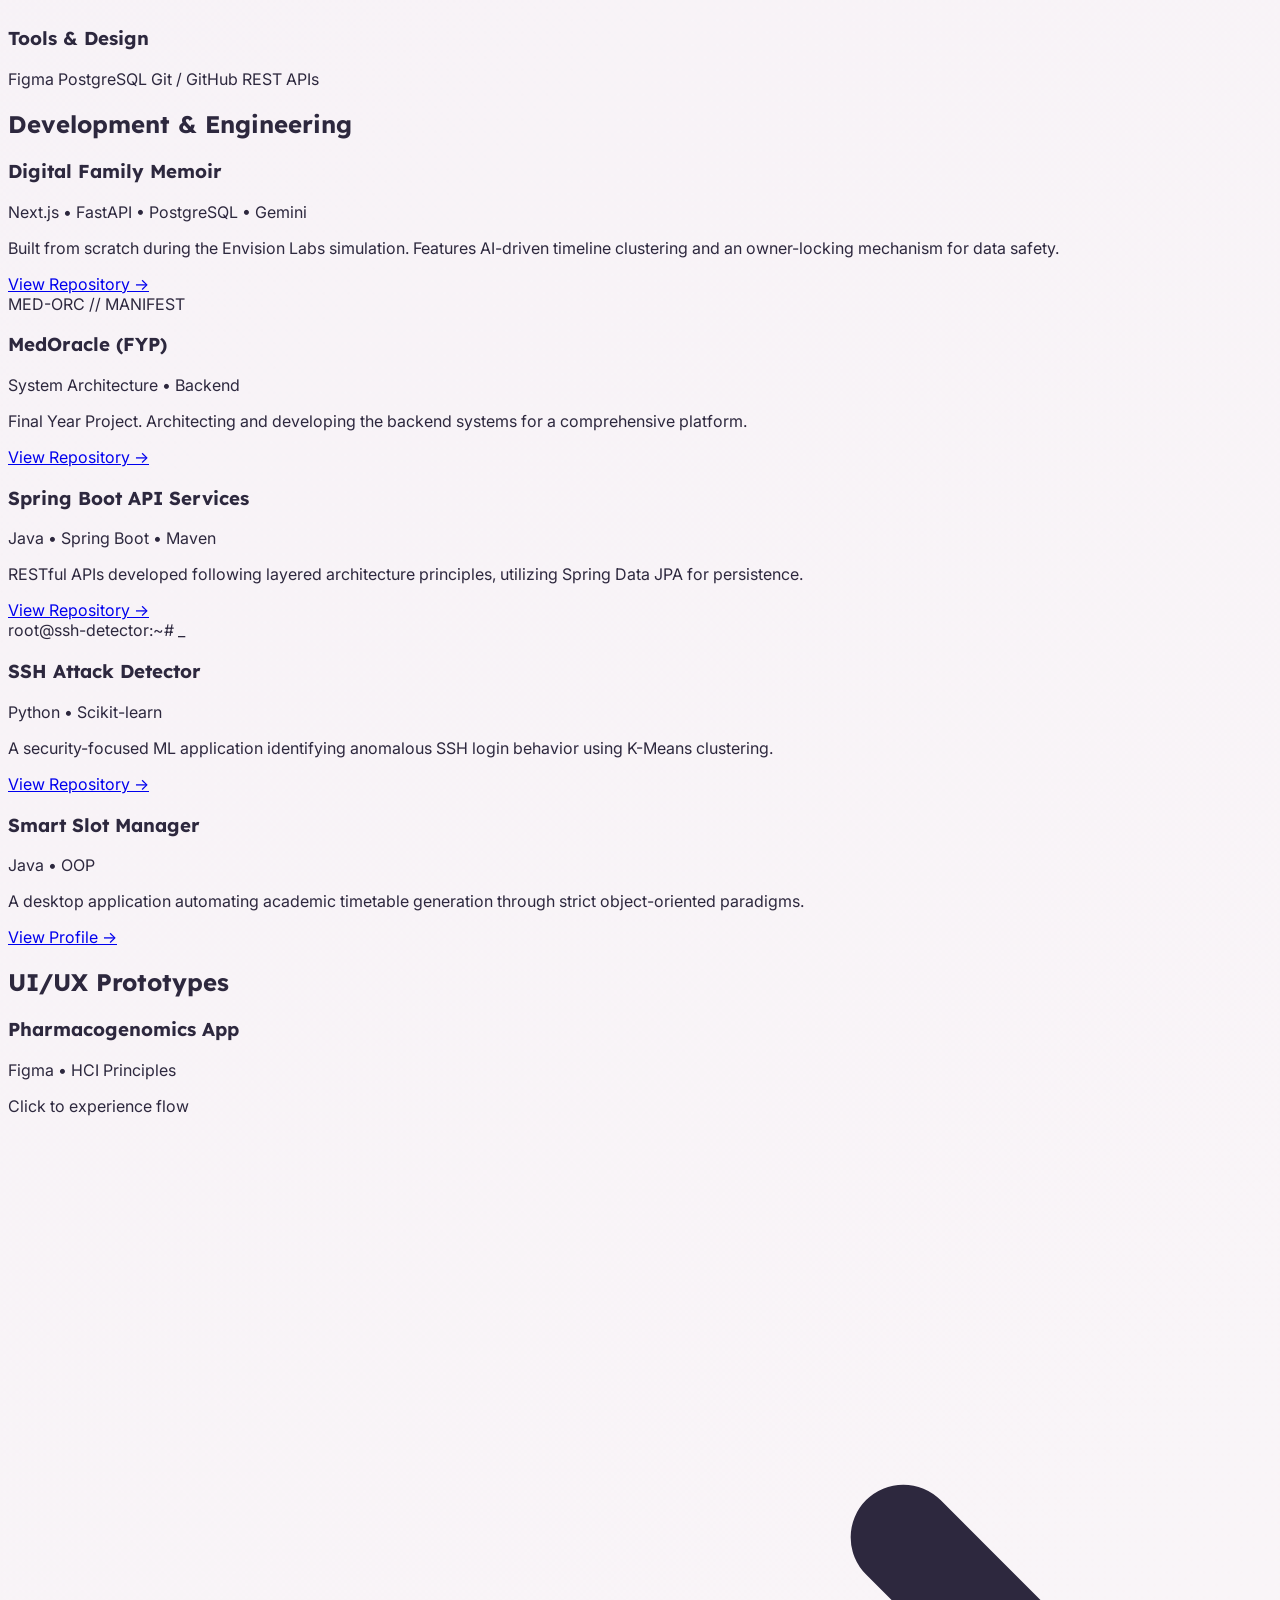
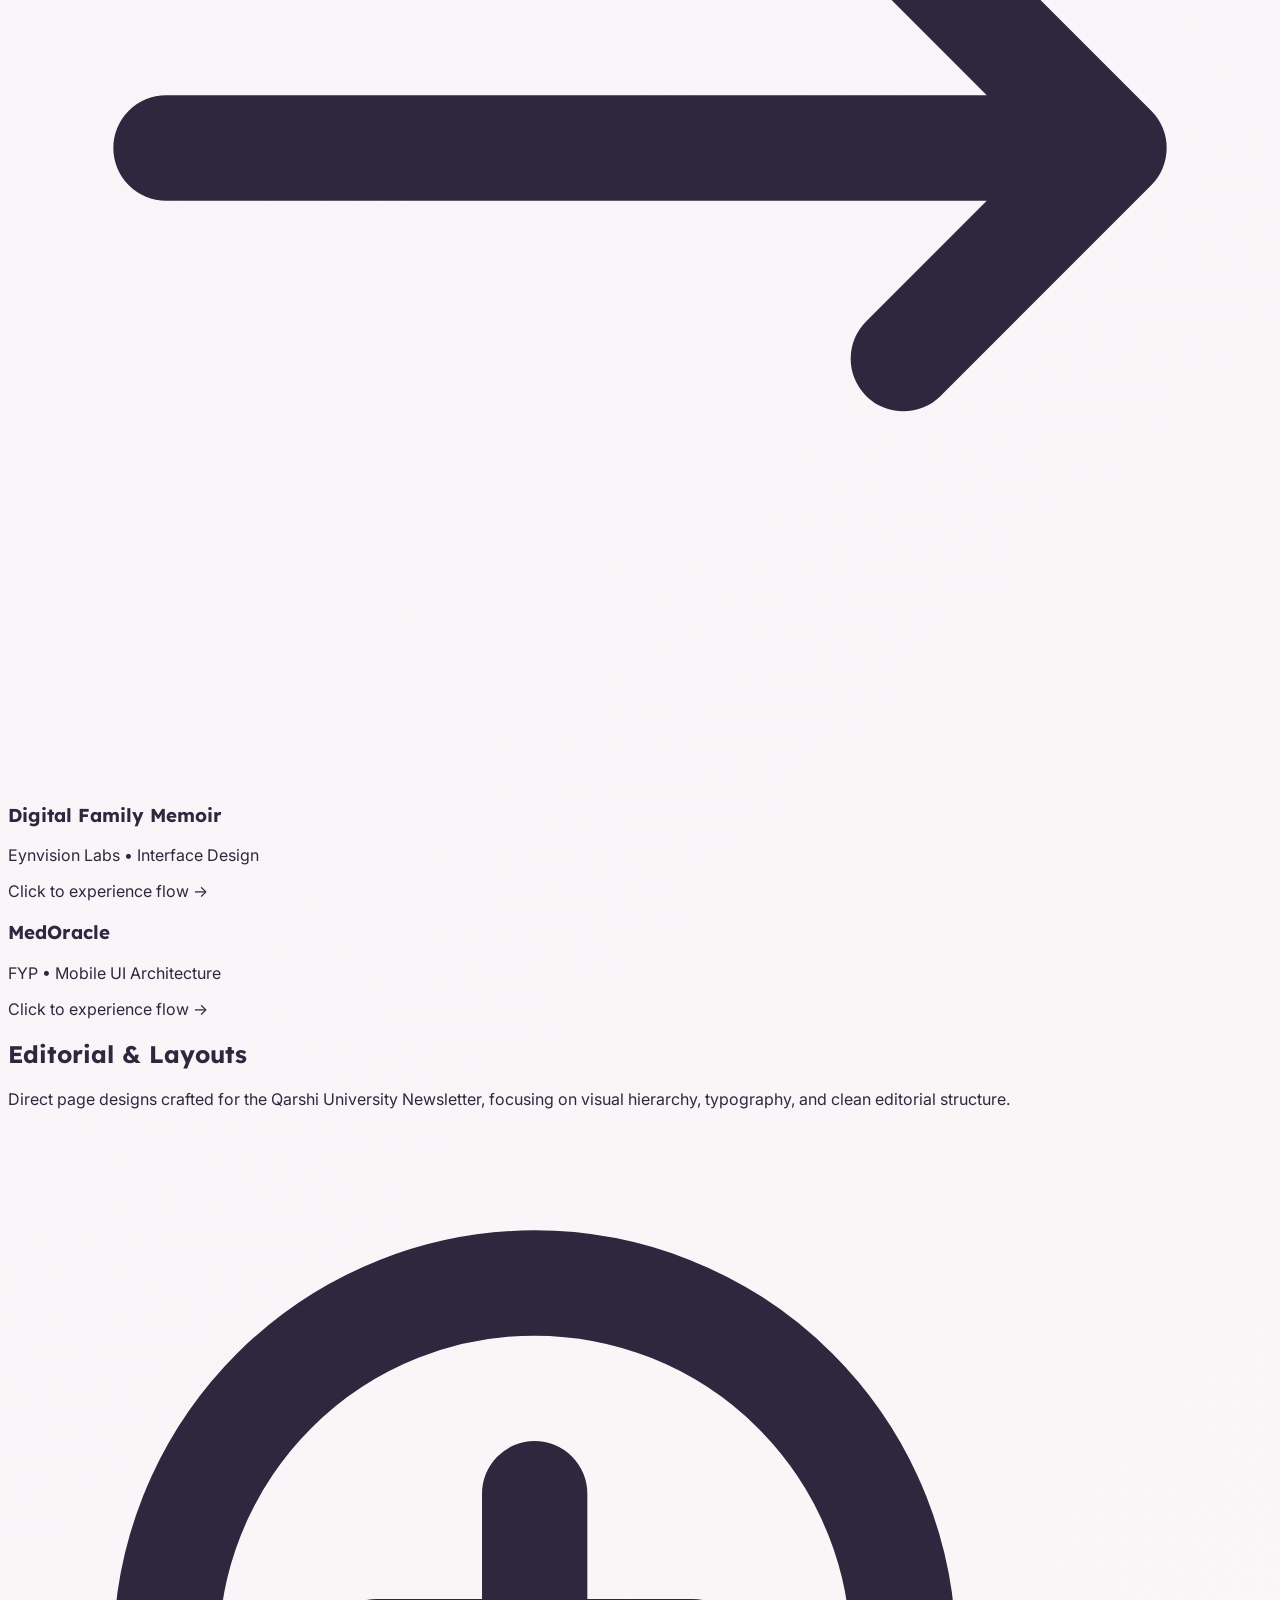
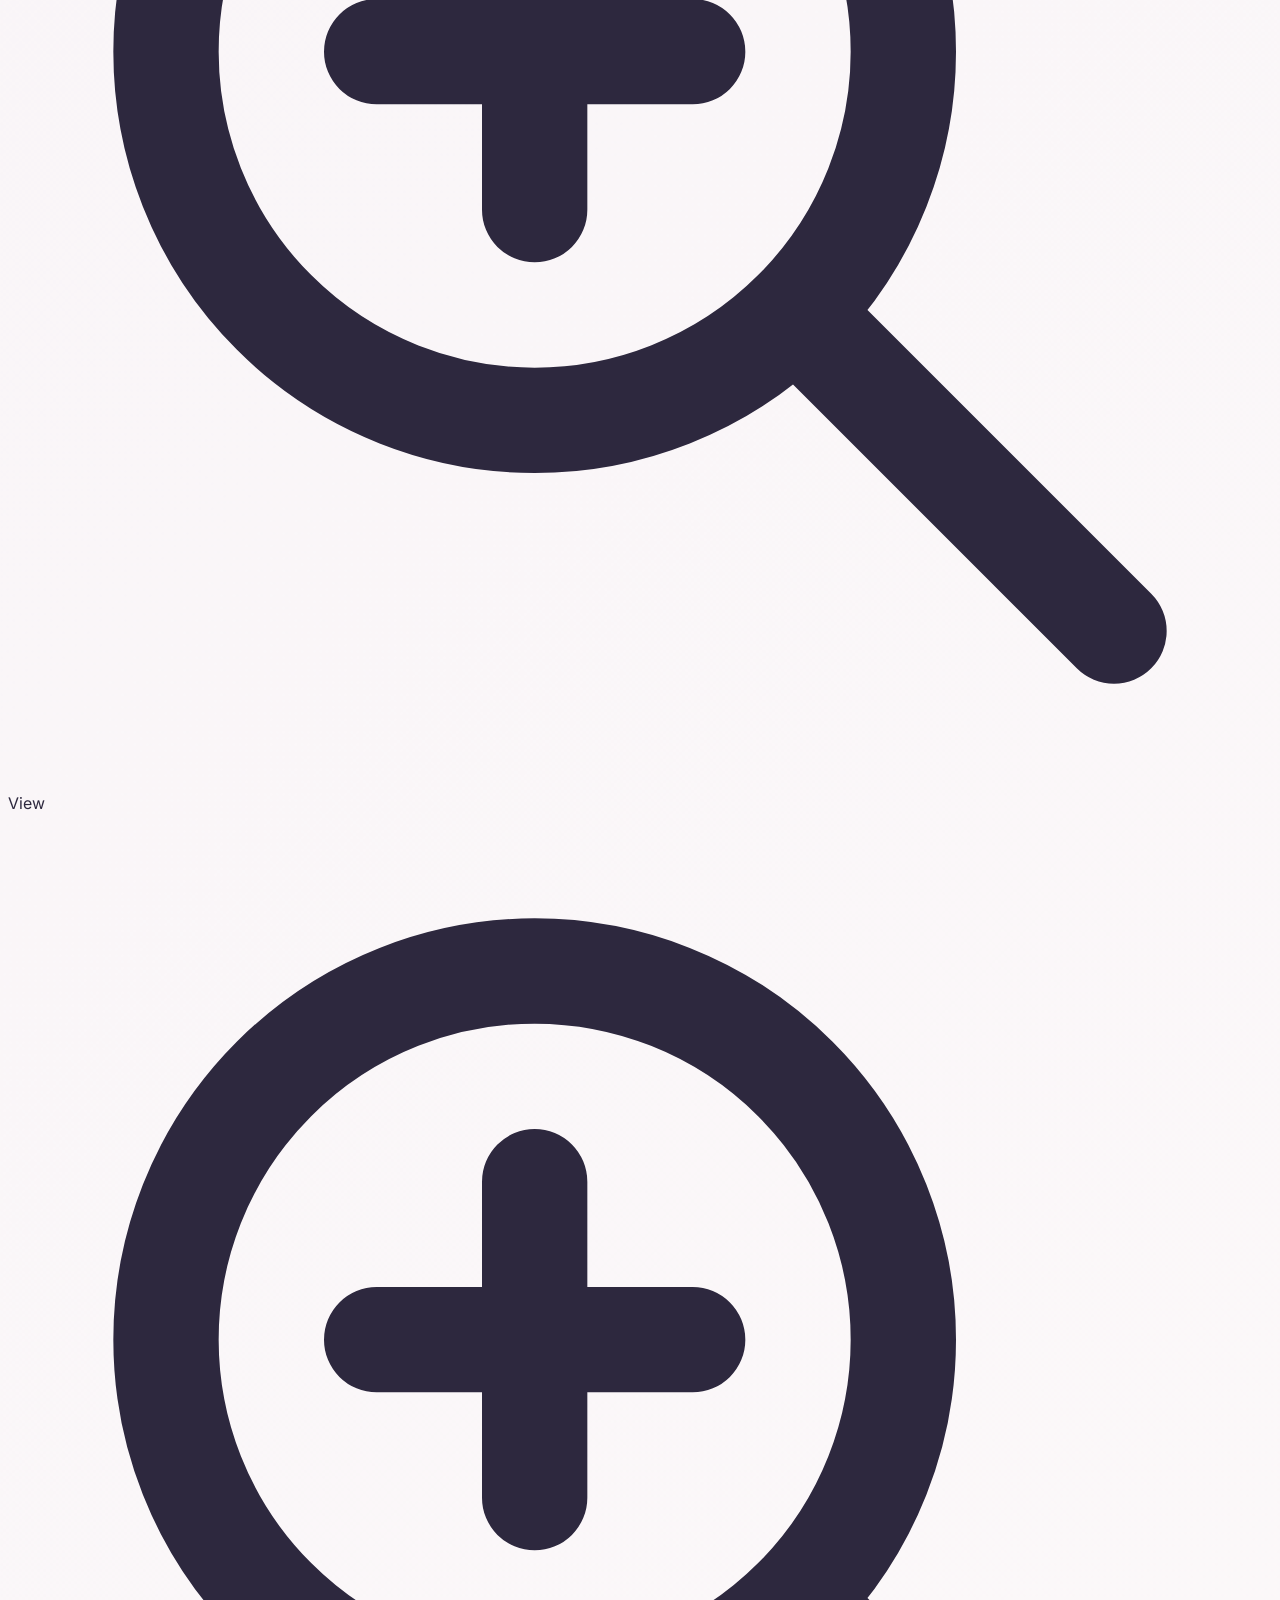
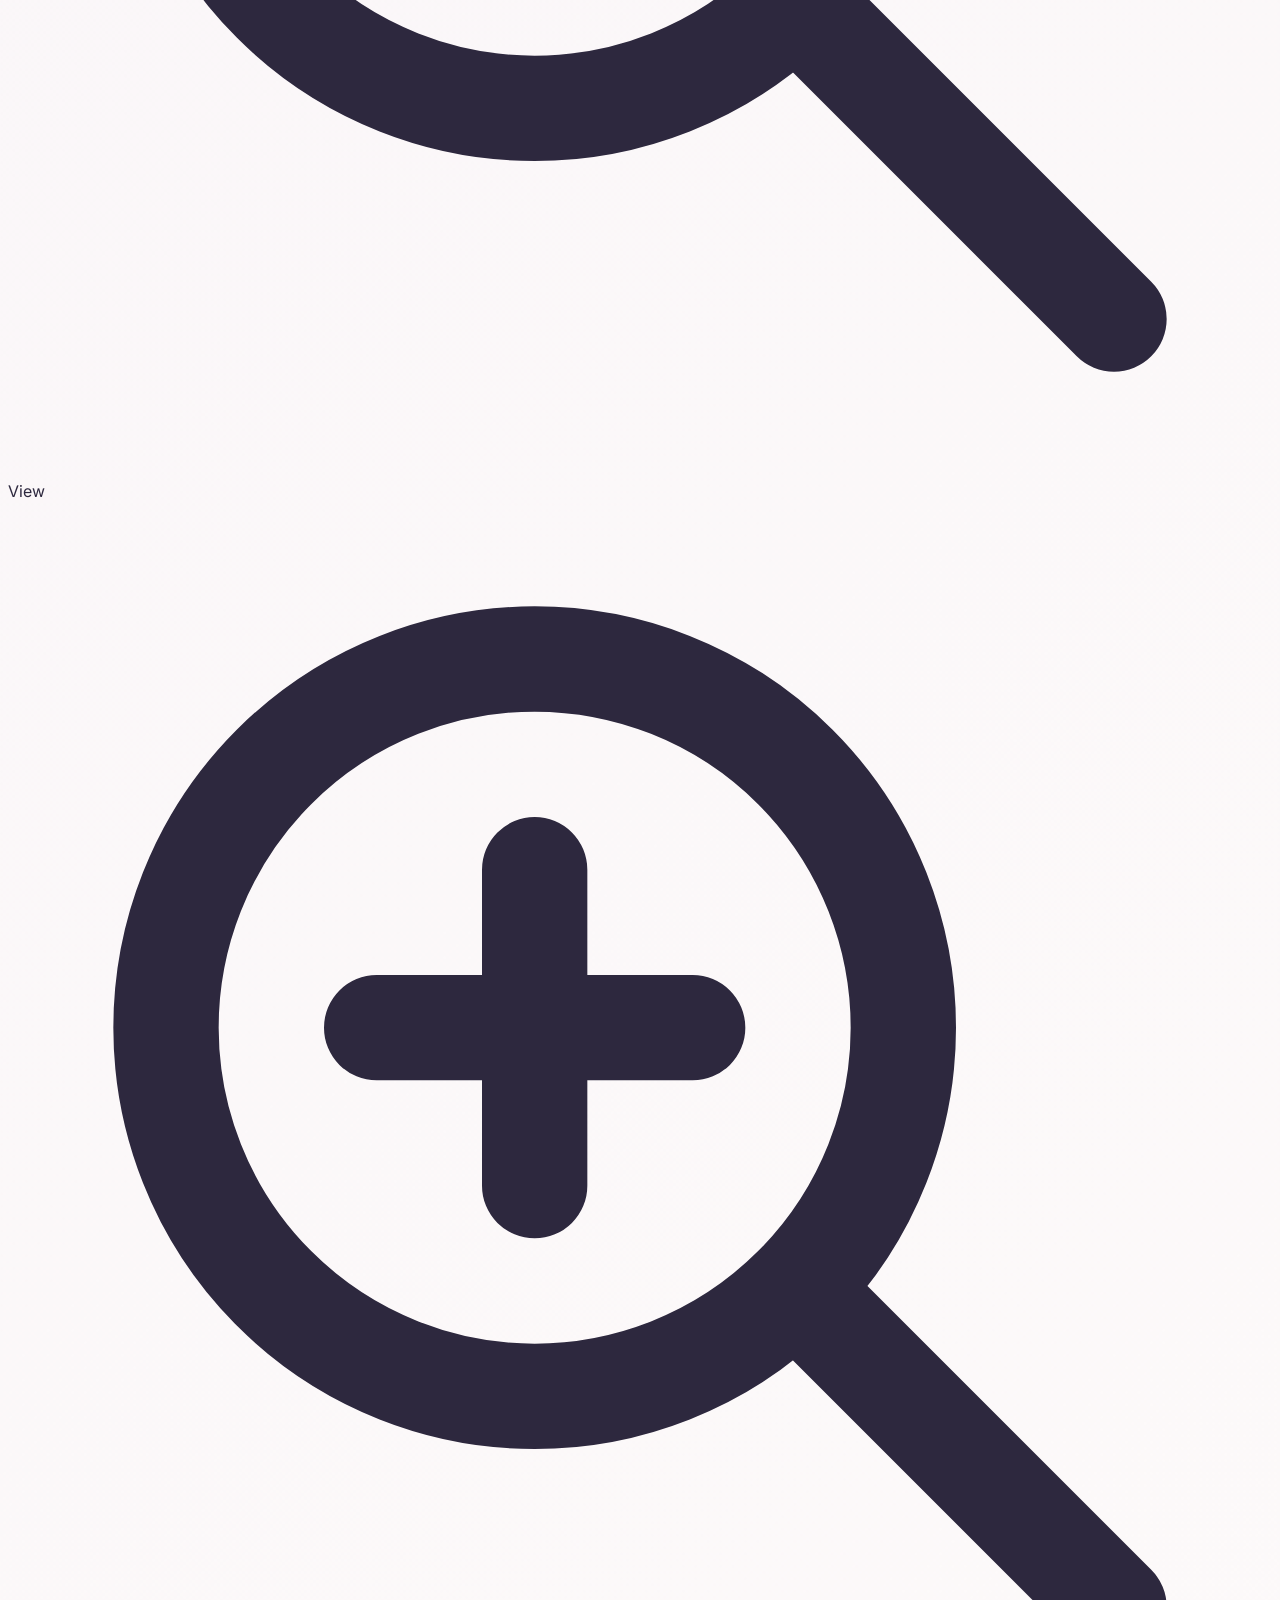
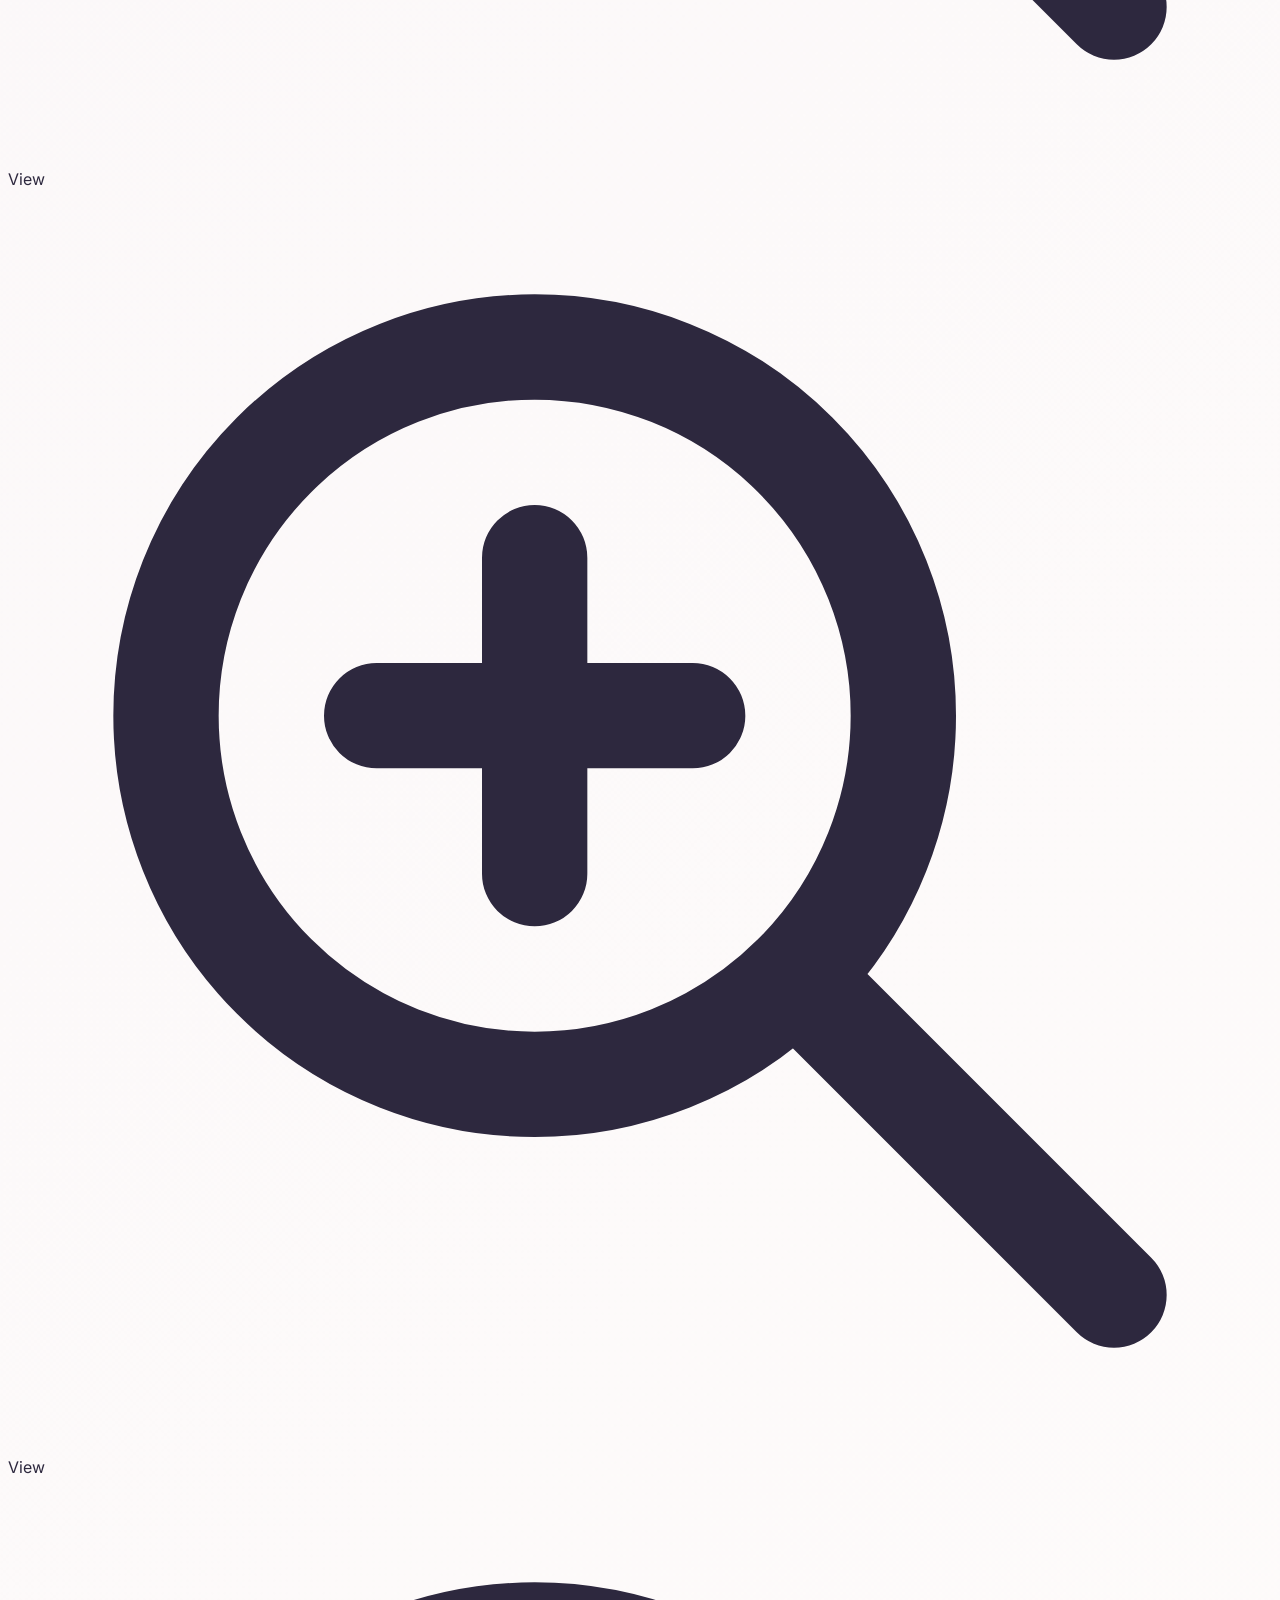
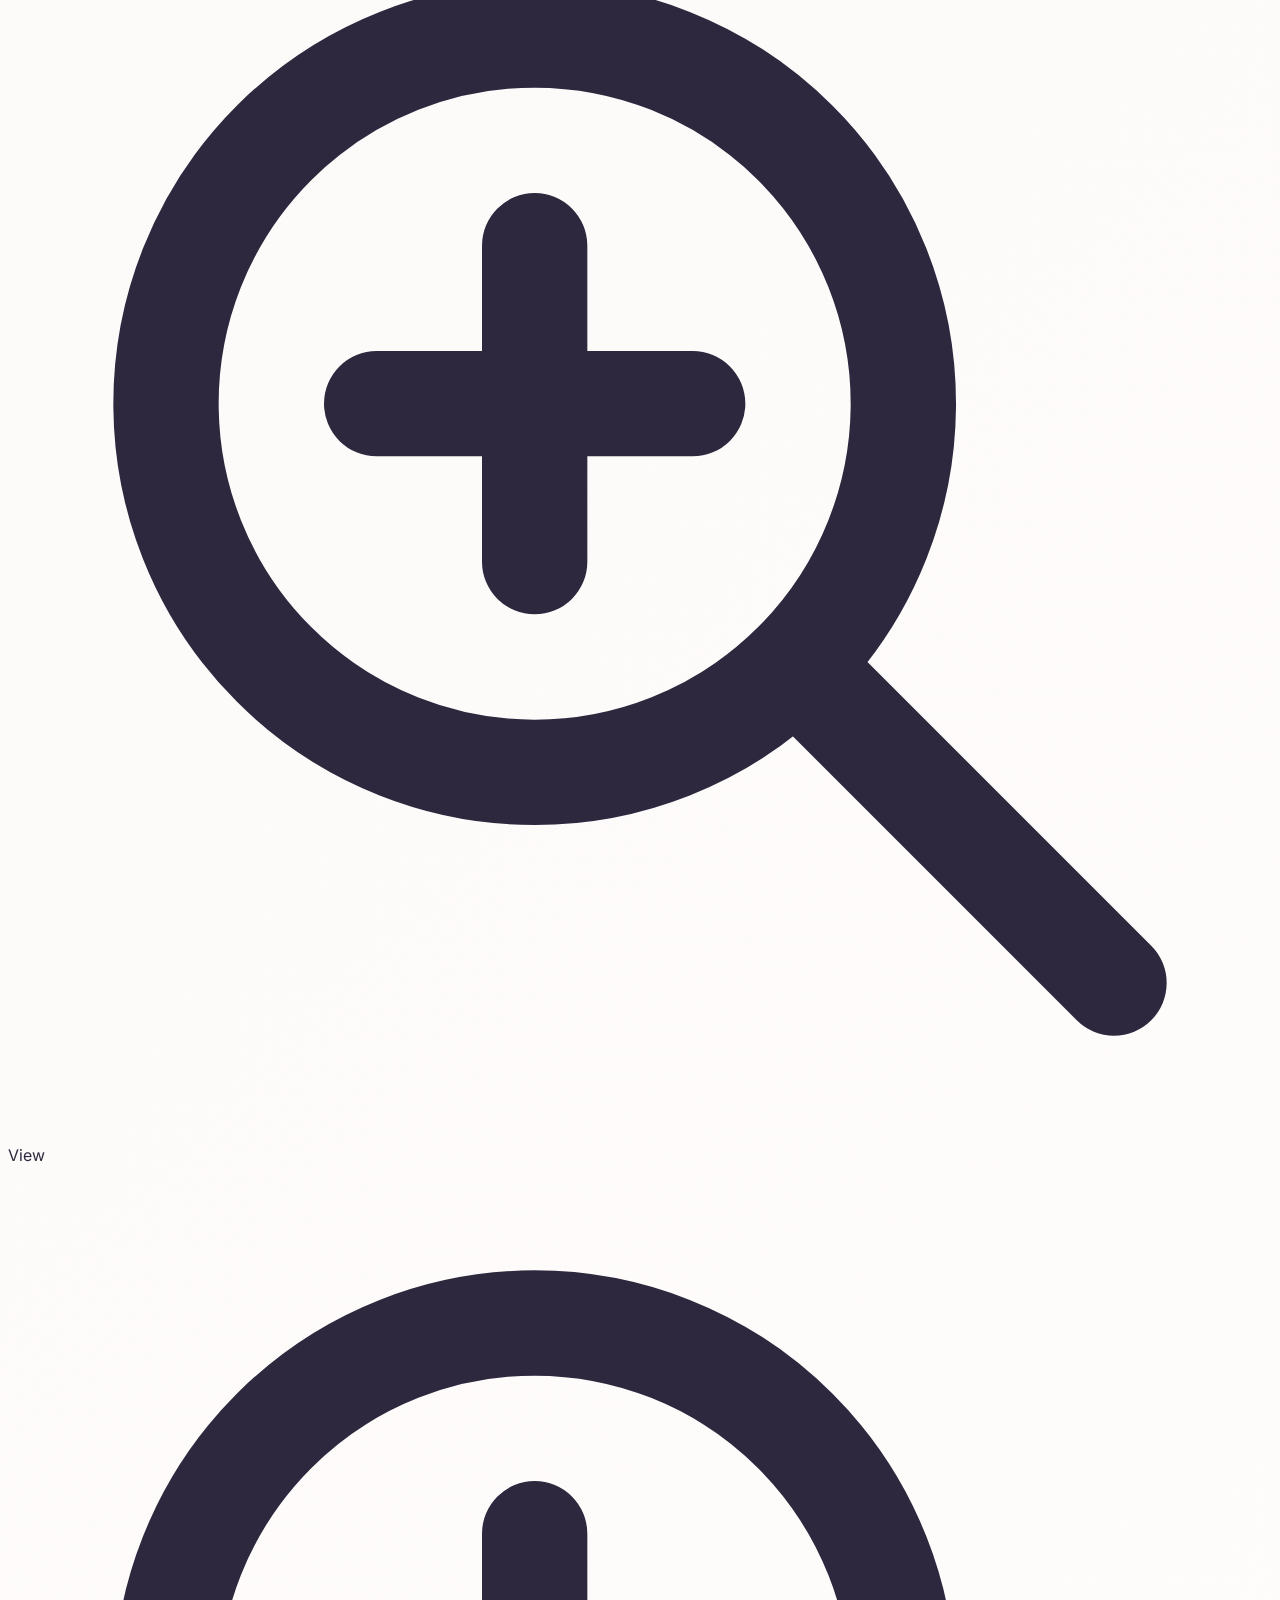
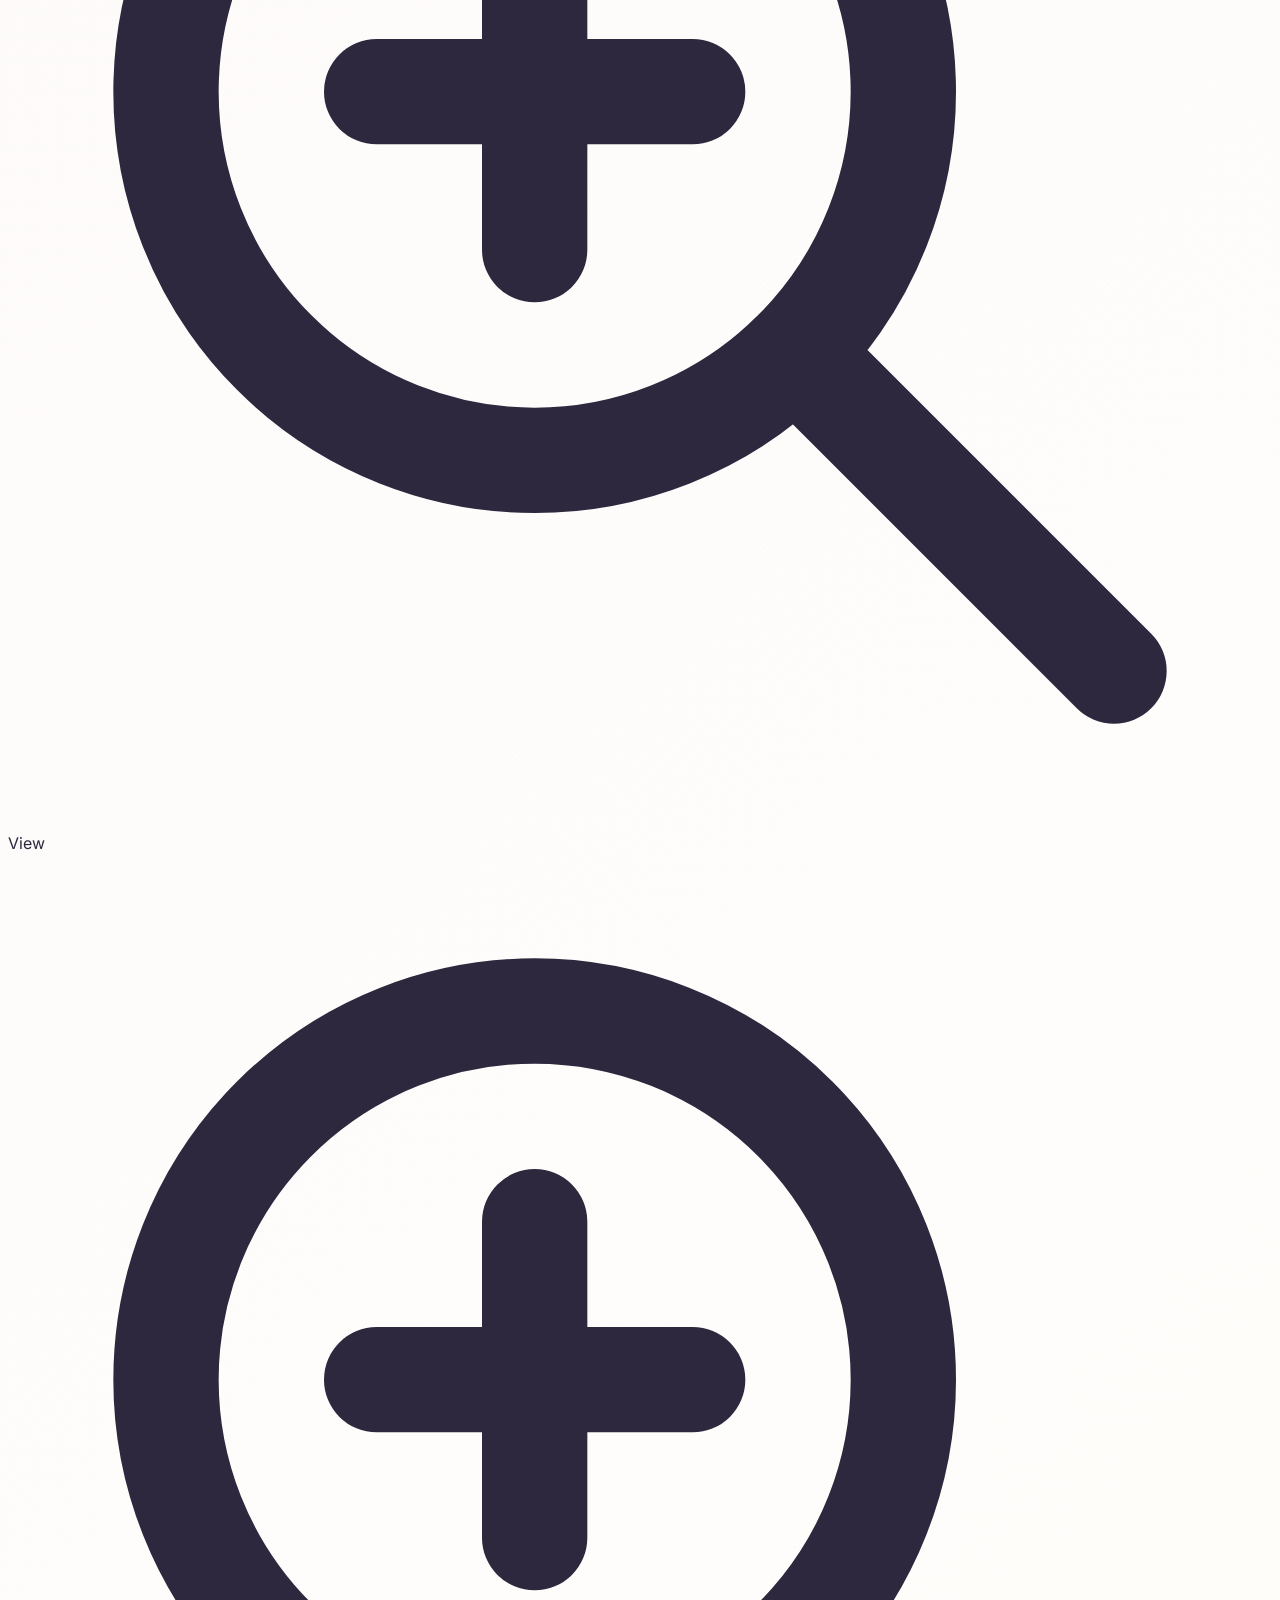
==== commit abc4d335: "Added Tools section" ====
--- a/index.html
+++ b/index.html
@@ -148,6 +148,96 @@
                     MVP applications, or meticulously designing layouts for the university newsletter, I bring a
                     commitment to clarity, security, and structure.
                 </p>
+            </div>
+        </section>
+
+        <!-- Tech Stack & Tools -->
+        <section id="skills" class="mb-48">
+            <div class="flex items-center gap-4 mb-10">
+                <h2 class="text-3xl md:text-4xl font-bold text-[#1A1525]">Tech Stack & Tools</h2>
+                <div class="h-[1px] flex-1 bg-gradient-to-r from-[#DED6E8] to-transparent mt-2"></div>
+            </div>
+
+            <div class="grid grid-cols-1 md:grid-cols-3 gap-8">
+
+                <!-- Category 1: Languages -->
+                <div
+                    class="bg-white border border-[#DED6E8] rounded-xl p-6 shadow-sm hover:shadow-md hover:border-[#A78BCA] transition-all duration-300">
+                    <h3 class="text-lg font-bold font-lexend text-[#1A1525] mb-5 flex items-center gap-2">
+                        <svg class="w-5 h-5 text-[#A78BCA]" fill="none" stroke="currentColor" viewBox="0 0 24 24">
+                            <path stroke-linecap="round" stroke-linejoin="round" stroke-width="2"
+                                d="M10 20l4-16m4 4l4 4-4 4M6 16l-4-4 4-4"></path>
+                        </svg>
+                        Languages
+                    </h3>
+                    <div class="flex flex-wrap gap-2.5">
+                        <span
+                            class="px-3 py-1.5 bg-[#F4EEF5] text-[#7B5B9E] text-[13px] font-semibold rounded-md">Java</span>
+                        <span
+                            class="px-3 py-1.5 bg-[#F4EEF5] text-[#7B5B9E] text-[13px] font-semibold rounded-md">Python</span>
+                        <span
+                            class="px-3 py-1.5 bg-[#F4EEF5] text-[#7B5B9E] text-[13px] font-semibold rounded-md">C++</span>
+                        <span
+                            class="px-3 py-1.5 bg-[#F4EEF5] text-[#7B5B9E] text-[13px] font-semibold rounded-md">JavaScript</span>
+                        <span class="px-3 py-1.5 bg-[#F4EEF5] text-[#7B5B9E] text-[13px] font-semibold rounded-md">HTML
+                            / CSS</span>
+                        <span
+                            class="px-3 py-1.5 bg-[#F4EEF5] text-[#7B5B9E] text-[13px] font-semibold rounded-md">SQL</span>
+                    </div>
+                </div>
+
+                <!-- Category 2: Frameworks -->
+                <div
+                    class="bg-white border border-[#DED6E8] rounded-xl p-6 shadow-sm hover:shadow-md hover:border-[#CD7B62] transition-all duration-300">
+                    <h3 class="text-lg font-bold font-lexend text-[#1A1525] mb-5 flex items-center gap-2">
+                        <svg class="w-5 h-5 text-[#CD7B62]" fill="none" stroke="currentColor" viewBox="0 0 24 24">
+                            <path stroke-linecap="round" stroke-linejoin="round" stroke-width="2"
+                                d="M19.428 15.428a2 2 0 00-1.022-.547l-2.387-.477a6 6 0 00-3.86.517l-.318.158a6 6 0 01-3.86.517L6.05 15.21a2 2 0 00-1.806.547M8 4h8l-1 1v5.172a2 2 0 00.586 1.414l5 5c1.26 1.26.367 3.414-1.415 3.414H4.828c-1.782 0-2.674-2.154-1.414-3.414l5-5A2 2 0 009 10.172V5L8 4z">
+                            </path>
+                        </svg>
+                        Frameworks & Libs
+                    </h3>
+                    <div class="flex flex-wrap gap-2.5">
+                        <span
+                            class="px-3 py-1.5 bg-[#FDF3E9] text-[#CD7B62] text-[13px] font-semibold rounded-md">Spring
+                            Boot</span>
+                        <span
+                            class="px-3 py-1.5 bg-[#FDF3E9] text-[#CD7B62] text-[13px] font-semibold rounded-md">Next.js</span>
+                        <span
+                            class="px-3 py-1.5 bg-[#FDF3E9] text-[#CD7B62] text-[13px] font-semibold rounded-md">FastAPI</span>
+                        <span
+                            class="px-3 py-1.5 bg-[#FDF3E9] text-[#CD7B62] text-[13px] font-semibold rounded-md">Scikit-Learn</span>
+                        <span
+                            class="px-3 py-1.5 bg-[#FDF3E9] text-[#CD7B62] text-[13px] font-semibold rounded-md">Tailwind
+                            CSS</span>
+                    </div>
+                </div>
+
+                <!-- Category 3: Tools & Design -->
+                <div
+                    class="bg-white border border-[#DED6E8] rounded-xl p-6 shadow-sm hover:shadow-md hover:border-[#8C849C] transition-all duration-300">
+                    <h3 class="text-lg font-bold font-lexend text-[#1A1525] mb-5 flex items-center gap-2">
+                        <svg class="w-5 h-5 text-[#8C849C]" fill="none" stroke="currentColor" viewBox="0 0 24 24">
+                            <path stroke-linecap="round" stroke-linejoin="round" stroke-width="2"
+                                d="M12 6V4m0 2a2 2 0 100 4m0-4a2 2 0 110 4m-6 8a2 2 0 100-4m0 4a2 2 0 110-4m0 4v2m0-6V4m6 6v10m6-2a2 2 0 100-4m0 4a2 2 0 110-4m0 4v2m0-6V4">
+                            </path>
+                        </svg>
+                        Tools & Design
+                    </h3>
+                    <div class="flex flex-wrap gap-2.5">
+                        <span
+                            class="px-3 py-1.5 bg-[#FCFAFD] border border-[#E5DDF0] text-[#59506B] text-[13px] font-semibold rounded-md">Figma</span>
+                        <span
+                            class="px-3 py-1.5 bg-[#FCFAFD] border border-[#E5DDF0] text-[#59506B] text-[13px] font-semibold rounded-md">PostgreSQL</span>
+                        <span
+                            class="px-3 py-1.5 bg-[#FCFAFD] border border-[#E5DDF0] text-[#59506B] text-[13px] font-semibold rounded-md">Git
+                            / GitHub</span>
+                        <span
+                            class="px-3 py-1.5 bg-[#FCFAFD] border border-[#E5DDF0] text-[#59506B] text-[13px] font-semibold rounded-md">REST
+                            APIs</span>
+                    </div>
+                </div>
+
             </div>
         </section>
 
@@ -646,34 +736,50 @@
     </div>
 
     <!-- Modals -->
-    <div id="imageModal" class="fixed inset-0 z-50 hidden bg-[#1A1525]/95 backdrop-blur-sm flex items-center justify-center p-4 md:p-8 opacity-0 transition-opacity duration-300">
-        <button onclick="closeModal()" class="absolute top-6 right-6 text-white hover:text-[#EAA994] transition-colors z-50">
-            <svg class="w-10 h-10" fill="none" stroke="currentColor" viewBox="0 0 24 24"><path stroke-linecap="round" stroke-linejoin="round" stroke-width="2" d="M6 18L18 6M6 6l12 12"></path></svg>
+    <div id="imageModal"
+        class="fixed inset-0 z-50 hidden bg-[#1A1525]/95 backdrop-blur-sm flex items-center justify-center p-4 md:p-8 opacity-0 transition-opacity duration-300">
+        <button onclick="closeModal()"
+            class="absolute top-6 right-6 text-white hover:text-[#EAA994] transition-colors z-50">
+            <svg class="w-10 h-10" fill="none" stroke="currentColor" viewBox="0 0 24 24">
+                <path stroke-linecap="round" stroke-linejoin="round" stroke-width="2" d="M6 18L18 6M6 6l12 12"></path>
+            </svg>
         </button>
-        <img id="modalImage" src="" alt="Full Resolution" class="max-w-full max-h-[90vh] object-contain rounded-md shadow-2xl scale-95 transition-transform duration-300" />
+        <img id="modalImage" src="" alt="Full Resolution"
+            class="max-w-full max-h-[90vh] object-contain rounded-md shadow-2xl scale-95 transition-transform duration-300" />
     </div>
 
     <!-- Pure Slideshow Modal (Bright Frosted Theme) -->
-    <div id="flowModal" class="fixed inset-0 z-[60] hidden bg-[#F4EEF5]/90 backdrop-blur-xl flex flex-col opacity-0 transition-opacity duration-500">
-        
+    <div id="flowModal"
+        class="fixed inset-0 z-[60] hidden bg-[#F4EEF5]/90 backdrop-blur-xl flex flex-col opacity-0 transition-opacity duration-500">
+
         <!-- Header: Title & Close -->
-        <div class="flex justify-between items-center p-6 w-full absolute top-0 z-20 bg-gradient-to-b from-white/60 to-transparent">
+        <div
+            class="flex justify-between items-center p-6 w-full absolute top-0 z-20 bg-gradient-to-b from-white/60 to-transparent">
             <h3 id="flowTitle" class="text-2xl font-bold font-lexend text-[#1A1525] drop-shadow-sm"></h3>
-            <button onclick="closeFlow()" class="text-[#1A1525] hover:text-[#CD7B62] transition-colors flex items-center gap-2 text-sm font-bold bg-white/60 border border-[#DED6E8] px-5 py-2.5 rounded-full hover:bg-white shadow-sm backdrop-blur-md">
-                Close <svg class="w-5 h-5" fill="none" stroke="currentColor" viewBox="0 0 24 24"><path stroke-linecap="round" stroke-linejoin="round" stroke-width="2" d="M6 18L18 6M6 6l12 12"></path></svg>
+            <button onclick="closeFlow()"
+                class="text-[#1A1525] hover:text-[#CD7B62] transition-colors flex items-center gap-2 text-sm font-bold bg-white/60 border border-[#DED6E8] px-5 py-2.5 rounded-full hover:bg-white shadow-sm backdrop-blur-md">
+                Close <svg class="w-5 h-5" fill="none" stroke="currentColor" viewBox="0 0 24 24">
+                    <path stroke-linecap="round" stroke-linejoin="round" stroke-width="2" d="M6 18L18 6M6 6l12 12">
+                    </path>
+                </svg>
             </button>
         </div>
 
         <!-- Slideshow Container -->
         <div class="flex-1 w-full h-full flex items-center justify-center pt-16">
-            <div id="flowContainer" class="w-full h-[85vh] flex overflow-x-auto snap-x snap-mandatory hide-scrollbar items-center gap-12 px-[10vw] scroll-smooth py-10">
+            <div id="flowContainer"
+                class="w-full h-[85vh] flex overflow-x-auto snap-x snap-mandatory hide-scrollbar items-center gap-12 px-[10vw] scroll-smooth py-10">
                 <!-- Images injected here -->
             </div>
         </div>
 
         <!-- Scroll Indicator -->
-        <div class="absolute bottom-8 left-1/2 -translate-x-1/2 text-[#59506B] text-sm font-semibold flex items-center gap-2 bg-white/80 border border-[#DED6E8] shadow-lg px-6 py-2.5 rounded-full backdrop-blur-md pointer-events-none">
-            <svg class="w-5 h-5 animate-pulse text-[#A78BCA]" fill="none" stroke="currentColor" viewBox="0 0 24 24"><path stroke-linecap="round" stroke-linejoin="round" stroke-width="2" d="M14 5l7 7m0 0l-7 7m7-7H3"></path></svg>
+        <div
+            class="absolute bottom-8 left-1/2 -translate-x-1/2 text-[#59506B] text-sm font-semibold flex items-center gap-2 bg-white/80 border border-[#DED6E8] shadow-lg px-6 py-2.5 rounded-full backdrop-blur-md pointer-events-none">
+            <svg class="w-5 h-5 animate-pulse text-[#A78BCA]" fill="none" stroke="currentColor" viewBox="0 0 24 24">
+                <path stroke-linecap="round" stroke-linejoin="round" stroke-width="2" d="M14 5l7 7m0 0l-7 7m7-7H3">
+                </path>
+            </svg>
             Slide horizontally
         </div>
     </div>
@@ -699,8 +805,8 @@
             const modal = document.getElementById('flowModal');
             document.getElementById('flowTitle').innerText = title;
             const container = document.getElementById('flowContainer');
-            container.innerHTML = ''; 
-            
+            container.innerHTML = '';
+
             imageArray.forEach(imgSrc => {
                 const img = document.createElement('img');
                 img.src = imgSrc;
@@ -708,20 +814,20 @@
                 img.className = 'h-full w-auto max-w-[80vw] object-contain shrink-0 snap-center rounded-2xl shadow-[0_20px_50px_-12px_rgba(167,139,202,0.3)] border border-[#DED6E8] bg-white';
                 container.appendChild(img);
             });
-            
+
             modal.classList.remove('hidden');
             setTimeout(() => { modal.classList.remove('opacity-0'); }, 10);
             document.body.style.overflow = 'hidden';
         }
-        
+
         function closeFlow() {
             const modal = document.getElementById('flowModal');
             modal.classList.add('opacity-0');
             setTimeout(() => { modal.classList.add('hidden'); document.body.style.overflow = 'auto'; }, 500);
         }
-        
+
         // Escape key closes modals
-        document.addEventListener('keydown', function(e) {
+        document.addEventListener('keydown', function (e) {
             if (e.key === 'Escape') { closeModal(); closeFlow(); }
         });
     </script>
